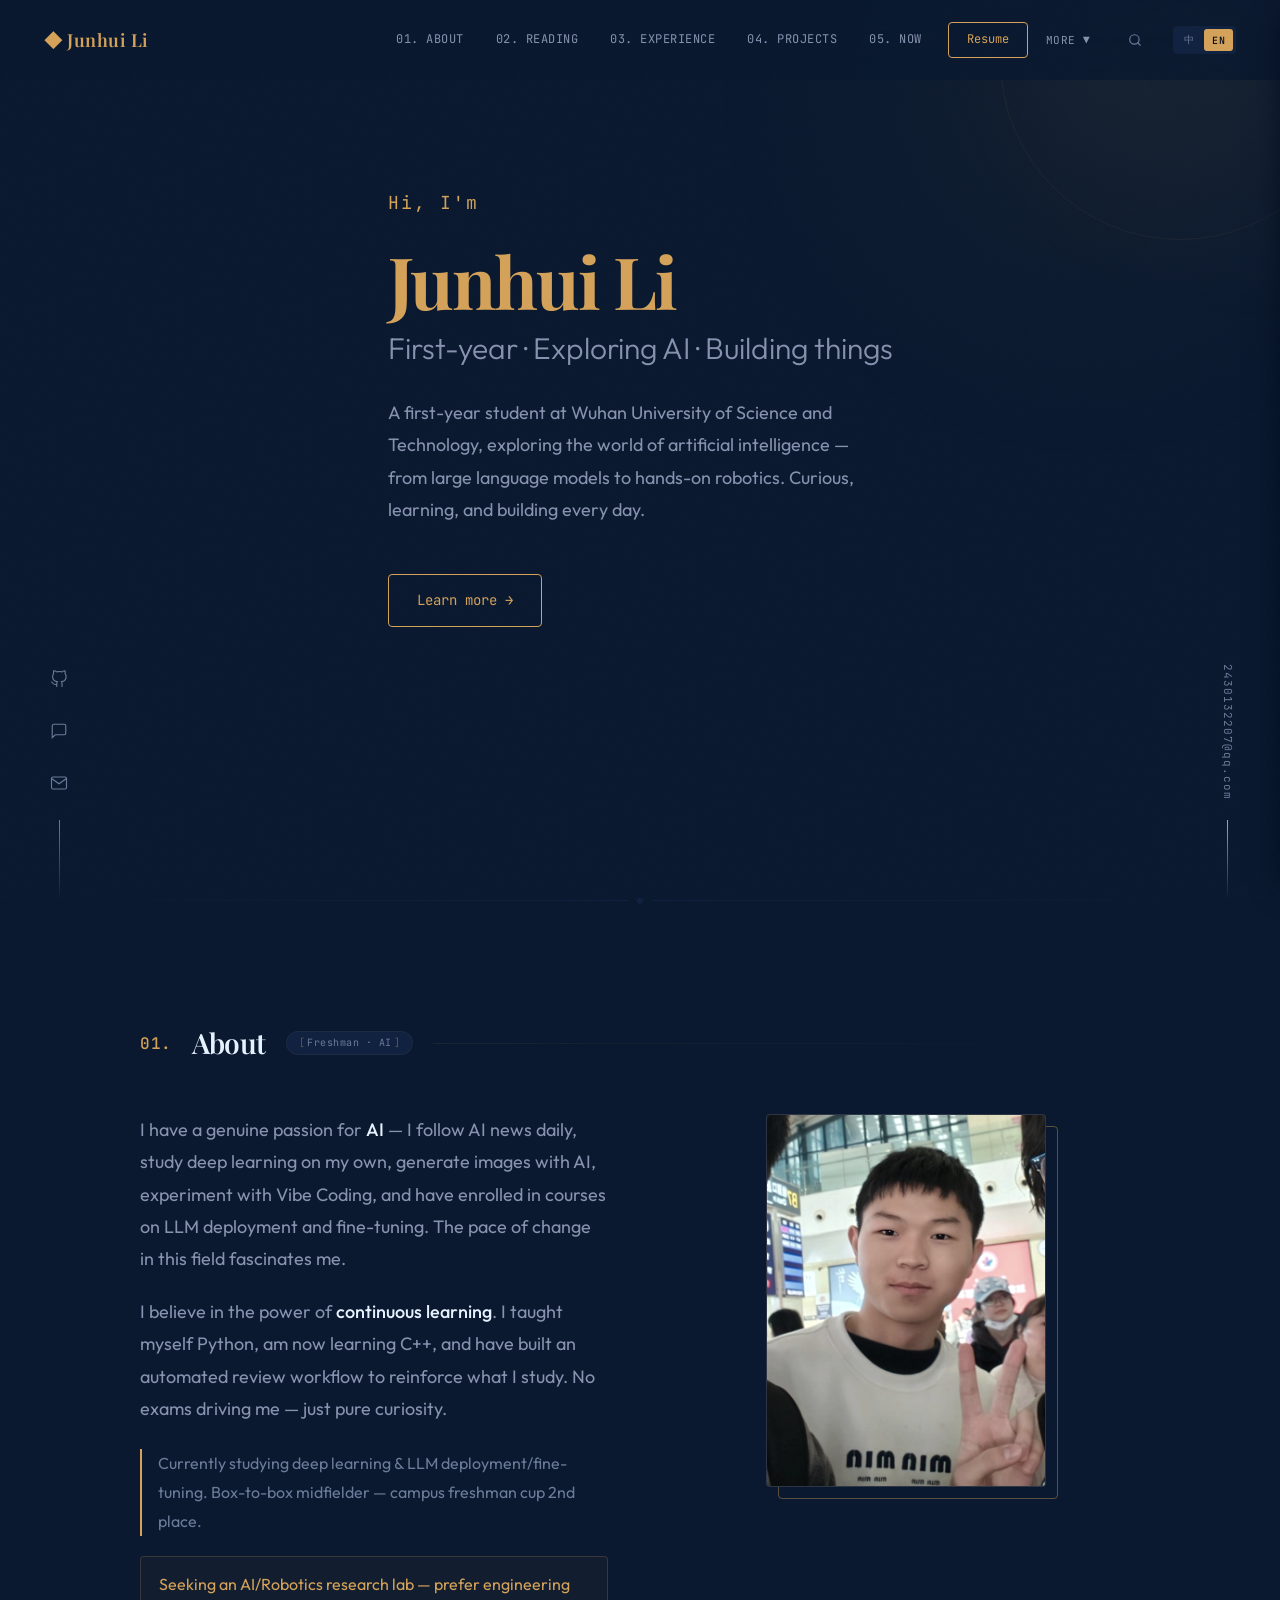
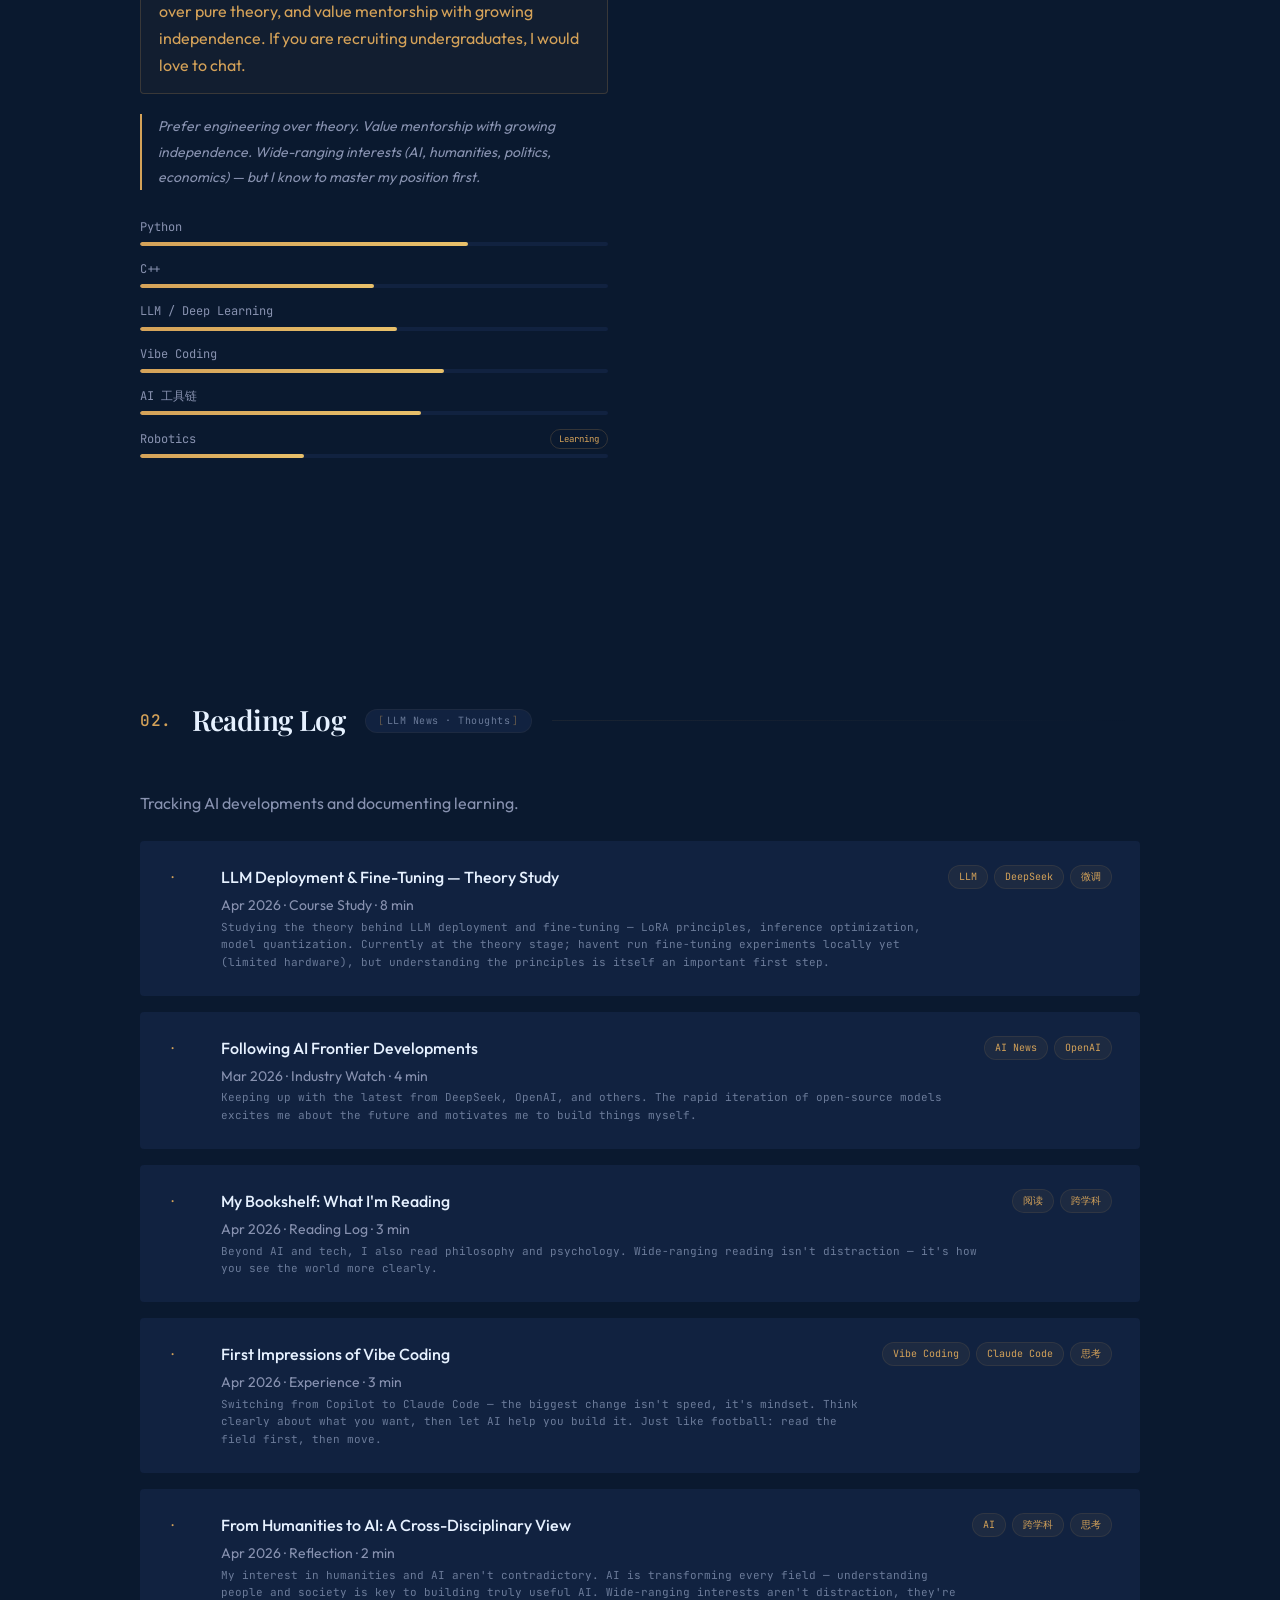
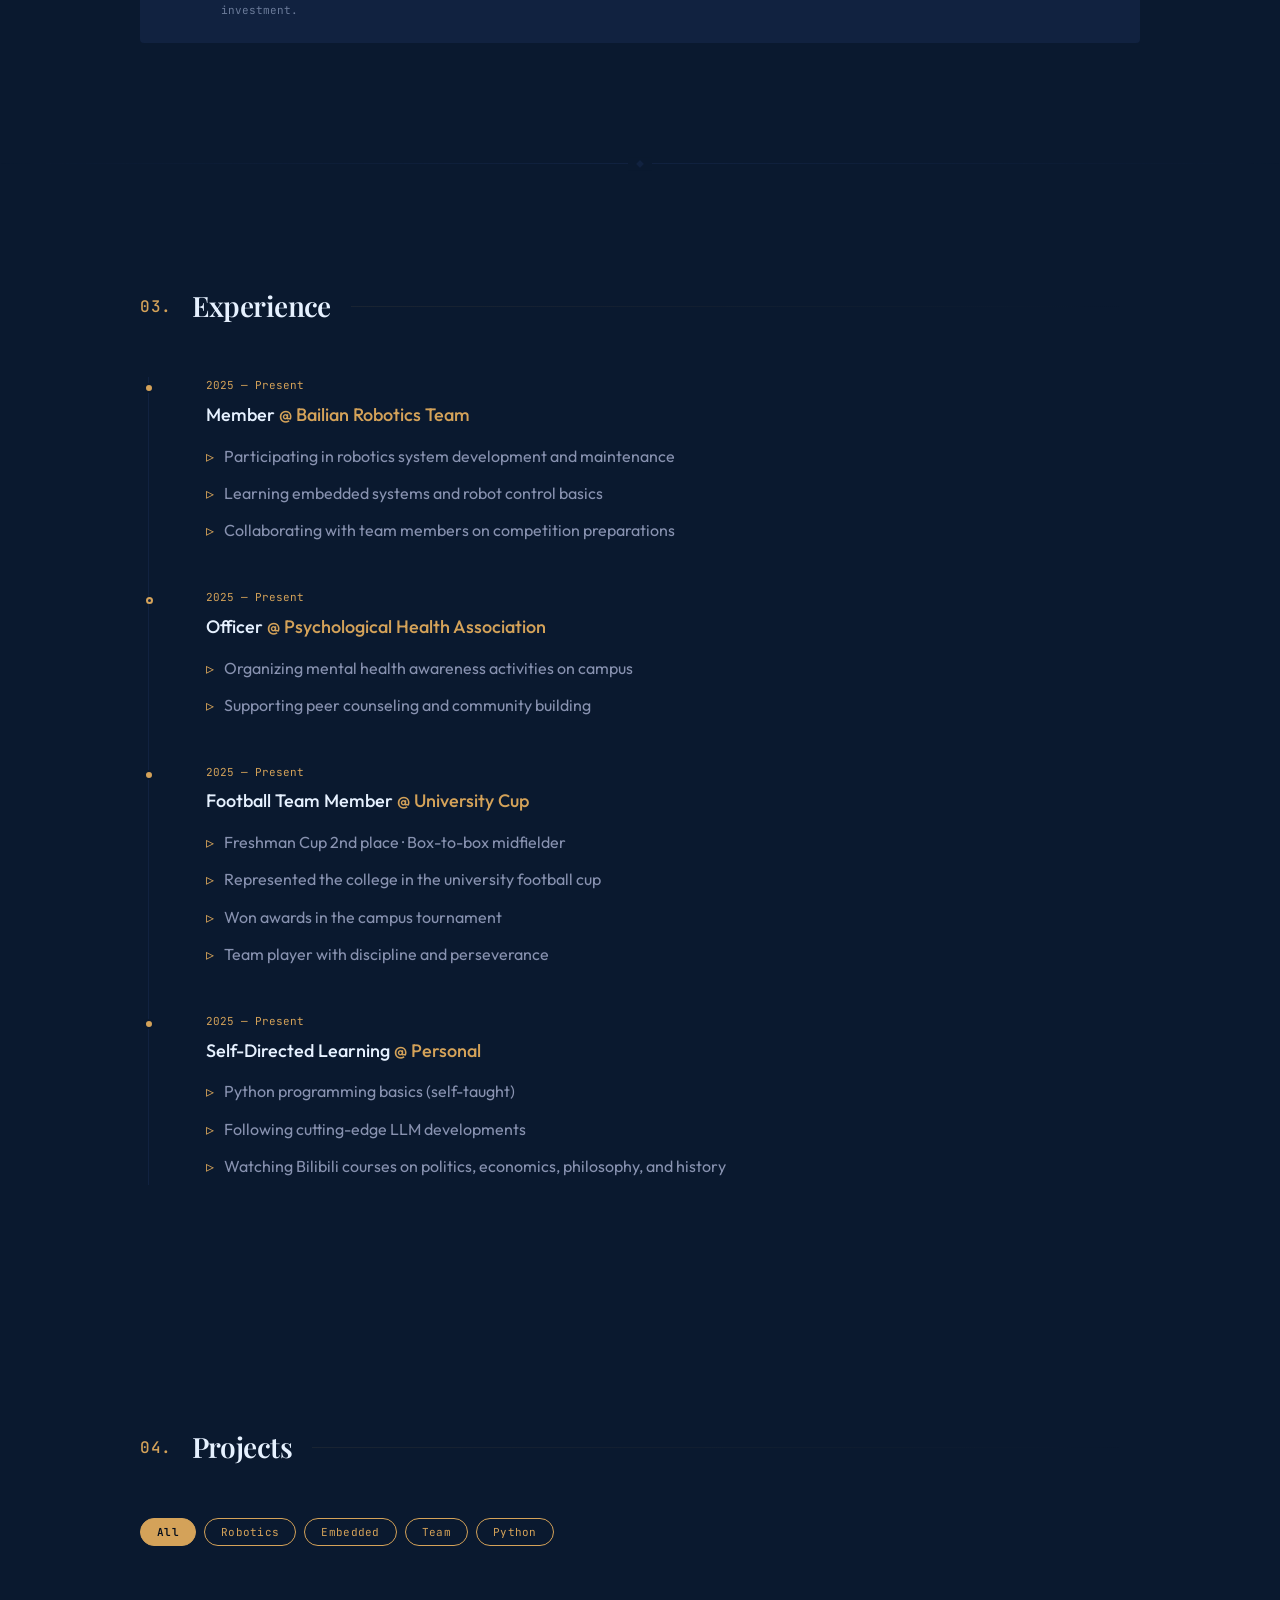
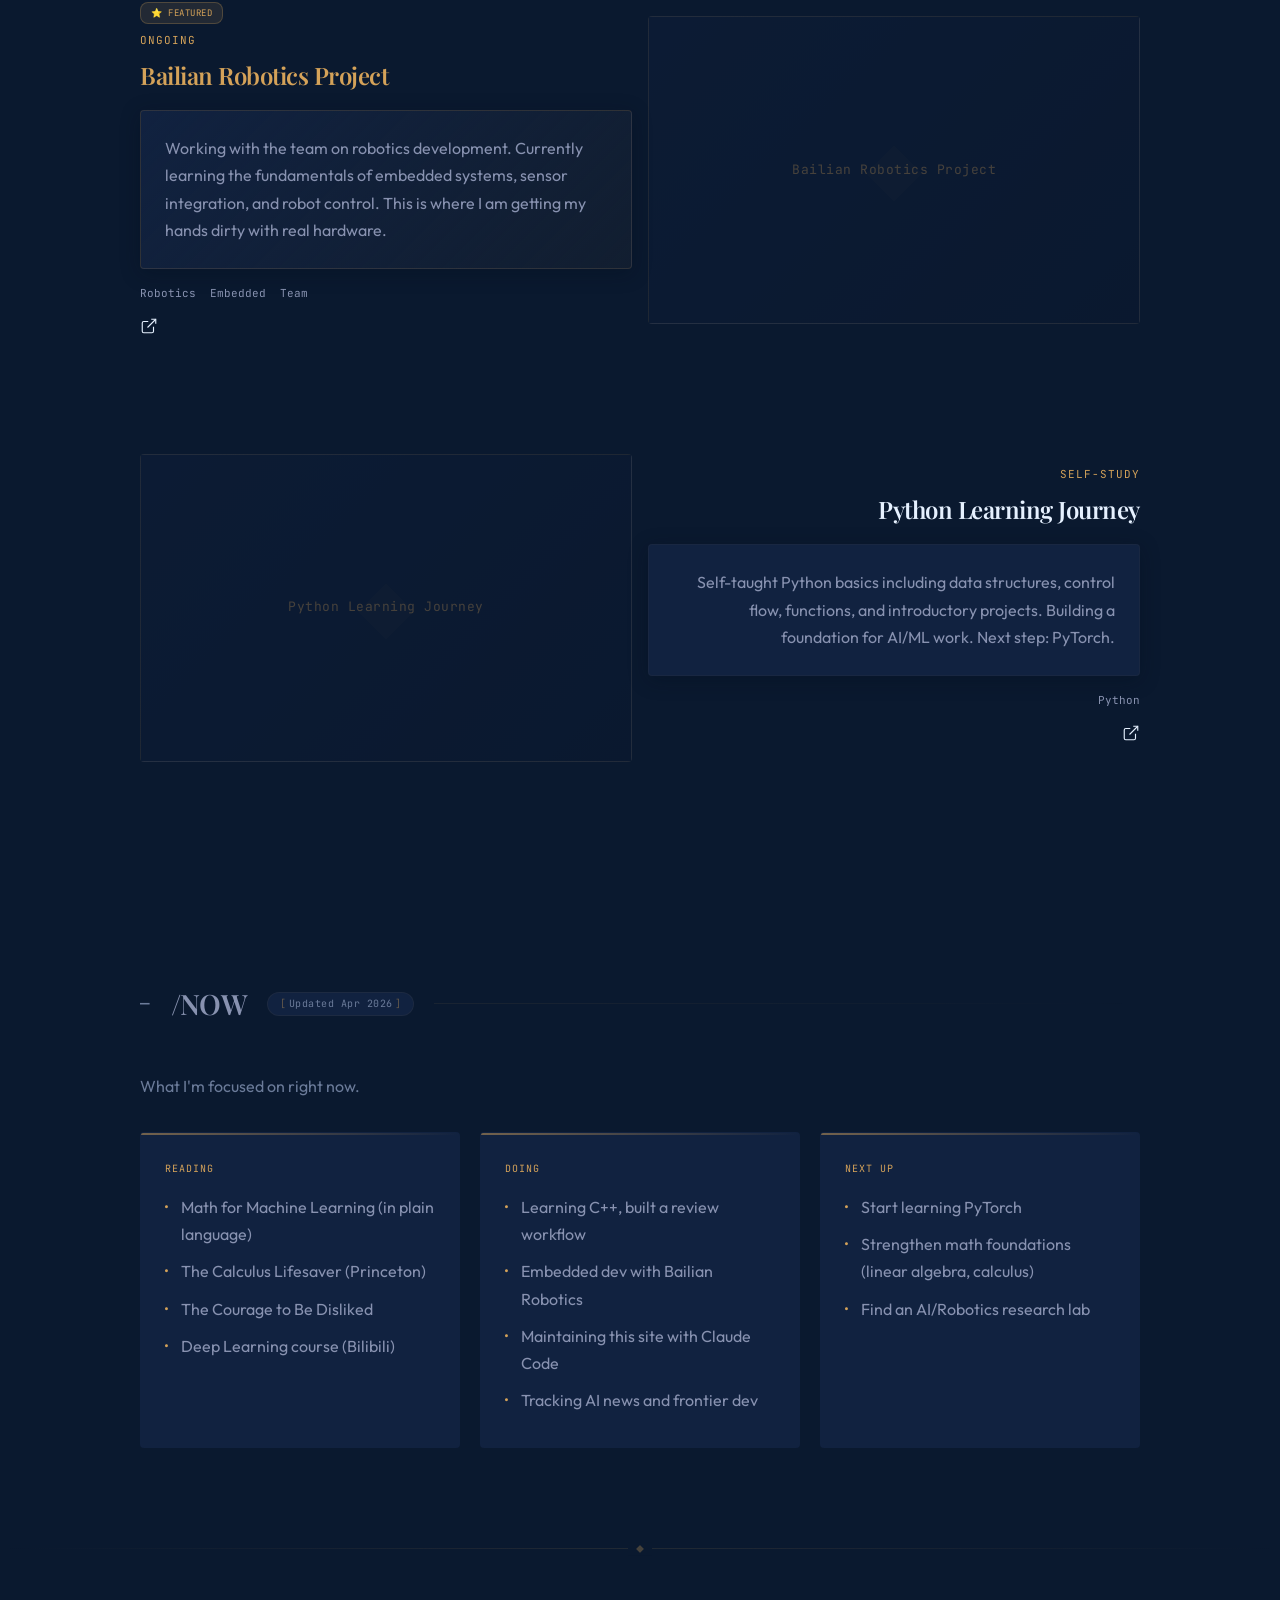
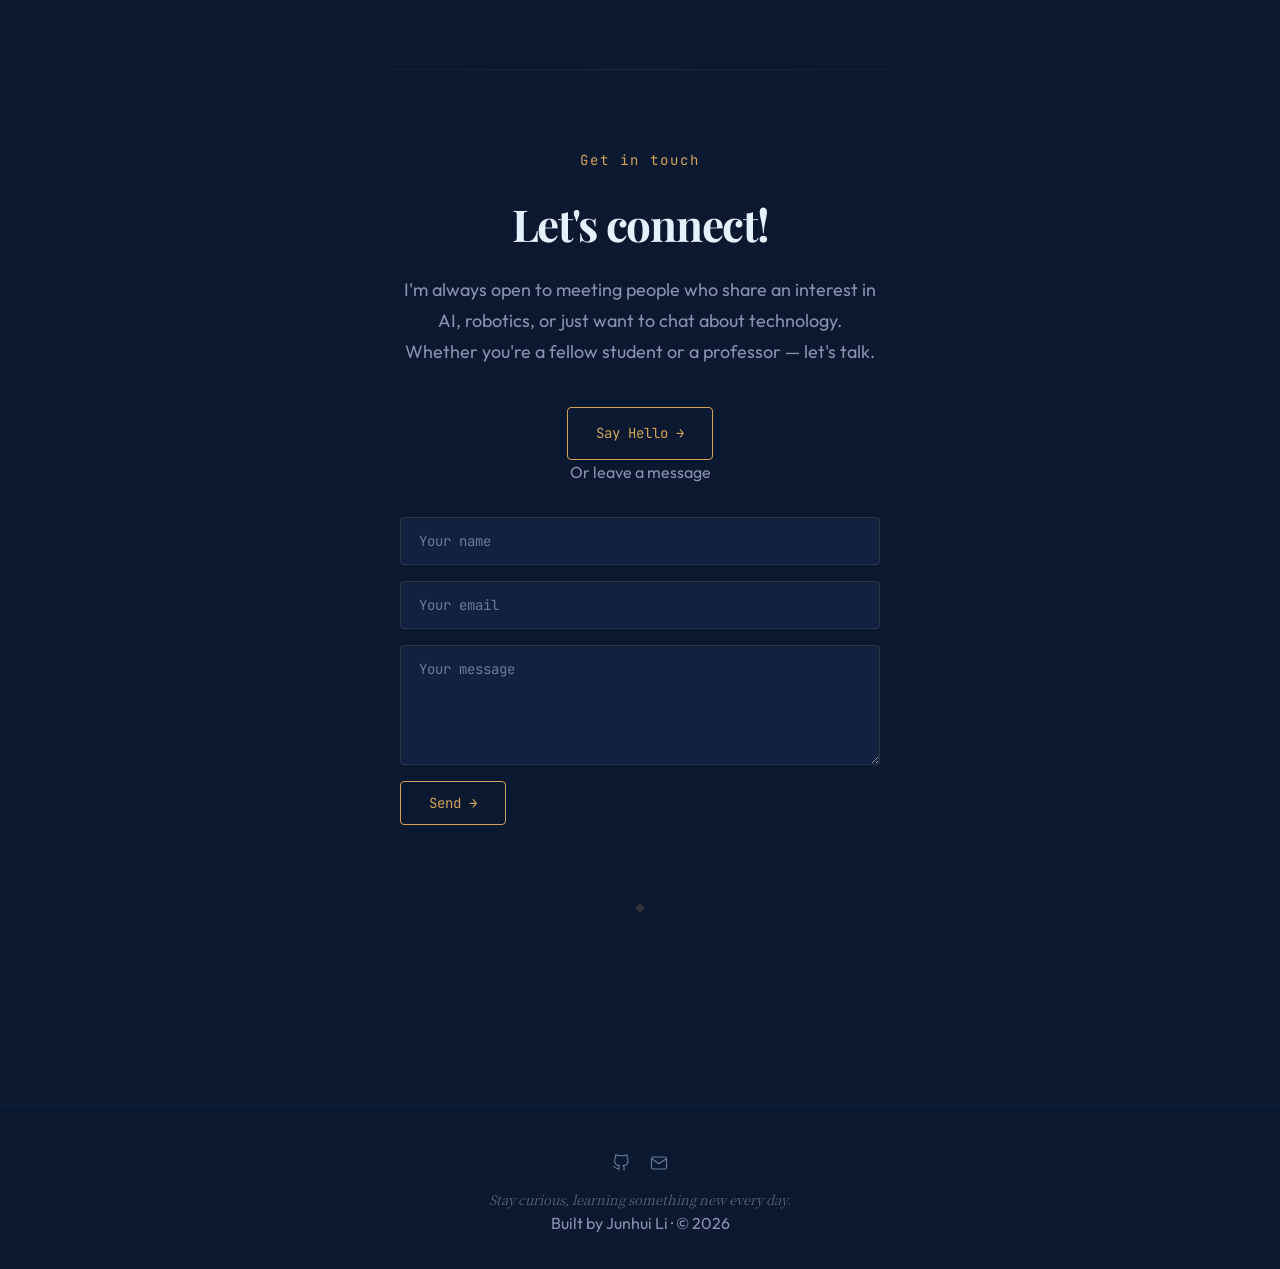
==== index.html @ 0354618c "feat: 主页精简+子页面6风格定制+视觉系统全面升级 - 主页17板块精简至7个（Hero/About/Reading/Experience/Projects/Now/Contact） - 6种子" ====
<!DOCTYPE html>
<html lang="zh-CN">
<head>
<meta charset="UTF-8">
<meta name="viewport" content="width=device-width, initial-scale=1.0">
<title data-en="Junhui Li · Personal Homepage" data-zh="李军辉 · 个人主页">李军辉 · 个人主页</title>
<meta name="description" content="李军辉 (Junhui Li) 的 AI 学习主页。武汉科技大学人工智能科创大一学生，探索大模型、机器人与开源。">
<meta name="keywords" content="李军辉, Junhui Li, 武汉科技大学, AI, 人工智能, 机器人, DeepSeek">
<meta name="author" content="Junhui Li (李军辉)">
<meta name="theme-color" content="#0a192f">
<link rel="canonical" href="https://zero-ljh.github.io/">
<link rel="manifest" href="/manifest.json">

<!-- Hreflang -->
<link rel="alternate" hreflang="zh-CN" href="https://zero-ljh.github.io/">
<link rel="alternate" hreflang="en" href="https://zero-ljh.github.io/?lang=en">
<link rel="alternate" hreflang="x-default" href="https://zero-ljh.github.io/">

<!-- Open Graph -->
<meta property="og:type" content="website">
<meta property="og:url" content="https://zero-ljh.github.io/">
<meta property="og:title" content="李军辉 · Junhui Li — Personal Homepage">
<meta property="og:description" content="李军辉 (Junhui Li) 的 AI 学习主页。武汉科技大学人工智能科创大一学生。">
<meta property="og:image" content="https://zero-ljh.github.io/assets/images/og-image.png">

<!-- Twitter Card -->
<meta property="twitter:card" content="summary_large_image">
<meta property="twitter:title" content="李军辉 · Junhui Li — Personal Homepage">
<meta property="twitter:description" content="李军辉 (Junhui Li) 的 AI 学习主页。武汉科技大学人工智能科创大一学生。">

<!-- Favicon -->
<link rel="icon" type="image/svg+xml" href="/icon.svg">
<link rel="preconnect" href="https://fonts.googleapis.com">
<link rel="preconnect" href="https://fonts.gstatic.com" crossorigin>
<link href="https://fonts.googleapis.com/css2?family=Playfair+Display:ital,wght@0,400;0,600;0,700;1,400&family=Outfit:wght@300;400;500;600&family=JetBrains+Mono:wght@300;400;500&family=Noto+Serif+SC:wght@400;600;700&family=Noto+Sans+SC:wght@300;400;500&display=swap" rel="stylesheet">
<link rel="stylesheet" href="css/style.css?v=3">

<!-- JSON-LD Structured Data -->
<script type="application/ld+json">
{
  "@context": "https://schema.org",
  "@type": "Person",
  "name": "Junhui Li",
  "alternateName": "李军辉",
  "url": "https://zero-ljh.github.io/",
  "image": "https://zero-ljh.github.io/assets/images/og-image.png",
  "jobTitle": "Student",
  "affiliation": {
    "@type": "Organization",
    "name": "Wuhan University of Science and Technology"
  },
  "knowsAbout": ["Artificial Intelligence", "Robotics", "Large Language Models", "Python"],
  "sameAs": ["https://github.com/Zero-Ljh"]
}
</script>
<script type="application/ld+json">
{
  "@context": "https://schema.org",
  "@type": "WebSite",
  "name": "Junhui Li · Personal Homepage",
  "url": "https://zero-ljh.github.io/",
  "inLanguage": ["zh-CN", "en"],
  "author": { "@type": "Person", "name": "Junhui Li" }
}
</script>
</head>
<body>
<noscript>
  <div style="position:fixed;inset:0;z-index:99999;background:#0a192f;display:flex;align-items:center;justify-content:center;flex-direction:column;gap:12px;padding:40px;text-align:center">
    <p style="font-family:'Playfair Display',Georgia,serif;font-size:48px;color:#d4a259">◇</p>
    <p style="font-family:'Outfit','Noto Sans SC',sans-serif;font-size:14px;color:#8892b0">请启用 JavaScript 获得完整体验</p>
    <p style="font-family:'Outfit','Noto Sans SC',sans-serif;font-size:12px;color:#495670">Please enable JavaScript for the full experience</p>
  </div>
</noscript>
<div id="loader" role="status" aria-label="Loading">
  <div class="loader-diamond">◇</div>
</div>
<a href="#main-content" class="skip-to-content" data-zh="跳到内容" data-en="Skip to content">Skip to content</a>

<!-- Sidebar -->
<div class="sidebar">
  <a href="https://github.com/Zero-Ljh" target="_blank" rel="noreferrer" aria-label="GitHub">
    <svg width="18" height="18" viewBox="0 0 24 24" fill="none" stroke="currentColor" stroke-width="1.5" stroke-linecap="round" stroke-linejoin="round"><path d="M9 19c-5 1.5-5-2.5-7-3m14 6v-3.87a3.37 3.37 0 0 0-.94-2.61c3.14-.35 6.44-1.54 6.44-7A5.44 5.44 0 0 0 20 4.77 5.07 5.07 0 0 0 19.91 1S18.73.65 16 2.48a13.38 13.38 0 0 0-7 0C6.27.65 5.09 1 5.09 1A5.07 5.07 0 0 0 5 4.77a5.44 5.44 0 0 0-1.5 3.78c0 5.42 3.3 6.61 6.44 7A3.37 3.37 0 0 0 9 18.13V22"/></svg>
  </a>
  <a href="tencent://message/?uin=2430132207" aria-label="QQ">
    <svg width="18" height="18" viewBox="0 0 24 24" fill="none" stroke="currentColor" stroke-width="1.5"><path d="M21 15a2 2 0 0 1-2 2H7l-4 4V5a2 2 0 0 1 2-2h14a2 2 0 0 1 2 2z"/></svg>
  </a>
  <a href="mailto:2430132207@qq.com" aria-label="Email">
    <svg width="18" height="18" viewBox="0 0 24 24" fill="none" stroke="currentColor" stroke-width="1.5"><path d="M4 4h16c1.1 0 2 .9 2 2v12c0 1.1-.9 2-2 2H4c-1.1 0-2-.9-2-2V6c0-1.1.9-2 2-2z"/><polyline points="22,6 12,13 2,6"/></svg>
  </a>
</div>

<div class="email-side">
  <a href="mailto:2430132207@qq.com">2430132207@qq.com</a>
</div>

<!-- Nav -->
<nav id="nav" aria-label="Main navigation">
  <a href="#" class="nav-logo" data-en="◆ Junhui Li" data-zh="◆ 李军辉">◆ 李军辉</a>
  <div class="nav-links" id="nav-links"></div>
  <button class="search-toggle search-toggle-mob" onclick="openSearch()" aria-label="Search" title="Search">
    <svg width="16" height="16" viewBox="0 0 24 24" fill="none" stroke="currentColor" stroke-width="2" stroke-linecap="round" stroke-linejoin="round"><circle cx="11" cy="11" r="8"/><line x1="21" y1="21" x2="16.65" y2="16.65"/></svg>
  </button>
  <button class="hamburger" id="hamburger" aria-label="Toggle menu" aria-expanded="false">
    <span class="hamburger-bar"></span>
    <span class="hamburger-bar"></span>
    <span class="hamburger-bar"></span>
  </button>
</nav>

<!-- Mobile Menu -->
<div class="mobile-menu" id="mobile-menu" role="dialog" aria-modal="true" aria-label="Navigation menu">
  <div class="mobile-links" id="mobile-links"></div>
  <div class="mobile-lang">
    <button onclick="setLang('zh')" class="lang-btn active" id="mobile-lang-zh">中</button>
    <button onclick="setLang('en')" class="lang-btn" id="mobile-lang-en">EN</button>
  </div>
</div>

<!-- Main Content -->
<div id="main-content">

<!-- Hero -->
<section class="hero">
  <div class="container">
    <p class="hero-overline" data-en="Hi, I'm" data-zh="你好，我是">你好，我是</p>
    <h1><em data-en="Junhui Li" data-zh="李军辉">李军辉</em></h1>
    <p class="sub" data-en="First-year · Exploring AI · Building things" data-zh="大一学生 · 探索 AI · 动手实践">大一学生 · 探索 AI · 动手实践</p>
    <p data-en="A first-year student at Wuhan University of Science and Technology, exploring the world of artificial intelligence — from large language models to hands-on robotics. Curious, learning, and building every day." data-zh="武汉科技大学大一学生，正在探索 AI 的世界——从大语言模型到机器人实践。保持好奇，每天都在学新东西。">武汉科技大学大一学生，正在探索 AI 的世界——从大语言模型到机器人实践。保持好奇，每天都在学新东西。</p>
    <a href="#about-detail" class="cta"><span data-en="Learn more →" data-zh="了解更多 →">了解更多 →</span></a>
      <a href="#now" class="status-indicator" id="status-indicator" title="View what I'm doing now">
        <span class="status-dot"></span>
        <span class="status-text" data-zh="正在学习 PyTorch 深度学习框架" data-en="Currently learning PyTorch">正在学习 PyTorch 深度学习框架</span>
        <span class="status-arrow">→</span>
      </a>
      <blockquote class="hero-quote" data-zh="先思考，后行动。减少无效跑动，站好位置，学会阅读。" data-en="Think first, act second. Cut wasted motion — read the field, hold your position.">
        先思考，后行动。减少无效跑动，站好位置，学会阅读。
      </blockquote>
  </div>
</section>

<div class="section-divider"></div>

<!-- About -->
<section id="about" class="section container reveal">
  <div class="section-heading">
    <span class="number">01.</span>
    <h2 data-en="About" data-zh="关于我">ABOUT</h2>
    <span class="tag" data-en="Freshman · AI" data-zh="大一 · 人工智能">大一 · 人工智能</span>
  </div>
  <div class="about-grid" id="about-content"></div>
</section>

<!-- Reading -->
<section id="reading" class="section container reveal">
  <div class="section-heading">
    <span class="number">02.</span>
    <h2 data-en="Reading Log" data-zh="阅读记录">READING</h2>
    <span class="tag" data-en="LLM News · Thoughts" data-zh="大模型动态 · 思考">大模型动态 · 思考</span>
  </div>
  <p id="reading-intro" style="font-size:var(--fz-md);color:var(--slate);margin-bottom:24px;max-width:600px"></p>
  <div class="reading-list" id="reading-list"></div>
</section>

<div class="section-divider"></div>

<!-- Experience -->
<section id="experience" class="section container reveal">
  <div class="section-heading">
    <span class="number">03.</span>
    <h2 data-en="Experience" data-zh="经历">EXPERIENCE</h2>
  </div>
  <div id="exp-container"></div>
</section>

<!-- Projects -->
<section id="projects" class="section container reveal">
  <div class="section-heading">
    <span class="number">04.</span>
    <h2 data-en="Projects" data-zh="项目">PROJECTS</h2>
  </div>
  <div id="projects-list"></div>
</section>

<section id="now" class="section secondary container reveal">
  <div class="section-heading">
    <span class="number">—</span>
    <h2>/NOW</h2>
    <span class="tag" data-en="Updated Apr 2026" data-zh="2026年4月更新">2026年4月更新</span>
  </div>
  <p id="now-intro" style="font-size:var(--fz-md);color:var(--dark-slate);margin-bottom:32px;max-width:600px"></p>
  <div class="now-grid" id="now-grid"></div>
</section>

<div class="section-divider accent"></div>

<!-- Contact -->
<section id="contact" class="section container reveal">
  <div class="contact-wrap">
    <p class="overline" data-en="Get in touch" data-zh="联系我">联系我</p>
    <h2 data-en="Let's connect!" data-zh="一起聊聊？">一起聊聊？</h2>
    <p data-en="I'm always open to meeting people who share an interest in AI, robotics, or just want to chat about technology. Whether you're a fellow student or a professor — let's talk." data-zh="我始终乐于结识对 AI、机器人感兴趣的人，或者只是想聊技术。无论你是同学还是老师——很期待交流。">我始终乐于结识对 AI、机器人感兴趣的人，或者只是想聊技术。无论你是同学还是老师——很期待交流。</p>
    <a href="mailto:2430132207@qq.com" class="cta"><span data-en="Say Hello →" data-zh="发邮件 →">发邮件 →</span></a>
    <div class="form-separator" data-zh="或直接留言" data-en="Or leave a message"></div>
    <!-- TODO: 替换为真实的 Formspree ID -->
    <form class="contact-form" action="https://formspree.io/f/YOUR_FORM_ID" method="POST">
      <input type="text" name="name" placeholder="你的名字 / Your name" required data-zh-placeholder="你的名字" data-en-placeholder="Your name">
      <input type="email" name="email" placeholder="你的邮箱 / Your email" required data-zh-placeholder="你的邮箱" data-en-placeholder="Your email">
      <textarea name="message" placeholder="留言内容 / Your message" required data-zh-placeholder="留言内容" data-en-placeholder="Your message" rows="5"></textarea>
      <button type="submit"><span data-en="Send →" data-zh="发送 →">发送 →</span></button>
    </form>
  </div>
</section>

<footer>
  <div class="social">
    <a href="https://github.com/Zero-Ljh" target="_blank" title="GitHub" aria-label="GitHub">
      <svg width="18" height="18" viewBox="0 0 24 24" fill="none" stroke="currentColor" stroke-width="1.5"><path d="M9 19c-5 1.5-5-2.5-7-3m14 6v-3.87a3.37 3.37 0 0 0-.94-2.61c3.14-.35 6.44-1.54 6.44-7A5.44 5.44 0 0 0 20 4.77 5.07 5.07 0 0 0 19.91 1S18.73.65 16 2.48a13.38 13.38 0 0 0-7 0C6.27.65 5.09 1 5.09 1A5.07 5.07 0 0 0 5 4.77a5.44 5.44 0 0 0-1.5 3.78c0 5.42 3.3 6.61 6.44 7A3.37 3.37 0 0 0 9 18.13V22"/></svg>
    </a>
    <a href="mailto:2430132207@qq.com" title="Email" aria-label="Email">
      <svg width="18" height="18" viewBox="0 0 24 24" fill="none" stroke="currentColor" stroke-width="1.5"><path d="M4 4h16c1.1 0 2 .9 2 2v12c0 1.1-.9 2-2 2H4c-1.1 0-2-.9-2-2V6c0-1.1.9-2 2-2z"/><polyline points="22,6 12,13 2,6"/></svg>
    </a>
  </div>
  <p class="footer-tagline" data-zh="保持好奇，每天都在学新东西。" data-en="Stay curious, learning something new every day.">保持好奇，每天都在学新东西。</p>
  <p data-en="Built by Junhui Li · © 2026" data-zh="李军辉 · © 2026">李军辉 · © 2026</p>
</footer>

</div><!-- /main-content -->

<!-- Search Overlay -->
<div id="search-overlay" class="search-overlay" role="dialog" aria-modal="true" aria-label="Search" onclick="if(event.target===event.currentTarget)closeSearch()">
  <div class="search-modal" onclick="event.stopPropagation()">
    <div class="search-header">
      <svg width="16" height="16" viewBox="0 0 24 24" fill="none" stroke="currentColor" stroke-width="2" stroke-linecap="round" stroke-linejoin="round" style="color:var(--gold);flex-shrink:0"><circle cx="11" cy="11" r="8"/><line x1="21" y1="21" x2="16.65" y2="16.65"/></svg>
      <input type="text" id="search-input" class="search-input" placeholder="搜索..." data-zh-placeholder="搜索..." data-en-placeholder="Search..." autocomplete="off">
      <button class="search-close" onclick="closeSearch()" aria-label="Close">
        <svg width="18" height="18" viewBox="0 0 24 24" fill="none" stroke="currentColor" stroke-width="2" stroke-linecap="round" stroke-linejoin="round"><line x1="18" y1="6" x2="6" y2="18"/><line x1="6" y1="6" x2="18" y2="18"/></svg>
      </button>
    </div>
    <div class="search-results" id="search-results">
      <p class="search-hint" data-zh="输入关键词开始搜索" data-en="Type to search">输入关键词开始搜索</p>
    </div>
    <div class="search-footer">
      <span class="search-kbd"><kbd>Ctrl+K</kbd> <span data-zh="搜索" data-en="Search">搜索</span></span>
      <span class="search-kbd"><kbd>Esc</kbd> <span data-zh="关闭" data-en="Close">关闭</span></span>
    </div>
  </div>
</div>

<!-- Sub View -->
<div id="sub-view" class="view-hidden" role="region" aria-label="Content page"></div>

<!-- Scripts -->
<script src="js/data.js?v=3"></script>
<script src="js/data-loader.js?v=3"></script>
<script src="js/i18n.js?v=3"></script>
<script src="js/main.js?v=3"></script>
<script src="js/router.js?v=3"></script>

<!-- PWA: 注册 Service Worker（仅生产环境） -->
<script>
if ("serviceWorker" in navigator) {
  var isProduction = location.hostname === "zero-ljh.github.io";
  if (isProduction) {
    window.addEventListener("load", function () {
      // 清理旧版 SW 缓存，强制注册新版本
      navigator.serviceWorker.getRegistrations().then(function(regs) {
        regs.forEach(function(r) { r.unregister(); });
        return navigator.serviceWorker.register("/sw.js?v=3");
      }).then(function (reg) {
        console.log("[SW] Registered, scope:", reg.scope);
      }).catch(function (err) {
        console.warn("[SW] Registration failed:", err);
      });
    });
  } else {
    console.log("[SW] Skipped (local/dev environment)");
  }
}
</script>
</body>
</html>
---- css/style.css ----
/* ===== 李军辉 个人主页 ===== */
/* Navy + Gold · Brittany Chiang inspired  */
/* ======================================= */

/* ---- Reset & Variables ---- */
*,*::before,*::after{margin:0;padding:0;box-sizing:border-box}
:root{
  --navy:#0a192f;--dark-navy:#020c1b;--light-navy:#112240;
  --slate:#8892b0;--light-slate:#ccd6f6;--warm-white:#e6f1ff;
  --gold:#d4a259;--gold-dim:rgba(212,162,89,0.1);--gold-glow:rgba(212,162,89,0.04);
  --dark-slate:#6b7b99;
  --font-display:'Playfair Display',Georgia,serif;
  --font-sans:'Outfit','Noto Sans SC',-apple-system,sans-serif;
  --font-mono:'JetBrains Mono','SF Mono','Fira Code',monospace;
  --font-serif:'Noto Serif SC',Georgia,serif;
  --nav-h:80px;--nav-h-scroll:64px;--fz-sm:14px;--fz-md:16px;--fz-lg:18px;--radius:4px;
  --easing:cubic-bezier(0.645,0.045,0.355,1);
  --transition:all 0.4s cubic-bezier(0.22,1,0.36,1);
  --transition-fast:all 0.25s var(--easing)
}
html{scroll-behavior:smooth;scroll-padding-top:100px}
body{font-family:var(--font-sans);background:var(--navy);color:var(--slate);-webkit-font-smoothing:antialiased;overflow-x:hidden;line-height:1.6;transition:background-color 0.5s ease}
::selection{background:rgba(212,162,89,0.2);color:var(--warm-white)}

/* ---- Focus Styles ---- */
:focus-visible{outline:2px dashed var(--gold);outline-offset:4px}
:focus:not(:focus-visible){outline:none}

/* ---- Custom Scrollbar ---- */
body::-webkit-scrollbar{width:8px}
body::-webkit-scrollbar-track{background:var(--navy)}
body::-webkit-scrollbar-thumb{background:var(--dark-slate);border-radius:4px;border:2px solid var(--navy)}
body::-webkit-scrollbar-thumb:hover{background:var(--slate)}
body{scrollbar-width:thin;scrollbar-color:var(--dark-slate) var(--navy)}

/* ---- Loader ---- */
#loader{position:fixed;inset:0;z-index:99998;display:flex;align-items:center;justify-content:center;background:var(--dark-navy);transition:opacity 0.6s ease,visibility 0.6s ease;pointer-events:none}
#loader.loaded{opacity:0;visibility:hidden}
.loader-diamond{font-family:var(--font-display);font-size:48px;color:var(--gold);animation:loaderPulse 1.2s ease-in-out infinite;line-height:1}
@keyframes loaderPulse{
  0%{transform:scale(0.8);opacity:0.3}
  50%{transform:scale(1.15);opacity:1}
  100%{transform:scale(0.8);opacity:0.3}
}

/* ---- Skip to Content ---- */
.skip-to-content{position:absolute;top:-100%;left:16px;z-index:99999;padding:12px 20px;background:var(--gold);color:var(--dark-navy);font-family:var(--font-mono);font-size:12px;border-radius:0 0 4px 4px;text-decoration:none;transition:top 0.2s}
.skip-to-content:focus{top:0}

/* ---- Grain Overlay ---- */
body::before{content:'';position:fixed;inset:0;opacity:.015;pointer-events:none;z-index:9999;
  background-image:url("data:image/svg+xml,%3Csvg viewBox='0 0 256 256' xmlns='http://www.w3.org/2000/svg'%3E%3Cfilter id='n'%3E%3CfeTurbulence type='fractalNoise' baseFrequency='.9' numOctaves='4' stitchTiles='stitch'/%3E%3C/filter%3E%3Crect width='100%25' height='100%25' filter='url(%23n)'/%3E%3C/svg%3E");
  background-repeat:repeat;background-size:128px 128px}

/* ---- Decorative BG ---- */
body::after{content:'';position:fixed;top:-40%;right:-20%;width:900px;height:900px;
  background:radial-gradient(circle,rgba(212,162,89,0.04) 0%,transparent 60%);pointer-events:none;z-index:-1}

a{color:var(--gold);text-decoration:none;transition:var(--transition)}
a:hover{color:var(--warm-white)}
a.inline-link{display:inline;position:relative;color:var(--gold);text-decoration:none}
a.inline-link::after{content:'';display:block;width:0;height:1px;position:relative;bottom:0.1em;background:var(--gold);opacity:0.5;transition:width 0.25s var(--easing)}
a.inline-link:hover::after,a.inline-link:focus-visible::after{width:100%}

/* ---- Sidebar (Left) ---- */
.sidebar{position:fixed;bottom:0;left:44px;z-index:10;display:flex;flex-direction:column;align-items:center;gap:20px}
.sidebar::after{content:'';display:block;width:1px;height:80px;background:linear-gradient(180deg,var(--dark-slate),transparent)}
.sidebar a{font-size:15px;color:var(--dark-slate);transition:all 0.3s ease;padding:6px;line-height:1}
.sidebar a:hover{color:var(--gold);transform:translateY(-3px);filter:drop-shadow(0 0 4px rgba(212,162,89,0.3))}

/* ---- Email Side (Right) ---- */
.email-side{position:fixed;bottom:0;right:44px;z-index:10;display:flex;flex-direction:column;align-items:center;gap:20px}
.email-side a{font-family:var(--font-mono);font-size:11px;color:var(--dark-slate);letter-spacing:1px;writing-mode:vertical-rl;transition:var(--transition)}
.email-side a:hover{color:var(--gold);transform:translateY(-3px)}
.email-side::after{content:'';display:block;width:1px;height:80px;background:linear-gradient(180deg,var(--gold),transparent)}

/* ---- Navigation ---- */
nav{position:fixed;top:0;left:0;right:0;z-index:100;padding:0 44px;height:var(--nav-h);
  display:flex;justify-content:space-between;align-items:center;
  background:rgba(10,25,47,0.85);backdrop-filter:blur(24px);-webkit-backdrop-filter:blur(24px);
  transition:var(--transition);transform:translateY(0)}
nav.scrolled{height:var(--nav-h-scroll);border-bottom:1px solid rgba(212,162,89,0.08);box-shadow:0 10px 30px -15px var(--dark-navy)}
nav.nav-hidden{transform:translateY(-100%)}
.nav-logo{font-family:var(--font-display);font-size:18px;color:var(--gold);letter-spacing:0.5px;font-weight:600;transition:transform 0.4s cubic-bezier(0.22,1,0.36,1);display:inline-block}
.nav-logo:hover{transform:rotate(-10deg) scale(1.08)}
.nav-links{display:flex;gap:4px;align-items:center}
.nav-links a{font-family:var(--font-mono);font-size:12px;color:var(--slate);padding:8px 14px;text-decoration:none;transition:var(--transition-fast);letter-spacing:.5px;text-transform:uppercase;position:relative}
.nav-links a::after{content:'';position:absolute;bottom:4px;left:50%;width:0;height:1px;background:var(--gold);transition:width 0.3s var(--easing),left 0.3s var(--easing)}
.nav-links a:hover::after{width:calc(100% - 28px);left:14px}
.nav-links a:hover{color:var(--gold)}
.lang-toggle{display:flex;gap:2px;margin-left:12px;padding:3px;background:var(--light-navy);border-radius:4px}
.lang-btn{font-family:var(--font-mono);font-size:10px;padding:4px 8px;border:none;cursor:pointer;border-radius:3px;transition:var(--transition);background:transparent;color:var(--dark-slate);letter-spacing:.5px;font-weight:500}
.lang-btn.active{background:var(--gold);color:var(--dark-navy)}
.lang-btn:hover:not(.active){color:var(--gold)}
.nav-links .resume-btn{padding:7px 18px;border:1px solid var(--gold);border-radius:var(--radius);color:var(--gold);margin-left:8px;text-transform:none;letter-spacing:0;transition:all 0.25s var(--easing);text-decoration:none}
.nav-links .resume-btn:hover{box-shadow:3px 3px 0 0 var(--gold);transform:translate(-3px,-3px);color:var(--gold)}

/* ---- Dropdown ---- */
.dropdown{position:relative;display:inline-block}
.dropdown-toggle{cursor:pointer;font-family:var(--font-mono);font-size:11px;color:var(--slate);padding:8px 14px;text-decoration:none;transition:var(--transition);letter-spacing:.5px;text-transform:uppercase;background:none;border:none}
.dropdown-toggle:hover{color:var(--gold)}
.dropdown-menu{position:absolute;top:calc(100% + 8px);right:0;min-width:200px;background:rgba(23,42,69,0.95);backdrop-filter:blur(16px);-webkit-backdrop-filter:blur(16px);border:1px solid rgba(212,162,89,0.12);border-radius:var(--radius);padding:8px 0;opacity:0;visibility:hidden;transform:translateY(8px);transition:all 0.3s cubic-bezier(0.22,1,0.36,1);pointer-events:none;box-shadow:0 16px 40px -16px rgba(0,0,0,0.5)}
.dropdown-menu.open{opacity:1;visibility:visible;transform:translateY(0);pointer-events:auto}
.dropdown-menu a{display:block;padding:10px 20px;font-size:12px;color:var(--slate);letter-spacing:.5px;text-decoration:none;transition:all 0.2s;border-left:2px solid transparent;margin:0}
.dropdown-menu a:hover{background:rgba(212,162,89,0.06);color:var(--gold);border-left-color:var(--gold)}

/* ---- Hamburger ---- */
.hamburger{display:none;position:relative;z-index:105;width:30px;height:22px;cursor:pointer;background:none;border:none;padding:11px 7px;background-clip:content-box;flex-direction:column;justify-content:space-between}
.hamburger-bar{display:block;width:100%;height:2px;background:var(--gold);border-radius:2px;transition:var(--transition);transform-origin:center}
.hamburger.active .hamburger-bar:nth-child(1){transform:translateY(10px) rotate(45deg)}
.hamburger.active .hamburger-bar:nth-child(2){opacity:0;transform:translateX(-10px)}
.hamburger.active .hamburger-bar:nth-child(3){transform:translateY(-10px) rotate(-45deg)}

/* ---- Mobile Menu ---- */
.mobile-menu{display:flex;flex-direction:column;position:fixed;top:0;right:0;bottom:0;width:min(75vw,320px);z-index:104;background:var(--light-navy);padding:100px 40px 40px;transform:translateX(100%);transition:transform 0.4s var(--easing);box-shadow:-10px 0 30px -15px var(--dark-navy);overflow-y:auto}
.mobile-menu.open{transform:translateX(0)}
.mobile-links{display:flex;flex-direction:column}
.mobile-links a{font-family:var(--font-mono);font-size:var(--fz-md);color:var(--light-slate);padding:14px 0;text-decoration:none;transition:var(--transition);border-bottom:1px solid rgba(212,162,89,0.06)}
.mobile-links a:hover{color:var(--gold)}
.mobile-resume{margin-top:20px;padding:12px 24px!important;border:1px solid var(--gold)!important;border-radius:var(--radius);color:var(--gold)!important;text-align:center;border-bottom:none!important}
.mobile-resume:hover{background:var(--gold-dim)}
.mobile-lang{display:flex;gap:8px;margin-top:auto;padding-top:32px;justify-content:center}
.mobile-lang .lang-btn{flex:1;padding:10px;font-family:var(--font-mono);font-size:12px;border:1px solid var(--dark-slate);border-radius:4px;background:transparent;color:var(--slate);cursor:pointer;transition:var(--transition)}
.mobile-lang .lang-btn.active{background:var(--gold);color:var(--dark-navy);border-color:var(--gold)}

/* ---- Body Blur ---- */
body.menu-open{overflow:hidden}
body.menu-open #main-content,body.menu-open #sub-view{filter:blur(5px) brightness(0.7);transition:filter 0.4s var(--easing);pointer-events:none;user-select:none}
body.menu-open .sidebar,body.menu-open .email-side{opacity:0;pointer-events:none;transition:opacity 0.3s ease}

/* ---- Layout Container ---- */
.container{max-width:1000px;margin:0 auto;padding:0 44px}

/* ---- Hero ---- */
.hero{min-height:100vh;display:flex;flex-direction:column;justify-content:center;position:relative;overflow:hidden}
.hero::after{content:'';position:absolute;top:-120px;right:-80px;width:360px;height:360px;border:1px solid rgba(212,162,89,0.06);border-radius:50%;pointer-events:none}
.hero::before{content:'';position:absolute;top:-30%;right:-20%;width:600px;height:600px;
  background:radial-gradient(circle,rgba(212,162,89,0.05) 0%,transparent 70%);pointer-events:none}
.hero-overline{font-family:var(--font-mono);font-size:var(--fz-sm);color:var(--gold);margin-bottom:24px;letter-spacing:2px}
.hero h1{font-size:clamp(40px,8vw,72px);font-weight:700;color:var(--warm-white);letter-spacing:-0.03em;line-height:1.05;margin:0 0 8px;font-family:var(--font-display)}
.hero h1 em{font-style:normal;color:var(--gold)}
.hero .sub{font-size:clamp(20px,3vw,30px);font-weight:300;color:var(--slate);line-height:1.4;margin:0 0 28px;max-width:600px;font-family:var(--font-sans)}
.hero p{font-size:var(--fz-lg);max-width:480px;line-height:1.8}
.hero .cta{margin-top:48px;display:inline-flex;align-items:center;gap:10px;
  padding:14px 28px;border:1px solid var(--gold);border-radius:var(--radius);
  font-family:var(--font-mono);font-size:var(--fz-sm);color:var(--gold);text-decoration:none;
  transition:all 0.25s var(--easing)}
.hero .cta:hover{box-shadow:4px 4px 0 0 var(--gold);transform:translate(-4px,-4px)}
.hero .cta span{position:relative;z-index:1}
.hero .container > *{animation:fadeInUp 0.6s ease backwards}
.hero-quote{font-family:var(--font-serif);font-size:var(--fz-md);color:var(--dark-slate);font-style:italic;text-align:center;margin-top:32px;opacity:0;transform:translateY(20px);max-width:500px;line-height:1.7}

/* ---- Status Indicator ---- */
.status-indicator{display:inline-flex;align-items:center;gap:10px;margin-top:32px;padding:8px 18px;background:var(--light-navy);border-radius:20px;border:1px solid rgba(212,162,89,0.15);font-family:var(--font-mono);font-size:11px;color:var(--slate);transition:all 0.3s cubic-bezier(0.22,1,0.36,1);opacity:0;transform:translateY(20px);text-decoration:none;cursor:pointer}
.status-indicator:hover{border-color:rgba(212,162,89,0.5);background:rgba(212,162,89,0.1);transform:translateY(-2px);box-shadow:0 4px 16px rgba(212,162,89,0.1);color:var(--gold)}
.status-indicator:hover .status-dot{animation:statusPulseFast 0.8s ease-in-out infinite}
.status-dot{width:8px;height:8px;border-radius:50%;background:#4ade80;flex-shrink:0;animation:statusPulse 2s ease-in-out infinite}
@keyframes statusPulse{0%,100%{opacity:0.5;transform:scale(0.8)}50%{opacity:1;transform:scale(1.2)}}
@keyframes statusPulseFast{0%,100%{opacity:0.6;transform:scale(0.7)}50%{opacity:1;transform:scale(1.3)}}
.status-text{letter-spacing:0.3px}
.status-arrow{opacity:0;transform:translateX(-6px);transition:all 0.3s cubic-bezier(0.22,1,0.36,1);font-size:12px;color:var(--gold)}
.status-indicator:hover .status-arrow{opacity:1;transform:translateX(0)}

/* ---- Dividers ---- */
.section-divider{width:100%;height:1px;background:linear-gradient(90deg,transparent,var(--light-navy),transparent);margin:0;position:relative}
.section-divider::after{content:'◆';position:absolute;left:50%;top:50%;transform:translate(-50%,-50%);font-size:8px;color:var(--light-navy);background:var(--navy);padding:0 8px}
.section-divider.accent{background:linear-gradient(90deg,transparent,rgba(212,162,89,0.12),transparent)}
.section-divider.accent::after{color:rgba(212,162,89,0.3)}
.section-divider.thin{background:linear-gradient(90deg,transparent,rgba(73,86,112,0.4),transparent);opacity:0.5}
.section-divider.thin::after{display:none}

/* ---- Section Common ---- */
.section{padding:120px 0}
.section-heading{display:flex;align-items:center;gap:20px;margin-bottom:48px;position:relative}
.section-heading::after{content:'';flex:1;height:1px;background:linear-gradient(90deg,rgba(212,162,89,0.08),transparent);min-width:40px}
.section-heading .number{font-family:var(--font-mono);font-size:16px;color:var(--gold);font-weight:500;letter-spacing:0.5px;flex-shrink:0}
.section-heading h2{font-size:clamp(22px,3vw,28px);font-weight:600;color:var(--warm-white);letter-spacing:-0.02em;margin:0;font-family:var(--font-display);white-space:nowrap}
.section-heading .tag{font-family:var(--font-mono);font-size:10px;color:var(--dark-slate);background:var(--light-navy);padding:3px 12px;border-radius:12px;letter-spacing:.5px;border:1px solid rgba(212,162,89,0.06);white-space:nowrap}
.section-heading .tag::before{content:'[';color:var(--gold);opacity:0.4;margin-right:2px}
.section-heading .tag::after{content:']';color:var(--gold);opacity:0.4;margin-left:2px}
.section.secondary{padding:100px 0}
.section.secondary .section-heading h2{color:var(--slate)}
.section.secondary .section-heading .number{color:var(--dark-slate)}

/* ---- About ---- */
.about-grid{display:grid;grid-template-columns:1fr 1fr;gap:64px;align-items:flex-start}
.about-text p{font-size:var(--fz-lg);line-height:1.8;margin-bottom:20px}
.about-text strong{color:var(--warm-white);font-weight:500}
.skills-bars{display:flex;flex-direction:column;gap:14px;margin-top:28px}
.skill-item{display:flex;flex-direction:column;gap:5px}
.skill-info{display:flex;justify-content:space-between;align-items:center}
.skill-name{font-family:var(--font-mono);font-size:12px;color:var(--slate)}
.skill-label{font-family:var(--font-mono);font-size:9px;color:var(--gold);padding:2px 8px;border:1px solid rgba(212,162,89,0.2);border-radius:10px}
.skill-bar{width:100%;height:4px;background:var(--light-navy);border-radius:2px;overflow:hidden}
.skill-fill{height:100%;background:linear-gradient(90deg,var(--gold),#e8c06a);border-radius:2px;transition:width 1.2s cubic-bezier(0.22,1,0.36,1);width:0}
.skill-bar.visible .skill-fill{width:var(--target)}
.about-image{position:relative}
.about-image .frame{position:relative;width:100%;max-width:280px;margin:0 auto}
.about-image .frame .photo{position:relative;width:100%;aspect-ratio:3/4;border-radius:var(--radius);overflow:hidden;
  background:var(--light-navy);border:1px solid rgba(212,162,89,0.15)}
.about-image .frame .photo .about-avatar{width:100%;height:100%;object-fit:cover;filter:grayscale(30%) contrast(1.05);mix-blend-mode:normal;transition:all 0.4s cubic-bezier(0.22,1,0.36,1)}
.about-image .frame:hover .photo .about-avatar{filter:grayscale(0%) contrast(1);transform:scale(1.04)}
.about-image .frame .photo .initials{font-family:var(--font-display);font-size:52px;color:rgba(212,162,89,0.18);margin-bottom:20px;font-weight:700;letter-spacing:6px;position:relative;z-index:1}
.about-image .frame .photo .caption{position:absolute;bottom:16px;font-family:var(--font-mono);font-size:10px;color:var(--dark-slate);letter-spacing:1px;z-index:1}
.about-image .frame::before{content:'';position:absolute;inset:0;border:1px solid var(--gold);border-radius:var(--radius);z-index:-1;transform:translate(12px,12px);transition:all 0.4s cubic-bezier(0.22,1,0.36,1);opacity:0.4}
.about-image .frame:hover::before{transform:translate(8px,8px);opacity:1}

/* ---- Reading ---- */
.reading-list{display:flex;flex-direction:column;gap:16px}
.reading-item{display:grid;grid-template-columns:36px 1fr auto;gap:16px;padding:24px 28px;
  background:var(--light-navy);border-radius:var(--radius);align-items:flex-start;
  transition:var(--transition);border-left:1px solid transparent}
.reading-item:hover{border-left-color:var(--gold);transform:translateX(4px)}
.reading-item.reading-active{border-left-color:var(--gold)}
.reading-num{font-family:var(--font-mono);font-size:12px;color:var(--gold);padding-top:3px;animation:dotPulse 2s ease-in-out infinite}
@keyframes dotPulse{0%,100%{opacity:0.3}50%{opacity:1}}
.reading-content h3{font-size:var(--fz-md);font-weight:500;color:var(--warm-white);margin-bottom:4px}
.reading-content .meta{font-size:var(--fz-sm);color:var(--slate);margin-bottom:2px}
.reading-content .note{font-family:var(--font-mono);font-size:11px;color:var(--dark-slate);line-height:1.6}
.reading-tags{display:flex;gap:6px;align-items:center}
.reading-tags span{font-family:var(--font-mono);font-size:10px;padding:3px 10px;border-radius:12px;background:rgba(212,162,89,0.06);color:var(--gold);white-space:nowrap;border:1px solid rgba(212,162,89,0.1);transition:all 0.2s ease;cursor:default}
.reading-tags span:hover{transform:scale(1.08);background:rgba(212,162,89,0.12)}

/* ---- Experience (Timeline) ---- */
.timeline{position:relative;padding-left:30px}
.timeline::before{content:'';position:absolute;left:8px;top:0;bottom:0;width:1px;background:var(--light-navy)}
.timeline-item{position:relative;margin-bottom:40px;padding-left:36px}
.timeline-item:last-child{margin-bottom:0}
.timeline-item::before{content:'';position:absolute;left:-26px;top:6px;width:10px;height:10px;border-radius:50%;background:var(--gold);border:2px solid var(--navy);z-index:1}
.timeline-item.sub::before{width:7px;height:7px;left:-24.5px;top:8px;background:var(--light-navy);border-color:var(--gold)}
.timeline-date{font-family:var(--font-mono);font-size:11px;color:var(--gold);margin-bottom:6px}
.timeline-content h3{font-size:var(--fz-lg);font-weight:500;color:var(--warm-white);margin-bottom:8px}
.timeline-content h3 .location{color:var(--gold)}
.timeline-content ul{list-style:none;padding:0}
.timeline-content li{font-size:var(--fz-md);line-height:1.7;padding:5px 0;padding-left:18px;position:relative;color:var(--slate)}
.timeline-content li::before{content:'▹';position:absolute;left:0;color:var(--gold)}

/* ---- Honors ---- */
.honors-grid{display:grid;grid-template-columns:1fr 1fr 1fr;gap:16px}
.honor-card{padding:28px 20px 24px;background:var(--light-navy);border-radius:var(--radius);text-align:center;transition:all 0.3s ease;border:1px solid transparent;position:relative;overflow:hidden}
.honor-card::before{content:'◆';position:absolute;top:-8px;right:-8px;font-size:28px;color:rgba(212,162,89,0.03);pointer-events:none;transition:color 0.3s ease}
.honor-card:hover{border-color:rgba(212,162,89,0.15);transform:translateY(-3px);box-shadow:0 8px 24px -8px rgba(0,0,0,0.2)}
.honor-card:hover::before{color:rgba(212,162,89,0.08)}
.honor-card .num{font-family:var(--font-display);font-size:30px;font-weight:700;color:var(--gold);margin-bottom:4px;line-height:1.2;position:relative;z-index:1}
.honor-card .label{font-size:var(--fz-sm);color:var(--slate);position:relative;z-index:1}

/* ---- Research ---- */
.research-grid{display:grid;grid-template-columns:1fr 1fr;gap:20px}
.research-card{padding:28px 24px;background:var(--light-navy);border-radius:var(--radius);transition:all 0.3s ease;border:1px solid transparent}
.research-card:hover{transform:translateY(-3px);border-color:rgba(212,162,89,0.15);box-shadow:0 8px 24px -8px rgba(0,0,0,0.2)}
.research-icon{font-family:var(--font-mono);font-size:13px;color:var(--gold);margin-bottom:12px;letter-spacing:1px;opacity:0.7}
.research-card h3{font-family:var(--font-display);font-size:17px;color:var(--warm-white);margin-bottom:8px}
.research-card p{font-size:var(--fz-sm);color:var(--slate);line-height:1.6}

/* ---- Stats ---- */
.stats-grid{display:grid;grid-template-columns:repeat(4,1fr);gap:20px}
.stat-card{padding:32px 24px;background:var(--light-navy);border-radius:var(--radius);text-align:center;transition:all 0.3s ease;border:1px solid transparent;position:relative;overflow:hidden}
.stat-card::before{content:'';position:absolute;top:0;left:0;right:0;height:2px;background:linear-gradient(90deg,var(--gold),transparent);opacity:0.25;transition:opacity 0.3s ease}
.stat-card:hover{transform:translateY(-4px);border-color:rgba(212,162,89,0.15);box-shadow:0 8px 24px -8px rgba(0,0,0,0.2)}
.stat-card:hover::before{opacity:1}
.stat-number{font-family:var(--font-display);font-size:36px;font-weight:700;color:var(--gold);margin-bottom:6px;line-height:1.2}
.stat-label{font-family:var(--font-mono);font-size:10px;color:var(--slate);letter-spacing:0.5px;text-transform:uppercase}

/* ---- Milestones ---- */
.milestones-container{position:relative;padding:20px 0}
.milestones-container::before{content:'';position:absolute;left:28px;top:0;bottom:0;width:2px;background:linear-gradient(180deg,rgba(212,162,89,0.3),var(--light-navy))}
.milestone-item{display:flex;gap:24px;margin-bottom:36px;position:relative}
.milestone-item:last-child{margin-bottom:0}
.milestone-icon{width:56px;height:56px;border-radius:50%;background:var(--light-navy);border:2px solid var(--gold);display:flex;align-items:center;justify-content:center;font-size:22px;flex-shrink:0;position:relative;z-index:1;transition:all 0.3s var(--easing)}
.milestone-item:hover .milestone-icon{transform:scale(1.1);box-shadow:0 0 20px rgba(212,162,89,0.2)}
.milestone-content{flex:1;padding-top:10px;min-width:0}
.milestone-date{font-family:var(--font-mono);font-size:11px;color:var(--gold);margin-bottom:4px;letter-spacing:0.5px;opacity:0.8}
.milestone-content h3{font-size:var(--fz-lg);font-weight:500;color:var(--warm-white);margin-bottom:4px;font-family:var(--font-sans)}
.milestone-content p{font-size:var(--fz-sm);color:var(--slate);line-height:1.6;margin:0}

/* ---- Featured Badge ---- */
.featured-badge{display:inline-block;font-family:var(--font-mono);font-size:9px;padding:3px 10px;border-radius:8px;background:rgba(212,162,89,0.12);color:var(--gold);border:1px solid rgba(212,162,89,0.25);letter-spacing:0.5px;margin-bottom:8px;text-transform:uppercase;animation:featuredPulse 3s ease-in-out infinite}
@keyframes featuredPulse{0%,100%{box-shadow:0 0 0 0 rgba(212,162,89,0)}50%{box-shadow:0 0 8px 0 rgba(212,162,89,0.2)}}
.project-card.featured .project-desc{border-color:rgba(212,162,89,0.15);background:linear-gradient(135deg,var(--light-navy) 0%,rgba(212,162,89,0.04) 100%)}
.project-card.featured .project-title{color:var(--gold)}
.filter-bar{display:flex;gap:8px;margin-bottom:40px;flex-wrap:wrap}
.filter-btn{font-family:var(--font-mono);font-size:11px;padding:6px 16px;border-radius:20px;border:1px solid var(--gold);background:transparent;color:var(--gold);cursor:pointer;transition:var(--transition-fast);letter-spacing:0.3px}
.filter-btn:hover{border-color:var(--warm-white);color:var(--warm-white)}
.filter-btn.active{background:var(--gold);color:var(--dark-navy);border-color:var(--gold);font-weight:600}

/* ---- Projects ---- */
.project-card{position:relative;display:grid;grid-template-columns:1fr 1fr;gap:16px;margin-bottom:100px;align-items:center;transition:opacity 0.4s ease,transform 0.4s cubic-bezier(0.22,1,0.36,1)}
.project-card:last-child{margin-bottom:0}
.project-card.filtered-out{opacity:0.2;transform:scale(0.96);pointer-events:none;filter:grayscale(0.6)}
.project-content{z-index:2;padding:12px 0;border-left:2px solid transparent;padding-left:16px;margin-left:-18px;transition:border-color 0.3s ease,transform 0.3s ease}
.project-card:hover .project-content{border-left-color:var(--gold);transform:translateX(4px)}
.project-card.right .project-content{grid-column:2/3;grid-row:1/2;text-align:right;border-left:none;border-right:2px solid transparent;padding-left:0;padding-right:16px;margin-left:0;margin-right:-18px}
.project-card.right:hover .project-content{border-right-color:var(--gold);transform:translateX(-4px)}
.project-overline{font-family:var(--font-mono);font-size:11px;color:var(--gold);margin-bottom:6px;letter-spacing:1px;text-transform:uppercase}
.project-title{font-size:clamp(20px,2.5vw,24px);font-weight:600;color:var(--warm-white);margin-bottom:16px;transition:var(--transition);letter-spacing:-0.02em;font-family:var(--font-display)}
.project-title:hover{color:var(--gold)}
.project-desc{padding:24px;background:var(--light-navy);border-radius:var(--radius);font-size:var(--fz-md);line-height:1.7;box-shadow:0 4px 20px rgba(2,12,27,0.3);border:1px solid rgba(212,162,89,0.04)}
.project-tech{display:flex;gap:14px;margin-top:16px;font-family:var(--font-mono);font-size:11px;color:var(--slate);flex-wrap:wrap}
.project-tech span{transition:all 0.2s ease;cursor:default}
.project-tech span:hover{transform:translateY(-1px);color:var(--gold)}
.project-card.right .project-tech{justify-content:flex-end}
.project-links{display:flex;gap:10px;margin-top:14px}
.project-card.right .project-links{justify-content:flex-end}
.project-links a{font-size:16px;color:var(--warm-white);transition:var(--transition)}
.project-links a:hover{color:var(--gold)}
.project-image{position:relative;border-radius:var(--radius);overflow:hidden}
.project-card.right .project-image{grid-column:1/2;grid-row:1/2}
.project-image .img-placeholder{width:100%;aspect-ratio:16/10;display:flex;align-items:center;justify-content:center;font-size:13px;color:var(--gold);font-family:var(--font-mono);position:relative;background:linear-gradient(135deg,var(--light-navy) 0%,var(--navy) 100%);letter-spacing:.5px;border:1px solid rgba(212,162,89,0.1);transition:all 0.4s ease;overflow:hidden}
.project-image .img-placeholder::before{content:'◆';position:absolute;font-size:60px;color:rgba(212,162,89,0.06);font-family:var(--font-display);pointer-events:none}
.project-image .img-placeholder::after{content:'';position:absolute;top:0;left:-100%;width:60%;height:100%;background:linear-gradient(90deg,transparent,rgba(255,255,255,0.02),transparent);transform:skewX(-20deg);animation:shimmer 4s ease-in-out infinite}
@keyframes shimmer{0%,100%{left:-100%}50%{left:140%}}
.project-image .overlay{position:absolute;inset:0;background:rgba(10,25,47,0.7);transition:var(--transition);z-index:1}
.project-image:hover .overlay{background:transparent}
.project-image:hover .img-placeholder{border-color:rgba(212,162,89,0.25);color:var(--warm-white)}

/* ---- Mini Projects ---- */
.other-grid{display:grid;grid-template-columns:1fr 1fr 1fr;gap:16px}
.other-card{padding:32px 28px;background:var(--light-navy);border-radius:var(--radius);transition:all 0.3s ease;position:relative;border:1px solid transparent}
.other-card:hover{transform:translateY(-5px);border-color:rgba(212,162,89,0.1);box-shadow:0 12px 30px -15px var(--dark-navy)}
.other-card .icon{font-family:var(--font-display);font-size:24px;color:var(--gold);margin-bottom:16px;font-weight:600;transition:transform 0.3s ease}
.other-card:hover .icon{transform:scale(1.15)}
.other-card h3{font-size:var(--fz-lg);font-weight:500;color:var(--warm-white);margin-bottom:8px;letter-spacing:-0.01em}
.other-card p{font-size:var(--fz-md);line-height:1.6;margin-bottom:16px}
.other-card .tech{font-family:var(--font-mono);font-size:10px;color:var(--dark-slate);display:flex;gap:12px;flex-wrap:wrap}

/* ---- Now ---- */
.now-grid{display:grid;grid-template-columns:1fr 1fr 1fr;gap:20px}
.now-card{padding:28px 24px;background:var(--light-navy);border-radius:var(--radius);transition:all 0.3s ease;position:relative;border:1px solid transparent}
.now-card:hover{transform:translateY(-3px);border-color:rgba(212,162,89,0.15);box-shadow:0 8px 24px -8px rgba(0,0,0,0.2)}
.now-card::after{content:'';position:absolute;top:0;left:0;right:0;height:2px;background:linear-gradient(90deg,var(--gold),transparent);border-radius:var(--radius) var(--radius) 0 0;opacity:0.5;transition:opacity 0.3s ease}
.now-card:hover::after{opacity:1}
.now-card .label{font-family:var(--font-mono);font-size:10px;color:var(--gold);text-transform:uppercase;letter-spacing:1px;margin-bottom:12px}
.now-card ul{list-style:none;padding:0}
.now-card li{font-size:var(--fz-md);line-height:1.7;padding:5px 0;padding-left:16px;position:relative}
.now-card li::before{content:'·';position:absolute;left:0;color:var(--gold);font-weight:700}
.now-card .more-link{display:inline-block;font-family:var(--font-mono);font-size:11px;color:var(--dark-slate);margin-top:12px}
.now-card .more-link:hover{color:var(--gold)}

/* ---- Notebook ---- */
.notebook-grid{display:grid;grid-template-columns:1fr 1fr;gap:16px}
.note-card{padding:24px;background:var(--light-navy);border-radius:var(--radius);transition:all 0.3s ease;position:relative;border:1px solid transparent}
.note-card:hover{transform:translateY(-3px);border-color:rgba(212,162,89,0.1);box-shadow:0 8px 24px -8px rgba(0,0,0,0.3)}
.note-card .date{font-family:var(--font-mono);font-size:10px;color:var(--dark-slate);margin-bottom:8px}
.note-card h3{font-size:var(--fz-md);font-weight:500;color:var(--warm-white);margin-bottom:6px}
.note-card p{font-size:var(--fz-sm);line-height:1.6;color:var(--slate);margin-bottom:10px}
.note-card .tag{font-family:var(--font-mono);font-size:10px;color:var(--gold);background:rgba(212,162,89,0.06);padding:2px 10px;border-radius:10px;display:inline-block}

/* ---- Creative ---- */
.creative-grid{display:grid;grid-template-columns:1fr 1fr;gap:20px}
.creative-card{padding:36px 32px;background:var(--light-navy);border-radius:var(--radius);transition:all 0.3s ease;position:relative;overflow:hidden;border:1px solid transparent}
.creative-card::before{content:'"';position:absolute;top:-12px;right:20px;font-size:100px;color:rgba(212,162,89,0.05);font-family:var(--font-serif);line-height:1;transition:color 0.3s ease}
.creative-card:hover{transform:translateY(-3px);border-color:rgba(212,162,89,0.15);box-shadow:0 8px 30px -10px rgba(0,0,0,0.3)}
.creative-card:hover::before{color:rgba(212,162,89,0.08)}
.creative-card .genre{font-family:var(--font-mono);font-size:10px;color:var(--gold);text-transform:uppercase;letter-spacing:1px;margin-bottom:10px}
.creative-card h3{font-family:var(--font-serif);font-size:19px;font-weight:600;color:var(--warm-white);margin-bottom:8px}
.creative-card .excerpt{font-family:var(--font-serif);font-size:15px;line-height:1.8;color:var(--slate);margin-bottom:14px;font-style:italic}
.creative-card .read-more{font-family:var(--font-mono);font-size:11px;color:var(--dark-slate)}
.creative-card .read-more:hover{color:var(--gold)}

/* ---- Life ---- */
.life-grid{display:grid;grid-template-columns:1fr 1fr 1fr;gap:16px}
.life-item{position:relative;border-radius:var(--radius);overflow:hidden;padding:28px 20px 20px;
  min-height:150px;
  background:linear-gradient(135deg,var(--light-navy) 0%,var(--navy) 100%);
  display:flex;flex-direction:column;align-items:center;justify-content:center;gap:6px;
  text-align:center;cursor:pointer;
  transition:all 0.3s ease;border:1px solid rgba(212,162,89,0.04)}
.life-item:hover{transform:scale(1.03);border-color:rgba(212,162,89,0.15);box-shadow:0 8px 20px -8px rgba(0,0,0,0.3)}
.life-icon{display:flex;align-items:center;justify-content:center;width:36px;height:36px;color:var(--gold);opacity:0.7;transition:all 0.3s cubic-bezier(0.22,1,0.36,1);margin-bottom:2px}
.life-icon svg{display:block}
.life-item:hover .life-icon{opacity:1;color:var(--gold);transform:scale(1.15)}
.life-item .label{color:var(--warm-white);font-size:13px;font-weight:400;line-height:1.4}
.life-item .desc{font-family:var(--font-mono);font-size:10px;color:var(--dark-slate);line-height:1.4;
  opacity:0;max-height:0;overflow:hidden;transition:opacity 0.3s ease,max-height 0.3s ease}
.life-item:hover .desc{opacity:1;max-height:30px}

/* ---- Toolbox ---- */
.toolbox-grid{display:grid;grid-template-columns:1fr 1fr 1fr;gap:20px}
.toolbox-category{padding:28px 24px;background:var(--light-navy);border-radius:var(--radius);transition:all 0.3s ease;border:1px solid transparent}
.toolbox-category:hover{border-color:rgba(212,162,89,0.15);transform:translateY(-3px);box-shadow:0 8px 24px -8px rgba(0,0,0,0.2)}
.toolbox-category h3{font-family:var(--font-mono);font-size:11px;color:var(--gold);text-transform:uppercase;letter-spacing:1px;margin-bottom:16px}
.toolbox-items{display:flex;flex-direction:column;gap:12px}
.toolbox-item{display:flex;flex-direction:column;gap:2px}
.tool-name{font-family:var(--font-display);font-size:15px;color:var(--warm-white);font-weight:500}
.tool-desc{font-family:var(--font-mono);font-size:10px;color:var(--dark-slate)}

/* ---- Contact ---- */
.contact-wrap{display:flex;flex-direction:column;align-items:center;text-align:center;padding:80px 0;position:relative}
.contact-wrap::before{content:'';position:absolute;top:0;left:10%;right:10%;height:1px;background:linear-gradient(90deg,transparent,rgba(212,162,89,0.12),transparent)}
.contact-wrap::after{content:'◆';position:absolute;bottom:-12px;left:50%;transform:translateX(-50%);font-size:10px;color:rgba(212,162,89,0.2);pointer-events:none}
.contact-wrap .overline{font-family:var(--font-mono);font-size:var(--fz-sm);color:var(--gold);margin-bottom:16px;letter-spacing:2px}
.contact-wrap h2{font-size:clamp(30px,5vw,44px);font-weight:700;color:var(--warm-white);margin-bottom:16px;letter-spacing:-0.03em;font-family:var(--font-display)}
.contact-wrap p{font-size:var(--fz-lg);max-width:480px;line-height:1.7;margin-bottom:40px}
.contact-wrap .cta{display:inline-flex;align-items:center;gap:10px;padding:14px 28px;border:1px solid var(--gold);border-radius:var(--radius);font-family:var(--font-mono);font-size:var(--fz-sm);color:var(--gold);text-decoration:none;transition:all 0.25s var(--easing);animation:ctaPulse 3s ease-in-out infinite}
.contact-wrap .cta:hover{box-shadow:4px 4px 0 0 var(--gold);transform:translate(-4px,-4px);animation:none}
@keyframes ctaPulse{0%,100%{box-shadow:0 0 0 0 rgba(212,162,89,0)}50%{box-shadow:0 0 0 8px rgba(212,162,89,0.08)}}

/* ---- Contact Form ---- */
.contact-form{max-width:480px;width:100%;margin-top:32px;display:flex;flex-direction:column;gap:16px}
.contact-form input,.contact-form textarea{width:100%;padding:14px 18px;background:var(--light-navy);border:1px solid rgba(212,162,89,0.15);border-radius:var(--radius);color:var(--warm-white);font-family:var(--font-mono);font-size:var(--fz-sm);transition:var(--transition);resize:vertical}
.contact-form input:focus,.contact-form textarea:focus{outline:none;border-color:var(--gold);box-shadow:0 0 0 2px rgba(212,162,89,0.15)}
.contact-form input::placeholder,.contact-form textarea::placeholder{color:var(--dark-slate)}
.contact-form textarea{min-height:120px}
.contact-form button{align-self:flex-start;padding:12px 28px;border:1px solid var(--gold);border-radius:var(--radius);background:transparent;color:var(--gold);font-family:var(--font-mono);font-size:var(--fz-sm);cursor:pointer;transition:var(--transition)}
.contact-form button:hover{background:var(--gold-dim);color:var(--gold)}

/* ---- Footer ---- */
footer{padding:48px 0 32px;display:flex;flex-direction:column;align-items:center;border-top:1px solid var(--light-navy);margin-top:80px}
footer .social{display:flex;gap:20px;align-items:center}
footer .social a{color:var(--dark-slate);transition:color 0.2s;line-height:1}
footer .social a:hover{color:var(--gold)}
footer .footer-tagline{font-family:var(--font-serif);font-size:13px;color:var(--slate);opacity:0.6;font-style:italic;text-align:center;max-width:400px;line-height:1.6;margin-top:16px}
/* ---- Utility ---- */
.hidden{display:none!important}

/* ---- View Transitions ---- */
#main-content,#sub-view{transition:opacity 0.4s ease,transform 0.4s cubic-bezier(0.22,1,0.36,1)}
#main-content.view-hidden,#sub-view.view-hidden{opacity:0;pointer-events:none;visibility:hidden;position:fixed;inset:0}

/* ---- Reading Progress Bar ---- */
#reading-progress{position:fixed;top:0;left:0;z-index:99999;height:2px;background:linear-gradient(90deg,var(--gold),#e8c06a);width:0;transition:width 0.1s linear}

/* ---- Back to Top ---- */
#back-to-top{position:fixed;bottom:40px;right:40px;z-index:100;width:44px;height:44px;border-radius:50%;border:1px solid var(--gold);background:var(--light-navy);color:var(--gold);font-size:20px;cursor:pointer;opacity:0;visibility:hidden;transform:translateY(12px);transition:all 0.3s ease;display:flex;align-items:center;justify-content:center}
#back-to-top:hover{transform:translateY(-2px) rotate(-90deg);border-color:var(--warm-white);box-shadow:0 4px 16px rgba(212,162,89,0.15);background:var(--gold-dim);color:var(--warm-white)}
#back-to-top.visible{opacity:1;visibility:visible;transform:translateY(0)}

/* ---- GitHub Repos ---- */
.repo-grid{display:grid;grid-template-columns:1fr 1fr 1fr;gap:16px}
.repo-card{display:block;padding:24px;background:var(--light-navy);border-radius:var(--radius);text-decoration:none;transition:all 0.3s ease;border:1px solid transparent;border-left:2px solid transparent}
.repo-card:hover{transform:translateY(-4px);border-color:rgba(212,162,89,0.15);border-left-color:var(--gold);box-shadow:0 12px 30px -15px var(--dark-navy)}
.repo-name{font-family:var(--font-mono);font-size:14px;font-weight:500;color:var(--warm-white);margin-bottom:8px}
.repo-desc{font-size:var(--fz-sm);color:var(--slate);line-height:1.6;margin-bottom:12px;display:-webkit-box;-webkit-line-clamp:2;-webkit-box-orient:vertical;overflow:hidden}
.repo-meta{display:flex;gap:14px;font-family:var(--font-mono);font-size:10px;color:var(--dark-slate)}
.repo-loading{font-family:var(--font-mono);font-size:12px;color:var(--dark-slate);grid-column:1/-1;text-align:center;padding:40px 0}

/* ---- Sub View (子页面独立风格) ---- */
/* 暖色阅读模式 — 与主页面深色 portfolio 形成清晰对比 */
.sub-page{min-height:100vh}
.sub-top-bar{display:flex;align-items:center;justify-content:space-between;margin-bottom:40px;padding-bottom:16px;border-bottom:1px solid var(--sub-border);position:sticky;top:0;z-index:10;background:var(--sub-topbar-bg);backdrop-filter:blur(12px);-webkit-backdrop-filter:blur(12px);padding-top:16px;margin-top:-16px}
.sub-top-bar .sub-back{font-family:var(--font-mono);font-size:12px;color:var(--sub-muted);text-decoration:none;transition:color 0.2s}
.sub-top-bar .sub-back:hover{color:var(--sub-accent)}
.sub-top-actions{display:flex;align-items:center;gap:12px}
.sub-lang-toggle{display:flex;gap:2px;padding:2px;background:var(--sub-toggle-bg);border-radius:4px}
.sub-lang-btn{font-family:var(--font-mono);font-size:10px;padding:3px 7px;border:none;cursor:pointer;border-radius:3px;transition:all 0.2s ease;background:transparent;color:var(--sub-muted);letter-spacing:.5px;font-weight:500}
.sub-lang-btn.active{background:var(--sub-accent);color:white}
.sub-lang-btn:hover:not(.active){color:var(--sub-accent)}
.sub-top-actions .sub-share{margin:0}
.sub-page .sub-body-wrap{
  --sub-bg: #faf8f5;
  --sub-text: #2d2d3d;
  --sub-heading: #1e1e2e;
  --sub-muted: #6b7280;
  --sub-border: #e8e3da;
  --sub-accent: #b8953e;
  --sub-accent-rgb: 184, 149, 62;
  --sub-card-bg: #fff;
  --sub-topbar-bg: rgba(250,248,245,0.85);
  --sub-toggle-bg: #e5e0d8;
  max-width:680px;margin:0 auto;padding:80px 44px 120px;
  background:var(--sub-bg);color:var(--sub-text);
  min-height:100vh;animation:fadeIn 0.5s ease both
}
.sub-page .sub-label{font-family:var(--font-mono);font-size:11px;color:var(--sub-accent);margin-bottom:12px;letter-spacing:0.5px}
.sub-page .sub-title{font-family:var(--font-display);font-size:clamp(28px,4vw,42px);color:var(--sub-heading);margin-bottom:16px;line-height:1.15;letter-spacing:-0.02em;position:relative}
.sub-page .sub-title::after{content:'';display:block;width:60px;height:2px;background:linear-gradient(90deg,var(--sub-accent),transparent);margin-top:18px;border-radius:2px}
.sub-page .sub-meta-line{font-family:var(--font-mono);font-size:12px;color:var(--sub-muted);margin:0 auto 40px;padding:10px 24px;background:rgba(var(--sub-accent-rgb),0.04);border:1px solid var(--sub-border);border-radius:6px;display:inline-block;text-align:center;width:auto;max-width:100%}
.sub-page .sub-content{font-size:var(--fz-lg);line-height:1.9;color:var(--sub-text);font-family:var(--font-serif)}
.sub-page .sub-content > p:first-of-type::first-letter{font-size:3.6em;float:left;line-height:0.75;padding-right:10px;padding-top:4px;color:var(--sub-accent);font-family:var(--font-display);font-weight:700}
.sub-page .sub-content p{margin-bottom:1.2em}
.sub-page .sub-content a{color:var(--sub-accent);text-decoration:underline;text-underline-offset:3px;text-decoration-thickness:1px;text-decoration-color:rgba(var(--sub-accent-rgb),0.3)}
.sub-page .sub-tags{display:flex;gap:10px;margin-top:40px;padding-top:24px;border-top:1px solid var(--sub-border)}
.sub-page .sub-tags span{font-family:var(--font-mono);font-size:10px;padding:3px 10px;border-radius:12px;background:rgba(var(--sub-accent-rgb),0.1);color:var(--sub-accent);border:1px solid rgba(var(--sub-accent-rgb),0.25)}
.sub-page .creative-body{font-family:var(--font-serif);font-size:17px;line-height:2.2;color:var(--sub-text);padding:40px 0;font-style:italic}
.sub-page .creative-body::before{content:'"';font-size:60px;color:rgba(var(--sub-accent-rgb),0.2);font-family:var(--font-serif);display:block;line-height:0.5}

/* ---- Sub Content: Enhanced Typography ---- */
.sub-content h2{font-family:var(--font-display);font-size:clamp(20px,3vw,26px);color:var(--sub-heading);margin:36px 0 16px;padding-top:4px;border-top:2px solid rgba(var(--sub-accent-rgb),0.2);letter-spacing:-0.01em;line-height:1.3}
.sub-content h2:first-child{margin-top:0}
.sub-content h3{font-family:var(--font-display);font-size:20px;font-weight:600;color:var(--sub-heading);margin:28px 0 12px}
.sub-content ul,.sub-content ol{padding-left:24px;margin:16px 0;line-height:1.9}
.sub-content ul li,.sub-content ol li{font-size:var(--fz-md);color:var(--sub-text);margin-bottom:4px}
.sub-content ul{list-style:none;padding-left:0}
.sub-content ul li{padding-left:20px;position:relative}
.sub-content ul li::before{content:'▹';position:absolute;left:0;color:var(--sub-accent)}
.sub-content ol li{padding-left:4px}
.sub-content blockquote{margin:32px 0;padding:20px 28px;border-left:4px solid var(--sub-accent);background:linear-gradient(135deg,rgba(var(--sub-accent-rgb),0.06) 0%,rgba(var(--sub-accent-rgb),0.02) 100%);border-radius:0 8px 8px 0;font-family:var(--font-serif);font-size:18px;line-height:1.9;color:var(--sub-text);font-style:italic;position:relative}
.sub-content blockquote::before{content:'\201C';font-size:56px;color:rgba(var(--sub-accent-rgb),0.12);font-family:var(--font-serif);line-height:0.6;display:block;margin-bottom:4px}
.sub-content hr{border:none;height:1px;background:linear-gradient(90deg,transparent,var(--sub-border),transparent);margin:32px 0}

/* ---- Code Block ---- */
.code-block{margin:24px 0;border-radius:8px;overflow:hidden;border:1px solid #2a2a3e;background:#1a1a2e}
.code-block pre{padding:20px 24px;overflow-x:auto;margin:0;-webkit-overflow-scrolling:touch}
.code-block code{font-family:var(--font-mono);font-size:13px;line-height:1.7;color:#e4e4e7;background:none;padding:0;border-radius:0}
.code-block::before{content:attr(data-lang);display:block;padding:7px 16px;font-family:var(--font-mono);font-size:10px;color:#888;background:#12121e;text-transform:uppercase;letter-spacing:0.8px;border-bottom:1px solid #2a2a3e}
.code-block .code-comment{color:#6a9955}
.code-block .code-keyword{color:#569cd6}
.code-block .code-string{color:#ce9178}

/* ---- Sub Content: Images ---- */
.sub-content img{max-width:100%;height:auto;border-radius:8px;margin:28px auto;display:block;box-shadow:0 4px 20px rgba(0,0,0,0.06);border:1px solid var(--sub-border);transition:box-shadow 0.3s ease,transform 0.3s ease}
.sub-content img:hover{box-shadow:0 8px 30px rgba(0,0,0,0.1);transform:translateY(-2px)}
.sub-content img + em,.project-screenshot + em{display:block;text-align:center;font-family:var(--font-serif);font-size:13px;color:var(--sub-muted);margin-top:-16px;margin-bottom:28px;font-style:italic}

/* ---- Archive Page ---- */
.archive-list{display:flex;flex-direction:column;gap:0}
.archive-item{display:grid;grid-template-columns:100px 1fr;gap:24px;padding:20px 0;border-bottom:1px solid var(--sub-border);transition:background 0.2s;border-radius:4px;padding-left:12px;margin-left:-12px}
.archive-item:hover{background:rgba(var(--sub-accent-rgb),0.04)}
.archive-item.mini{opacity:0.8}
.archive-year{font-family:var(--font-mono);font-size:12px;color:var(--sub-accent);padding-top:2px;font-weight:500}
.archive-info h3{margin:0 0 6px;font-family:var(--font-display);font-size:18px;font-weight:600}
.archive-info h3 a{color:var(--sub-heading);text-decoration:none;transition:var(--transition)}
.archive-info h3 a:hover{color:var(--sub-accent)}
.archive-info p{font-size:14px;color:var(--sub-muted);line-height:1.6;margin:0 0 8px}
.archive-tech{display:flex;gap:8px;flex-wrap:wrap}
.archive-tech span{font-family:var(--font-mono);font-size:10px;padding:2px 8px;border-radius:10px;background:rgba(var(--sub-accent-rgb),0.08);color:var(--sub-accent)}
.archive-section-title{font-family:var(--font-display);font-size:20px;color:var(--sub-heading);margin:32px 0 8px;padding-top:16px}

/* ---- Resume Page ---- */
.resume-header{margin-bottom:40px}
.resume-degree{font-size:var(--fz-lg);color:var(--sub-text);margin-bottom:4px;font-weight:500}
.resume-period{font-family:var(--font-mono);font-size:12px;color:var(--sub-muted)}
.resume-section{margin-bottom:28px;padding-bottom:28px;border-bottom:1px solid var(--sub-border)}
.resume-section:last-child{border-bottom:none;margin-bottom:0}
.resume-section h2{font-family:var(--font-mono);font-size:11px;color:var(--sub-accent);text-transform:uppercase;letter-spacing:1px;margin-bottom:14px}
.resume-item{margin-bottom:20px}
.resume-item:last-child{margin-bottom:0}
.resume-item h3{font-size:var(--fz-lg);font-weight:600;color:var(--sub-heading);margin-bottom:2px;font-family:var(--font-sans)}
.resume-item h3 .location{color:var(--sub-accent);font-weight:500}
.resume-sub-item{margin-top:16px;padding-left:16px;border-left:2px solid var(--sub-border)}
.resume-sub-item h4{font-size:var(--fz-md);font-weight:600;color:var(--sub-heading);margin-bottom:2px;font-family:var(--font-sans)}
.resume-sub-item h4 .location{color:var(--sub-accent);font-weight:500}
.resume-date{font-family:var(--font-mono);font-size:11px;color:var(--sub-muted);margin-bottom:10px}
.resume-item-desc{font-size:var(--fz-md);color:var(--sub-muted);line-height:1.7;margin-bottom:12px}
.resume-item ul{list-style:none;padding:0;margin:0}
.resume-item ul li{font-size:var(--fz-md);line-height:1.7;padding:5px 0 5px 20px;position:relative;color:var(--sub-text)}
.resume-item ul li::before{content:'▹';position:absolute;left:0;color:var(--sub-accent)}
.resume-courses{display:flex;flex-wrap:wrap;gap:8px}
.resume-tag{font-family:var(--font-mono);font-size:11px;padding:4px 14px;border-radius:20px;background:rgba(var(--sub-accent-rgb),0.10);color:var(--sub-accent);border:1px solid rgba(var(--sub-accent-rgb),0.25);transition:all 0.2s ease;cursor:default}
.resume-tag:hover{background:rgba(var(--sub-accent-rgb),0.18);transform:translateY(-1px)}
.resume-honors{display:grid;grid-template-columns:1fr 1fr 1fr;gap:12px}
.resume-honor-item{padding:20px 16px;background:rgba(var(--sub-accent-rgb),0.04);border:1px solid var(--sub-border);border-radius:6px;text-align:center;transition:all 0.2s ease}
.resume-honor-item:hover{border-color:rgba(var(--sub-accent-rgb),0.25);background:rgba(var(--sub-accent-rgb),0.08);transform:translateY(-1px)}
.resume-honor-num{display:block;font-family:var(--font-display);font-size:22px;font-weight:700;color:var(--sub-accent);margin-bottom:2px}
.resume-honor-label{font-size:var(--fz-sm);color:var(--sub-muted);line-height:1.4}

/* ---- Reading Detail ---- */
.sub-blockquote{margin:24px 0;padding:20px 24px;border-left:3px solid var(--sub-accent);background:rgba(var(--sub-accent-rgb),0.05);border-radius:0 6px 6px 0;font-family:var(--font-serif);font-size:var(--fz-lg);line-height:1.9;color:var(--sub-text);font-style:italic}
.sub-source-link{display:inline-flex;align-items:center;gap:6px;margin-top:12px;font-family:var(--font-mono);font-size:12px;color:var(--sub-accent);text-decoration:none;border-bottom:1px solid transparent;transition:border-color 0.2s}
.sub-source-link:hover{border-bottom-color:var(--sub-accent)}
.sub-takeaways{margin:32px 0;padding:24px 28px;border:1px solid var(--sub-border);border-radius:6px;background:rgba(var(--sub-accent-rgb),0.04)}
.sub-takeaways h2{font-family:var(--font-mono);font-size:11px;color:var(--sub-accent);text-transform:uppercase;letter-spacing:1px;margin-bottom:14px}
.sub-takeaways ul{list-style:none;padding:0;margin:0}
.sub-takeaways li{font-size:var(--fz-md);line-height:1.7;padding:5px 0 5px 20px;position:relative;color:var(--sub-text)}
.sub-takeaways li::before{content:'▹';position:absolute;left:0;color:var(--sub-accent)}
.sub-related{margin-top:48px;padding-top:24px;border-top:1px solid var(--sub-border)}
.sub-related h2{font-family:var(--font-mono);font-size:11px;color:var(--sub-accent);text-transform:uppercase;letter-spacing:1px;margin-bottom:14px}
.sub-related-list{display:flex;flex-direction:column;gap:8px}
.sub-related-item{font-family:var(--font-serif);font-size:var(--fz-md);color:var(--sub-heading);text-decoration:none;padding:8px 12px;border-radius:4px;transition:background 0.2s;display:block}
.sub-related-item:hover{background:rgba(var(--sub-accent-rgb),0.08);color:var(--sub-accent)}

/* ---- Blog Index (子页面) ---- */
.blog-filter-bar{display:flex;gap:8px;margin-bottom:32px;flex-wrap:wrap}
.blog-filter-btn{font-family:var(--font-mono);font-size:11px;padding:6px 16px;border-radius:20px;border:1px solid rgba(var(--sub-accent-rgb),0.3);background:transparent;color:var(--sub-accent);cursor:pointer;transition:all 0.2s ease}
.blog-filter-btn:hover{border-color:var(--sub-accent);background:rgba(var(--sub-accent-rgb),0.04)}
.blog-filter-btn.active{background:var(--sub-accent);color:white;border-color:var(--sub-accent)}
.blog-list{display:flex;flex-direction:column;gap:16px}
.blog-card{display:block;padding:24px 28px;background:rgba(var(--sub-accent-rgb),0.03);border:1px solid var(--sub-border);border-radius:6px;transition:all 0.2s ease;text-decoration:none;border-left:3px solid transparent}
.blog-card:hover{background:rgba(var(--sub-accent-rgb),0.06);border-color:rgba(var(--sub-accent-rgb),0.2);border-left-color:var(--sub-accent);transform:translateX(4px)}
.blog-card.coming-soon{opacity:0.6}
.blog-card .blog-tag{font-family:var(--font-mono);font-size:10px;color:var(--sub-accent);display:inline-block;margin-bottom:8px;padding:2px 10px;border-radius:8px;background:rgba(var(--sub-accent-rgb),0.1);border:1px solid rgba(var(--sub-accent-rgb),0.2)}
.blog-card h3{font-family:var(--font-display);font-size:18px;font-weight:600;color:var(--sub-heading);margin-bottom:6px}
.blog-card .blog-meta{font-family:var(--font-mono);font-size:10px;color:var(--sub-muted);margin-bottom:8px}
.blog-card p{font-size:14px;color:var(--sub-muted);line-height:1.6;margin:0}
.blog-card.filtered-out{display:none}
.project-screenshot{margin:24px 0 32px;border-radius:6px;overflow:hidden;border:1px solid var(--sub-border);background:var(--sub-card-bg)}
.project-screenshot .img-placeholder{position:relative;aspect-ratio:16/10;display:flex;align-items:center;justify-content:center;overflow:hidden;font-family:var(--font-mono);font-size:12px;color:var(--sub-accent)}
.project-screenshot img{width:100%;display:block}
.status-badge{display:inline-block;font-family:var(--font-mono);font-size:10px;padding:4px 12px;border-radius:20px;margin-bottom:16px;letter-spacing:0.5px;background:rgba(var(--sub-accent-rgb),0.12);color:var(--sub-accent);border:1px solid rgba(var(--sub-accent-rgb),0.25)}
.project-links-section{display:flex;gap:12px;margin-top:24px;flex-wrap:wrap}
.project-links-section a{display:inline-flex;align-items:center;gap:6px;padding:8px 18px;font-family:var(--font-mono);font-size:11px;color:var(--sub-accent);border:1px solid rgba(var(--sub-accent-rgb),0.3);border-radius:4px;text-decoration:none;transition:all 0.2s}
.project-links-section a:hover{background:rgba(var(--sub-accent-rgb),0.08);border-color:var(--sub-accent)}
.sub-tags.tech-badges span{font-size:11px;padding:4px 14px;letter-spacing:0.3px}

/* ---- Project Detail: Extra Sections ---- */
.project-detail-section{margin:28px 0}
.project-detail-section h3{font-family:var(--font-mono);font-size:11px;color:var(--sub-accent);text-transform:uppercase;letter-spacing:1px;margin-bottom:12px}
.project-learnings{display:flex;gap:8px;flex-wrap:wrap}
.project-learnings span{font-family:var(--font-mono);font-size:11px;padding:5px 14px;background:rgba(var(--sub-accent-rgb),0.06);color:var(--sub-text);border-radius:6px;border:1px solid rgba(var(--sub-accent-rgb),0.15)}
.project-challenge{font-family:var(--font-serif);font-size:var(--fz-md);color:var(--sub-text);padding:16px 20px;border-left:3px solid var(--sub-accent);background:rgba(var(--sub-accent-rgb),0.04);border-radius:0 6px 6px 0;line-height:1.7;font-style:italic}
.project-timeline{font-family:var(--font-mono);font-size:13px;color:var(--sub-muted)}

/* ---- Project Info Bar ---- */
.project-info-bar{display:flex;gap:16px;margin-bottom:32px;padding:12px 18px;background:rgba(var(--sub-accent-rgb),0.05);border:1px solid var(--sub-border);border-radius:6px;font-family:var(--font-mono);font-size:11px;color:var(--sub-muted);flex-wrap:wrap;align-items:center}
.project-info-bar .info-label{color:var(--sub-accent);font-weight:500}
.project-info-bar .info-sep{color:var(--sub-muted);margin:0 4px}

/* ---- Enhanced Placeholder (Geometric Pattern) ---- */
.project-screenshot .img-placeholder::before{content:'';position:absolute;inset:0;background-image:linear-gradient(rgba(var(--sub-accent-rgb),0.06) 1px,transparent 1px),linear-gradient(90deg,rgba(var(--sub-accent-rgb),0.06) 1px,transparent 1px);background-size:32px 32px;pointer-events:none}
.placeholder-geo{position:absolute;top:50%;left:50%;width:100px;height:100px;border:2px solid rgba(var(--sub-accent-rgb),0.12);transform:translate(-50%,-50%) rotate(45deg);border-radius:4px;pointer-events:none}
.placeholder-geo::before{content:'';position:absolute;inset:10px;border:1px solid rgba(var(--sub-accent-rgb),0.08);border-radius:2px}
.placeholder-geo::after{content:'◆';position:absolute;top:50%;left:50%;transform:translate(-50%,-50%);font-size:24px;color:rgba(var(--sub-accent-rgb),0.08)}
.placeholder-content{position:relative;z-index:1;display:flex;flex-direction:column;align-items:center;gap:6px;pointer-events:none}
.placeholder-title{font-family:var(--font-display);font-size:16px;color:var(--sub-accent);letter-spacing:0.3px;text-align:center}
.placeholder-sub{font-family:var(--font-mono);font-size:10px;color:var(--sub-muted);letter-spacing:2px;text-transform:uppercase;text-align:center}

/* ---- Related Projects ---- */
.project-related{margin-top:48px;padding-top:24px;border-top:1px solid var(--sub-border)}
.project-related h3{font-family:var(--font-mono);font-size:11px;color:var(--sub-accent);text-transform:uppercase;letter-spacing:1px;margin-bottom:14px}
.related-list{display:grid;grid-template-columns:1fr 1fr;gap:10px}
.related-card{display:flex;flex-direction:column;gap:4px;padding:20px 24px;background:rgba(var(--sub-accent-rgb),0.03);border:1px solid var(--sub-border);border-radius:6px;text-decoration:none;transition:all 0.2s ease;border-left:2px solid transparent}
.related-card:hover{border-color:rgba(var(--sub-accent-rgb),0.2);border-left-color:var(--sub-accent);background:rgba(var(--sub-accent-rgb),0.06);transform:translateX(3px)}
.related-card-title{font-family:var(--font-sans);font-size:14px;font-weight:600;color:var(--sub-heading)}
.related-card-tech{font-family:var(--font-mono);font-size:10px;color:var(--sub-muted)}
@media(max-width:480px){.related-list{grid-template-columns:1fr}}

/* ---- Creative Detail ---- */
.drop-cap::first-letter{font-size:3.6em;font-weight:700;float:left;line-height:0.85;margin-right:10px;margin-top:4px;color:var(--sub-accent);font-family:var(--font-display)}
.poetic-body{font-family:var(--font-serif);font-size:17px;line-height:2.3;color:var(--sub-text);padding:32px 0;white-space:pre-line}
.artistic-separator{text-align:center;color:var(--sub-accent);opacity:0.3;font-size:20px;letter-spacing:12px;margin:24px 0;user-select:none}

/* ---- Note Detail ---- */
.concept-list{margin:28px 0;padding:20px 24px;background:rgba(var(--sub-accent-rgb),0.04);border-radius:6px;border:1px solid var(--sub-border)}
.concept-list h2{font-family:var(--font-mono);font-size:11px;color:var(--sub-accent);text-transform:uppercase;letter-spacing:1px;margin-bottom:12px}
.concept-list ul{list-style:none;padding:0;margin:0}
.concept-list li{font-size:var(--fz-md);line-height:1.7;padding:4px 0 4px 20px;position:relative;color:var(--sub-text)}
.concept-list li::before{content:'▹';position:absolute;left:0;color:var(--sub-accent)}
.sub-tag-badge{display:inline-block;font-family:var(--font-mono);font-size:10px;padding:4px 14px;border-radius:20px;background:rgba(var(--sub-accent-rgb),0.1);color:var(--sub-accent);border:1px solid rgba(var(--sub-accent-rgb),0.25);letter-spacing:0.5px}

/* ---- Sub Page Navigation ---- */
.sub-nav{margin-top:64px;padding-top:24px;border-top:1px solid var(--sub-border);display:grid;grid-template-columns:1fr 1fr;gap:16px}
.sub-nav a{font-family:var(--font-sans);font-size:14px;color:var(--sub-heading);text-decoration:none;transition:all 0.25s var(--easing);padding:18px 22px;border:1px solid var(--sub-border);border-radius:6px;display:block}
.sub-nav a:hover{border-color:rgba(var(--sub-accent-rgb),0.4);background:rgba(var(--sub-accent-rgb),0.04);transform:translateY(-1px)}
.sub-nav a.next{text-align:right}
.sub-nav small{display:block;font-size:11px;color:var(--sub-muted);margin-bottom:4px;font-family:var(--font-mono);text-transform:uppercase;letter-spacing:0.5px}
.sub-nav a:only-child{grid-column:1/-1}
.sub-share{display:inline-flex;align-items:center;gap:4px;font-family:var(--font-mono);font-size:10px;color:var(--sub-muted);cursor:pointer;background:none;border:1px solid var(--sub-border);border-radius:4px;padding:4px 10px;transition:all 0.2s}
.sub-share:hover{color:var(--sub-accent);border-color:var(--sub-accent)}
.sub-share.copied{color:var(--sub-accent);border-color:var(--sub-accent)}
.sub-back-top{text-align:center;margin-top:48px;padding-top:24px;border-top:1px solid var(--sub-border)}
.sub-back-top a{font-family:var(--font-mono);font-size:11px;color:var(--sub-muted);text-decoration:none;transition:color 0.2s}
.sub-back-top a:hover{color:var(--sub-accent)}

/* ---- Resources Page ---- */
.resources-section{margin-bottom:40px}
.resources-section h2{font-family:var(--font-mono);font-size:12px;color:var(--sub-accent);text-transform:uppercase;letter-spacing:1px;margin-bottom:16px;padding-bottom:8px;border-bottom:1px solid var(--sub-border)}
.resources-list{display:flex;flex-direction:column;gap:10px}
.resource-item{display:block;padding:20px 24px;background:var(--sub-card-bg);border:1px solid var(--sub-border);border-radius:6px;text-decoration:none;transition:all 0.2s ease}
.resource-item:hover{border-color:rgba(var(--sub-accent-rgb),0.3);transform:translateX(4px);box-shadow:0 2px 8px rgba(0,0,0,0.04)}
.resource-name{font-family:var(--font-display);font-size:16px;font-weight:600;color:var(--sub-heading);margin-bottom:4px;transition:color 0.2s}

/* ---- Sub-page Focus ---- */
.sub-body-wrap :focus-visible{outline-color:var(--sub-accent)}

/* ---- Sub-page Dark Theme ---- */
/* ---- Sub Themes: 逐页定制 ---- */

/* Studio — Project Detail (warm dark, case-study feel) */
.sub-body-wrap.sub-theme-studio{
  --sub-bg: #0d1117;
  --sub-text: #c9d1d9;
  --sub-heading: #e6edf3;
  --sub-muted: #8b949e;
  --sub-border: rgba(240,246,252,0.08);
  --sub-accent: #d4a259;
  --sub-accent-rgb: 212, 162, 89;
  --sub-card-bg: #161b22;
  --sub-topbar-bg: rgba(13,17,23,0.88);
  --sub-toggle-bg: #161b22;
}
.sub-theme-studio .sub-title::after{width:80px}
.sub-theme-studio .sub-content h2{border-top-color:var(--sub-border)}
.sub-theme-studio .sub-content blockquote{background:var(--sub-card-bg)}
.sub-theme-studio .code-block{background:var(--sub-card-bg);border-color:var(--sub-border)}
.sub-theme-studio .code-block::before{color:var(--sub-muted);background:rgba(0,0,0,0.2)}

/* Archive — Minimal collection, very dark */
.sub-body-wrap.sub-theme-archive{
  --sub-bg: #08080c;
  --sub-text: #9898a8;
  --sub-heading: #f0f0f4;
  --sub-muted: #6a6a7a;
  --sub-border: rgba(255,255,255,0.04);
  --sub-accent: #d4a259;
  --sub-accent-rgb: 212, 162, 89;
  --sub-card-bg: #08080c;
  --sub-topbar-bg: rgba(8,8,12,0.9);
  --sub-toggle-bg: #14141a;
}
.sub-theme-archive .sub-title{font-size:clamp(32px,5vw,52px);letter-spacing:-0.03em}
.sub-theme-archive .sub-title::after{display:none}
.sub-theme-archive .sub-meta-line{background:transparent;border:none;padding:0;margin-bottom:48px}
.sub-theme-archive .archive-item{grid-template-columns:80px 1fr;padding:24px 0}
.sub-theme-archive .archive-item:hover{background:rgba(255,255,255,0.02)}
.sub-theme-archive .archive-year{color:var(--sub-muted);font-size:11px}
.sub-theme-archive .archive-info h3 a{font-size:20px}
.sub-theme-archive .archive-tech span{background:rgba(255,255,255,0.03);color:var(--sub-text)}
.sub-theme-archive .archive-section-title{font-size:16px}
.sub-theme-archive .sub-nav a{color:var(--sub-text);border-color:var(--sub-border)}
.sub-theme-archive .sub-nav a:hover{color:var(--sub-heading);border-color:rgba(255,255,255,0.1)}

/* Print — Resume (clean typography, paper-inspired) */
.sub-body-wrap.sub-theme-print{background:#fcfbf9;color:#3d3d4a}
.sub-theme-print .sub-top-bar{background:rgba(252,251,249,0.9);border-bottom-color:#e8e4dc}
.sub-theme-print .sub-top-bar .sub-back{color:#8b8b96}
.sub-theme-print .sub-top-bar .sub-back:hover{color:#b8953e}
.sub-theme-print .sub-lang-toggle{background:#f0ede6}
.sub-theme-print .sub-lang-btn{color:#8b8b96}
.sub-theme-print .sub-lang-btn.active{background:#b8953e;color:white}
.sub-theme-print .sub-title{color:#1a1a2e;font-family:var(--font-display);font-size:clamp(32px,5vw,48px)}
.sub-theme-print .sub-title::after{background:#b8953e;width:40px}
.sub-theme-print .sub-meta-line{color:#8b8b96;background:transparent;border:none;padding:0;margin-bottom:36px;font-size:11px}
.sub-theme-print .resume-section{border-bottom:1px solid #e8e4dc}
.sub-theme-print .resume-section h2{color:#b8953e;font-size:11px;letter-spacing:2px}
.sub-theme-print .resume-item h3{color:#1a1a2e;font-size:18px}
.sub-theme-print .resume-item h3 .location{color:#b8953e}
.sub-theme-print .resume-sub-item{border-left-color:#e8e4dc}
.sub-theme-print .resume-sub-item h4{color:#1a1a2e}
.sub-theme-print .resume-date{color:#8b8b96}
.sub-theme-print .resume-item-desc{color:#5a5a6e}
.sub-theme-print .resume-item ul li{color:#3d3d4a}
.sub-theme-print .resume-item ul li::before{color:#b8953e}
.sub-theme-print .resume-tag{background:rgba(184,149,62,0.08);color:#b8953e;border-color:rgba(184,149,62,0.2)}
.sub-theme-print .resume-honor-item{background:#faf8f5;border-color:#e8e4dc}
.sub-theme-print .resume-honor-item:hover{border-color:rgba(184,149,62,0.3);background:rgba(184,149,62,0.04)}
.sub-theme-print .resume-honor-num{color:#b8953e}
.sub-theme-print .resume-honor-label{color:#8b8b96}
.sub-theme-print .sub-nav{border-top-color:#e8e4dc}
.sub-theme-print .sub-nav a{color:#3d3d4a;border-color:#e8e4dc}
.sub-theme-print .sub-nav a:hover{border-color:rgba(184,149,62,0.3);background:rgba(184,149,62,0.04)}
.sub-theme-print .sub-back-top{border-top-color:#e8e4dc}
.sub-theme-print .sub-back-top a{color:#8b8b96}
.sub-theme-print .sub-back-top a:hover{color:#b8953e}
.sub-theme-print .sub-share{color:#8b8b96;border-color:#e8e4dc}
.sub-theme-print .sub-share:hover{color:#b8953e;border-color:#b8953e}

/* Library — Resources (navy + gold, organized) */
.sub-body-wrap.sub-theme-library{
  --sub-bg: #0a192f;
  --sub-text: var(--slate);
  --sub-heading: var(--warm-white);
  --sub-muted: var(--dark-slate);
  --sub-border: rgba(212,162,89,0.1);
  --sub-accent: var(--gold);
  --sub-accent-rgb: 212, 162, 89;
  --sub-card-bg: var(--light-navy);
  --sub-topbar-bg: rgba(10,25,47,0.88);
  --sub-toggle-bg: var(--light-navy);
}
.sub-theme-library .resource-item:hover{transform:translateX(6px)}
.sub-theme-library .sub-nav a:hover{color:var(--warm-white);border-color:rgba(212,162,89,0.2)}

/* Index — Tags (typography-first, editorial) */
.sub-body-wrap.sub-theme-index{background:#f5f2ec;color:#3d3d4a}
.sub-theme-index .sub-top-bar{background:rgba(250,248,245,0.9);border-bottom-color:#e8e3da}
.sub-theme-index .sub-top-bar .sub-back{color:#8b8b96}
.sub-theme-index .sub-top-bar .sub-back:hover{color:#b8953e}
.sub-theme-index .sub-lang-toggle{background:#f0ede6}
.sub-theme-index .sub-lang-btn{color:#8b8b96}
.sub-theme-index .sub-lang-btn.active{background:#b8953e;color:white}
.sub-theme-index .sub-title{color:#1a1a2e;font-size:clamp(36px,6vw,56px);letter-spacing:-0.03em}
.sub-theme-index .sub-title::after{display:none}
.sub-theme-index .sub-meta-line{color:#8b8b96;background:transparent;border:none;padding:0}
.sub-theme-index .tags-cloud{display:flex;gap:12px;flex-wrap:wrap;margin-bottom:48px}
.sub-theme-index .tag-cloud-item{font-family:var(--font-serif);font-size:20px;color:#1a1a2e;text-decoration:none;padding:6px 0;border-bottom:2px solid transparent;transition:all 0.25s ease;background:none;transform:none}
.sub-theme-index .tag-cloud-item:hover{color:#b8953e;border-bottom-color:#b8953e}
.sub-theme-index .tag-cloud-item .count{font-family:var(--font-mono);font-size:11px;color:#8b8b96;margin-left:4px}
.sub-theme-index .tag-group{margin-bottom:40px}
.sub-theme-index .tag-group-title{font-family:var(--font-display);font-size:24px;color:#1a1a2e;margin-bottom:16px}
.sub-theme-index .tag-group-title .count{font-size:14px;color:#8b8b96}
.sub-theme-index .tag-group-list{display:flex;flex-direction:column;gap:4px}
.sub-theme-index .tag-group-item{display:flex;align-items:baseline;gap:16px;padding:12px 16px;text-decoration:none;border-radius:4px;transition:background 0.2s}
.sub-theme-index .tag-group-item:hover{background:rgba(184,149,62,0.06)}
.sub-theme-index .tag-item-type{font-family:var(--font-mono);font-size:10px;color:#b8953e;min-width:60px}
.sub-theme-index .tag-item-title{font-family:var(--font-serif);font-size:16px;color:#1a1a2e}
.sub-theme-index .tag-item-meta{font-family:var(--font-mono);font-size:10px;color:#8b8b96;margin-left:auto}
.sub-theme-index .sub-nav{border-top-color:#e8e3da}
.sub-theme-index .sub-nav a{color:#3d3d4a;border-color:#e8e3da}
.sub-theme-index .sub-nav a:hover{border-color:rgba(184,149,62,0.3);background:rgba(184,149,62,0.04)}
.sub-theme-index .sub-back-top{border-top-color:#e8e3da}
.sub-theme-index .sub-back-top a{color:#8b8b96}
.sub-theme-index .sub-back-top a:hover{color:#b8953e}
.sub-theme-index .sub-share{color:#8b8b96;border-color:#e8e3da}
.sub-theme-index .sub-share:hover{color:#b8953e;border-color:#b8953e}

/* Gallery sub-theme — photography portfolio, pure black, no gold */
.sub-body-wrap.sub-theme-gallery{
  --sub-bg: #000;
  --sub-text: var(--slate);
  --sub-heading: #e6edf3;
  --sub-muted: rgba(255,255,255,0.5);
  --sub-border: rgba(255,255,255,0.06);
  --sub-accent: rgba(255,255,255,0.9);
  --sub-accent-rgb: 255, 255, 255;
  --sub-card-bg: #000;
  --sub-topbar-bg: rgba(0,0,0,0.9);
  --sub-toggle-bg: rgba(255,255,255,0.06);
  max-width:none!important;padding:40px 20px
}
.sub-theme-gallery .sub-lang-btn.active{color:#000}

/* Gallery — Already custom photography style above */
.resource-item:hover .resource-name{color:#b8953e}
.resource-desc{font-size:14px;color:var(--sub-muted,#6b7280);line-height:1.6}
@media(max-width:480px){.resource-item{padding:14px 16px}.resource-name{font-size:15px}}

/* ---- Tags Cloud ---- */
.tags-cloud{display:flex;flex-wrap:wrap;gap:10px;margin-bottom:40px}
.tag-cloud-item{font-family:var(--font-mono);font-size:12px;padding:7px 18px;border-radius:20px;background:rgba(212,162,89,0.08);color:#b8953e;border:1px solid rgba(212,162,89,0.25);text-decoration:none;transition:all 0.2s ease}
.tag-cloud-item:hover{background:rgba(212,162,89,0.15);transform:scale(1.05);color:#b8953e}
.tag-cloud-item .count{font-size:10px;color:#6b7280;margin-left:2px}

/* ---- Tag Group (tags index page) ---- */
.tag-group{margin-bottom:32px}
.tag-group-title{font-family:var(--font-mono);font-size:13px;color:#1e1e2e;margin-bottom:12px;padding-bottom:8px;border-bottom:1px solid #e5e0d8;font-weight:600}
.tag-group-title .count{font-family:var(--font-sans);font-size:11px;color:#6b7280;font-weight:400}
.tag-group-list{display:flex;flex-direction:column;gap:8px}
.tag-group-item{display:grid;grid-template-columns:auto 1fr auto;gap:12px;padding:12px 16px;background:#fff;border:1px solid #e5e0d8;border-radius:4px;text-decoration:none;transition:all 0.2s ease;align-items:center}
.tag-group-item:hover{border-color:rgba(212,162,89,0.3);background:rgba(212,162,89,0.03);transform:translateX(3px)}
.tag-item-type{font-family:var(--font-mono);font-size:10px;color:#b8953e;letter-spacing:0.3px;white-space:nowrap}
.tag-item-title{font-size:14px;color:#1e1e2e;font-weight:500}
.tag-item-meta{font-family:var(--font-mono);font-size:10px;color:#6b7280;white-space:nowrap;text-align:right}

/* ---- Tag Items List (single tag filtered page) ---- */
.tag-items-list{display:flex;flex-direction:column;gap:10px}
.tag-item-card{display:block;padding:16px 20px;background:#fff;border:1px solid #e5e0d8;border-radius:6px;text-decoration:none;transition:all 0.2s ease}
.tag-item-card:hover{border-color:rgba(212,162,89,0.3);transform:translateX(4px);box-shadow:0 2px 8px rgba(0,0,0,0.04)}
.tag-item-card .tag-item-title{font-size:var(--fz-md);font-weight:500;margin-bottom:2px}
.tag-item-card .tag-item-meta{margin-top:4px}
@media(max-width:480px){.tag-group-item{grid-template-columns:1fr;gap:4px}.tag-item-meta{text-align:left}}

/* ---- Animations ---- */
@keyframes fadeIn{from{opacity:0;transform:translateY(20px)}to{opacity:1;transform:translateY(0)}}
@keyframes fadeInUp{from{opacity:0;transform:translateY(30px)}to{opacity:1;transform:translateY(0)}}
.reveal{opacity:0;transform:translateY(24px);transition:opacity 0.8s ease,transform 0.8s cubic-bezier(0.22,1,0.36,1)}
.reveal.visible{opacity:1;transform:translateY(0)}
.reveal-left{opacity:0;transform:translateX(-30px);transition:opacity 0.8s ease,transform 0.8s cubic-bezier(0.22,1,0.36,1)}
.reveal-left.visible{opacity:1;transform:translateX(0)}
.reveal-right{opacity:0;transform:translateX(30px);transition:opacity 0.8s ease,transform 0.8s cubic-bezier(0.22,1,0.36,1)}
.reveal-right.visible{opacity:1;transform:translateX(0)}
.reveal-scale{opacity:0;transform:scale(0.92);transition:opacity 0.8s ease,transform 0.8s cubic-bezier(0.22,1,0.36,1)}
.reveal-scale.visible{opacity:1;transform:scale(1)}
.reveal-delay-1{transition-delay:0.1s}
.reveal-delay-2{transition-delay:0.2s}
.reveal-delay-3{transition-delay:0.3s}
.reveal-delay-4{transition-delay:0.4s}
.reveal-delay-5{transition-delay:0.5s}

/* ---- Search Toggle ---- */
.search-toggle{background:none;border:none;color:var(--dark-slate);cursor:pointer;padding:8px;transition:color 0.25s var(--easing);line-height:1;display:inline-flex;align-items:center;justify-content:center;min-width:44px;min-height:44px}
.search-toggle:hover{color:var(--gold)}
.search-toggle svg{display:block}
.search-toggle-mob{display:none}
.search-toggle-desk{margin-left:4px}

/* ---- Search Overlay ---- */
.search-overlay{position:fixed;inset:0;z-index:200;background:rgba(2,12,27,0.85);backdrop-filter:blur(12px);-webkit-backdrop-filter:blur(12px);display:flex;align-items:flex-start;justify-content:center;padding:100px 20px;opacity:0;visibility:hidden;transition:opacity 0.3s ease,visibility 0.3s ease}
.search-overlay.open{opacity:1;visibility:visible}

/* ---- Search Modal ---- */
.search-modal{width:100%;max-width:580px;background:var(--light-navy);border:1px solid rgba(212,162,89,0.2);border-radius:12px;overflow:hidden;box-shadow:0 24px 80px rgba(0,0,0,0.6);transform:translateY(-24px);transition:transform 0.4s cubic-bezier(0.22,1,0.36,1)}
.search-overlay.open .search-modal{transform:translateY(0)}

/* ---- Search Header ---- */
.search-header{display:flex;align-items:center;gap:12px;padding:16px 20px;border-bottom:1px solid rgba(212,162,89,0.1)}
.search-input{flex:1;background:transparent;border:none;color:var(--warm-white);font-family:var(--font-sans);font-size:16px;outline:none}
.search-input::placeholder{color:var(--dark-slate)}
.search-close{background:none;border:none;color:var(--dark-slate);cursor:pointer;padding:4px;transition:color 0.25s var(--easing);line-height:1;display:flex}
.search-close:hover{color:var(--gold)}

/* ---- Search Results ---- */
.search-results{max-height:55vh;overflow-y:auto;scrollbar-width:thin;scrollbar-color:var(--dark-slate) transparent}
.search-results::-webkit-scrollbar{width:4px}
.search-results::-webkit-scrollbar-thumb{background:var(--dark-slate);border-radius:2px}
.search-hint,.search-empty{padding:40px 20px;text-align:center;font-family:var(--font-mono);font-size:13px;color:var(--dark-slate)}

/* ---- Search Result Item ---- */
.search-result-item{display:flex;flex-direction:column;gap:3px;padding:14px 20px;text-decoration:none;transition:background 0.2s ease;border-left:2px solid transparent}
.search-result-item:hover{background:rgba(212,162,89,0.06);border-left-color:var(--gold)}
.search-result-type{font-family:var(--font-mono);font-size:10px;color:var(--gold);letter-spacing:0.5px;text-transform:uppercase}
.search-result-title{font-size:var(--fz-md);color:var(--warm-white);font-weight:500;line-height:1.4}
.search-result-excerpt{font-size:var(--fz-sm);color:var(--slate);line-height:1.5;overflow:hidden;text-overflow:ellipsis;white-space:nowrap}
.search-result-item mark{background:rgba(212,162,89,0.2);color:var(--gold);padding:0 2px;border-radius:2px}

/* ---- Search Footer ---- */
.search-footer{display:flex;gap:16px;padding:10px 20px;border-top:1px solid rgba(212,162,89,0.08);font-family:var(--font-mono);font-size:10px;color:var(--dark-slate)}
.search-kbd{display:flex;align-items:center;gap:4px}
.search-kbd kbd{display:inline-flex;align-items:center;justify-content:center;min-width:20px;height:18px;padding:0 4px;font-family:var(--font-mono);font-size:9px;color:var(--slate);background:rgba(212,162,89,0.08);border:1px solid rgba(212,162,89,0.15);border-radius:3px}

/* ---- Responsive ---- */
@media(max-width:1080px){.sidebar,.email-side{display:none}}
/* ---- Print ---- */
@media print {
  .sidebar,.email-side,nav,#back-to-top,#reading-progress,#loader,.mobile-menu,.hamburger{display:none!important}
  body{background:white!important;color:#000}
  .sub-page .sub-body-wrap{background:white!important;color:#000!important;max-width:none;padding:40px}
  .section{padding:20px 0;page-break-inside:avoid}
  .resume-section{border-bottom-color:#ddd!important;page-break-inside:avoid}
  .resume-tag{background:#f5f5f5!important;color:#333!important;border-color:#ddd!important}
  .resume-honor-item{background:#fafafa!important;border-color:#ddd!important}
  .resume-item ul li::before{color:#b8953e!important}
  .sub-top-bar{display:none!important}
}

@media(max-width:768px){
  :root{--nav-h:64px}
  .container{padding:0 20px}
  nav{padding:0 20px}
  .nav-links{display:none!important}
  .search-toggle-desk{display:none!important}
  .search-toggle-mob{display:flex;margin-right:4px}
  .hamburger{display:flex}
  .milestones-container::before{left:22px}
  .milestone-item{gap:18px;margin-bottom:28px}
  .milestone-icon{width:44px;height:44px;font-size:18px}
  .milestone-content{padding-top:6px}
  .about-grid{grid-template-columns:1fr;gap:32px}
  .about-image .frame{max-width:200px}
  .project-card{grid-template-columns:1fr;gap:0}
  .project-content{grid-column:1/2;grid-row:2/3}
  .project-card.right .project-content{text-align:left;grid-column:1/2;grid-row:2/3}
  .project-image{grid-column:1/2;grid-row:1/2;margin-bottom:12px}
  .project-card.right .project-image{grid-column:1/2;grid-row:1/2}
  .project-card.right .project-tech,.project-card.right .project-links{justify-content:flex-start}
  .other-grid,.now-grid,.notebook-grid,.creative-grid,.life-grid,.honors-grid,.repo-grid,.research-grid{grid-template-columns:1fr}
  .stats-grid{grid-template-columns:repeat(2,1fr)}
  .toolbox-grid{grid-template-columns:1fr 1fr}
  .timeline{padding-left:20px}
  footer .social{display:flex}
  .dropdown-menu{right:auto;left:0}
  .search-overlay{padding:60px 16px}
  .search-modal{max-width:100%;border-radius:8px}
  .search-results{max-height:60vh}
  .reading-item{grid-template-columns:1fr;gap:10px}
  .reading-tags{justify-content:flex-start}
  .archive-item{grid-template-columns:1fr;gap:6px}
  .archive-year{font-size:11px}
  .sub-page .sub-body-wrap{padding:60px 28px 100px}
  .hero::before{width:300px;height:300px;top:-20%;right:-30%}
  .hero::after{width:200px;height:200px;top:-80px;right:-60px}
  .sub-theme-archive .archive-item{grid-template-columns:1fr;gap:6px}
}

@media(max-width:480px){
  .container{padding:0 16px}
  nav{padding:0 16px}
  .hero h1{font-size:clamp(28px,10vw,40px)}
  .hero .sub{font-size:clamp(16px,4vw,20px)}
  .hero p{font-size:var(--fz-md)}
  .status-indicator{padding:6px 14px;font-size:10px}
  .mobile-menu{width:100vw;padding:100px 24px 24px}
  .section{padding:60px 0}
  .section.secondary{padding:60px 0}
  .section-heading{margin-bottom:32px}
  .section-heading h2{font-size:clamp(18px,5vw,22px)}
  .hero::before{width:120px;height:120px;top:-8%;right:-15%}
  .hero::after{display:none}
  .reading-item{padding:16px 18px}
  .honors-grid{grid-template-columns:1fr 1fr}
  .stats-grid{grid-template-columns:1fr 1fr}
  .toolbox-grid{grid-template-columns:1fr}
  .timeline{padding-left:16px}
  .milestones-container::before{left:18px}
  .milestone-item{gap:14px;margin-bottom:24px}
  .milestone-icon{width:36px;height:36px;font-size:15px}
  .milestone-content{padding-top:5px}
  .milestone-content h3{font-size:var(--fz-md)}
  .code-block pre{padding:14px 16px}
  .code-block code{font-size:12px}
  .timeline-item{padding-left:28px}
  .project-desc{font-size:var(--fz-md)}
  .contact-wrap h2{font-size:clamp(24px,6vw,32px)}
  #sub-view .sub-body-wrap{padding:40px 16px 80px}
  .sub-page .sub-title{font-size:clamp(22px,6vw,28px)}
  .sub-page .sub-title::after{margin-top:12px}
  .sub-page .sub-meta-line{display:block;padding:10px 16px;font-size:11px}
  .sub-content blockquote{padding:16px 20px;font-size:16px}
  .sub-content blockquote::before{font-size:40px}
  .sub-content img{border-radius:6px;margin:20px auto}
  .about-text p{font-size:var(--fz-md)}
  .drop-cap::first-letter{font-size:2.4em}
  .sub-takeaways,.concept-list{padding:16px 18px}
  .project-links-section{flex-direction:column}
  .project-links-section a{justify-content:center}
  .resume-honors{grid-template-columns:1fr 1fr}
  .resume-sub-item{padding-left:12px}
  .contact-form button{align-self:stretch;text-align:center}
}

/* ---- Gallery: Photography Portfolio ---- */
/* Pure black — let photos speak, no gold, no cards, no shadows */
.gallery-filter{display:flex;gap:8px;margin-bottom:40px;flex-wrap:wrap}
.gallery-filter-btn{font-family:var(--font-mono);font-size:10px;padding:6px 12px;border:none;background:none;color:rgba(255,255,255,0.4);cursor:pointer;transition:color 0.3s ease;letter-spacing:1.5px;text-transform:uppercase;position:relative}
.gallery-filter-btn::after{content:'';position:absolute;bottom:0;left:0;width:0;height:1px;background:rgba(255,255,255,0.7);transition:width 0.3s ease}
.gallery-filter-btn:hover{color:rgba(255,255,255,0.9)}
.gallery-filter-btn.active{color:rgba(255,255,255,0.9)}
.gallery-filter-btn.active::after{width:100%}

.gallery-grid{display:grid;grid-template-columns:repeat(auto-fill,minmax(280px,1fr));gap:4px}
.gallery-item{position:relative;cursor:pointer;overflow:hidden;background:#111;aspect-ratio:3/2}
.gallery-item img{width:100%;height:100%;display:block;object-fit:cover;transition:transform 0.4s ease,filter 0.4s ease}
.gallery-item:hover img{transform:scale(1.02);filter:brightness(1.1)}
.gallery-item-overlay{position:absolute;inset:0;background:linear-gradient(transparent 60%,rgba(0,0,0,0.8));opacity:0;transition:opacity 0.4s ease;display:flex;align-items:flex-end;padding:20px;pointer-events:none}
.gallery-item:hover .gallery-item-overlay{opacity:1}
.gallery-item-title{color:#fff;font-family:var(--font-serif);font-size:13px;transform:translateY(10px);transition:transform 0.4s ease;letter-spacing:0.3px}
.gallery-item:hover .gallery-item-title{transform:translateY(0)}

.gallery-lightbox{position:fixed;inset:0;z-index:99999;background:rgba(0,0,0,0.98);display:flex;align-items:center;justify-content:center;opacity:0;visibility:hidden;transition:opacity 0.4s ease,visibility 0.4s ease;cursor:zoom-out}
.gallery-lightbox.open{opacity:1;visibility:visible}
.gallery-lightbox img{max-width:98vw;max-height:98vh;object-fit:contain;transition:opacity 0.3s ease;opacity:1}
.gallery-lightbox img.loading{opacity:0}
.gallery-lightbox-close{position:absolute;top:20px;right:24px;border:none;background:none;color:rgba(255,255,255,0.5);font-size:18px;font-family:var(--font-mono);cursor:pointer;transition:color 0.3s ease,opacity 0.5s ease;z-index:10;letter-spacing:1px;padding:8px;line-height:1}
.gallery-lightbox-close:hover{color:rgba(255,255,255,0.9)}
.gallery-lightbox-nav{position:absolute;top:50%;transform:translateY(-50%);border:none;background:none;color:rgba(255,255,255,0.4);font-size:48px;cursor:pointer;transition:color 0.3s ease,opacity 0.5s ease;z-index:10;line-height:1;padding:12px;font-family:var(--font-sans)}
.gallery-lightbox-nav:hover{color:rgba(255,255,255,0.9)}
.gallery-lightbox-prev{left:12px}
.gallery-lightbox-next{right:12px}
.gallery-lightbox-counter{position:absolute;bottom:20px;left:50%;transform:translateX(-50%);font-family:var(--font-mono);font-size:10px;color:rgba(255,255,255,0.3);letter-spacing:2px;z-index:10;transition:opacity 0.5s ease}

/* Lightbox idle — auto-hide UI after 3s no mouse move */
.gallery-lightbox.idle .gallery-lightbox-close,
.gallery-lightbox.idle .gallery-lightbox-nav,
.gallery-lightbox.idle .gallery-lightbox-counter{opacity:0;transition:opacity 0.5s ease}

@media(max-width:768px){.gallery-grid{grid-template-columns:repeat(auto-fill,minmax(200px,1fr))}.gallery-lightbox-nav{font-size:36px}.gallery-lightbox-prev{left:4px}.gallery-lightbox-next{right:4px}}
@media(max-width:480px){.gallery-grid{grid-template-columns:1fr}.gallery-lightbox img{max-width:100vw;max-height:90vh}}

/* ---- Sub-page: Research / Creative / Life / Toolbox ---- */
.research-grid-sub{display:grid;grid-template-columns:repeat(2,1fr);gap:20px;margin-top:8px}
.research-card-sub{background:var(--gold-glow);border:1px solid rgba(212,162,89,0.08);border-radius:6px;padding:28px;transition:all 0.25s var(--easing)}
.research-card-sub:hover{border-color:rgba(212,162,89,0.2);transform:translateY(-2px)}
.research-card-sub .research-icon{font-family:var(--font-mono);font-size:12px;color:var(--gold);margin-bottom:12px}
.research-card-sub h3{font-size:var(--fz-lg);color:var(--warm-white);margin-bottom:8px}
.research-card-sub p{font-size:var(--fz-sm);color:var(--slate);line-height:1.6;margin:0}
.creative-sub-list{display:grid;grid-template-columns:repeat(2,1fr);gap:20px}
.creative-sub-card{display:block;background:var(--gold-glow);border:1px solid rgba(212,162,89,0.08);border-radius:6px;padding:28px;text-decoration:none;transition:all 0.25s var(--easing)}
.creative-sub-card:hover{border-color:rgba(212,162,89,0.2);transform:translateY(-2px)}
.creative-genre{display:inline-block;font-family:var(--font-mono);font-size:10px;color:var(--gold);text-transform:uppercase;letter-spacing:2px;margin-bottom:8px}
.creative-sub-card h3{font-family:var(--font-serif);font-size:var(--fz-lg);color:var(--warm-white);margin-bottom:8px}
.creative-sub-card p{font-size:var(--fz-sm);color:var(--slate);line-height:1.6;margin:0;display:-webkit-box;-webkit-line-clamp:2;-webkit-box-orient:vertical;overflow:hidden}
.life-sub-grid{display:grid;grid-template-columns:repeat(2,1fr);gap:20px}
.life-sub-item{background:var(--gold-glow);border:1px solid rgba(212,162,89,0.08);border-radius:6px;padding:32px;text-align:center;transition:all 0.25s var(--easing)}
.life-sub-item:hover{border-color:rgba(212,162,89,0.15);transform:translateY(-2px)}
.life-sub-icon{display:block;color:var(--gold);margin-bottom:16px}
.life-sub-icon svg{width:32px;height:32px}
.life-sub-label{font-family:var(--font-sans);font-size:var(--fz-md);color:var(--warm-white);margin-bottom:6px}
.life-sub-desc{font-size:var(--fz-sm);color:var(--slate)}
.toolbox-sub-category{margin-bottom:32px}
.toolbox-sub-category h3{font-family:var(--font-mono);font-size:var(--fz-sm);color:var(--gold);margin-bottom:14px;text-transform:uppercase;letter-spacing:1px}
.toolbox-sub-items{display:grid;grid-template-columns:repeat(2,1fr);gap:12px}
.toolbox-sub-item{display:flex;flex-direction:column;gap:4px;padding:16px 20px;background:var(--gold-glow);border:1px solid rgba(212,162,89,0.06);border-radius:6px;transition:all 0.2s var(--easing)}
.toolbox-sub-item:hover{border-color:rgba(212,162,89,0.15)}
.tool-sub-name{font-family:var(--font-mono);font-size:var(--fz-sm);color:var(--warm-white)}
.tool-sub-desc{font-size:12px;color:var(--dark-slate)}
@media(max-width:768px){.research-grid-sub,.creative-sub-list,.life-sub-grid,.toolbox-sub-items{grid-template-columns:1fr}}

/* ---- Accessibility: Reduced Motion ---- */
@media(prefers-reduced-motion:reduce){
  *,*::before,*::after{animation-duration:0.01ms!important;animation-iteration-count:1!important;transition-duration:0.01ms!important;scroll-behavior:auto!important}
  .hero .container > *{opacity:1!important;transform:none!important;animation:none!important}
  .reveal,.reveal-left,.reveal-right,.reveal-scale{opacity:1!important;transform:none!important}
  .project-image .img-placeholder::after{display:none}
  .contact-wrap .cta{animation:none}
}
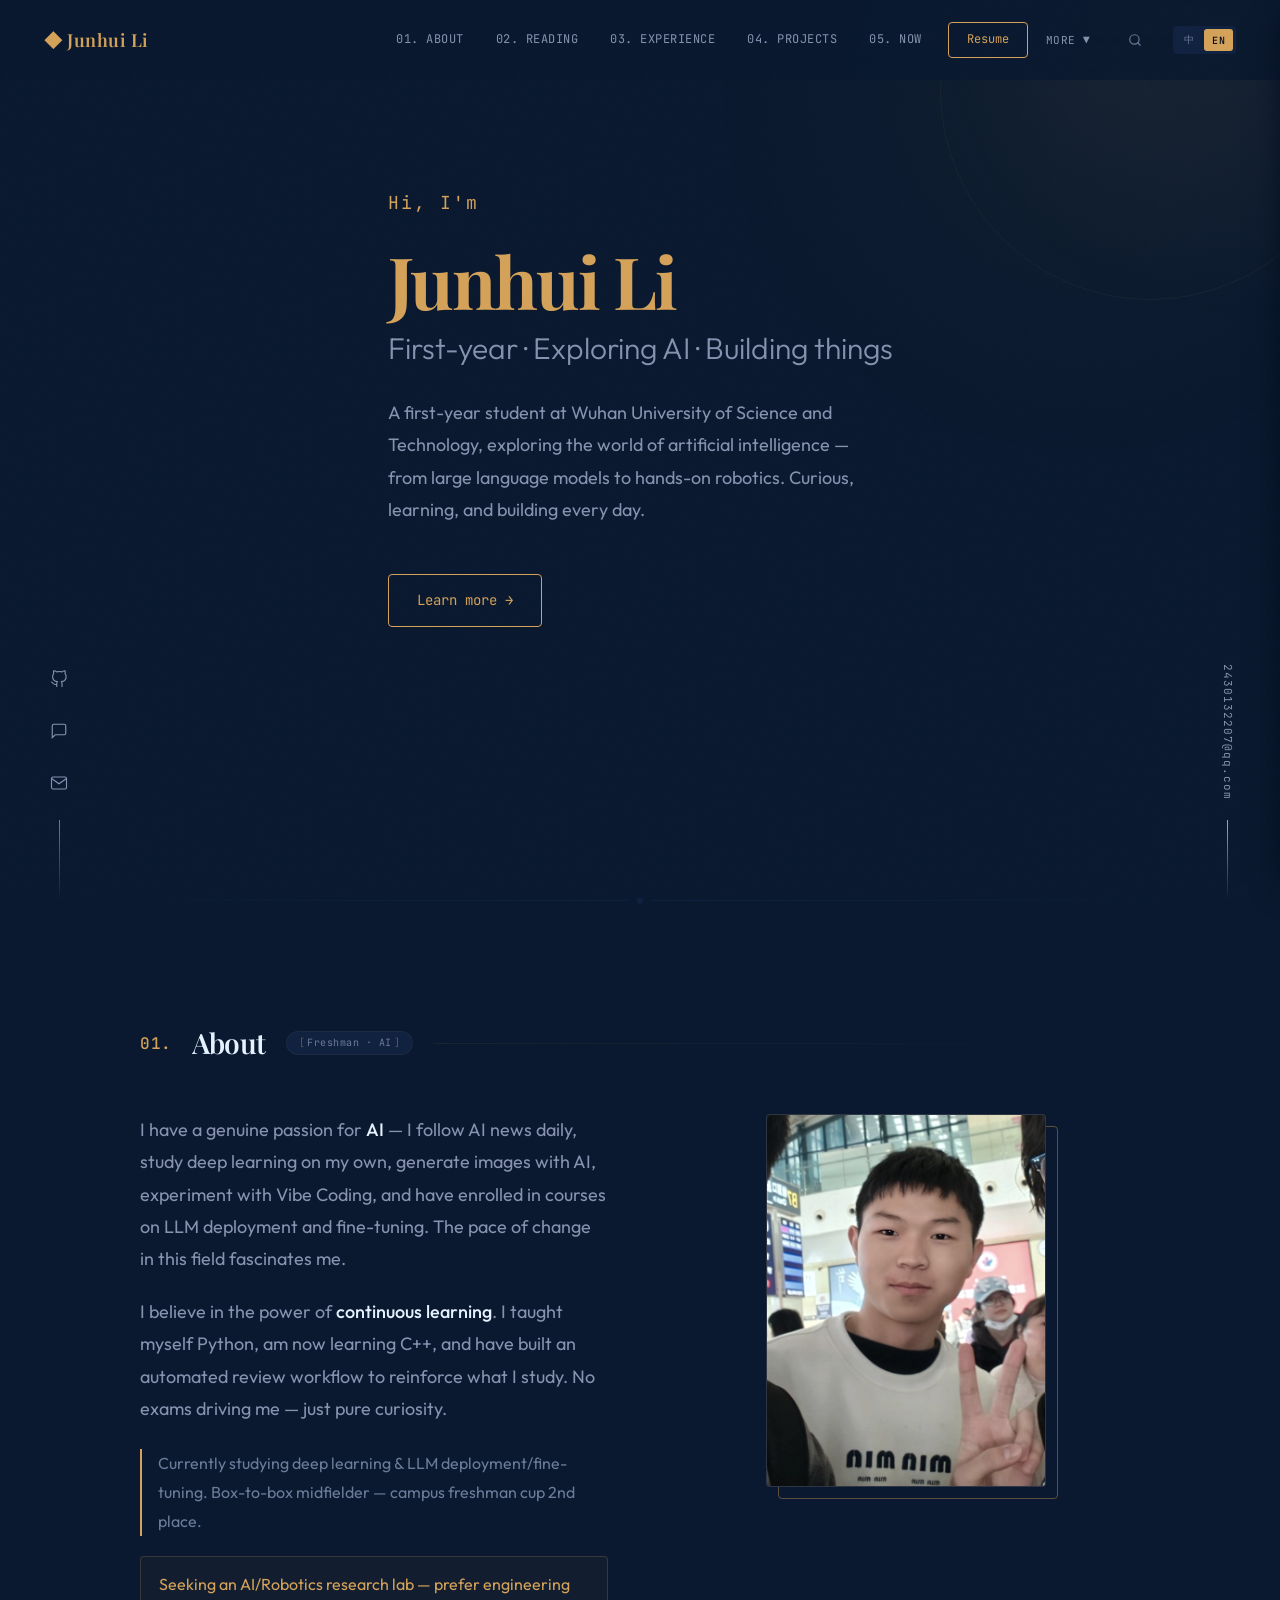
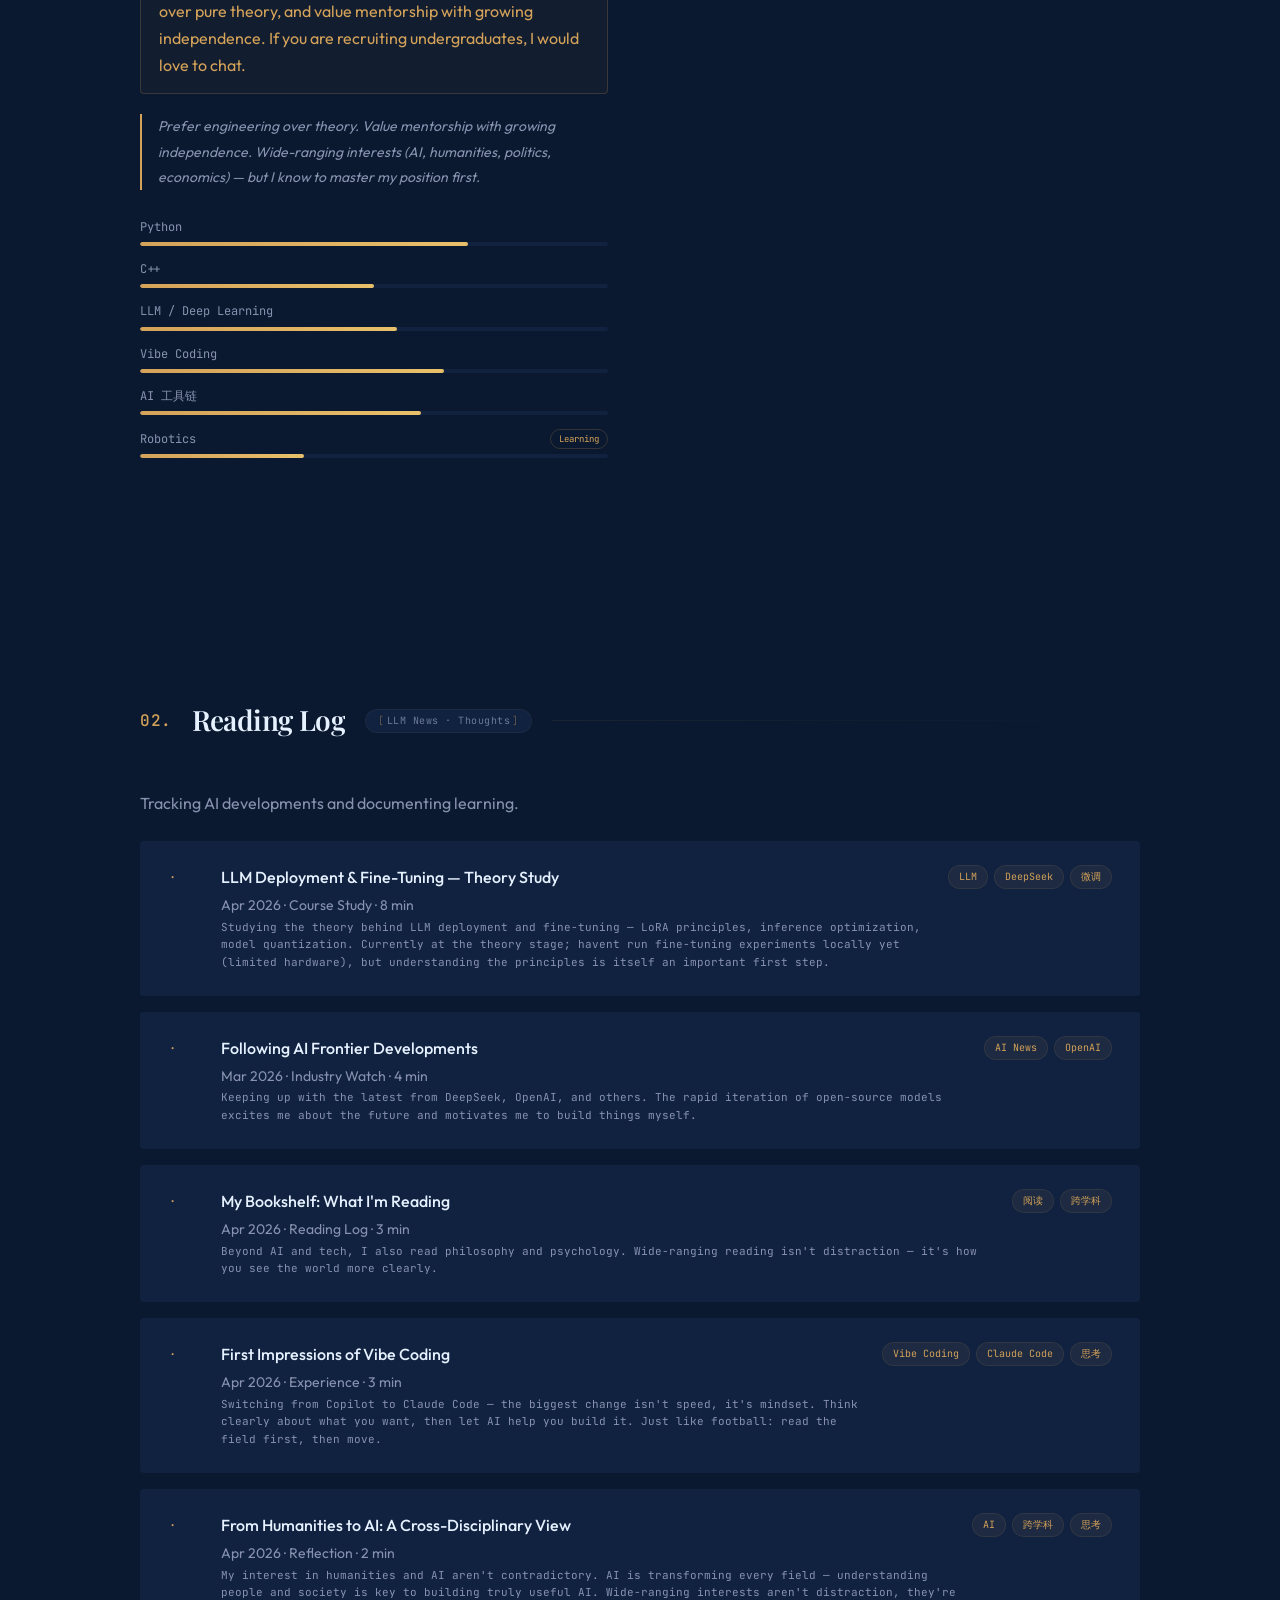
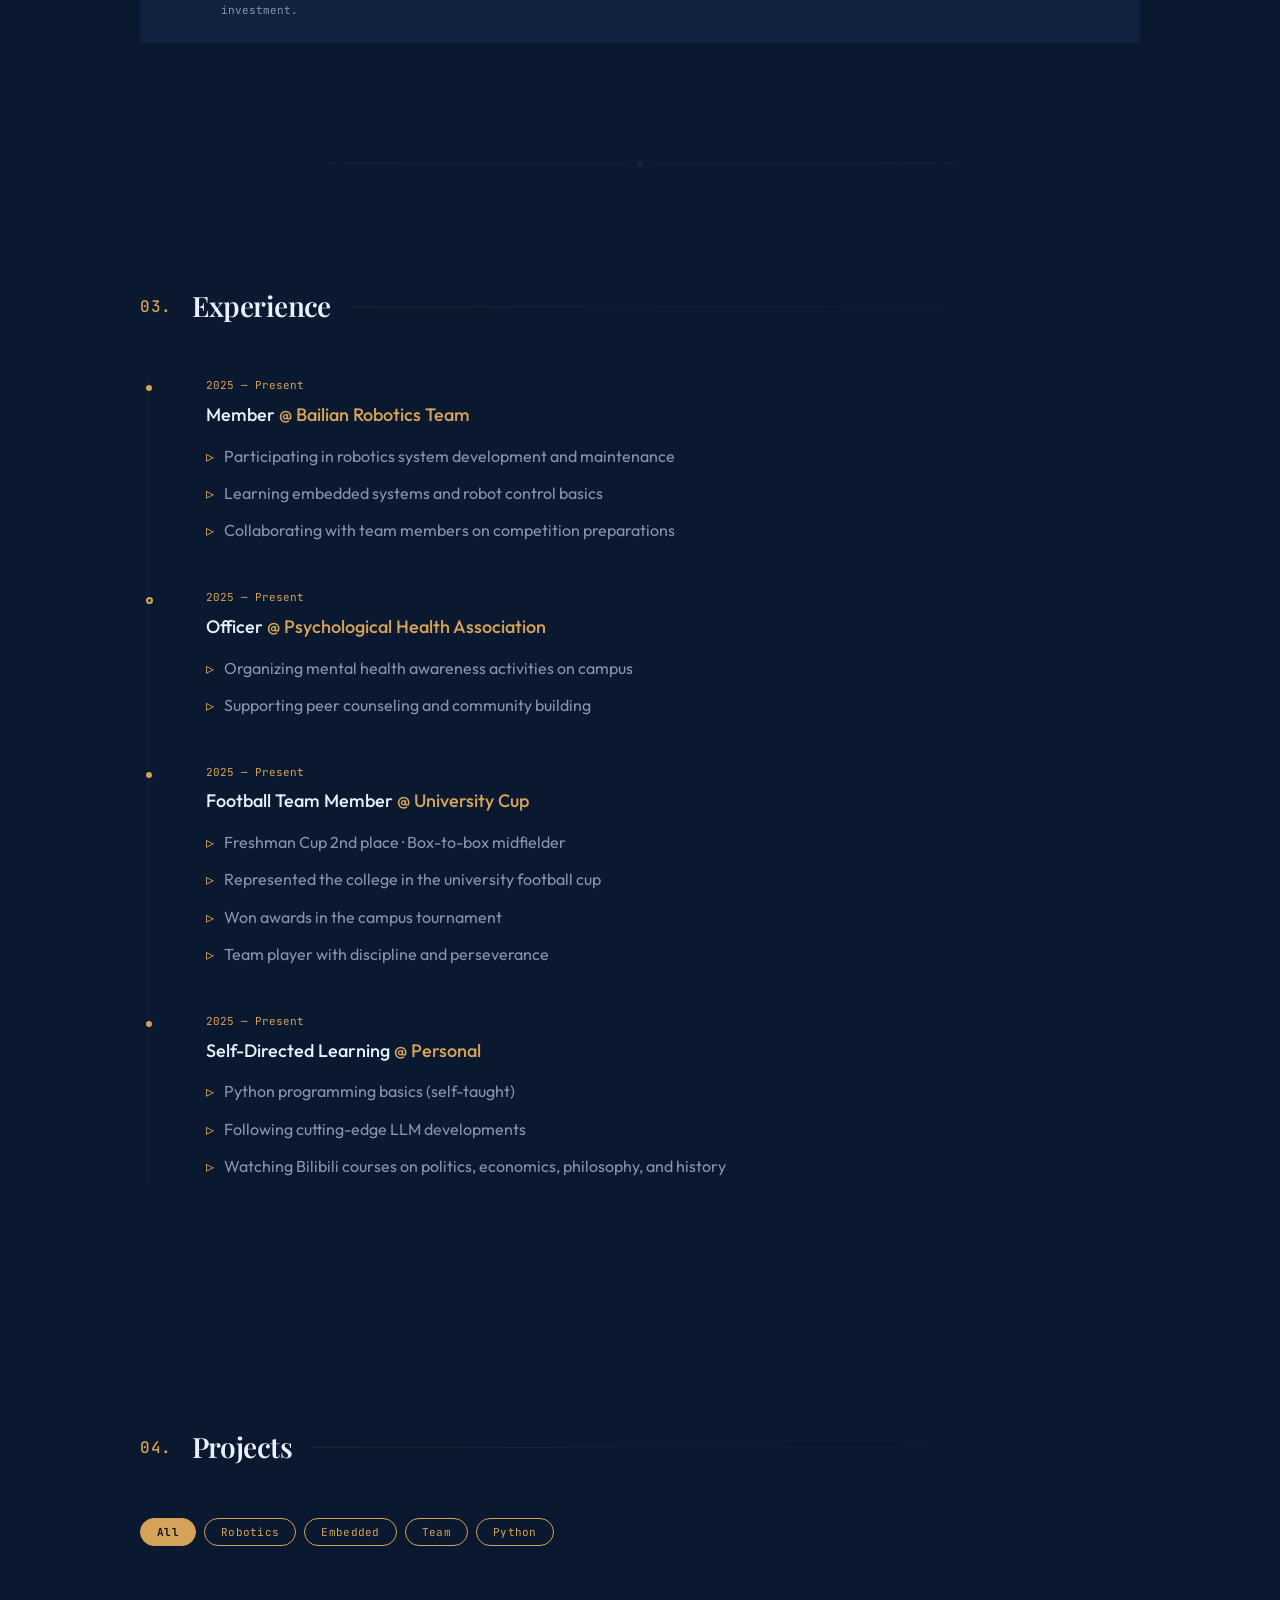
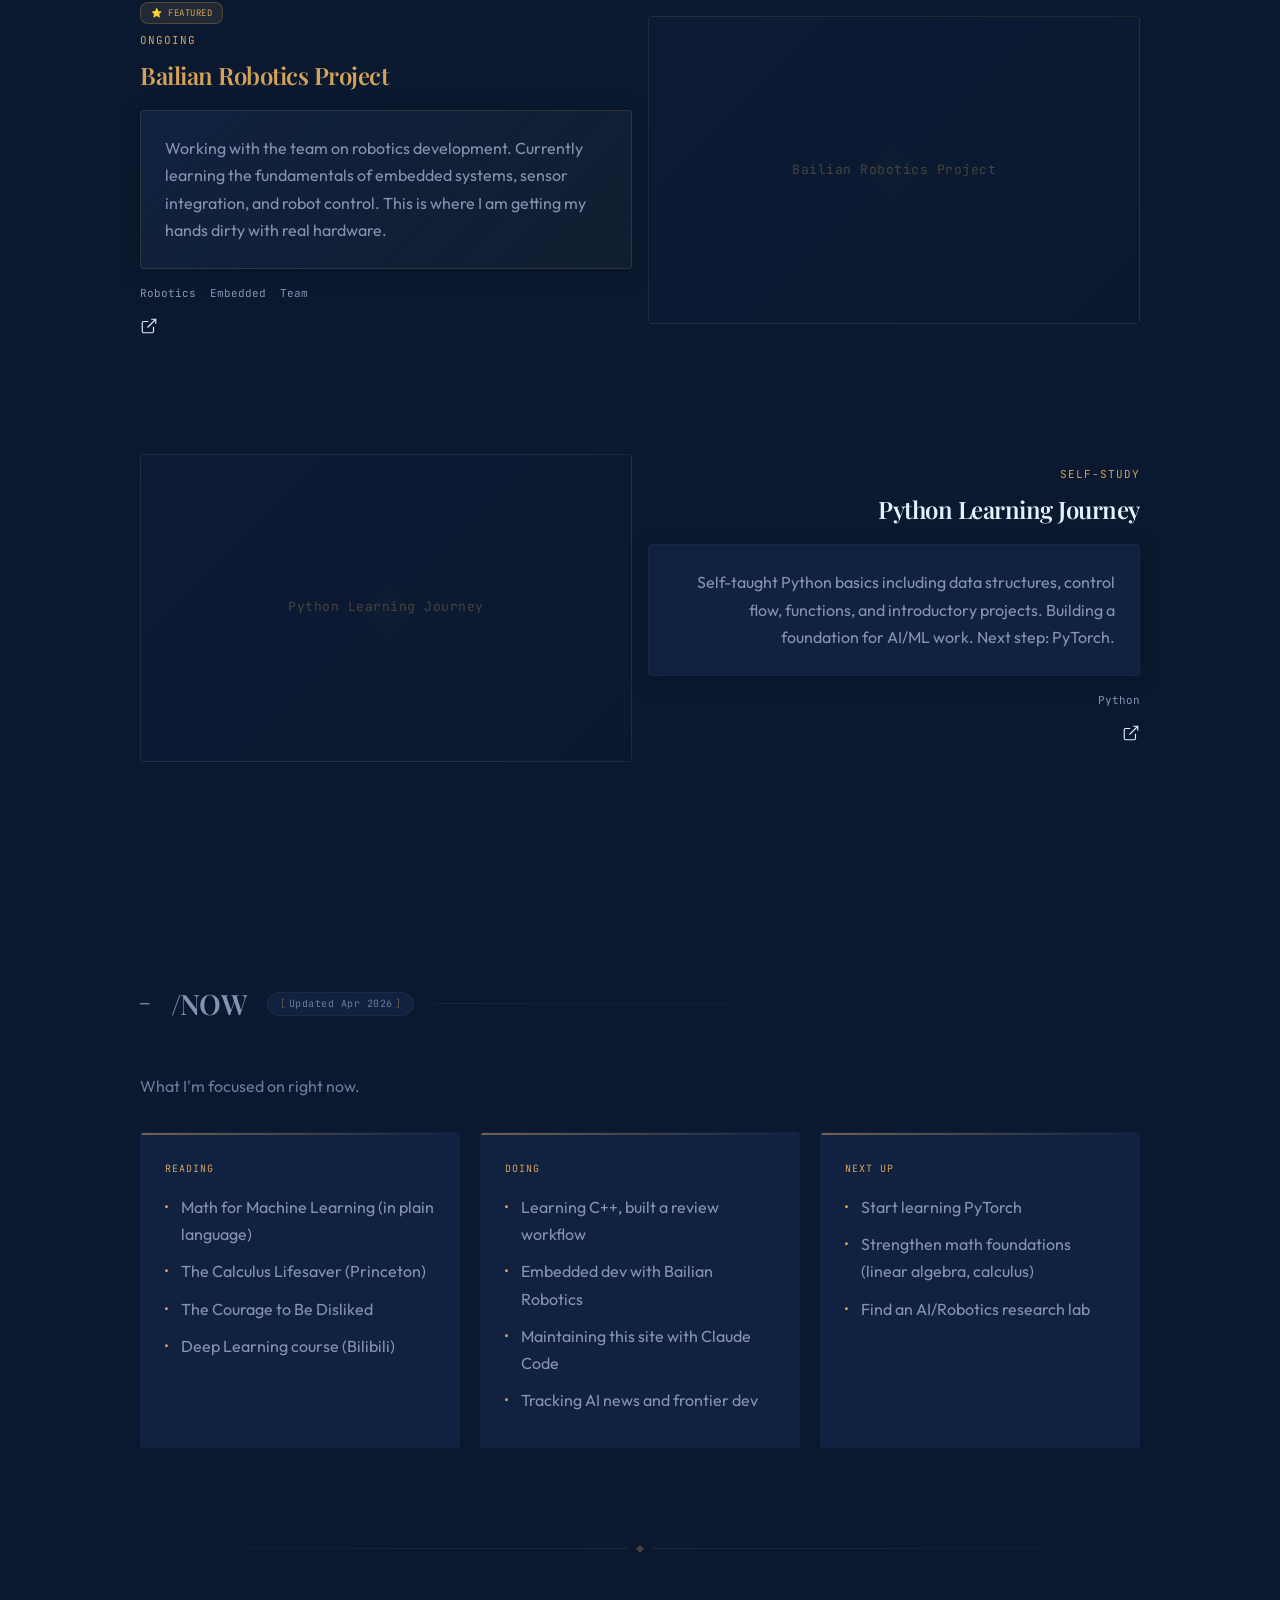
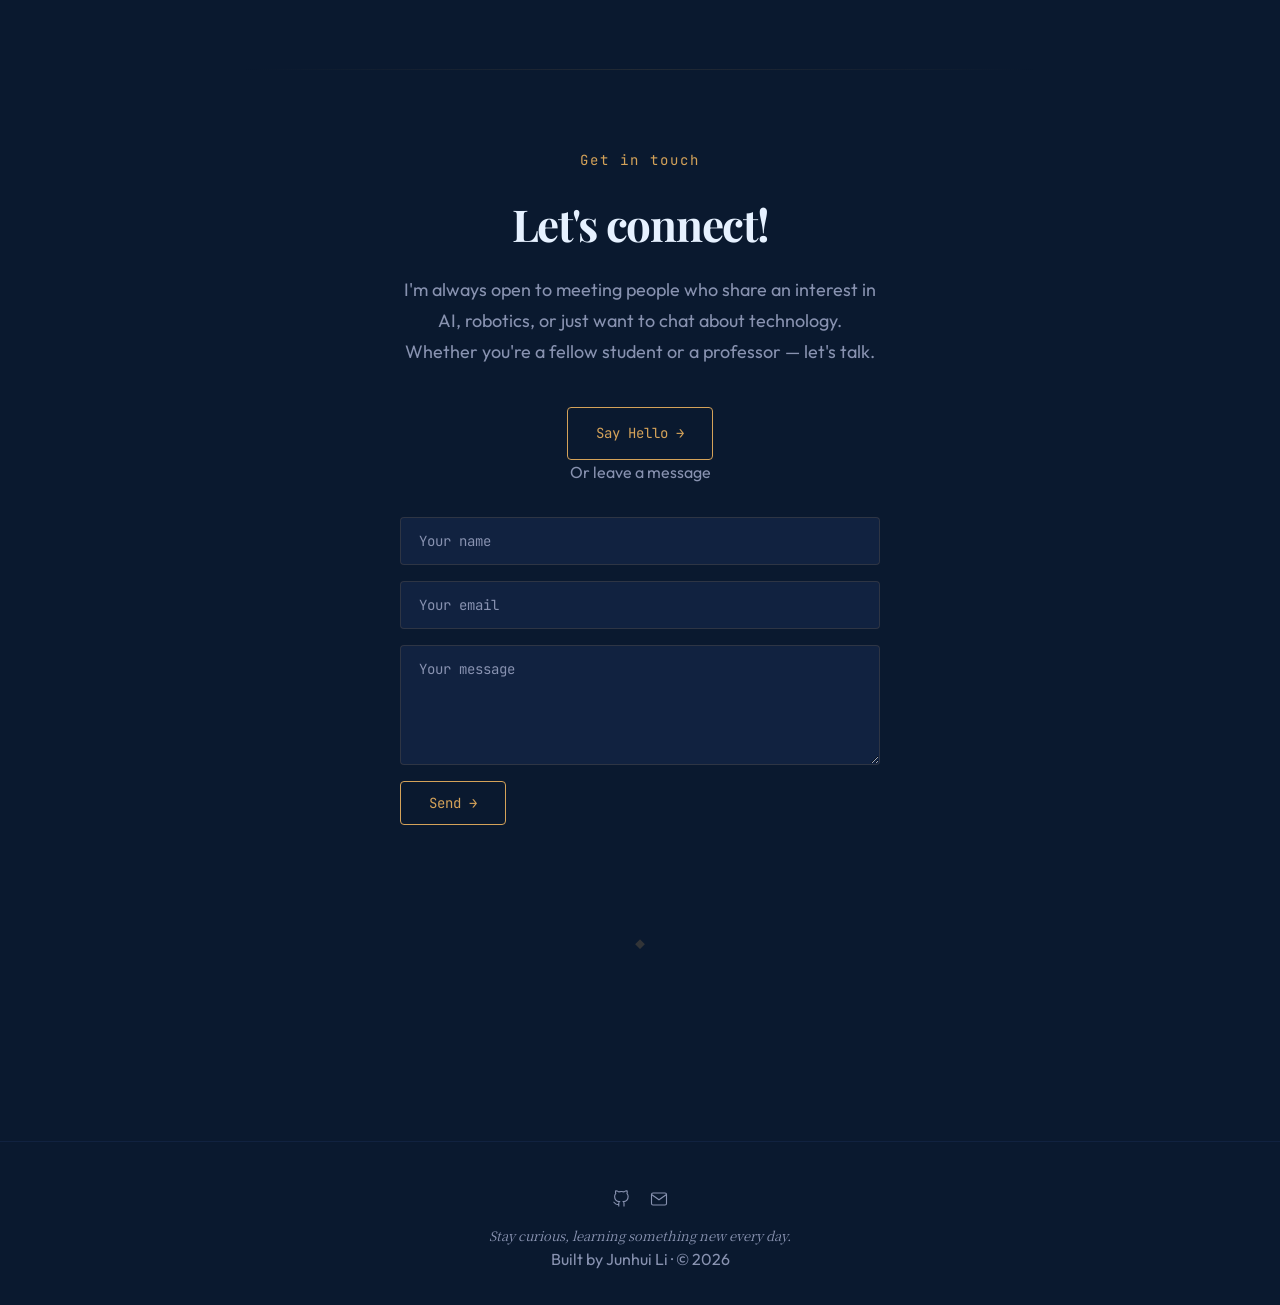
==== commit d19d38c5: "feat: 视觉品质打磨+动效增强+移动端触控统一+表单功能完善 - 字体变量补充(fz-xxs/xs/xl/xxl), hover统一translateY(-4px)+var(--easing) -" ====
--- a/index.html
+++ b/index.html
@@ -202,8 +202,7 @@
     <p data-en="I'm always open to meeting people who share an interest in AI, robotics, or just want to chat about technology. Whether you're a fellow student or a professor — let's talk." data-zh="我始终乐于结识对 AI、机器人感兴趣的人，或者只是想聊技术。无论你是同学还是老师——很期待交流。">我始终乐于结识对 AI、机器人感兴趣的人，或者只是想聊技术。无论你是同学还是老师——很期待交流。</p>
     <a href="mailto:2430132207@qq.com" class="cta"><span data-en="Say Hello →" data-zh="发邮件 →">发邮件 →</span></a>
     <div class="form-separator" data-zh="或直接留言" data-en="Or leave a message"></div>
-    <!-- TODO: 替换为真实的 Formspree ID -->
-    <form class="contact-form" action="https://formspree.io/f/YOUR_FORM_ID" method="POST">
+    <form class="contact-form" action="https://formspree.io/f/xoypbljg" method="POST">
       <input type="text" name="name" placeholder="你的名字 / Your name" required data-zh-placeholder="你的名字" data-en-placeholder="Your name">
       <input type="email" name="email" placeholder="你的邮箱 / Your email" required data-zh-placeholder="你的邮箱" data-en-placeholder="Your email">
       <textarea name="message" placeholder="留言内容 / Your message" required data-zh-placeholder="留言内容" data-en-placeholder="Your message" rows="5"></textarea>
@@ -245,6 +244,23 @@
       <span class="search-kbd"><kbd>Esc</kbd> <span data-zh="关闭" data-en="Close">关闭</span></span>
     </div>
   </div>
+</div>
+
+<!-- Route anchors for link checker (handled by router.js) -->
+<div hidden aria-hidden="true">
+  <span id="about-detail"></span>
+  <span id="research"></span>
+  <span id="creative"></span>
+  <span id="life"></span>
+  <span id="toolbox"></span>
+  <span id="blog"></span>
+  <span id="archive"></span>
+  <span id="resume"></span>
+  <span id="resources"></span>
+  <span id="tags"></span>
+  <span id="gallery"></span>
+  <span id="notebook"></span>
+  <span id="other-projects"></span>
 </div>
 
 <!-- Sub View -->
--- a/css/style.css
+++ b/css/style.css
@@ -13,7 +13,7 @@
   --font-sans:'Outfit','Noto Sans SC',-apple-system,sans-serif;
   --font-mono:'JetBrains Mono','SF Mono','Fira Code',monospace;
   --font-serif:'Noto Serif SC',Georgia,serif;
-  --nav-h:80px;--nav-h-scroll:64px;--fz-sm:14px;--fz-md:16px;--fz-lg:18px;--radius:4px;
+  --nav-h:80px;--nav-h-scroll:64px;--fz-sm:14px;--fz-md:16px;--fz-lg:18px;--fz-xxs:12px;--fz-xs:13px;--fz-xl:20px;--fz-xxl:24px;--radius:4px;
   --easing:cubic-bezier(0.645,0.045,0.355,1);
   --transition:all 0.4s cubic-bezier(0.22,1,0.36,1);
   --transition-fast:all 0.25s var(--easing)
@@ -65,12 +65,12 @@
 /* ---- Sidebar (Left) ---- */
 .sidebar{position:fixed;bottom:0;left:44px;z-index:10;display:flex;flex-direction:column;align-items:center;gap:20px}
 .sidebar::after{content:'';display:block;width:1px;height:80px;background:linear-gradient(180deg,var(--dark-slate),transparent)}
-.sidebar a{font-size:15px;color:var(--dark-slate);transition:all 0.3s ease;padding:6px;line-height:1}
+.sidebar a{font-size:15px;color:var(--slate);transition:all 0.3s ease;padding:6px;line-height:1}
 .sidebar a:hover{color:var(--gold);transform:translateY(-3px);filter:drop-shadow(0 0 4px rgba(212,162,89,0.3))}
 
 /* ---- Email Side (Right) ---- */
 .email-side{position:fixed;bottom:0;right:44px;z-index:10;display:flex;flex-direction:column;align-items:center;gap:20px}
-.email-side a{font-family:var(--font-mono);font-size:11px;color:var(--dark-slate);letter-spacing:1px;writing-mode:vertical-rl;transition:var(--transition)}
+.email-side a{font-family:var(--font-mono);font-size:11px;color:var(--slate);letter-spacing:1px;writing-mode:vertical-rl;transition:var(--transition)}
 .email-side a:hover{color:var(--gold);transform:translateY(-3px)}
 .email-side::after{content:'';display:block;width:1px;height:80px;background:linear-gradient(180deg,var(--gold),transparent)}
 
@@ -133,7 +133,7 @@
 
 /* ---- Hero ---- */
 .hero{min-height:100vh;display:flex;flex-direction:column;justify-content:center;position:relative;overflow:hidden}
-.hero::after{content:'';position:absolute;top:-120px;right:-80px;width:360px;height:360px;border:1px solid rgba(212,162,89,0.06);border-radius:50%;pointer-events:none}
+.hero::after{content:'';position:absolute;top:-120px;right:-80px;width:420px;height:420px;border:1px solid rgba(212,162,89,0.06);border-radius:50%;pointer-events:none}
 .hero::before{content:'';position:absolute;top:-30%;right:-20%;width:600px;height:600px;
   background:radial-gradient(circle,rgba(212,162,89,0.05) 0%,transparent 70%);pointer-events:none}
 .hero-overline{font-family:var(--font-mono);font-size:var(--fz-sm);color:var(--gold);margin-bottom:24px;letter-spacing:2px}
@@ -148,7 +148,7 @@
 .hero .cta:hover{box-shadow:4px 4px 0 0 var(--gold);transform:translate(-4px,-4px)}
 .hero .cta span{position:relative;z-index:1}
 .hero .container > *{animation:fadeInUp 0.6s ease backwards}
-.hero-quote{font-family:var(--font-serif);font-size:var(--fz-md);color:var(--dark-slate);font-style:italic;text-align:center;margin-top:32px;opacity:0;transform:translateY(20px);max-width:500px;line-height:1.7}
+.hero-quote{font-family:var(--font-serif);font-size:var(--fz-md);color:var(--slate);font-style:italic;text-align:center;margin-top:32px;opacity:0;transform:translateY(20px);max-width:500px;line-height:1.7}
 
 /* ---- Status Indicator ---- */
 .status-indicator{display:inline-flex;align-items:center;gap:10px;margin-top:32px;padding:8px 18px;background:var(--light-navy);border-radius:20px;border:1px solid rgba(212,162,89,0.15);font-family:var(--font-mono);font-size:11px;color:var(--slate);transition:all 0.3s cubic-bezier(0.22,1,0.36,1);opacity:0;transform:translateY(20px);text-decoration:none;cursor:pointer}
@@ -174,7 +174,7 @@
 .section-heading{display:flex;align-items:center;gap:20px;margin-bottom:48px;position:relative}
 .section-heading::after{content:'';flex:1;height:1px;background:linear-gradient(90deg,rgba(212,162,89,0.08),transparent);min-width:40px}
 .section-heading .number{font-family:var(--font-mono);font-size:16px;color:var(--gold);font-weight:500;letter-spacing:0.5px;flex-shrink:0}
-.section-heading h2{font-size:clamp(22px,3vw,28px);font-weight:600;color:var(--warm-white);letter-spacing:-0.02em;margin:0;font-family:var(--font-display);white-space:nowrap}
+.section-heading h2{font-size:clamp(22px,3vw,28px);font-weight:600;color:var(--warm-white);letter-spacing:-0.02em;margin:0;font-family:var(--font-display);white-space:nowrap;overflow:hidden;text-overflow:ellipsis}
 .section-heading .tag{font-family:var(--font-mono);font-size:10px;color:var(--dark-slate);background:var(--light-navy);padding:3px 12px;border-radius:12px;letter-spacing:.5px;border:1px solid rgba(212,162,89,0.06);white-space:nowrap}
 .section-heading .tag::before{content:'[';color:var(--gold);opacity:0.4;margin-right:2px}
 .section-heading .tag::after{content:']';color:var(--gold);opacity:0.4;margin-left:2px}
@@ -216,7 +216,7 @@
 @keyframes dotPulse{0%,100%{opacity:0.3}50%{opacity:1}}
 .reading-content h3{font-size:var(--fz-md);font-weight:500;color:var(--warm-white);margin-bottom:4px}
 .reading-content .meta{font-size:var(--fz-sm);color:var(--slate);margin-bottom:2px}
-.reading-content .note{font-family:var(--font-mono);font-size:11px;color:var(--dark-slate);line-height:1.6}
+.reading-content .note{font-family:var(--font-mono);font-size:11px;color:var(--slate);line-height:1.6}
 .reading-tags{display:flex;gap:6px;align-items:center}
 .reading-tags span{font-family:var(--font-mono);font-size:10px;padding:3px 10px;border-radius:12px;background:rgba(212,162,89,0.06);color:var(--gold);white-space:nowrap;border:1px solid rgba(212,162,89,0.1);transition:all 0.2s ease;cursor:default}
 .reading-tags span:hover{transform:scale(1.08);background:rgba(212,162,89,0.12)}
@@ -237,24 +237,24 @@
 
 /* ---- Honors ---- */
 .honors-grid{display:grid;grid-template-columns:1fr 1fr 1fr;gap:16px}
-.honor-card{padding:28px 20px 24px;background:var(--light-navy);border-radius:var(--radius);text-align:center;transition:all 0.3s ease;border:1px solid transparent;position:relative;overflow:hidden}
+.honor-card{padding:28px 20px 24px;background:var(--light-navy);border-radius:var(--radius);text-align:center;transition:all 0.3s var(--easing);border:1px solid transparent;position:relative;overflow:hidden}
 .honor-card::before{content:'◆';position:absolute;top:-8px;right:-8px;font-size:28px;color:rgba(212,162,89,0.03);pointer-events:none;transition:color 0.3s ease}
-.honor-card:hover{border-color:rgba(212,162,89,0.15);transform:translateY(-3px);box-shadow:0 8px 24px -8px rgba(0,0,0,0.2)}
+.honor-card:hover{border-color:rgba(212,162,89,0.15);transform:translateY(-4px);box-shadow:0 8px 24px -8px rgba(0,0,0,0.2)}
 .honor-card:hover::before{color:rgba(212,162,89,0.08)}
 .honor-card .num{font-family:var(--font-display);font-size:30px;font-weight:700;color:var(--gold);margin-bottom:4px;line-height:1.2;position:relative;z-index:1}
 .honor-card .label{font-size:var(--fz-sm);color:var(--slate);position:relative;z-index:1}
 
 /* ---- Research ---- */
 .research-grid{display:grid;grid-template-columns:1fr 1fr;gap:20px}
-.research-card{padding:28px 24px;background:var(--light-navy);border-radius:var(--radius);transition:all 0.3s ease;border:1px solid transparent}
-.research-card:hover{transform:translateY(-3px);border-color:rgba(212,162,89,0.15);box-shadow:0 8px 24px -8px rgba(0,0,0,0.2)}
+.research-card{padding:28px 24px;background:var(--light-navy);border-radius:var(--radius);transition:all 0.3s var(--easing);border:1px solid transparent}
+.research-card:hover{transform:translateY(-4px);border-color:rgba(212,162,89,0.15);box-shadow:0 8px 24px -8px rgba(0,0,0,0.2)}
 .research-icon{font-family:var(--font-mono);font-size:13px;color:var(--gold);margin-bottom:12px;letter-spacing:1px;opacity:0.7}
 .research-card h3{font-family:var(--font-display);font-size:17px;color:var(--warm-white);margin-bottom:8px}
 .research-card p{font-size:var(--fz-sm);color:var(--slate);line-height:1.6}
 
 /* ---- Stats ---- */
 .stats-grid{display:grid;grid-template-columns:repeat(4,1fr);gap:20px}
-.stat-card{padding:32px 24px;background:var(--light-navy);border-radius:var(--radius);text-align:center;transition:all 0.3s ease;border:1px solid transparent;position:relative;overflow:hidden}
+.stat-card{padding:32px 24px;background:var(--light-navy);border-radius:var(--radius);text-align:center;transition:all 0.3s var(--easing);border:1px solid transparent;position:relative;overflow:hidden}
 .stat-card::before{content:'';position:absolute;top:0;left:0;right:0;height:2px;background:linear-gradient(90deg,var(--gold),transparent);opacity:0.25;transition:opacity 0.3s ease}
 .stat-card:hover{transform:translateY(-4px);border-color:rgba(212,162,89,0.15);box-shadow:0 8px 24px -8px rgba(0,0,0,0.2)}
 .stat-card:hover::before{opacity:1}
@@ -321,7 +321,7 @@
 .other-card:hover .icon{transform:scale(1.15)}
 .other-card h3{font-size:var(--fz-lg);font-weight:500;color:var(--warm-white);margin-bottom:8px;letter-spacing:-0.01em}
 .other-card p{font-size:var(--fz-md);line-height:1.6;margin-bottom:16px}
-.other-card .tech{font-family:var(--font-mono);font-size:10px;color:var(--dark-slate);display:flex;gap:12px;flex-wrap:wrap}
+.other-card .tech{font-family:var(--font-mono);font-size:10px;color:var(--slate);display:flex;gap:12px;flex-wrap:wrap}
 
 /* ---- Now ---- */
 .now-grid{display:grid;grid-template-columns:1fr 1fr 1fr;gap:20px}
@@ -333,14 +333,14 @@
 .now-card ul{list-style:none;padding:0}
 .now-card li{font-size:var(--fz-md);line-height:1.7;padding:5px 0;padding-left:16px;position:relative}
 .now-card li::before{content:'·';position:absolute;left:0;color:var(--gold);font-weight:700}
-.now-card .more-link{display:inline-block;font-family:var(--font-mono);font-size:11px;color:var(--dark-slate);margin-top:12px}
+.now-card .more-link{display:inline-block;font-family:var(--font-mono);font-size:11px;color:var(--slate);margin-top:12px}
 .now-card .more-link:hover{color:var(--gold)}
 
 /* ---- Notebook ---- */
 .notebook-grid{display:grid;grid-template-columns:1fr 1fr;gap:16px}
 .note-card{padding:24px;background:var(--light-navy);border-radius:var(--radius);transition:all 0.3s ease;position:relative;border:1px solid transparent}
 .note-card:hover{transform:translateY(-3px);border-color:rgba(212,162,89,0.1);box-shadow:0 8px 24px -8px rgba(0,0,0,0.3)}
-.note-card .date{font-family:var(--font-mono);font-size:10px;color:var(--dark-slate);margin-bottom:8px}
+.note-card .date{font-family:var(--font-mono);font-size:10px;color:var(--slate);margin-bottom:8px}
 .note-card h3{font-size:var(--fz-md);font-weight:500;color:var(--warm-white);margin-bottom:6px}
 .note-card p{font-size:var(--fz-sm);line-height:1.6;color:var(--slate);margin-bottom:10px}
 .note-card .tag{font-family:var(--font-mono);font-size:10px;color:var(--gold);background:rgba(212,162,89,0.06);padding:2px 10px;border-radius:10px;display:inline-block}
@@ -382,7 +382,7 @@
 .toolbox-items{display:flex;flex-direction:column;gap:12px}
 .toolbox-item{display:flex;flex-direction:column;gap:2px}
 .tool-name{font-family:var(--font-display);font-size:15px;color:var(--warm-white);font-weight:500}
-.tool-desc{font-family:var(--font-mono);font-size:10px;color:var(--dark-slate)}
+.tool-desc{font-family:var(--font-mono);font-size:10px;color:var(--slate)}
 
 /* ---- Contact ---- */
 .contact-wrap{display:flex;flex-direction:column;align-items:center;text-align:center;padding:80px 0;position:relative}
@@ -399,17 +399,21 @@
 .contact-form{max-width:480px;width:100%;margin-top:32px;display:flex;flex-direction:column;gap:16px}
 .contact-form input,.contact-form textarea{width:100%;padding:14px 18px;background:var(--light-navy);border:1px solid rgba(212,162,89,0.15);border-radius:var(--radius);color:var(--warm-white);font-family:var(--font-mono);font-size:var(--fz-sm);transition:var(--transition);resize:vertical}
 .contact-form input:focus,.contact-form textarea:focus{outline:none;border-color:var(--gold);box-shadow:0 0 0 2px rgba(212,162,89,0.15)}
-.contact-form input::placeholder,.contact-form textarea::placeholder{color:var(--dark-slate)}
+.contact-form input::placeholder,.contact-form textarea::placeholder{color:var(--slate)}
 .contact-form textarea{min-height:120px}
 .contact-form button{align-self:flex-start;padding:12px 28px;border:1px solid var(--gold);border-radius:var(--radius);background:transparent;color:var(--gold);font-family:var(--font-mono);font-size:var(--fz-sm);cursor:pointer;transition:var(--transition)}
 .contact-form button:hover{background:var(--gold-dim);color:var(--gold)}
+.contact-form button:disabled{opacity:0.4;cursor:not-allowed;pointer-events:none;border-color:var(--dark-slate);color:var(--dark-slate)}
+.form-feedback{margin-top:16px;font-family:var(--font-mono);font-size:var(--fz-sm);font-weight:500;padding:10px 14px;border-radius:var(--radius);transition:opacity 0.3s;line-height:1.5}
+.form-feedback.success{background:rgba(100,210,145,0.1);color:#64d291;border:1px solid rgba(100,210,145,0.3)}
+.form-feedback.error{background:rgba(255,107,107,0.1);color:#ff6b6b;border:1px solid rgba(255,107,107,0.3)}
 
 /* ---- Footer ---- */
 footer{padding:48px 0 32px;display:flex;flex-direction:column;align-items:center;border-top:1px solid var(--light-navy);margin-top:80px}
 footer .social{display:flex;gap:20px;align-items:center}
-footer .social a{color:var(--dark-slate);transition:color 0.2s;line-height:1}
+footer .social a{color:var(--slate);transition:color 0.2s;line-height:1}
 footer .social a:hover{color:var(--gold)}
-footer .footer-tagline{font-family:var(--font-serif);font-size:13px;color:var(--slate);opacity:0.6;font-style:italic;text-align:center;max-width:400px;line-height:1.6;margin-top:16px}
+footer .footer-tagline{font-family:var(--font-serif);font-size:13px;color:var(--slate);font-style:italic;text-align:center;max-width:400px;line-height:1.6;margin-top:16px}
 /* ---- Utility ---- */
 .hidden{display:none!important}
 
@@ -442,8 +446,8 @@
 .sub-top-bar .sub-back:hover{color:var(--sub-accent)}
 .sub-top-actions{display:flex;align-items:center;gap:12px}
 .sub-lang-toggle{display:flex;gap:2px;padding:2px;background:var(--sub-toggle-bg);border-radius:4px}
-.sub-lang-btn{font-family:var(--font-mono);font-size:10px;padding:3px 7px;border:none;cursor:pointer;border-radius:3px;transition:all 0.2s ease;background:transparent;color:var(--sub-muted);letter-spacing:.5px;font-weight:500}
-.sub-lang-btn.active{background:var(--sub-accent);color:white}
+.sub-lang-btn{font-family:var(--font-mono);font-size:10px;padding:3px 7px;border:none;cursor:pointer;border-radius:3px;transition:all 0.2s ease;background:transparent;color:#5a5a68;letter-spacing:.5px;font-weight:500}
+.sub-lang-btn.active{background:var(--sub-accent);color:var(--dark-navy)}
 .sub-lang-btn:hover:not(.active){color:var(--sub-accent)}
 .sub-top-actions .sub-share{margin:0}
 .sub-page .sub-body-wrap{
@@ -501,20 +505,6 @@
 .sub-content img{max-width:100%;height:auto;border-radius:8px;margin:28px auto;display:block;box-shadow:0 4px 20px rgba(0,0,0,0.06);border:1px solid var(--sub-border);transition:box-shadow 0.3s ease,transform 0.3s ease}
 .sub-content img:hover{box-shadow:0 8px 30px rgba(0,0,0,0.1);transform:translateY(-2px)}
 .sub-content img + em,.project-screenshot + em{display:block;text-align:center;font-family:var(--font-serif);font-size:13px;color:var(--sub-muted);margin-top:-16px;margin-bottom:28px;font-style:italic}
-
-/* ---- Archive Page ---- */
-.archive-list{display:flex;flex-direction:column;gap:0}
-.archive-item{display:grid;grid-template-columns:100px 1fr;gap:24px;padding:20px 0;border-bottom:1px solid var(--sub-border);transition:background 0.2s;border-radius:4px;padding-left:12px;margin-left:-12px}
-.archive-item:hover{background:rgba(var(--sub-accent-rgb),0.04)}
-.archive-item.mini{opacity:0.8}
-.archive-year{font-family:var(--font-mono);font-size:12px;color:var(--sub-accent);padding-top:2px;font-weight:500}
-.archive-info h3{margin:0 0 6px;font-family:var(--font-display);font-size:18px;font-weight:600}
-.archive-info h3 a{color:var(--sub-heading);text-decoration:none;transition:var(--transition)}
-.archive-info h3 a:hover{color:var(--sub-accent)}
-.archive-info p{font-size:14px;color:var(--sub-muted);line-height:1.6;margin:0 0 8px}
-.archive-tech{display:flex;gap:8px;flex-wrap:wrap}
-.archive-tech span{font-family:var(--font-mono);font-size:10px;padding:2px 8px;border-radius:10px;background:rgba(var(--sub-accent-rgb),0.08);color:var(--sub-accent)}
-.archive-section-title{font-family:var(--font-display);font-size:20px;color:var(--sub-heading);margin:32px 0 8px;padding-top:16px}
 
 /* ---- Resume Page ---- */
 .resume-header{margin-bottom:40px}
@@ -588,6 +578,8 @@
 .project-learnings{display:flex;gap:8px;flex-wrap:wrap}
 .project-learnings span{font-family:var(--font-mono);font-size:11px;padding:5px 14px;background:rgba(var(--sub-accent-rgb),0.06);color:var(--sub-text);border-radius:6px;border:1px solid rgba(var(--sub-accent-rgb),0.15)}
 .project-challenge{font-family:var(--font-serif);font-size:var(--fz-md);color:var(--sub-text);padding:16px 20px;border-left:3px solid var(--sub-accent);background:rgba(var(--sub-accent-rgb),0.04);border-radius:0 6px 6px 0;line-height:1.7;font-style:italic}
+.project-detail-grid{display:grid;grid-template-columns:1fr 1fr;gap:24px;margin-bottom:32px}
+@media(max-width:768px){.project-detail-grid{grid-template-columns:1fr}}
 .project-timeline{font-family:var(--font-mono);font-size:13px;color:var(--sub-muted)}
 
 /* ---- Project Info Bar ---- */
@@ -635,7 +627,7 @@
 .sub-nav small{display:block;font-size:11px;color:var(--sub-muted);margin-bottom:4px;font-family:var(--font-mono);text-transform:uppercase;letter-spacing:0.5px}
 .sub-nav a:only-child{grid-column:1/-1}
 .sub-share{display:inline-flex;align-items:center;gap:4px;font-family:var(--font-mono);font-size:10px;color:var(--sub-muted);cursor:pointer;background:none;border:1px solid var(--sub-border);border-radius:4px;padding:4px 10px;transition:all 0.2s}
-.sub-share:hover{color:var(--sub-accent);border-color:var(--sub-accent)}
+.sub-share:hover{color:#8a6b2e;border-color:#8a6b2e}
 .sub-share.copied{color:var(--sub-accent);border-color:var(--sub-accent)}
 .sub-back-top{text-align:center;margin-top:48px;padding-top:24px;border-top:1px solid var(--sub-border)}
 .sub-back-top a{font-family:var(--font-mono);font-size:11px;color:var(--sub-muted);text-decoration:none;transition:color 0.2s}
@@ -679,7 +671,7 @@
   --sub-bg: #08080c;
   --sub-text: #9898a8;
   --sub-heading: #f0f0f4;
-  --sub-muted: #6a6a7a;
+  --sub-muted: #8a8a9a;
   --sub-border: rgba(255,255,255,0.04);
   --sub-accent: #d4a259;
   --sub-accent-rgb: 212, 162, 89;
@@ -687,15 +679,25 @@
   --sub-topbar-bg: rgba(8,8,12,0.9);
   --sub-toggle-bg: #14141a;
 }
-.sub-theme-archive .sub-title{font-size:clamp(32px,5vw,52px);letter-spacing:-0.03em}
+.sub-theme-archive .sub-title{font-size:clamp(40px,6vw,64px);letter-spacing:-0.03em}
 .sub-theme-archive .sub-title::after{display:none}
 .sub-theme-archive .sub-meta-line{background:transparent;border:none;padding:0;margin-bottom:48px}
-.sub-theme-archive .archive-item{grid-template-columns:80px 1fr;padding:24px 0}
-.sub-theme-archive .archive-item:hover{background:rgba(255,255,255,0.02)}
-.sub-theme-archive .archive-year{color:var(--sub-muted);font-size:11px}
-.sub-theme-archive .archive-info h3 a{font-size:20px}
-.sub-theme-archive .archive-tech span{background:rgba(255,255,255,0.03);color:var(--sub-text)}
-.sub-theme-archive .archive-section-title{font-size:16px}
+
+/* Archive — year divider */
+.sub-theme-archive .archive-year-group{margin-bottom:48px}
+.sub-theme-archive .archive-year-divider{display:flex;align-items:center;gap:16px;margin-bottom:24px}
+.sub-theme-archive .year-num{font-family:var(--font-display);font-size:48px;color:var(--sub-accent);line-height:1;font-weight:700}
+.sub-theme-archive .year-line{flex:1;height:1px;background:var(--sub-border)}
+
+/* Archive — project row */
+.sub-theme-archive .archive-row{display:grid;grid-template-columns:200px 1fr auto;gap:24px;padding:16px 20px;align-items:start;border-radius:4px;transition:var(--transition);cursor:default}
+.sub-theme-archive .archive-row:hover{background:rgba(255,255,255,0.02);translate:8px 0}
+.sub-theme-archive .archive-row:nth-child(odd){margin-left:40px}
+.sub-theme-archive .archive-name{font-size:18px;font-weight:600;color:var(--sub-heading);text-decoration:none;line-height:1.4}
+.sub-theme-archive .archive-name:hover{color:var(--sub-accent)}
+.sub-theme-archive .archive-desc{font-size:14px;color:var(--sub-text);line-height:1.5}
+.sub-theme-archive .archive-tags{font-size:12px;color:var(--sub-muted);white-space:nowrap;font-family:var(--font-mono)}
+
 .sub-theme-archive .sub-nav a{color:var(--sub-text);border-color:var(--sub-border)}
 .sub-theme-archive .sub-nav a:hover{color:var(--sub-heading);border-color:rgba(255,255,255,0.1)}
 
@@ -707,24 +709,6 @@
 .sub-theme-print .sub-lang-toggle{background:#f0ede6}
 .sub-theme-print .sub-lang-btn{color:#8b8b96}
 .sub-theme-print .sub-lang-btn.active{background:#b8953e;color:white}
-.sub-theme-print .sub-title{color:#1a1a2e;font-family:var(--font-display);font-size:clamp(32px,5vw,48px)}
-.sub-theme-print .sub-title::after{background:#b8953e;width:40px}
-.sub-theme-print .sub-meta-line{color:#8b8b96;background:transparent;border:none;padding:0;margin-bottom:36px;font-size:11px}
-.sub-theme-print .resume-section{border-bottom:1px solid #e8e4dc}
-.sub-theme-print .resume-section h2{color:#b8953e;font-size:11px;letter-spacing:2px}
-.sub-theme-print .resume-item h3{color:#1a1a2e;font-size:18px}
-.sub-theme-print .resume-item h3 .location{color:#b8953e}
-.sub-theme-print .resume-sub-item{border-left-color:#e8e4dc}
-.sub-theme-print .resume-sub-item h4{color:#1a1a2e}
-.sub-theme-print .resume-date{color:#8b8b96}
-.sub-theme-print .resume-item-desc{color:#5a5a6e}
-.sub-theme-print .resume-item ul li{color:#3d3d4a}
-.sub-theme-print .resume-item ul li::before{color:#b8953e}
-.sub-theme-print .resume-tag{background:rgba(184,149,62,0.08);color:#b8953e;border-color:rgba(184,149,62,0.2)}
-.sub-theme-print .resume-honor-item{background:#faf8f5;border-color:#e8e4dc}
-.sub-theme-print .resume-honor-item:hover{border-color:rgba(184,149,62,0.3);background:rgba(184,149,62,0.04)}
-.sub-theme-print .resume-honor-num{color:#b8953e}
-.sub-theme-print .resume-honor-label{color:#8b8b96}
 .sub-theme-print .sub-nav{border-top-color:#e8e4dc}
 .sub-theme-print .sub-nav a{color:#3d3d4a;border-color:#e8e4dc}
 .sub-theme-print .sub-nav a:hover{border-color:rgba(184,149,62,0.3);background:rgba(184,149,62,0.04)}
@@ -733,6 +717,275 @@
 .sub-theme-print .sub-back-top a:hover{color:#b8953e}
 .sub-theme-print .sub-share{color:#8b8b96;border-color:#e8e4dc}
 .sub-theme-print .sub-share:hover{color:#b8953e;border-color:#b8953e}
+
+/* Resume Header — Dual Column */
+.sub-theme-print .resume-header{
+  display:grid;
+  grid-template-columns:1fr auto;
+  gap:32px;
+  margin-bottom:48px;
+  align-items:start
+}
+.sub-theme-print .resume-name{
+  font-family:var(--font-display);
+  font-size:clamp(36px,5vw,52px);
+  color:#1a1a2e;
+  line-height:1.15;
+  margin-bottom:8px
+}
+.sub-theme-print .resume-header-meta{
+  font-size:15px;
+  color:#8b8b96;
+  line-height:1.5
+}
+.sub-theme-print .resume-header-dot{color:#b8953e}
+.sub-theme-print .resume-header-right{
+  text-align:right;
+  padding-top:6px
+}
+.sub-theme-print .resume-contact-item{
+  display:inline-flex;
+  align-items:center;
+  gap:8px;
+  font-size:14px;
+  color:#5a5a6e;
+  margin-bottom:6px
+}
+.sub-theme-print .resume-contact-item svg{color:#b8953e;flex-shrink:0}
+.sub-theme-print .resume-contact-item a{
+  color:#5a5a6e;
+  text-decoration:none;
+  transition:color 0.2s
+}
+.sub-theme-print .resume-contact-item a:hover{color:#b8953e}
+
+/* Section Containers */
+.sub-theme-print .resume-section{
+  border-bottom:1px solid #e8e4dc;
+  padding-bottom:24px;
+  margin-bottom:28px
+}
+.sub-theme-print .resume-section:last-child{
+  border-bottom:none;
+  padding-bottom:0;
+  margin-bottom:0
+}
+.sub-theme-print .resume-section h2{
+  color:#b8953e;
+  font-size:10px;
+  letter-spacing:2.5px;
+  text-transform:uppercase;
+  margin-bottom:16px;
+  font-family:var(--font-sans);
+  font-weight:600
+}
+
+/* Resume Items (Education etc.) */
+.sub-theme-print .resume-item{
+  margin-bottom:20px
+}
+.sub-theme-print .resume-item:last-child{margin-bottom:0}
+.sub-theme-print .resume-item h3{
+  color:#1a1a2e;
+  font-size:18px;
+  font-weight:600;
+  margin-bottom:4px
+}
+.sub-theme-print .resume-item h3 .location{color:#b8953e}
+.sub-theme-print .resume-item-desc{
+  color:#5a5a6e;
+  font-size:14px;
+  line-height:1.6;
+  margin-bottom:10px
+}
+
+/* Course / Skill Tags */
+.sub-theme-print .resume-courses{
+  display:flex;
+  flex-wrap:wrap;
+  gap:6px
+}
+.sub-theme-print .resume-tag{
+  background:rgba(184,149,62,0.08);
+  color:#b8953e;
+  border:1px solid rgba(184,149,62,0.2);
+  font-size:11px;
+  padding:3px 10px;
+  border-radius:2px
+}
+
+/* Grid: Experience (3) + Skills (2) */
+.sub-theme-print .resume-grid{
+  display:grid;
+  grid-template-columns:3fr 2fr;
+  gap:48px
+}
+
+/* Timeline */
+.sub-theme-print .resume-timeline-item{
+  display:grid;
+  grid-template-columns:12px 1fr;
+  gap:16px;
+  position:relative;
+  padding-bottom:24px
+}
+.sub-theme-print .resume-timeline-item:last-child{padding-bottom:0}
+.sub-theme-print .resume-timeline-dot{
+  width:10px;
+  height:10px;
+  border-radius:50%;
+  background:#b8953e;
+  margin-top:6px;
+  position:relative;
+  z-index:1
+}
+.sub-theme-print .resume-timeline-item::before{
+  content:'';
+  position:absolute;
+  left:4.5px;
+  top:16px;
+  bottom:0;
+  width:1px;
+  background:#e8e4dc
+}
+.sub-theme-print .resume-timeline-item:last-child::before{display:none}
+.sub-theme-print .resume-timeline-body h3{
+  color:#1a1a2e;
+  font-size:16px;
+  font-weight:600;
+  margin-bottom:2px
+}
+.sub-theme-print .resume-timeline-body h3 .location{color:#b8953e}
+.sub-theme-print .resume-date{
+  color:#8b8b96;
+  font-size:12px;
+  margin-bottom:6px
+}
+.sub-theme-print .resume-timeline-body ul{
+  list-style:none;
+  padding:0;
+  margin:0
+}
+.sub-theme-print .resume-timeline-body ul li{
+  color:#3d3d4a;
+  font-size:14px;
+  line-height:1.5;
+  margin-bottom:4px;
+  padding-left:14px;
+  position:relative
+}
+.sub-theme-print .resume-timeline-body ul li::before{
+  content:'—';
+  position:absolute;
+  left:0;
+  color:#b8953e
+}
+
+/* Sub Item (nested experience) */
+.sub-theme-print .resume-sub-item{
+  margin-top:12px;
+  padding-left:12px;
+  border-left:2px solid #e8e4dc
+}
+.sub-theme-print .resume-sub-item h4{
+  color:#1a1a2e;
+  font-size:15px;
+  font-weight:600;
+  margin-bottom:2px
+}
+
+/* Skills Pill Grid */
+.sub-theme-print .resume-skills-grid{
+  display:grid;
+  grid-template-columns:1fr 1fr;
+  gap:8px
+}
+.sub-theme-print .resume-skill-pill{
+  background:rgba(184,149,62,0.06);
+  border:1px solid rgba(184,149,62,0.15);
+  padding:8px 12px;
+  border-radius:3px;
+  display:flex;
+  flex-direction:column;
+  gap:2px;
+  transition:border-color 0.2s,background 0.2s
+}
+.sub-theme-print .resume-skill-pill:hover{
+  border-color:rgba(184,149,62,0.3);
+  background:rgba(184,149,62,0.1)
+}
+.sub-theme-print .resume-skill-name{
+  color:#1a1a2e;
+  font-size:13px;
+  font-weight:500
+}
+.sub-theme-print .resume-skill-label{
+  color:#b8953e;
+  font-size:10px;
+  letter-spacing:0.5px
+}
+
+/* Honors Horizontal Cards */
+.sub-theme-print .resume-honors{
+  display:flex;
+  gap:12px;
+  flex-wrap:wrap
+}
+.sub-theme-print .resume-honor-card{
+  flex:1;
+  min-width:100px;
+  background:#faf8f5;
+  border:1px solid #e8e4dc;
+  padding:16px;
+  text-align:center;
+  border-radius:3px;
+  transition:border-color 0.2s,background 0.2s
+}
+.sub-theme-print .resume-honor-card:hover{
+  border-color:rgba(184,149,62,0.3);
+  background:rgba(184,149,62,0.04)
+}
+.sub-theme-print .resume-honor-num{
+  display:block;
+  color:#b8953e;
+  font-size:22px;
+  font-weight:700;
+  margin-bottom:4px;
+  font-family:var(--font-display)
+}
+.sub-theme-print .resume-honor-label{
+  color:#8b8b96;
+  font-size:11px;
+  line-height:1.4
+}
+
+/* Print Styles */
+@media print{
+  .sub-theme-print .sub-top-bar,
+  .sub-theme-print .sub-back-top,
+  .sub-theme-print .sub-share,
+  .sub-theme-print .sub-lang-toggle{display:none!important}
+  .sub-theme-print .resume-grid{page-break-inside:avoid}
+  .sub-theme-print .resume-section{page-break-inside:avoid}
+}
+
+/* Mobile: stack dual column into single */
+@media(max-width:768px){
+  .sub-theme-print .resume-header{
+    grid-template-columns:1fr;
+    gap:16px
+  }
+  .sub-theme-print .resume-header-right{
+    text-align:left;
+    padding-top:0
+  }
+  .sub-theme-print .resume-grid{
+    grid-template-columns:1fr;
+    gap:32px
+  }
+  .sub-theme-print .resume-honors{flex-direction:column}
+  .sub-theme-print .resume-honor-card{min-width:auto}
+}
 
 /* Library — Resources (navy + gold, organized) */
 .sub-body-wrap.sub-theme-library{
@@ -750,6 +1003,33 @@
 .sub-theme-library .resource-item:hover{transform:translateX(6px)}
 .sub-theme-library .sub-nav a:hover{color:var(--warm-white);border-color:rgba(212,162,89,0.2)}
 
+/* Resources: enhanced cards in library theme */
+.sub-theme-library .resource-item {
+  padding: 24px;
+  border-left: 2px solid transparent;
+  transition: all 0.25s var(--easing);
+}
+.sub-theme-library .resource-item:hover {
+  border-left-color: var(--gold);
+  transform: translateX(8px);
+  box-shadow: 0 4px 16px rgba(0,0,0,0.2);
+}
+.sub-theme-library .resources-section h2 {
+  font-family: var(--font-display);
+  font-size: 16px;
+  display: flex;
+  align-items: center;
+  gap: 8px;
+  padding-bottom: 12px;
+}
+.sub-theme-library .resources-section h2::before {
+  content: '◆';
+  font-size: 9px;
+  color: var(--gold);
+  opacity: 0.5;
+  margin-right: 2px;
+}
+
 /* Index — Tags (typography-first, editorial) */
 .sub-body-wrap.sub-theme-index{background:#f5f2ec;color:#3d3d4a}
 .sub-theme-index .sub-top-bar{background:rgba(250,248,245,0.9);border-bottom-color:#e8e3da}
@@ -761,19 +1041,20 @@
 .sub-theme-index .sub-title{color:#1a1a2e;font-size:clamp(36px,6vw,56px);letter-spacing:-0.03em}
 .sub-theme-index .sub-title::after{display:none}
 .sub-theme-index .sub-meta-line{color:#8b8b96;background:transparent;border:none;padding:0}
-.sub-theme-index .tags-cloud{display:flex;gap:12px;flex-wrap:wrap;margin-bottom:48px}
-.sub-theme-index .tag-cloud-item{font-family:var(--font-serif);font-size:20px;color:#1a1a2e;text-decoration:none;padding:6px 0;border-bottom:2px solid transparent;transition:all 0.25s ease;background:none;transform:none}
-.sub-theme-index .tag-cloud-item:hover{color:#b8953e;border-bottom-color:#b8953e}
-.sub-theme-index .tag-cloud-item .count{font-family:var(--font-mono);font-size:11px;color:#8b8b96;margin-left:4px}
+.sub-theme-index .tags-cloud{display:flex;flex-wrap:wrap;gap:12px;justify-content:center;margin-bottom:48px}
+.sub-theme-index .tag-cloud-item{font-family:var(--font-serif);color:#1a1a2e;text-decoration:none;padding:6px 0;border-bottom:2px solid transparent;transition:all 0.25s ease;background:none;transform:none;cursor:pointer}
+.sub-theme-index .tag-cloud-item:hover{color:#b8953e;border-bottom-color:#b8953e;text-decoration:underline}
+.sub-theme-index .tag-cloud-item .count{font-family:var(--font-mono);font-size:11px;color:#6b6b76;margin-left:4px}
 .sub-theme-index .tag-group{margin-bottom:40px}
 .sub-theme-index .tag-group-title{font-family:var(--font-display);font-size:24px;color:#1a1a2e;margin-bottom:16px}
 .sub-theme-index .tag-group-title .count{font-size:14px;color:#8b8b96}
+.sub-theme-index .tag-group-title .hash{color:#b8953e;font-weight:700;margin-right:2px}
 .sub-theme-index .tag-group-list{display:flex;flex-direction:column;gap:4px}
 .sub-theme-index .tag-group-item{display:flex;align-items:baseline;gap:16px;padding:12px 16px;text-decoration:none;border-radius:4px;transition:background 0.2s}
 .sub-theme-index .tag-group-item:hover{background:rgba(184,149,62,0.06)}
 .sub-theme-index .tag-item-type{font-family:var(--font-mono);font-size:10px;color:#b8953e;min-width:60px}
 .sub-theme-index .tag-item-title{font-family:var(--font-serif);font-size:16px;color:#1a1a2e}
-.sub-theme-index .tag-item-meta{font-family:var(--font-mono);font-size:10px;color:#8b8b96;margin-left:auto}
+.sub-theme-index .tag-item-meta{font-family:var(--font-mono);font-size:10px;color:#6b6b76;margin-left:auto}
 .sub-theme-index .sub-nav{border-top-color:#e8e3da}
 .sub-theme-index .sub-nav a{color:#3d3d4a;border-color:#e8e3da}
 .sub-theme-index .sub-nav a:hover{border-color:rgba(184,149,62,0.3);background:rgba(184,149,62,0.04)}
@@ -799,6 +1080,220 @@
 }
 .sub-theme-gallery .sub-lang-btn.active{color:#000}
 
+/* Notebook — Warm amber, flashcard-styled concepts */
+.sub-body-wrap.sub-notebook {
+  background: linear-gradient(180deg, #fbf3e0 0%, #faf8f5 100%);
+}
+.sub-body-wrap.sub-notebook .concept-list {
+  background: rgba(212, 162, 89, 0.05);
+  border: 1px solid rgba(212, 162, 89, 0.15);
+  border-radius: 8px;
+  padding: 24px;
+}
+.sub-body-wrap.sub-notebook .concept-list li {
+  padding: 10px 16px 10px 20px;
+  margin-bottom: 8px;
+  background: rgba(255, 255, 255, 0.5);
+  border-left: 3px solid #c9a84c;
+  border-radius: 0 6px 6px 0;
+}
+.sub-body-wrap.sub-notebook .concept-list li::before {
+  display: none;
+}
+.sub-body-wrap.sub-notebook .concept-list li:last-child {
+  margin-bottom: 0;
+}
+
+/* Creative Detail — Minimal literary */
+.sub-body-wrap.sub-creative-detail {
+  background: #fcfaf7;
+}
+.sub-body-wrap.sub-creative-detail .poetic-body {
+  font-size: 18px;
+  line-height: 2.4;
+  text-align: center;
+  max-width: 560px;
+  margin-left: auto;
+  margin-right: auto;
+}
+
+/* Blog — Coral editorial */
+.sub-body-wrap.sub-theme-blog {
+  --sub-bg: #faf0eb;
+  --sub-border: #ead9cf;
+  --sub-accent: #c07850;
+  --sub-accent-rgb: 192, 120, 80;
+}
+
+/* ---- Research — Cold Navy (大板块风格) ---- */
+.sub-body-wrap.sub-theme-research {
+  --sub-bg: #1a2744;
+  --sub-text: #c9d1d9;
+  --sub-heading: #e6edf3;
+  --sub-border: rgba(212,162,89,0.1);
+  --sub-accent: #d4a259;
+  --sub-accent-rgb: 212, 162, 89;
+  --sub-card-bg: #1e3450;
+  --sub-topbar-bg: rgba(26,39,68,0.88);
+  --sub-toggle-bg: #1e3450;
+}
+.sub-theme-research .research-grid-sub {
+  display: flex;
+  flex-direction: column;
+  gap: 24px;
+  margin-top: 8px;
+}
+.sub-theme-research .research-card-sub {
+  width: 100%;
+  padding: 32px 36px;
+  background: var(--sub-card-bg);
+  border: 1px solid var(--sub-border);
+  border-radius: 8px;
+  border-left: 3px solid var(--sub-accent);
+  transition: all 0.3s var(--easing);
+}
+.sub-theme-research .research-card-sub:hover {
+  transform: translateY(-3px);
+  box-shadow: 0 8px 30px -8px rgba(0,0,0,0.4);
+  border-left-color: #e8c06a;
+}
+.sub-theme-research .research-card-sub .research-icon {
+  display: inline-flex;
+  align-items: center;
+  justify-content: center;
+  width: 36px; height: 36px;
+  background: rgba(212,162,89,0.1);
+  border: 1px solid rgba(212,162,89,0.2);
+  border-radius: 50%;
+  font-family: var(--font-mono);
+  font-size: 12px;
+  color: var(--gold);
+  margin-bottom: 16px;
+}
+.sub-theme-research .research-card-sub h3 {
+  font-size: 20px;
+  color: var(--sub-heading);
+  margin-bottom: 10px;
+}
+.sub-theme-research .research-card-sub p {
+  font-size: 15px;
+  color: var(--sub-text);
+  line-height: 1.7;
+  margin: 0;
+}
+
+/* ---- Life — Moment 卡片流 (暖色 + 左边框装饰) ---- */
+.sub-body-wrap.sub-theme-life {
+  --sub-card-bg: #fff;
+}
+.sub-theme-life .life-sub-grid {
+  display: flex;
+  flex-direction: column;
+  gap: 16px;
+}
+.sub-theme-life .life-sub-item {
+  display: flex;
+  align-items: center;
+  gap: 20px;
+  padding: 24px 28px;
+  text-align: left;
+  border-left: 3px solid transparent;
+  border-radius: 0 8px 8px 0;
+  background: var(--sub-card-bg);
+  border: 1px solid var(--sub-border);
+  border-left-color: transparent;
+  border-left-width: 3px;
+  transition: all 0.3s ease;
+}
+.sub-theme-life .life-sub-item:hover {
+  border-left-color: var(--sub-accent);
+  transform: translateX(6px);
+  box-shadow: 0 4px 16px rgba(0,0,0,0.04);
+}
+.sub-theme-life .life-sub-icon {
+  width: 48px; height: 48px;
+  display: flex;
+  align-items: center;
+  justify-content: center;
+  background: rgba(184,149,62,0.08);
+  border-radius: 50%;
+  flex-shrink: 0;
+  margin-bottom: 0;
+}
+.sub-theme-life .life-sub-icon svg {
+  width: 20px; height: 20px;
+  stroke: var(--sub-accent);
+}
+.sub-theme-life .life-sub-label {
+  font-family: var(--font-display);
+  font-size: 16px;
+  color: var(--sub-heading);
+  margin-bottom: 2px;
+}
+.sub-theme-life .life-sub-desc {
+  font-size: 13px;
+  color: var(--sub-muted);
+}
+
+/* ---- Toolbox — 冷灰紧凑列表 (标签风格) ---- */
+.sub-body-wrap.sub-theme-toolbox {
+  --sub-bg: #f4f5f6;
+  --sub-text: #2d2d3d;
+  --sub-heading: #1a1a2e;
+  --sub-border: #d5d8db;
+  --sub-accent: #5a6b7d;
+  --sub-accent-rgb: 90, 107, 125;
+  --sub-card-bg: #fff;
+  --sub-topbar-bg: rgba(244,245,246,0.9);
+  --sub-toggle-bg: #e5e6e8;
+}
+.sub-theme-toolbox .toolbox-sub-category h3 {
+  font-family: var(--font-mono);
+  font-size: 10px;
+  color: #5a6b7d;
+  letter-spacing: 2px;
+  margin-bottom: 12px;
+  text-transform: uppercase;
+}
+.sub-theme-toolbox .toolbox-sub-items {
+  display: flex;
+  flex-direction: column;
+  gap: 6px;
+}
+.sub-theme-toolbox .toolbox-sub-item {
+  display: flex;
+  align-items: center;
+  gap: 12px;
+  padding: 12px 18px;
+  background: var(--sub-card-bg);
+  border: 1px solid var(--sub-border);
+  border-radius: 6px;
+  transition: all 0.2s ease;
+  flex-direction: row;
+}
+.sub-theme-toolbox .toolbox-sub-item:hover {
+  border-color: #5a6b7d;
+  transform: translateX(4px);
+}
+.sub-theme-toolbox .tool-sub-name {
+  font-family: var(--font-mono);
+  font-size: 13px;
+  color: var(--sub-heading);
+  font-weight: 600;
+  white-space: nowrap;
+  flex-shrink: 0;
+}
+.sub-theme-toolbox .tool-sub-name::after {
+  content: '·';
+  color: #5a6b7d;
+  margin-left: 12px;
+  font-weight: 700;
+}
+.sub-theme-toolbox .tool-sub-desc {
+  font-size: 13px;
+  color: #6b7280;
+}
+
 /* Gallery — Already custom photography style above */
 .resource-item:hover .resource-name{color:#b8953e}
 .resource-desc{font-size:14px;color:var(--sub-muted,#6b7280);line-height:1.6}
@@ -829,16 +1324,28 @@
 .tag-item-card .tag-item-meta{margin-top:4px}
 @media(max-width:480px){.tag-group-item{grid-template-columns:1fr;gap:4px}.tag-item-meta{text-align:left}}
 
+/* ---- Empty State ---- */
+.empty-state{text-align:center;padding:80px 20px}
+.empty-state .empty-icon{font-size:48px;margin-bottom:20px;opacity:0.6}
+.empty-state h2{font-size:24px;color:var(--sub-heading);margin-bottom:8px}
+.empty-state p{color:var(--sub-muted);font-size:15px;margin-bottom:24px}
+.empty-state .sub-back{display:inline-block;margin-top:8px;padding:8px 20px;border:1px solid var(--sub-accent);border-radius:4px;font-family:var(--font-mono);font-size:12px;color:var(--sub-accent);text-decoration:none;transition:all 0.2s}
+.empty-state .sub-back:hover{background:rgba(var(--sub-accent-rgb),0.08);color:var(--sub-accent)}
+
+/* ---- Skeleton Loading ---- */
+.skeleton{background:linear-gradient(90deg,var(--sub-card-bg) 25%,rgba(255,255,255,0.05) 50%,var(--sub-card-bg) 75%);background-size:200% 100%;animation:skeleton-shimmer 1.5s infinite}
+@keyframes skeleton-shimmer{0%{background-position:200% 0}100%{background-position:-200% 0}}
+
 /* ---- Animations ---- */
 @keyframes fadeIn{from{opacity:0;transform:translateY(20px)}to{opacity:1;transform:translateY(0)}}
 @keyframes fadeInUp{from{opacity:0;transform:translateY(30px)}to{opacity:1;transform:translateY(0)}}
-.reveal{opacity:0;transform:translateY(24px);transition:opacity 0.8s ease,transform 0.8s cubic-bezier(0.22,1,0.36,1)}
+.reveal{opacity:0;transform:translateY(24px);transition:opacity 0.6s ease,transform 0.6s var(--easing)}
 .reveal.visible{opacity:1;transform:translateY(0)}
-.reveal-left{opacity:0;transform:translateX(-30px);transition:opacity 0.8s ease,transform 0.8s cubic-bezier(0.22,1,0.36,1)}
+.reveal-left{opacity:0;transform:translateX(-30px);transition:opacity 0.6s ease,transform 0.6s var(--easing)}
 .reveal-left.visible{opacity:1;transform:translateX(0)}
-.reveal-right{opacity:0;transform:translateX(30px);transition:opacity 0.8s ease,transform 0.8s cubic-bezier(0.22,1,0.36,1)}
+.reveal-right{opacity:0;transform:translateX(30px);transition:opacity 0.6s ease,transform 0.6s var(--easing)}
 .reveal-right.visible{opacity:1;transform:translateX(0)}
-.reveal-scale{opacity:0;transform:scale(0.92);transition:opacity 0.8s ease,transform 0.8s cubic-bezier(0.22,1,0.36,1)}
+.reveal-scale{opacity:0;transform:scale(0.92);transition:opacity 0.6s ease,transform 0.6s var(--easing)}
 .reveal-scale.visible{opacity:1;transform:scale(1)}
 .reveal-delay-1{transition-delay:0.1s}
 .reveal-delay-2{transition-delay:0.2s}
@@ -872,7 +1379,7 @@
 .search-results{max-height:55vh;overflow-y:auto;scrollbar-width:thin;scrollbar-color:var(--dark-slate) transparent}
 .search-results::-webkit-scrollbar{width:4px}
 .search-results::-webkit-scrollbar-thumb{background:var(--dark-slate);border-radius:2px}
-.search-hint,.search-empty{padding:40px 20px;text-align:center;font-family:var(--font-mono);font-size:13px;color:var(--dark-slate)}
+.search-hint,.search-empty{padding:40px 20px;text-align:center;font-family:var(--font-mono);font-size:13px;color:var(--slate)}
 
 /* ---- Search Result Item ---- */
 .search-result-item{display:flex;flex-direction:column;gap:3px;padding:14px 20px;text-decoration:none;transition:background 0.2s ease;border-left:2px solid transparent}
@@ -922,8 +1429,12 @@
   .project-image{grid-column:1/2;grid-row:1/2;margin-bottom:12px}
   .project-card.right .project-image{grid-column:1/2;grid-row:1/2}
   .project-card.right .project-tech,.project-card.right .project-links{justify-content:flex-start}
+  .project-card{margin-bottom:60px}
   .other-grid,.now-grid,.notebook-grid,.creative-grid,.life-grid,.honors-grid,.repo-grid,.research-grid{grid-template-columns:1fr}
   .stats-grid{grid-template-columns:repeat(2,1fr)}
+  .filter-btn{padding:12px 18px;font-size:12px}
+  .tag-cloud-item{padding:12px 18px}
+  .resume-honors{grid-template-columns:1fr 1fr}
   .toolbox-grid{grid-template-columns:1fr 1fr}
   .timeline{padding-left:20px}
   footer .social{display:flex}
@@ -931,26 +1442,30 @@
   .search-overlay{padding:60px 16px}
   .search-modal{max-width:100%;border-radius:8px}
   .search-results{max-height:60vh}
-  .reading-item{grid-template-columns:1fr;gap:10px}
+  .reading-item{grid-template-columns:1fr;gap:10px;padding:18px 20px}
   .reading-tags{justify-content:flex-start}
-  .archive-item{grid-template-columns:1fr;gap:6px}
-  .archive-year{font-size:11px}
+  .reading-tags span{padding:14px 16px;font-size:12px}
+  .sub-theme-archive .archive-row{grid-template-columns:1fr;gap:6px;padding:16px 0}
+  .sub-theme-archive .archive-row:nth-child(odd){margin-left:0}
+  .sub-theme-archive .archive-row:hover{translate:4px 0}
+  .sub-theme-archive .year-num{font-size:36px}
+  .sub-theme-archive .archive-year-group{margin-bottom:36px}
   .sub-page .sub-body-wrap{padding:60px 28px 100px}
   .hero::before{width:300px;height:300px;top:-20%;right:-30%}
   .hero::after{width:200px;height:200px;top:-80px;right:-60px}
-  .sub-theme-archive .archive-item{grid-template-columns:1fr;gap:6px}
 }
 
 @media(max-width:480px){
   .container{padding:0 16px}
   nav{padding:0 16px}
   .hero h1{font-size:clamp(28px,10vw,40px)}
+  .reading-tags span{padding:14px 12px;font-size:12px}
   .hero .sub{font-size:clamp(16px,4vw,20px)}
   .hero p{font-size:var(--fz-md)}
-  .status-indicator{padding:6px 14px;font-size:10px}
+  .status-indicator{padding:14px 18px;font-size:11px}
   .mobile-menu{width:100vw;padding:100px 24px 24px}
-  .section{padding:60px 0}
-  .section.secondary{padding:60px 0}
+  .section{padding:80px 0}
+  .section.secondary{padding:80px 0}
   .section-heading{margin-bottom:32px}
   .section-heading h2{font-size:clamp(18px,5vw,22px)}
   .hero::before{width:120px;height:120px;top:-8%;right:-15%}
@@ -984,13 +1499,23 @@
   .project-links-section a{justify-content:center}
   .resume-honors{grid-template-columns:1fr 1fr}
   .resume-sub-item{padding-left:12px}
-  .contact-form button{align-self:stretch;text-align:center}
+  .contact-form button{align-self:stretch;text-align:center;padding:15px 28px}
+  /* ---- Mobile Touch Target & Performance ---- */
+  .filter-bar{gap:10px}
+  .filter-btn{padding:15px 18px;font-size:12px}
+  .tag-cloud-item{padding:15px 18px}
+  .sub-content{line-height:1.7}
+  .poetic-body{line-height:1.8}
+  body::before,.sub-body-wrap.sub-theme-gallery::before{display:none}
+  .mobile-lang .lang-btn{padding:15px 12px;font-size:13px}
+  .mobile-resume{padding:15px 24px!important}
+  .search-close{padding:12px}
 }
 
 /* ---- Gallery: Photography Portfolio ---- */
 /* Pure black — let photos speak, no gold, no cards, no shadows */
 .gallery-filter{display:flex;gap:8px;margin-bottom:40px;flex-wrap:wrap}
-.gallery-filter-btn{font-family:var(--font-mono);font-size:10px;padding:6px 12px;border:none;background:none;color:rgba(255,255,255,0.4);cursor:pointer;transition:color 0.3s ease;letter-spacing:1.5px;text-transform:uppercase;position:relative}
+.gallery-filter-btn{font-family:var(--font-mono);font-size:10px;padding:6px 12px;border:none;background:none;color:rgba(255,255,255,0.55);cursor:pointer;transition:color 0.3s ease;letter-spacing:1.5px;text-transform:uppercase;position:relative}
 .gallery-filter-btn::after{content:'';position:absolute;bottom:0;left:0;width:0;height:1px;background:rgba(255,255,255,0.7);transition:width 0.3s ease}
 .gallery-filter-btn:hover{color:rgba(255,255,255,0.9)}
 .gallery-filter-btn.active{color:rgba(255,255,255,0.9)}
@@ -1005,17 +1530,17 @@
 .gallery-item-title{color:#fff;font-family:var(--font-serif);font-size:13px;transform:translateY(10px);transition:transform 0.4s ease;letter-spacing:0.3px}
 .gallery-item:hover .gallery-item-title{transform:translateY(0)}
 
-.gallery-lightbox{position:fixed;inset:0;z-index:99999;background:rgba(0,0,0,0.98);display:flex;align-items:center;justify-content:center;opacity:0;visibility:hidden;transition:opacity 0.4s ease,visibility 0.4s ease;cursor:zoom-out}
+.gallery-lightbox{position:fixed;inset:0;z-index:99999;background:rgba(0,0,0,0.98);display:flex;align-items:center;justify-content:center;opacity:0;visibility:hidden;transition:opacity 0.4s ease,visibility 0.4s ease;cursor:zoom-out;isolation:isolate}
 .gallery-lightbox.open{opacity:1;visibility:visible}
 .gallery-lightbox img{max-width:98vw;max-height:98vh;object-fit:contain;transition:opacity 0.3s ease;opacity:1}
 .gallery-lightbox img.loading{opacity:0}
 .gallery-lightbox-close{position:absolute;top:20px;right:24px;border:none;background:none;color:rgba(255,255,255,0.5);font-size:18px;font-family:var(--font-mono);cursor:pointer;transition:color 0.3s ease,opacity 0.5s ease;z-index:10;letter-spacing:1px;padding:8px;line-height:1}
 .gallery-lightbox-close:hover{color:rgba(255,255,255,0.9)}
-.gallery-lightbox-nav{position:absolute;top:50%;transform:translateY(-50%);border:none;background:none;color:rgba(255,255,255,0.4);font-size:48px;cursor:pointer;transition:color 0.3s ease,opacity 0.5s ease;z-index:10;line-height:1;padding:12px;font-family:var(--font-sans)}
+.gallery-lightbox-nav{position:absolute;top:50%;transform:translateY(-50%);border:none;background:none;color:rgba(255,255,255,0.55);font-size:48px;cursor:pointer;transition:color 0.3s ease,opacity 0.5s ease;z-index:10;line-height:1;padding:12px;font-family:var(--font-sans)}
 .gallery-lightbox-nav:hover{color:rgba(255,255,255,0.9)}
 .gallery-lightbox-prev{left:12px}
 .gallery-lightbox-next{right:12px}
-.gallery-lightbox-counter{position:absolute;bottom:20px;left:50%;transform:translateX(-50%);font-family:var(--font-mono);font-size:10px;color:rgba(255,255,255,0.3);letter-spacing:2px;z-index:10;transition:opacity 0.5s ease}
+.gallery-lightbox-counter{position:absolute;bottom:20px;left:50%;transform:translateX(-50%);font-family:var(--font-mono);font-size:10px;color:rgba(255,255,255,0.55);letter-spacing:2px;z-index:10;transition:opacity 0.5s ease}
 
 /* Lightbox idle — auto-hide UI after 3s no mouse move */
 .gallery-lightbox.idle .gallery-lightbox-close,
@@ -1023,7 +1548,127 @@
 .gallery-lightbox.idle .gallery-lightbox-counter{opacity:0;transition:opacity 0.5s ease}
 
 @media(max-width:768px){.gallery-grid{grid-template-columns:repeat(auto-fill,minmax(200px,1fr))}.gallery-lightbox-nav{font-size:36px}.gallery-lightbox-prev{left:4px}.gallery-lightbox-next{right:4px}}
-@media(max-width:480px){.gallery-grid{grid-template-columns:1fr}.gallery-lightbox img{max-width:100vw;max-height:90vh}}
+@media(max-width:480px){.gallery-grid{grid-template-columns:1fr}.gallery-lightbox img{max-width:100vw;max-height:90vh}.gallery-lightbox-close{padding:12px;font-size:20px}.gallery-filter-btn{padding:10px 14px;font-size:11px}}
+
+/* ---- Touch devices: show gallery overlay always ---- */
+@media(hover:none){.gallery-item-overlay{opacity:0.6}.gallery-item-label{display:block}}
+
+/* ---- Touch devices: expand life descriptions always ---- */
+@media(hover:none){.life-item .desc{max-height:none;opacity:1;padding-top:8px}}
+
+/* ---- Gallery: Art-Enhancing Features ---- */
+
+/* Feature 1a: Film Grain overlay on gallery sub-page */
+.sub-body-wrap.sub-theme-gallery::before {
+  content: '';
+  position: fixed;
+  inset: 0;
+  pointer-events: none;
+  z-index: 1;
+  opacity: 0.04;
+  background-image: url("data:image/svg+xml,%3Csvg viewBox='0 0 256 256' xmlns='http://www.w3.org/2000/svg'%3E%3Cfilter id='n'%3E%3CfeTurbulence type='fractalNoise' baseFrequency='0.75' numOctaves='3' stitchTiles='stitch'/%3E%3C/filter%3E%3Crect width='100%25' height='100%25' filter='url(%23n)'/%3E%3C/svg%3E");
+  background-repeat: repeat;
+  background-size: 128px 128px;
+}
+
+/* Feature 1b: Amber decorative line -- top of gallery page */
+.sub-body-wrap.sub-theme-gallery::after {
+  content: '';
+  position: fixed;
+  top: 0;
+  left: 0;
+  right: 0;
+  height: 1px;
+  background: linear-gradient(90deg, transparent 10%, rgba(212,162,89,0.3) 50%, transparent 90%);
+  z-index: 2;
+  pointer-events: none;
+}
+
+/* Feature 2: Layered entrance animation -- staggered reveal */
+.gallery-item {
+  opacity: 0;
+  transform: translateY(24px) scale(0.97);
+  animation: galleryReveal 0.6s cubic-bezier(0.22, 1, 0.36, 1) forwards;
+  transform-style: preserve-3d;
+  perspective: 800px;
+  transition: transform 0.5s cubic-bezier(0.22, 1, 0.36, 1);
+}
+@keyframes galleryReveal {
+  to { opacity: 1; transform: translateY(0) scale(1); }
+}
+
+/* Feature 3: Exhibition-style labels on hover */
+.gallery-item-overlay {
+  position: absolute;
+  inset: 0;
+  background: linear-gradient(180deg, transparent 40%, rgba(0,0,0,0.5) 100%);
+  opacity: 0;
+  transition: opacity 0.35s ease;
+  display: flex;
+  align-items: flex-end;
+  padding: 0;
+  pointer-events: none;
+}
+.gallery-item-label {
+  width: 100%;
+  padding: 20px 16px;
+  font-family: var(--font-serif);
+  color: rgba(255,255,255,0.9);
+}
+.gallery-item-label .label-num {
+  font-family: var(--font-mono);
+  font-size: 10px;
+  letter-spacing: 3px;
+  text-transform: uppercase;
+  color: rgba(255,255,255,0.5);
+  display: block;
+  margin-bottom: 6px;
+}
+.gallery-item-label .label-title {
+  font-size: 15px;
+  margin-bottom: 4px;
+}
+.gallery-item-label .label-meta {
+  font-size: 11px;
+  color: rgba(255,255,255,0.5);
+  font-family: var(--font-sans);
+}
+
+/* Feature 4: Spotlight glow behind lightbox image */
+.gallery-lightbox .spotlight {
+  position: absolute;
+  top: 50%;
+  left: 50%;
+  transform: translate(-50%, -50%);
+  width: 60vw;
+  height: 60vh;
+  border-radius: 50%;
+  background: radial-gradient(circle, rgba(212,162,89,0.08) 0%, transparent 70%);
+  animation: spotlightBreath 12s ease-in-out infinite;
+  pointer-events: none;
+  z-index: 0;
+}
+@keyframes spotlightBreath {
+  0%, 100% { opacity: 0.3; }
+  50% { opacity: 0.6; }
+}
+.gallery-lightbox img { position: relative; z-index: 1; }
+
+/* Feature 5: Cinema-style lightbox transition (zoom in/out) */
+@keyframes lbZoomOut {
+  to { opacity: 0; transform: scale(1.06); }
+}
+@keyframes lbZoomIn {
+  from { opacity: 0; transform: scale(0.94); }
+  to { opacity: 1; transform: scale(1); }
+}
+.gallery-lightbox img.exiting { animation: lbZoomOut 0.4s ease forwards; }
+.gallery-lightbox img.entering { animation: lbZoomIn 0.5s cubic-bezier(0.22, 1, 0.36, 1) forwards; }
+
+/* Feature 6: hover parallax tilt on gallery items -- JS-driven inline transform */
+.gallery-item img {
+  transition: transform 0.5s cubic-bezier(0.22, 1, 0.36, 1);
+}
 
 /* ---- Sub-page: Research / Creative / Life / Toolbox ---- */
 .research-grid-sub{display:grid;grid-template-columns:repeat(2,1fr);gap:20px;margin-top:8px}
@@ -1059,6 +1704,8 @@
   *,*::before,*::after{animation-duration:0.01ms!important;animation-iteration-count:1!important;transition-duration:0.01ms!important;scroll-behavior:auto!important}
   .hero .container > *{opacity:1!important;transform:none!important;animation:none!important}
   .reveal,.reveal-left,.reveal-right,.reveal-scale{opacity:1!important;transform:none!important}
+  .gallery-item{opacity:1!important;transform:none!important}
+  .gallery-item img{transform:none!important}
   .project-image .img-placeholder::after{display:none}
   .contact-wrap .cta{animation:none}
 }
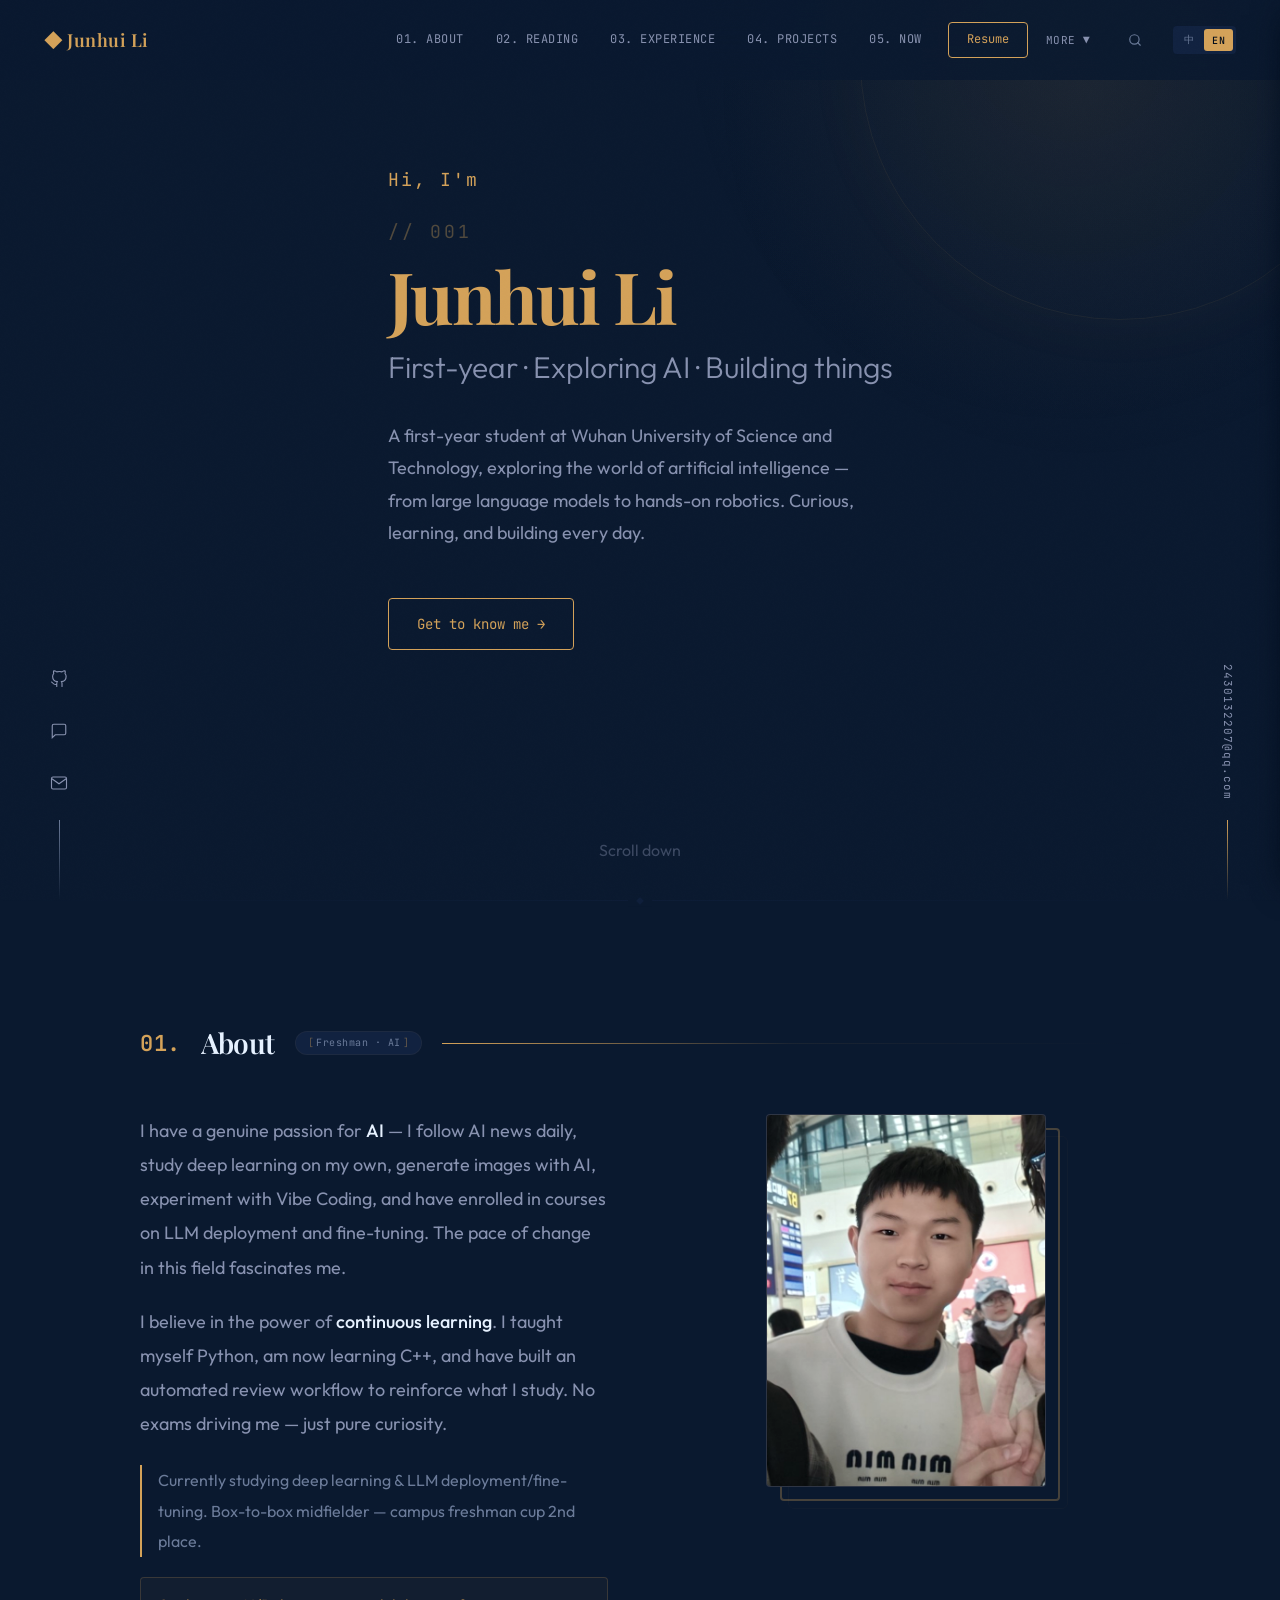
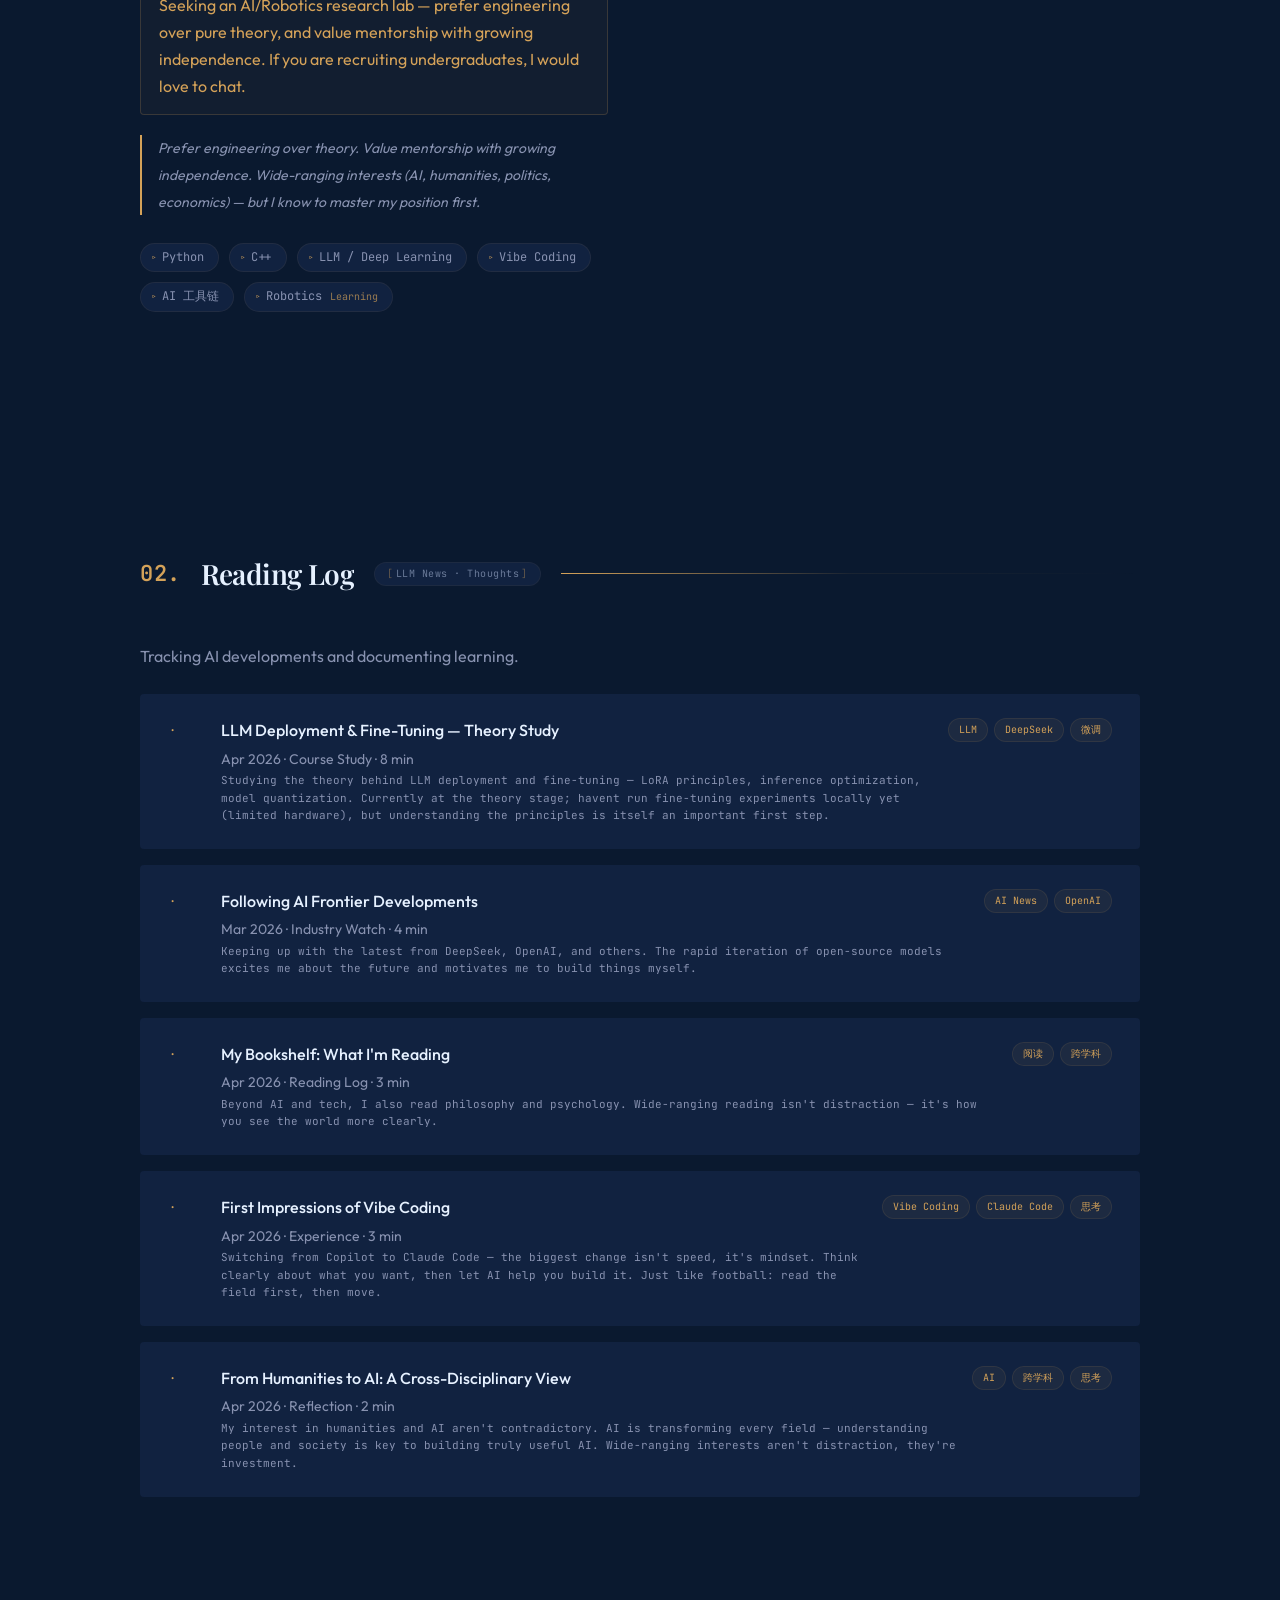
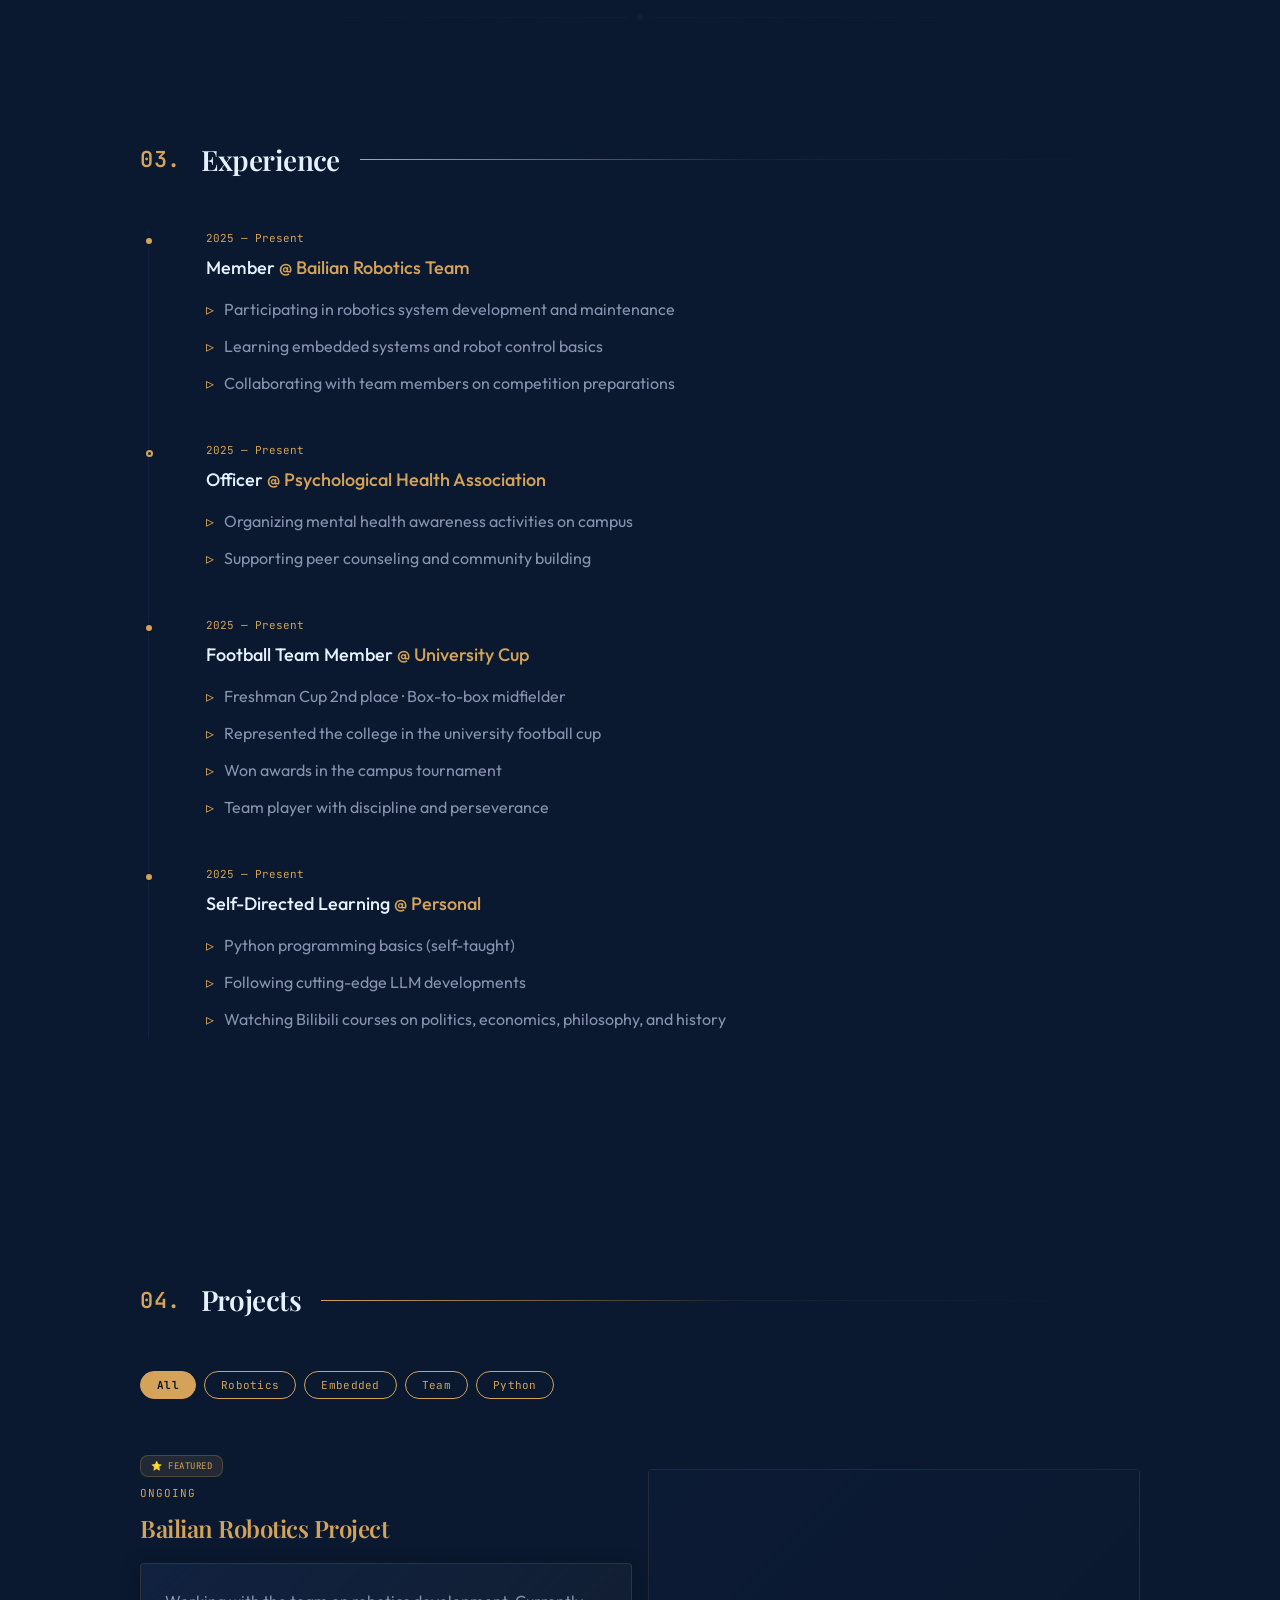
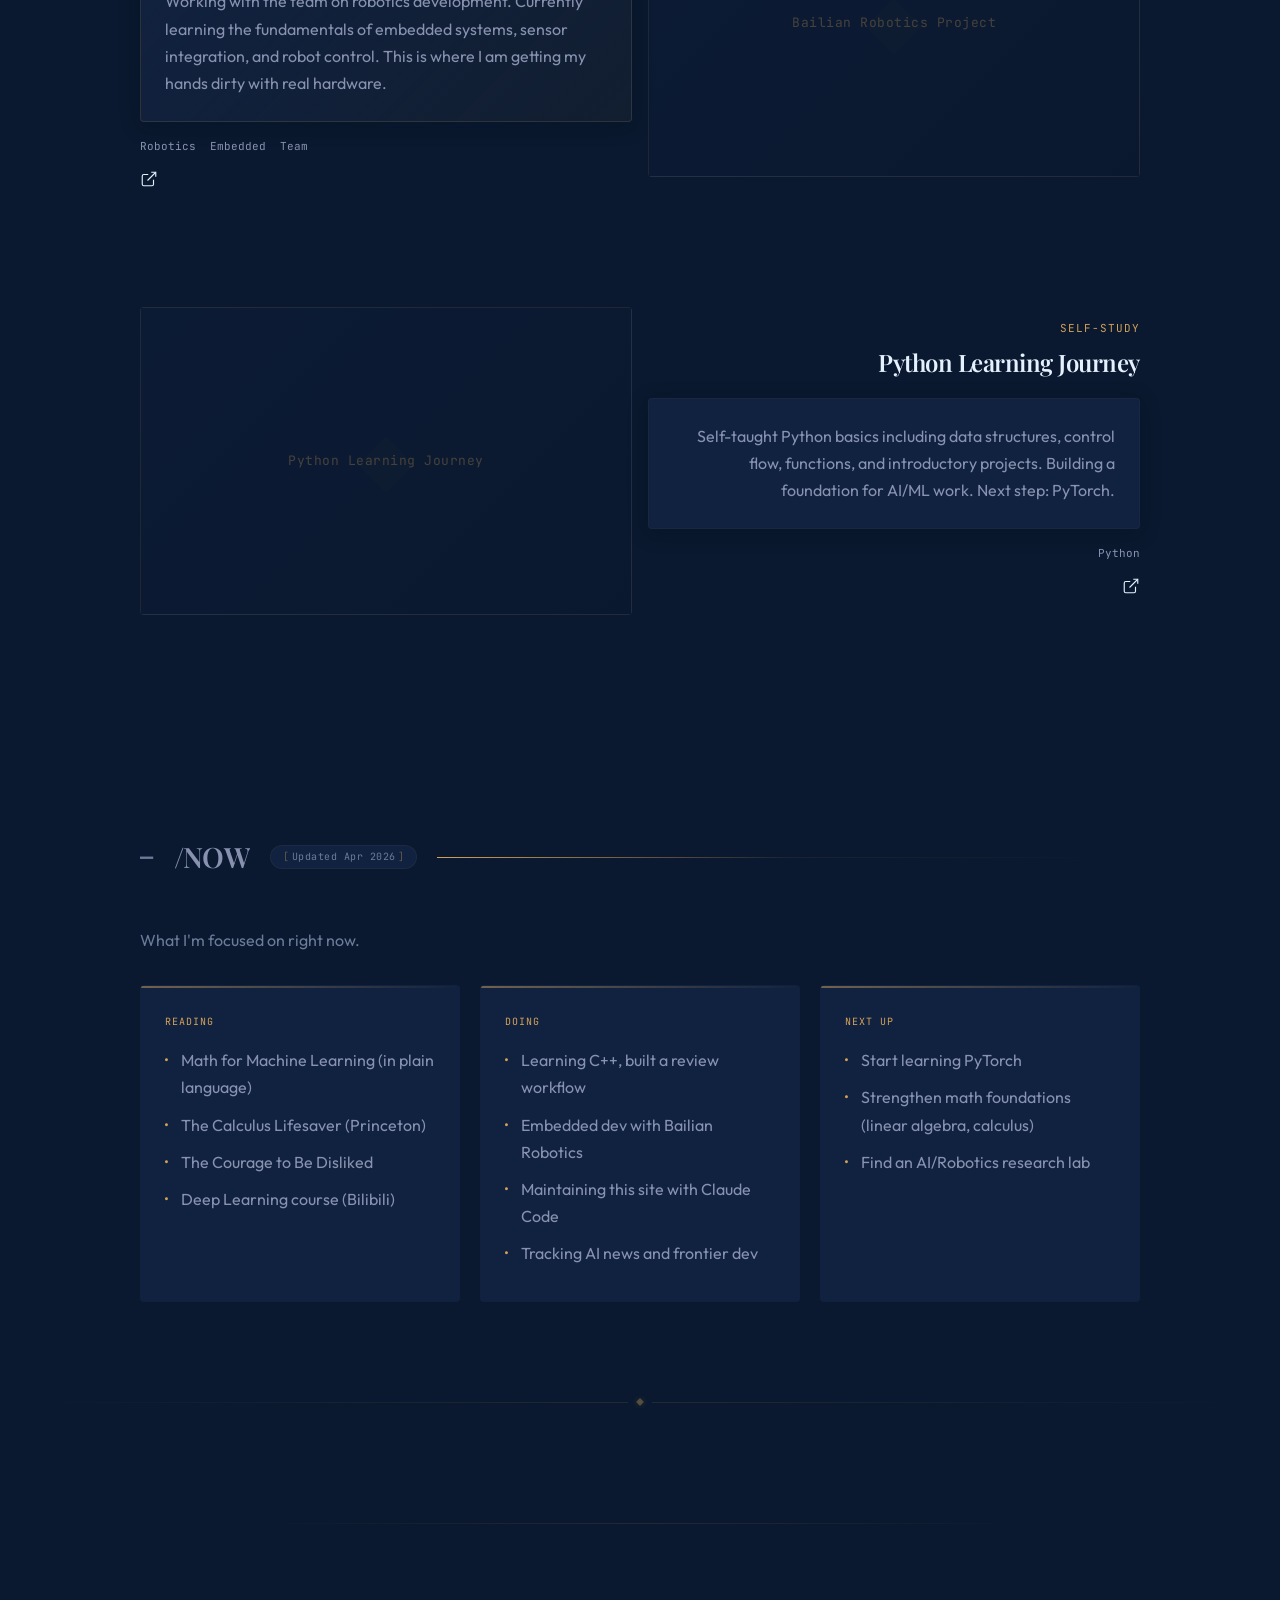
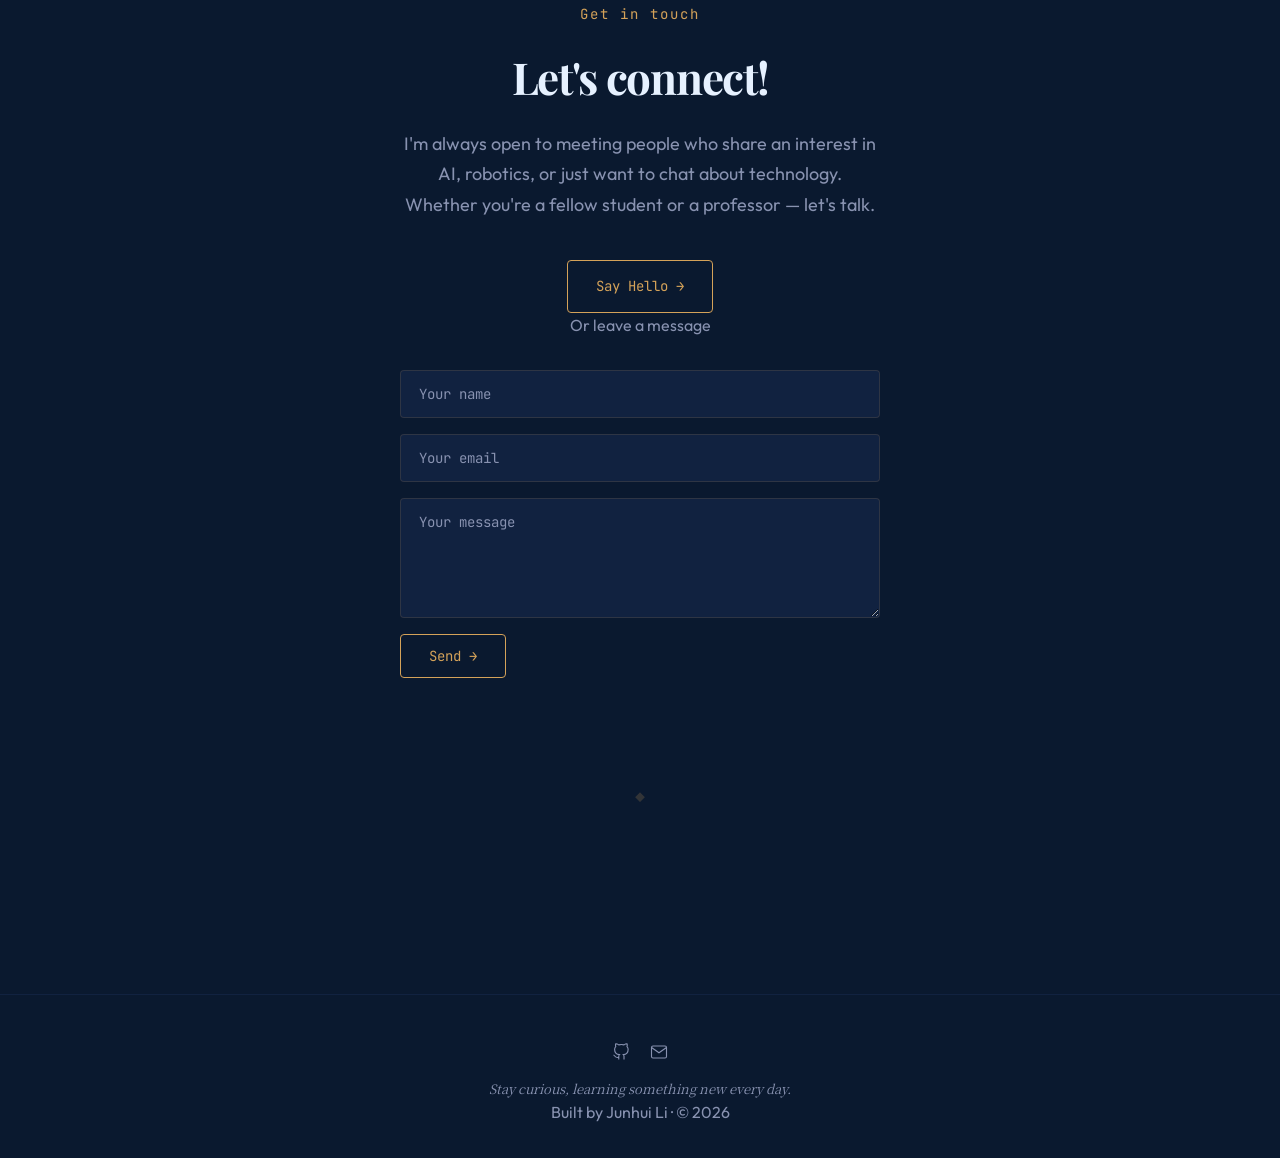
==== commit 1ad99bc1: "feat: Hero/About视觉深度+项目卡片Overlay+滚动指示器+技能标签重构 - Hero装饰圈520px+双层径向渐变+编号前缀//001+CTA增强 - About技能条→Britt" ====
--- a/index.html
+++ b/index.html
@@ -124,10 +124,11 @@
 <section class="hero">
   <div class="container">
     <p class="hero-overline" data-en="Hi, I'm" data-zh="你好，我是">你好，我是</p>
+    <p class="hero-number" aria-hidden="true">//&nbsp;001</p>
     <h1><em data-en="Junhui Li" data-zh="李军辉">李军辉</em></h1>
     <p class="sub" data-en="First-year · Exploring AI · Building things" data-zh="大一学生 · 探索 AI · 动手实践">大一学生 · 探索 AI · 动手实践</p>
     <p data-en="A first-year student at Wuhan University of Science and Technology, exploring the world of artificial intelligence — from large language models to hands-on robotics. Curious, learning, and building every day." data-zh="武汉科技大学大一学生，正在探索 AI 的世界——从大语言模型到机器人实践。保持好奇，每天都在学新东西。">武汉科技大学大一学生，正在探索 AI 的世界——从大语言模型到机器人实践。保持好奇，每天都在学新东西。</p>
-    <a href="#about-detail" class="cta"><span data-en="Learn more →" data-zh="了解更多 →">了解更多 →</span></a>
+    <a href="#about-detail" class="cta"><span data-en="Get to know me →" data-zh="认识我 →">认识我 →</span></a>
       <a href="#now" class="status-indicator" id="status-indicator" title="View what I'm doing now">
         <span class="status-dot"></span>
         <span class="status-text" data-zh="正在学习 PyTorch 深度学习框架" data-en="Currently learning PyTorch">正在学习 PyTorch 深度学习框架</span>
@@ -136,6 +137,10 @@
       <blockquote class="hero-quote" data-zh="先思考，后行动。减少无效跑动，站好位置，学会阅读。" data-en="Think first, act second. Cut wasted motion — read the field, hold your position.">
         先思考，后行动。减少无效跑动，站好位置，学会阅读。
       </blockquote>
+      <div class="scroll-indicator" onclick="scrollToAbout()" data-zh="向下滚动" data-en="Scroll down" aria-label="Scroll to content">
+        <span class="scroll-indicator-text" data-zh="向下滚动" data-en="Scroll down">向下滚动</span>
+        <svg class="scroll-indicator-arrow" width="16" height="16" viewBox="0 0 24 24" fill="none" stroke="currentColor" stroke-width="2" stroke-linecap="round" stroke-linejoin="round"><line x1="12" y1="5" x2="12" y2="19"/><polyline points="19 12 12 19 5 12"/></svg>
+      </div>
   </div>
 </section>
 
@@ -232,6 +237,7 @@
     <div class="search-header">
       <svg width="16" height="16" viewBox="0 0 24 24" fill="none" stroke="currentColor" stroke-width="2" stroke-linecap="round" stroke-linejoin="round" style="color:var(--gold);flex-shrink:0"><circle cx="11" cy="11" r="8"/><line x1="21" y1="21" x2="16.65" y2="16.65"/></svg>
       <input type="text" id="search-input" class="search-input" placeholder="搜索..." data-zh-placeholder="搜索..." data-en-placeholder="Search..." autocomplete="off">
+      <span class="search-hint-kbd">⌘K</span>
       <button class="search-close" onclick="closeSearch()" aria-label="Close">
         <svg width="18" height="18" viewBox="0 0 24 24" fill="none" stroke="currentColor" stroke-width="2" stroke-linecap="round" stroke-linejoin="round"><line x1="18" y1="6" x2="6" y2="18"/><line x1="6" y1="6" x2="18" y2="18"/></svg>
       </button>
--- a/css/style.css
+++ b/css/style.css
@@ -133,13 +133,17 @@
 
 /* ---- Hero ---- */
 .hero{min-height:100vh;display:flex;flex-direction:column;justify-content:center;position:relative;overflow:hidden}
-.hero::after{content:'';position:absolute;top:-120px;right:-80px;width:420px;height:420px;border:1px solid rgba(212,162,89,0.06);border-radius:50%;pointer-events:none}
-.hero::before{content:'';position:absolute;top:-30%;right:-20%;width:600px;height:600px;
-  background:radial-gradient(circle,rgba(212,162,89,0.05) 0%,transparent 70%);pointer-events:none}
-.hero-overline{font-family:var(--font-mono);font-size:var(--fz-sm);color:var(--gold);margin-bottom:24px;letter-spacing:2px}
-.hero h1{font-size:clamp(40px,8vw,72px);font-weight:700;color:var(--warm-white);letter-spacing:-0.03em;line-height:1.05;margin:0 0 8px;font-family:var(--font-display)}
+.hero::after{content:'';position:absolute;top:-200px;right:-100px;width:520px;height:520px;
+  border:1px solid rgba(212,162,89,0.07);border-radius:50%;pointer-events:none;
+  box-shadow:0 0 80px rgba(212,162,89,0.03)}
+.hero::before{content:'';position:absolute;top:-40%;right:-15%;width:800px;height:800px;
+  background:radial-gradient(circle,rgba(212,162,89,0.06) 0%,rgba(212,162,89,0.02) 40%,transparent 70%);pointer-events:none}
+.hero-number{font-family:var(--font-mono);font-size:var(--fz-sm);color:rgba(212,162,89,0.35);letter-spacing:3px;
+  margin-bottom:10px;animation-delay:0.1s!important;user-select:none}
+.hero-overline{font-family:var(--font-mono);font-size:var(--fz-sm);color:var(--gold);margin-bottom:20px;letter-spacing:2px}
+.hero h1{font-size:clamp(40px,8vw,72px);font-weight:700;color:var(--warm-white);letter-spacing:-0.03em;line-height:1.05;margin:0 0 12px;font-family:var(--font-display)}
 .hero h1 em{font-style:normal;color:var(--gold)}
-.hero .sub{font-size:clamp(20px,3vw,30px);font-weight:300;color:var(--slate);line-height:1.4;margin:0 0 28px;max-width:600px;font-family:var(--font-sans)}
+.hero .sub{font-size:clamp(20px,3vw,30px);font-weight:300;color:var(--slate);line-height:1.4;margin:0 0 32px;max-width:600px;font-family:var(--font-sans)}
 .hero p{font-size:var(--fz-lg);max-width:480px;line-height:1.8}
 .hero .cta{margin-top:48px;display:inline-flex;align-items:center;gap:10px;
   padding:14px 28px;border:1px solid var(--gold);border-radius:var(--radius);
@@ -149,6 +153,13 @@
 .hero .cta span{position:relative;z-index:1}
 .hero .container > *{animation:fadeInUp 0.6s ease backwards}
 .hero-quote{font-family:var(--font-serif);font-size:var(--fz-md);color:var(--slate);font-style:italic;text-align:center;margin-top:32px;opacity:0;transform:translateY(20px);max-width:500px;line-height:1.7}
+
+/* ---- Scroll Indicator ---- */
+.scroll-indicator{position:absolute;bottom:28px;left:50%;transform:translateX(-50%);display:flex;flex-direction:column;align-items:center;gap:4px;cursor:pointer;opacity:0.4;transition:opacity 0.3s ease;color:var(--slate);border:none;background:none;padding:8px;z-index:2}
+.scroll-indicator:hover{opacity:0.7}
+.scroll-indicator-text{font-family:var(--font-mono);font-size:9px;letter-spacing:1.5px;text-transform:uppercase}
+.scroll-indicator-arrow{animation:scrollBounce 2s ease-in-out infinite}
+@keyframes scrollBounce{0%,100%{transform:translateY(0);opacity:0.5}50%{transform:translateY(6px);opacity:1}}
 
 /* ---- Status Indicator ---- */
 .status-indicator{display:inline-flex;align-items:center;gap:10px;margin-top:32px;padding:8px 18px;background:var(--light-navy);border-radius:20px;border:1px solid rgba(212,162,89,0.15);font-family:var(--font-mono);font-size:11px;color:var(--slate);transition:all 0.3s cubic-bezier(0.22,1,0.36,1);opacity:0;transform:translateY(20px);text-decoration:none;cursor:pointer}
@@ -162,18 +173,19 @@
 .status-indicator:hover .status-arrow{opacity:1;transform:translateX(0)}
 
 /* ---- Dividers ---- */
-.section-divider{width:100%;height:1px;background:linear-gradient(90deg,transparent,var(--light-navy),transparent);margin:0;position:relative}
-.section-divider::after{content:'◆';position:absolute;left:50%;top:50%;transform:translate(-50%,-50%);font-size:8px;color:var(--light-navy);background:var(--navy);padding:0 8px}
+.section-divider{width:100%;height:1px;background:linear-gradient(90deg,transparent,rgba(17,34,64,0.5),transparent);margin:0;position:relative}
+.section-divider::after{content:'◆';position:absolute;left:50%;top:50%;transform:translate(-50%,-50%);font-size:8px;color:rgba(17,34,64,0.7);background:var(--navy);padding:0 8px}
 .section-divider.accent{background:linear-gradient(90deg,transparent,rgba(212,162,89,0.12),transparent)}
-.section-divider.accent::after{color:rgba(212,162,89,0.3)}
+.section-divider.accent::after{color:rgba(212,162,89,0.35);text-shadow:0 0 6px rgba(212,162,89,0.18)}
 .section-divider.thin{background:linear-gradient(90deg,transparent,rgba(73,86,112,0.4),transparent);opacity:0.5}
 .section-divider.thin::after{display:none}
 
 /* ---- Section Common ---- */
 .section{padding:120px 0}
 .section-heading{display:flex;align-items:center;gap:20px;margin-bottom:48px;position:relative}
-.section-heading::after{content:'';flex:1;height:1px;background:linear-gradient(90deg,rgba(212,162,89,0.08),transparent);min-width:40px}
-.section-heading .number{font-family:var(--font-mono);font-size:16px;color:var(--gold);font-weight:500;letter-spacing:0.5px;flex-shrink:0}
+.section-heading::after{content:'';flex:1;height:1px;
+  background:linear-gradient(90deg,var(--gold),rgba(212,162,89,0.08),transparent);min-width:40px}
+.section-heading .number{font-family:var(--font-mono);font-size:clamp(16px,2vw,22px);color:var(--gold);font-weight:600;letter-spacing:0.5px;flex-shrink:0}
 .section-heading h2{font-size:clamp(22px,3vw,28px);font-weight:600;color:var(--warm-white);letter-spacing:-0.02em;margin:0;font-family:var(--font-display);white-space:nowrap;overflow:hidden;text-overflow:ellipsis}
 .section-heading .tag{font-family:var(--font-mono);font-size:10px;color:var(--dark-slate);background:var(--light-navy);padding:3px 12px;border-radius:12px;letter-spacing:.5px;border:1px solid rgba(212,162,89,0.06);white-space:nowrap}
 .section-heading .tag::before{content:'[';color:var(--gold);opacity:0.4;margin-right:2px}
@@ -184,16 +196,18 @@
 
 /* ---- About ---- */
 .about-grid{display:grid;grid-template-columns:1fr 1fr;gap:64px;align-items:flex-start}
-.about-text p{font-size:var(--fz-lg);line-height:1.8;margin-bottom:20px}
+.about-text{max-width:480px}
+.about-text p{font-size:var(--fz-lg);line-height:1.9;margin-bottom:20px}
 .about-text strong{color:var(--warm-white);font-weight:500}
-.skills-bars{display:flex;flex-direction:column;gap:14px;margin-top:28px}
-.skill-item{display:flex;flex-direction:column;gap:5px}
-.skill-info{display:flex;justify-content:space-between;align-items:center}
-.skill-name{font-family:var(--font-mono);font-size:12px;color:var(--slate)}
-.skill-label{font-family:var(--font-mono);font-size:9px;color:var(--gold);padding:2px 8px;border:1px solid rgba(212,162,89,0.2);border-radius:10px}
-.skill-bar{width:100%;height:4px;background:var(--light-navy);border-radius:2px;overflow:hidden}
-.skill-fill{height:100%;background:linear-gradient(90deg,var(--gold),#e8c06a);border-radius:2px;transition:width 1.2s cubic-bezier(0.22,1,0.36,1);width:0}
-.skill-bar.visible .skill-fill{width:var(--target)}
+.skills-list{display:flex;flex-wrap:wrap;gap:10px;margin-top:28px}
+.skill-tag{font-family:var(--font-mono);font-size:12px;color:var(--slate);
+  padding:4px 14px 4px 10px;background:var(--light-navy);border-radius:20px;
+  border:1px solid rgba(212,162,89,0.08);
+  transition:all 0.25s cubic-bezier(0.22,1,0.36,1);cursor:default;
+  animation:fadeInUp 0.4s ease backwards}
+.skill-tag:hover{border-color:rgba(212,162,89,0.3);background:rgba(212,162,89,0.04);transform:translateY(-2px)}
+.skill-bullet{color:var(--gold);margin-right:5px;font-size:10px}
+.skill-tag-label{color:var(--gold);font-size:10px;opacity:0.7;margin-left:2px}
 .about-image{position:relative}
 .about-image .frame{position:relative;width:100%;max-width:280px;margin:0 auto}
 .about-image .frame .photo{position:relative;width:100%;aspect-ratio:3/4;border-radius:var(--radius);overflow:hidden;
@@ -202,8 +216,10 @@
 .about-image .frame:hover .photo .about-avatar{filter:grayscale(0%) contrast(1);transform:scale(1.04)}
 .about-image .frame .photo .initials{font-family:var(--font-display);font-size:52px;color:rgba(212,162,89,0.18);margin-bottom:20px;font-weight:700;letter-spacing:6px;position:relative;z-index:1}
 .about-image .frame .photo .caption{position:absolute;bottom:16px;font-family:var(--font-mono);font-size:10px;color:var(--dark-slate);letter-spacing:1px;z-index:1}
-.about-image .frame::before{content:'';position:absolute;inset:0;border:1px solid var(--gold);border-radius:var(--radius);z-index:-1;transform:translate(12px,12px);transition:all 0.4s cubic-bezier(0.22,1,0.36,1);opacity:0.4}
-.about-image .frame:hover::before{transform:translate(8px,8px);opacity:1}
+.about-image .frame::before{content:'';position:absolute;inset:0;border:2px solid var(--gold);border-radius:var(--radius);z-index:-1;transform:translate(14px,14px);transition:all 0.4s cubic-bezier(0.22,1,0.36,1);opacity:0.3}
+.about-image .frame:hover::before{opacity:0.7;transform:translate(10px,10px)}
+.about-image .frame::after{content:'';position:absolute;inset:0;border:1px solid rgba(212,162,89,0.15);border-radius:calc(var(--radius) + 2px);z-index:-2;transform:translate(22px,22px);transition:all 0.4s cubic-bezier(0.22,1,0.36,1);opacity:0.2}
+.about-image .frame:hover::after{opacity:0.4;transform:translate(18px,18px)}
 
 /* ---- Reading ---- */
 .reading-list{display:flex;flex-direction:column;gap:16px}
@@ -284,9 +300,10 @@
 .filter-btn.active{background:var(--gold);color:var(--dark-navy);border-color:var(--gold);font-weight:600}
 
 /* ---- Projects ---- */
-.project-card{position:relative;display:grid;grid-template-columns:1fr 1fr;gap:16px;margin-bottom:100px;align-items:center;transition:opacity 0.4s ease,transform 0.4s cubic-bezier(0.22,1,0.36,1)}
+.project-card{position:relative;display:grid;grid-template-columns:1fr 1fr;gap:16px;margin-bottom:100px;align-items:center;transition:opacity 0.4s ease,transform 0.4s cubic-bezier(0.22,1,0.36,1),box-shadow 0.4s ease}
 .project-card:last-child{margin-bottom:0}
 .project-card.filtered-out{opacity:0.2;transform:scale(0.96);pointer-events:none;filter:grayscale(0.6)}
+.project-card:hover{transform:translateY(-4px);box-shadow:0 20px 40px -15px rgba(2,12,27,0.5),0 0 30px -10px rgba(212,162,89,0.08)}
 .project-content{z-index:2;padding:12px 0;border-left:2px solid transparent;padding-left:16px;margin-left:-18px;transition:border-color 0.3s ease,transform 0.3s ease}
 .project-card:hover .project-content{border-left-color:var(--gold);transform:translateX(4px)}
 .project-card.right .project-content{grid-column:2/3;grid-row:1/2;text-align:right;border-left:none;border-right:2px solid transparent;padding-left:0;padding-right:16px;margin-left:0;margin-right:-18px}
@@ -302,7 +319,7 @@
 .project-links{display:flex;gap:10px;margin-top:14px}
 .project-card.right .project-links{justify-content:flex-end}
 .project-links a{font-size:16px;color:var(--warm-white);transition:var(--transition)}
-.project-links a:hover{color:var(--gold)}
+.project-links a:hover{color:var(--gold);transform:translateY(-2px)}
 .project-image{position:relative;border-radius:var(--radius);overflow:hidden}
 .project-card.right .project-image{grid-column:1/2;grid-row:1/2}
 .project-image .img-placeholder{width:100%;aspect-ratio:16/10;display:flex;align-items:center;justify-content:center;font-size:13px;color:var(--gold);font-family:var(--font-mono);position:relative;background:linear-gradient(135deg,var(--light-navy) 0%,var(--navy) 100%);letter-spacing:.5px;border:1px solid rgba(212,162,89,0.1);transition:all 0.4s ease;overflow:hidden}
@@ -312,6 +329,7 @@
 .project-image .overlay{position:absolute;inset:0;background:rgba(10,25,47,0.7);transition:var(--transition);z-index:1}
 .project-image:hover .overlay{background:transparent}
 .project-image:hover .img-placeholder{border-color:rgba(212,162,89,0.25);color:var(--warm-white)}
+.project-card:hover .project-image .img-placeholder{transform:scale(1.02)}
 
 /* ---- Mini Projects ---- */
 .other-grid{display:grid;grid-template-columns:1fr 1fr 1fr;gap:16px}
@@ -1372,6 +1390,7 @@
 .search-header{display:flex;align-items:center;gap:12px;padding:16px 20px;border-bottom:1px solid rgba(212,162,89,0.1)}
 .search-input{flex:1;background:transparent;border:none;color:var(--warm-white);font-family:var(--font-sans);font-size:16px;outline:none}
 .search-input::placeholder{color:var(--dark-slate)}
+.search-hint-kbd{font-family:var(--font-mono);font-size:9px;color:var(--dark-slate);background:rgba(212,162,89,0.08);border:1px solid rgba(212,162,89,0.15);border-radius:3px;padding:2px 5px;flex-shrink:0;line-height:1.4;pointer-events:none;user-select:none}
 .search-close{background:none;border:none;color:var(--dark-slate);cursor:pointer;padding:4px;transition:color 0.25s var(--easing);line-height:1;display:flex}
 .search-close:hover{color:var(--gold)}
 
@@ -1398,7 +1417,7 @@
 @media(max-width:1080px){.sidebar,.email-side{display:none}}
 /* ---- Print ---- */
 @media print {
-  .sidebar,.email-side,nav,#back-to-top,#reading-progress,#loader,.mobile-menu,.hamburger{display:none!important}
+  .sidebar,.email-side,nav,#back-to-top,#reading-progress,#loader,.mobile-menu,.hamburger,.search-overlay,.filter-bar,.blog-filter-bar,.scroll-indicator,.status-indicator{display:none!important}
   body{background:white!important;color:#000}
   .sub-page .sub-body-wrap{background:white!important;color:#000!important;max-width:none;padding:40px}
   .section{padding:20px 0;page-break-inside:avoid}
@@ -1456,6 +1475,7 @@
 }
 
 @media(max-width:480px){
+  .scroll-indicator{display:none!important}
   .container{padding:0 16px}
   nav{padding:0 16px}
   .hero h1{font-size:clamp(28px,10vw,40px)}
@@ -1697,11 +1717,12 @@
 .toolbox-sub-item:hover{border-color:rgba(212,162,89,0.15)}
 .tool-sub-name{font-family:var(--font-mono);font-size:var(--fz-sm);color:var(--warm-white)}
 .tool-sub-desc{font-size:12px;color:var(--dark-slate)}
-@media(max-width:768px){.research-grid-sub,.creative-sub-list,.life-sub-grid,.toolbox-sub-items{grid-template-columns:1fr}}
+@media(max-width:768px){.search-hint-kbd{display:none}.research-grid-sub,.creative-sub-list,.life-sub-grid,.toolbox-sub-items{grid-template-columns:1fr}}
 
 /* ---- Accessibility: Reduced Motion ---- */
 @media(prefers-reduced-motion:reduce){
   *,*::before,*::after{animation-duration:0.01ms!important;animation-iteration-count:1!important;transition-duration:0.01ms!important;scroll-behavior:auto!important}
+  .scroll-indicator-arrow{animation:none!important}
   .hero .container > *{opacity:1!important;transform:none!important;animation:none!important}
   .reveal,.reveal-left,.reveal-right,.reveal-scale{opacity:1!important;transform:none!important}
   .gallery-item{opacity:1!important;transform:none!important}
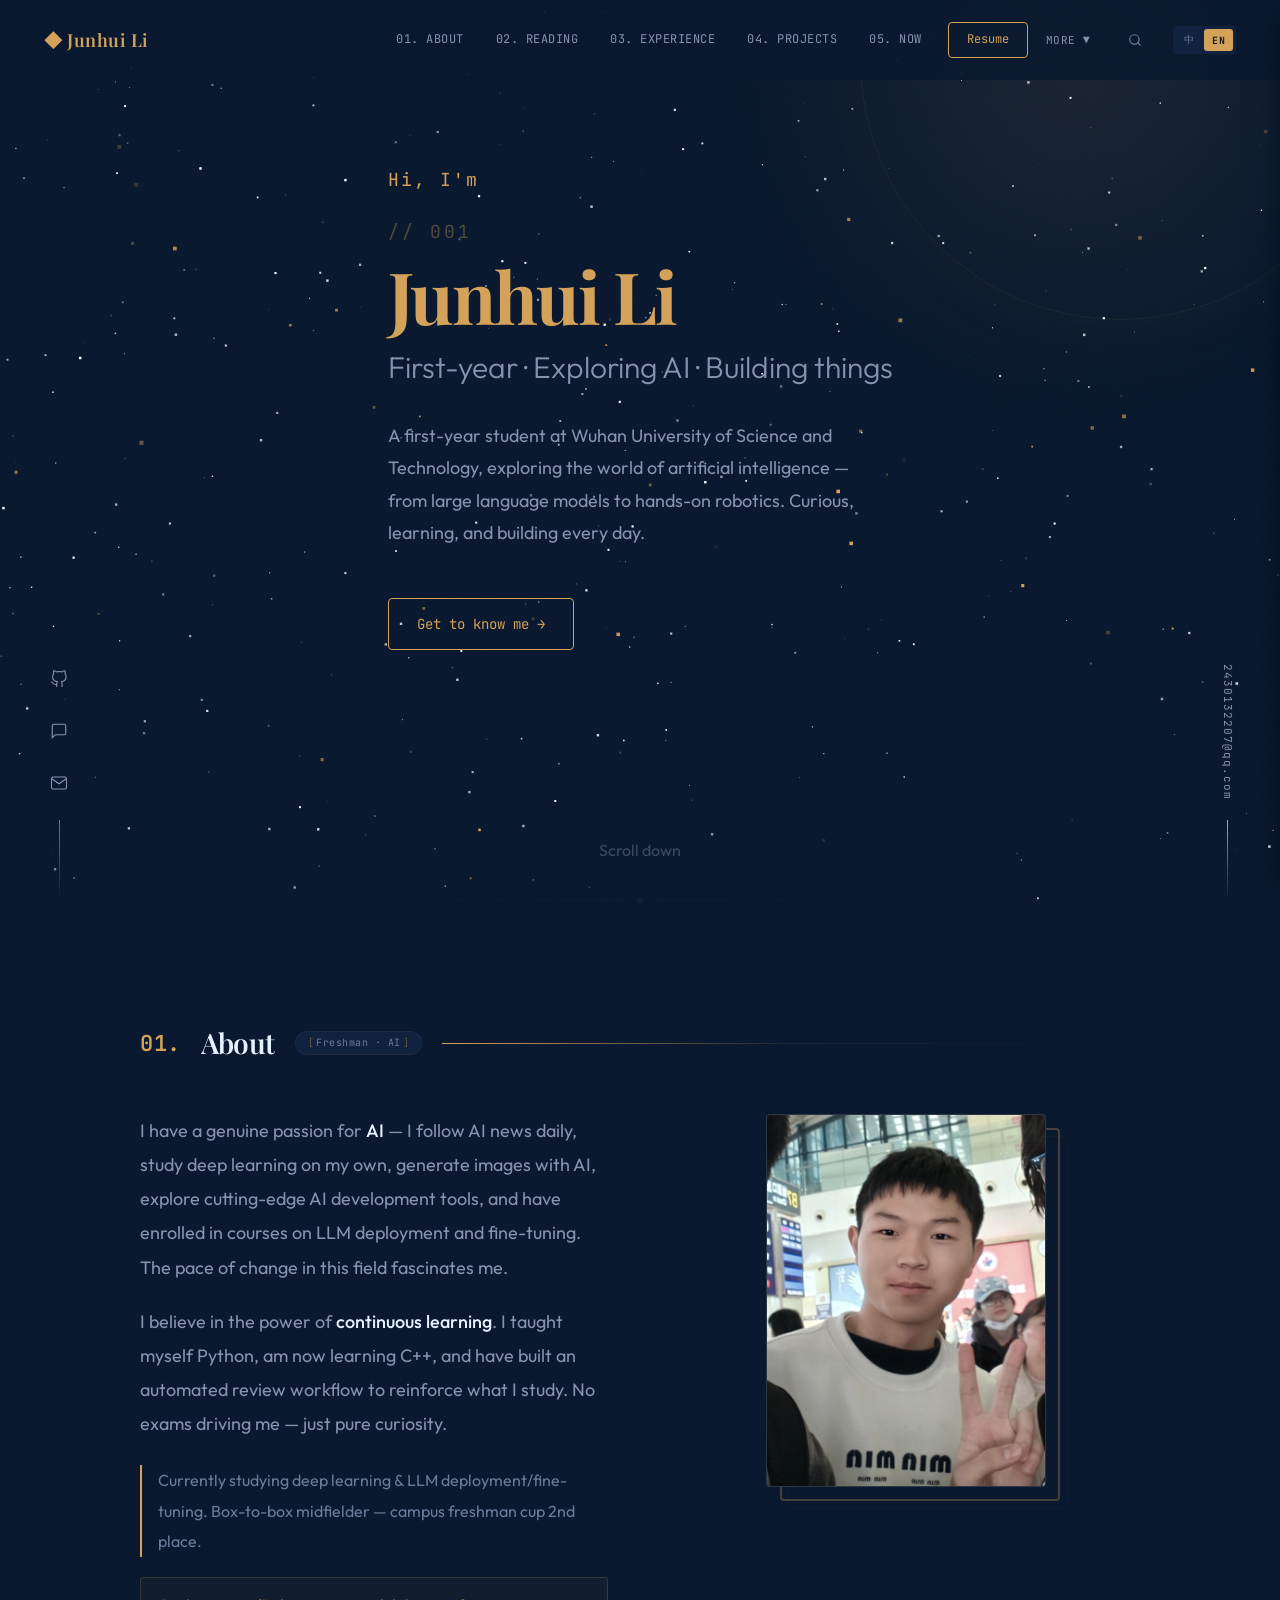
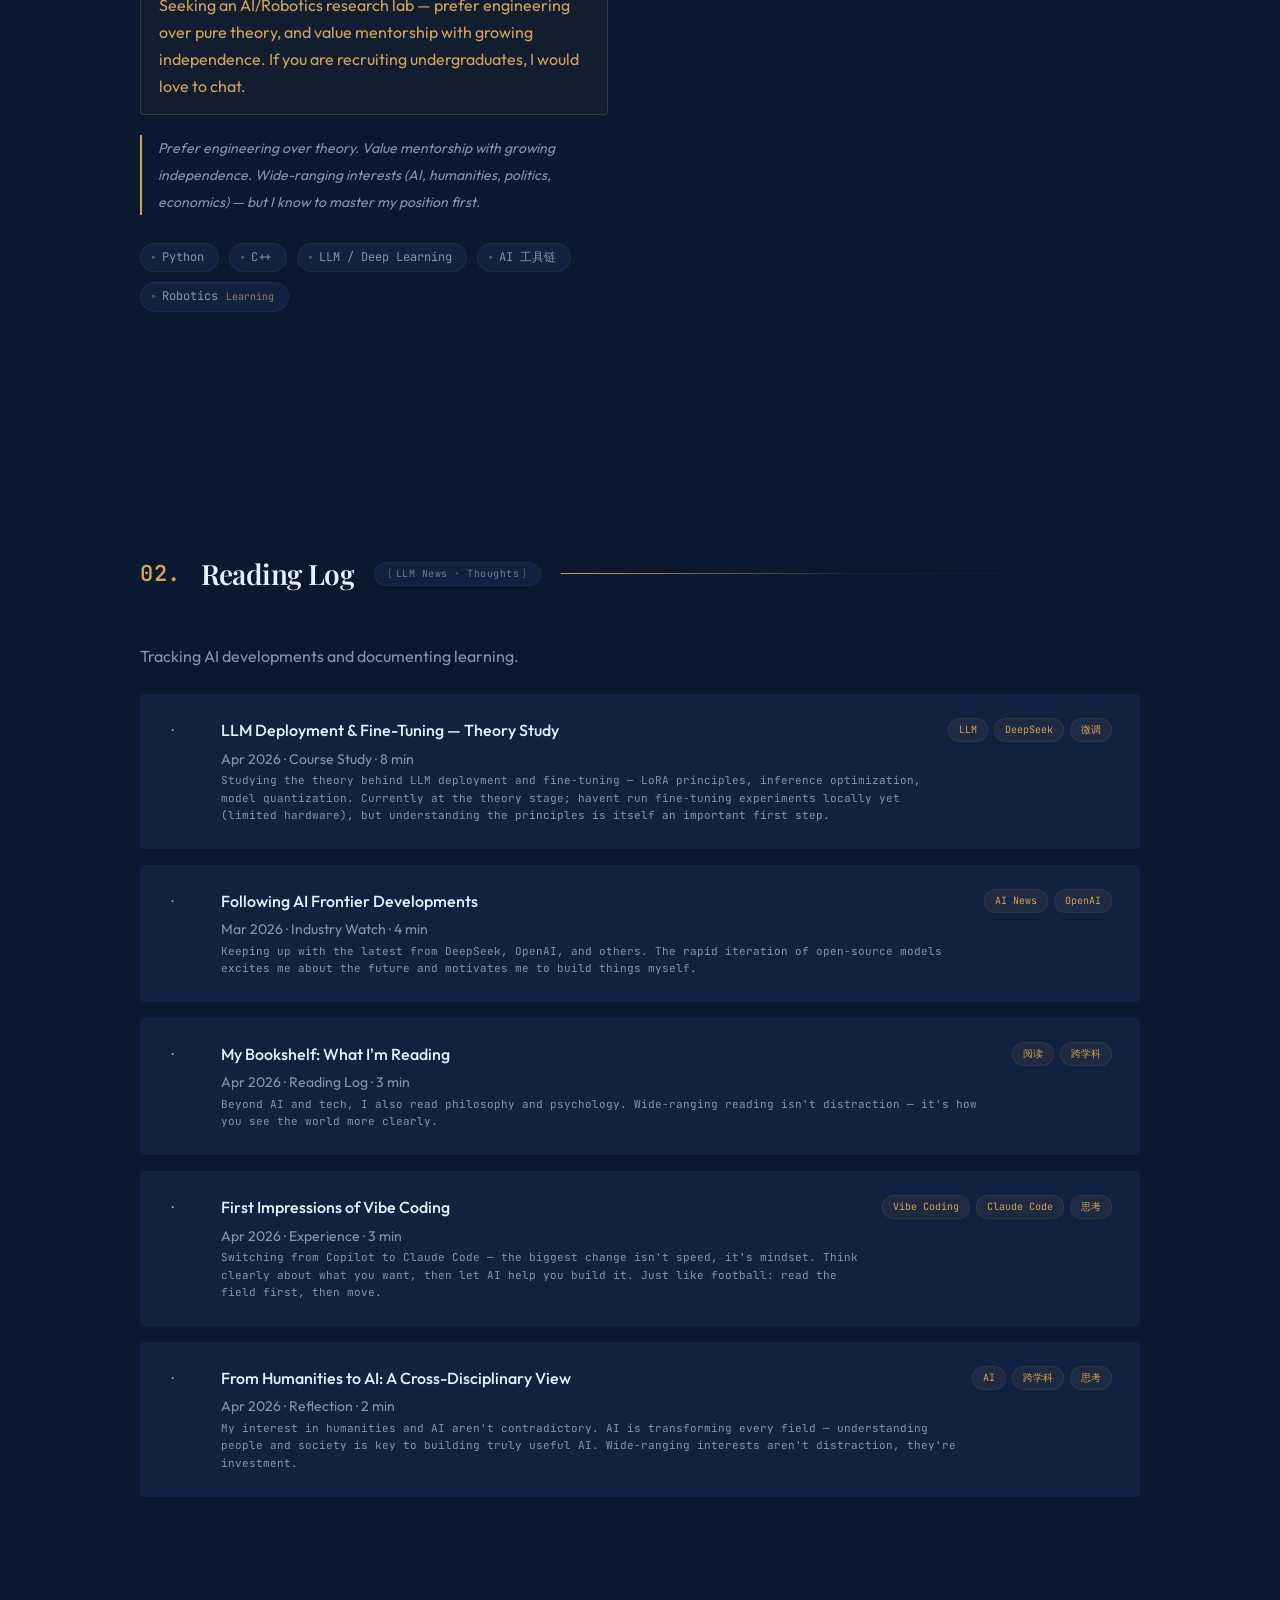
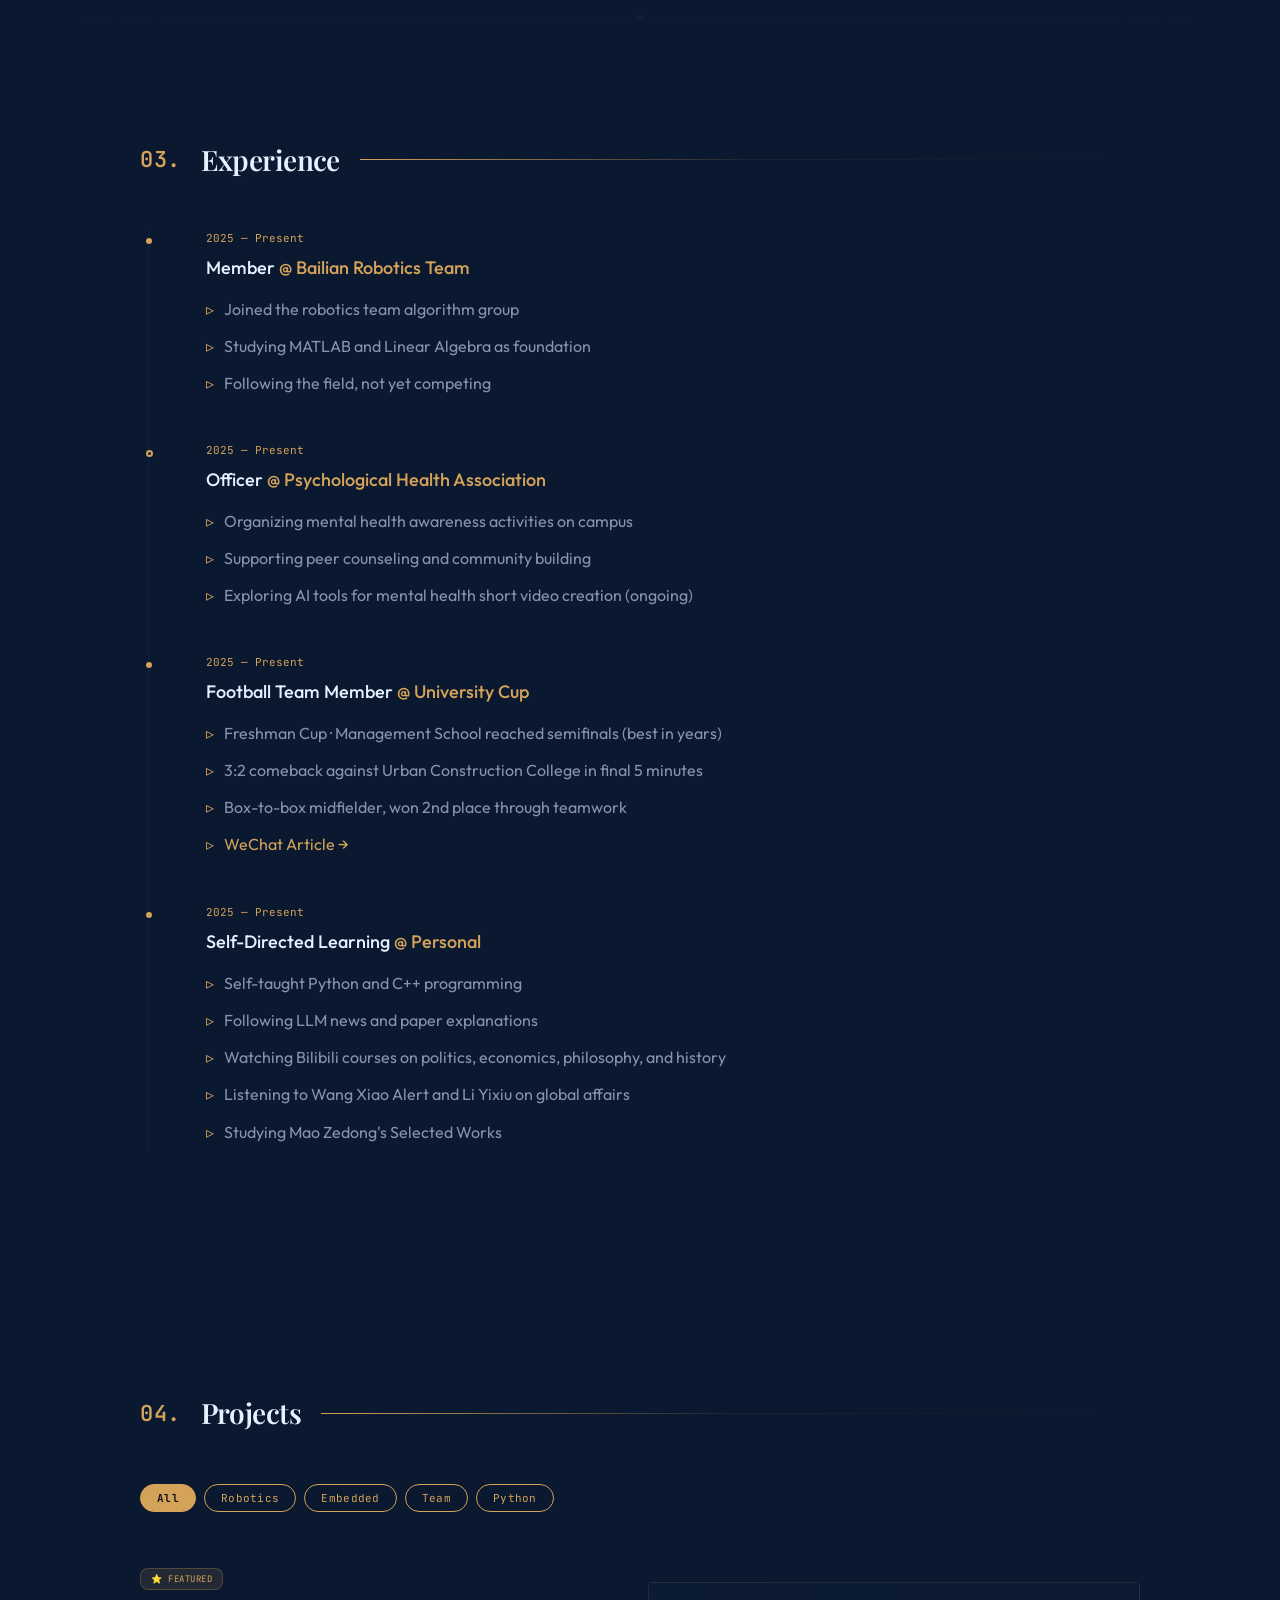
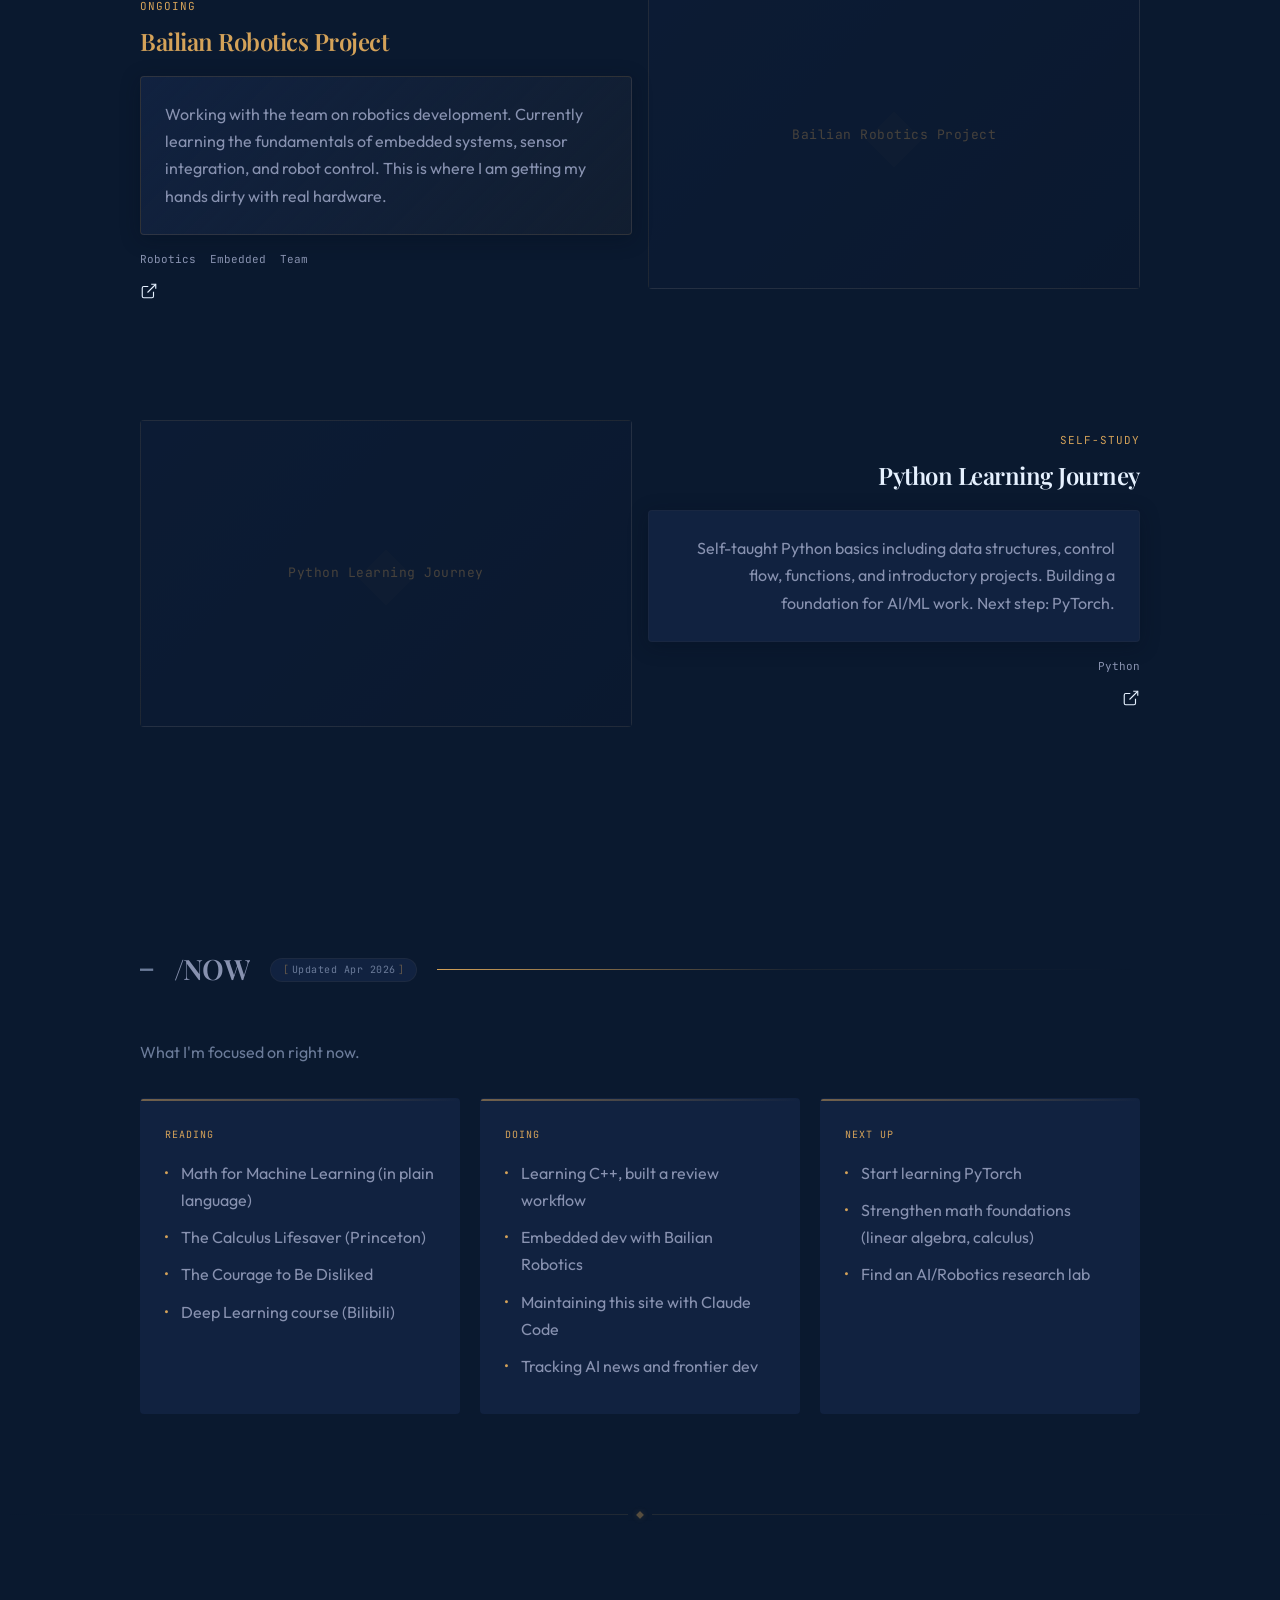
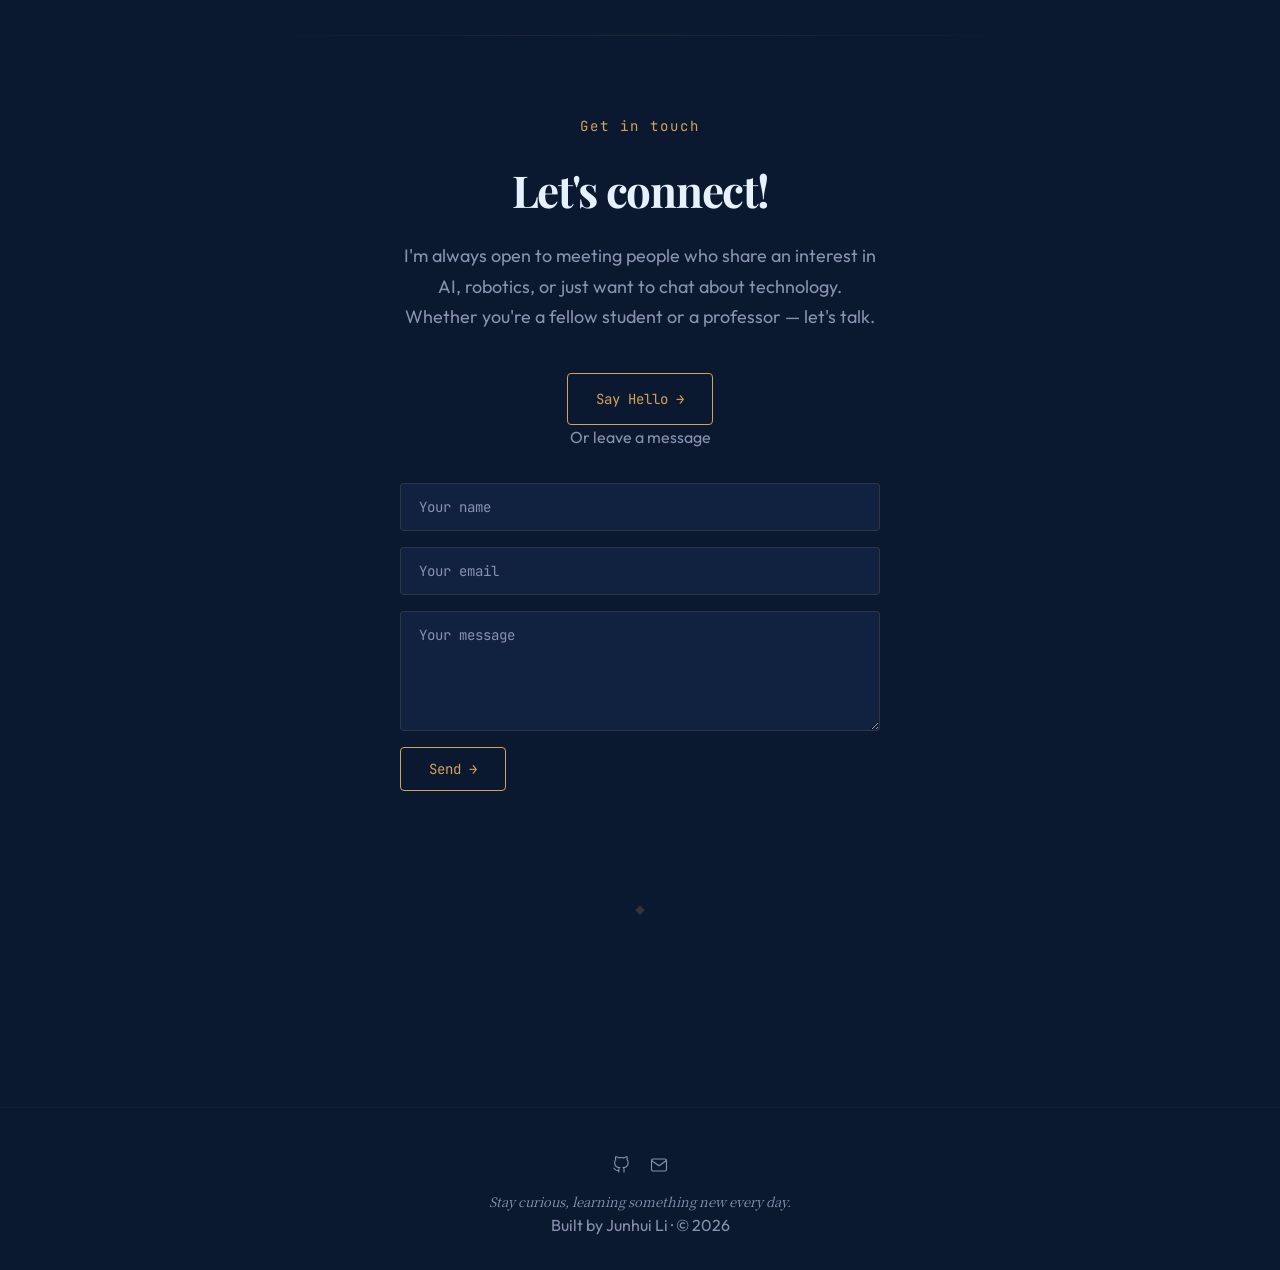
==== commit eb72984e: "feat: 动态星空背景——Canvas粒子系统+流星+鼠标视差 - 新建 js/starfield.js（269行），Canvas 2D 粒子系统 - 200(移动端)/400(桌面)颗星星，10%" ====
--- a/index.html
+++ b/index.html
@@ -273,6 +273,7 @@
 <div id="sub-view" class="view-hidden" role="region" aria-label="Content page"></div>
 
 <!-- Scripts -->
+<script src="js/starfield.js?v=3"></script>
 <script src="js/data.js?v=3"></script>
 <script src="js/data-loader.js?v=3"></script>
 <script src="js/i18n.js?v=3"></script>
--- a/css/style.css
+++ b/css/style.css
@@ -718,6 +718,7 @@
 
 .sub-theme-archive .sub-nav a{color:var(--sub-text);border-color:var(--sub-border)}
 .sub-theme-archive .sub-nav a:hover{color:var(--sub-heading);border-color:rgba(255,255,255,0.1)}
+
 
 /* Print — Resume (clean typography, paper-inspired) */
 .sub-body-wrap.sub-theme-print{background:#fcfbf9;color:#3d3d4a}
@@ -1377,6 +1378,9 @@
 .search-toggle svg{display:block}
 .search-toggle-mob{display:none}
 .search-toggle-desk{margin-left:4px}
+
+/* ---- Starfield Canvas ---- */
+#starfield-canvas{position:fixed;inset:0;z-index:-1;pointer-events:none;width:100vw;height:100vh}
 
 /* ---- Search Overlay ---- */
 .search-overlay{position:fixed;inset:0;z-index:200;background:rgba(2,12,27,0.85);backdrop-filter:blur(12px);-webkit-backdrop-filter:blur(12px);display:flex;align-items:flex-start;justify-content:center;padding:100px 20px;opacity:0;visibility:hidden;transition:opacity 0.3s ease,visibility 0.3s ease}
@@ -1710,7 +1714,20 @@
 .life-sub-icon svg{width:32px;height:32px}
 .life-sub-label{font-family:var(--font-sans);font-size:var(--fz-md);color:var(--warm-white);margin-bottom:6px}
 .life-sub-desc{font-size:var(--fz-sm);color:var(--slate)}
-.toolbox-sub-category{margin-bottom:32px}
+.life-sub-photo{width:100%;max-width:360px;height:auto;border-radius:4px;margin-top:12px;border:1px solid rgba(212,162,89,0.1);display:block;margin-left:auto;margin-right:auto}
+.life-sub-item-link{display:block;text-decoration:none;position:relative}
+.life-sub-item-link:hover{border-color:rgba(212,162,89,0.2)}
+.life-sub-item-link:hover .life-sub-label{color:var(--gold)}
+.life-sub-item-link .life-sub-icon::after{content:'↗';position:absolute;top:-2px;margin-left:4px;font-size:10px;color:var(--gold);opacity:0;transition:opacity 0.25s var(--easing)}
+.life-sub-item-link:hover .life-sub-icon::after{opacity:0.8}
+.life-item-link{text-decoration:none;color:inherit}
+.life-item-link:hover{transform:scale(1.03);border-color:rgba(212,162,89,0.15);box-shadow:0 8px 20px -8px rgba(0,0,0,0.3)}
+.life-item-link:hover .life-icon{opacity:1;color:var(--gold);transform:scale(1.15)}
+.life-item-link:hover .label{color:var(--gold)}
+.life-item-link:hover .desc{opacity:1;max-height:30px}
+.life-item-link .life-icon{position:relative}
+.life-item-link .life-icon::after{content:'↗';position:absolute;top:-6px;right:-10px;font-size:10px;color:var(--gold);opacity:0;transition:opacity 0.25s var(--easing)}
+.life-item-link:hover .life-icon::after{opacity:0.8}
 .toolbox-sub-category h3{font-family:var(--font-mono);font-size:var(--fz-sm);color:var(--gold);margin-bottom:14px;text-transform:uppercase;letter-spacing:1px}
 .toolbox-sub-items{display:grid;grid-template-columns:repeat(2,1fr);gap:12px}
 .toolbox-sub-item{display:flex;flex-direction:column;gap:4px;padding:16px 20px;background:var(--gold-glow);border:1px solid rgba(212,162,89,0.06);border-radius:6px;transition:all 0.2s var(--easing)}
@@ -1730,3 +1747,31 @@
   .project-image .img-placeholder::after{display:none}
   .contact-wrap .cta{animation:none}
 }
+
+/* ---- Life Subpage: Photo Wall ---- */
+.life-photos-section{margin-top:48px}
+.life-photos-divider{width:100%;height:1px;background:linear-gradient(90deg,transparent,rgba(212,162,89,0.12),transparent);margin-bottom:24px}
+.life-photos-heading{font-family:var(--font-mono);font-size:12px;color:var(--gold);letter-spacing:1px;margin-bottom:20px}
+.life-photos-grid{display:flex;flex-wrap:wrap;gap:16px}
+.life-photo-item{position:relative;flex:1 1 calc(50% - 8px);min-width:280px;border-radius:6px;overflow:hidden;cursor:pointer;border:1px solid rgba(212,162,89,0.08);transition:all 0.3s var(--easing);background:var(--light-navy)}
+.life-photo-item:hover{transform:scale(1.02);border-color:rgba(212,162,89,0.2);box-shadow:0 8px 24px -8px rgba(0,0,0,0.3)}
+.life-photo-item img{width:100%;height:260px;object-fit:cover;display:block;transition:transform 0.4s ease}
+.life-photo-item:hover img{transform:scale(1.05)}
+.life-photo-label{position:absolute;bottom:0;left:0;right:0;padding:40px 16px 12px;background:linear-gradient(transparent,rgba(2,12,27,0.85));font-family:var(--font-mono);font-size:11px;color:var(--warm-white);letter-spacing:0.5px}
+.life-photos-more{display:inline-block;margin-top:20px;font-family:var(--font-mono);font-size:12px;color:var(--gold);text-decoration:none;transition:all 0.25s var(--easing);padding:8px 0}
+.life-photos-more:hover{color:var(--warm-white);transform:translateX(4px)}
+
+/* ---- Life Subpage: Lightbox ---- */
+.life-lightbox-overlay{position:fixed;inset:0;z-index:9999;background:rgba(2,12,27,0.95);display:flex;align-items:center;justify-content:center;flex-direction:column;backdrop-filter:blur(8px);-webkit-backdrop-filter:blur(8px)}
+.life-lightbox-overlay .gallery-lightbox-close{position:absolute;top:20px;right:24px;z-index:10;background:none;border:none;color:var(--warm-white);font-size:28px;cursor:pointer;padding:8px;line-height:1;opacity:0.6;transition:opacity 0.2s;font-family:var(--font-sans)}
+.life-lightbox-overlay .gallery-lightbox-close:hover{opacity:1}
+.life-lightbox-overlay .gallery-lightbox-nav{position:absolute;top:50%;transform:translateY(-50%);z-index:10;background:none;border:none;color:var(--warm-white);font-size:48px;cursor:pointer;padding:16px;line-height:1;opacity:0.4;transition:opacity 0.2s;font-family:var(--font-sans)}
+.life-lightbox-overlay .gallery-lightbox-nav:hover{opacity:0.8}
+.life-lightbox-overlay .gallery-lightbox-prev{left:16px}
+.life-lightbox-overlay .gallery-lightbox-next{right:16px}
+.life-lightbox-overlay .gallery-lightbox-counter{position:absolute;bottom:24px;left:50%;transform:translateX(-50%);font-family:var(--font-mono);font-size:12px;color:var(--slate);letter-spacing:1px}
+.life-lightbox-overlay #life-lightbox-img{max-width:90vw;max-height:85vh;width:auto;height:auto;object-fit:contain;border-radius:4px;box-shadow:0 20px 60px rgba(0,0,0,0.5);display:block}
+
+/* ---- Life Subpage: Responsive ---- */
+@media(max-width:768px){.life-photo-item{flex:1 1 100%}.life-photo-item img{height:200px}.life-lightbox-overlay .gallery-lightbox-nav{font-size:32px}}
+@media(max-width:480px){.life-photos-section{margin-top:32px}.life-photo-item img{height:160px}.life-lightbox-overlay .gallery-lightbox-nav{font-size:28px}}
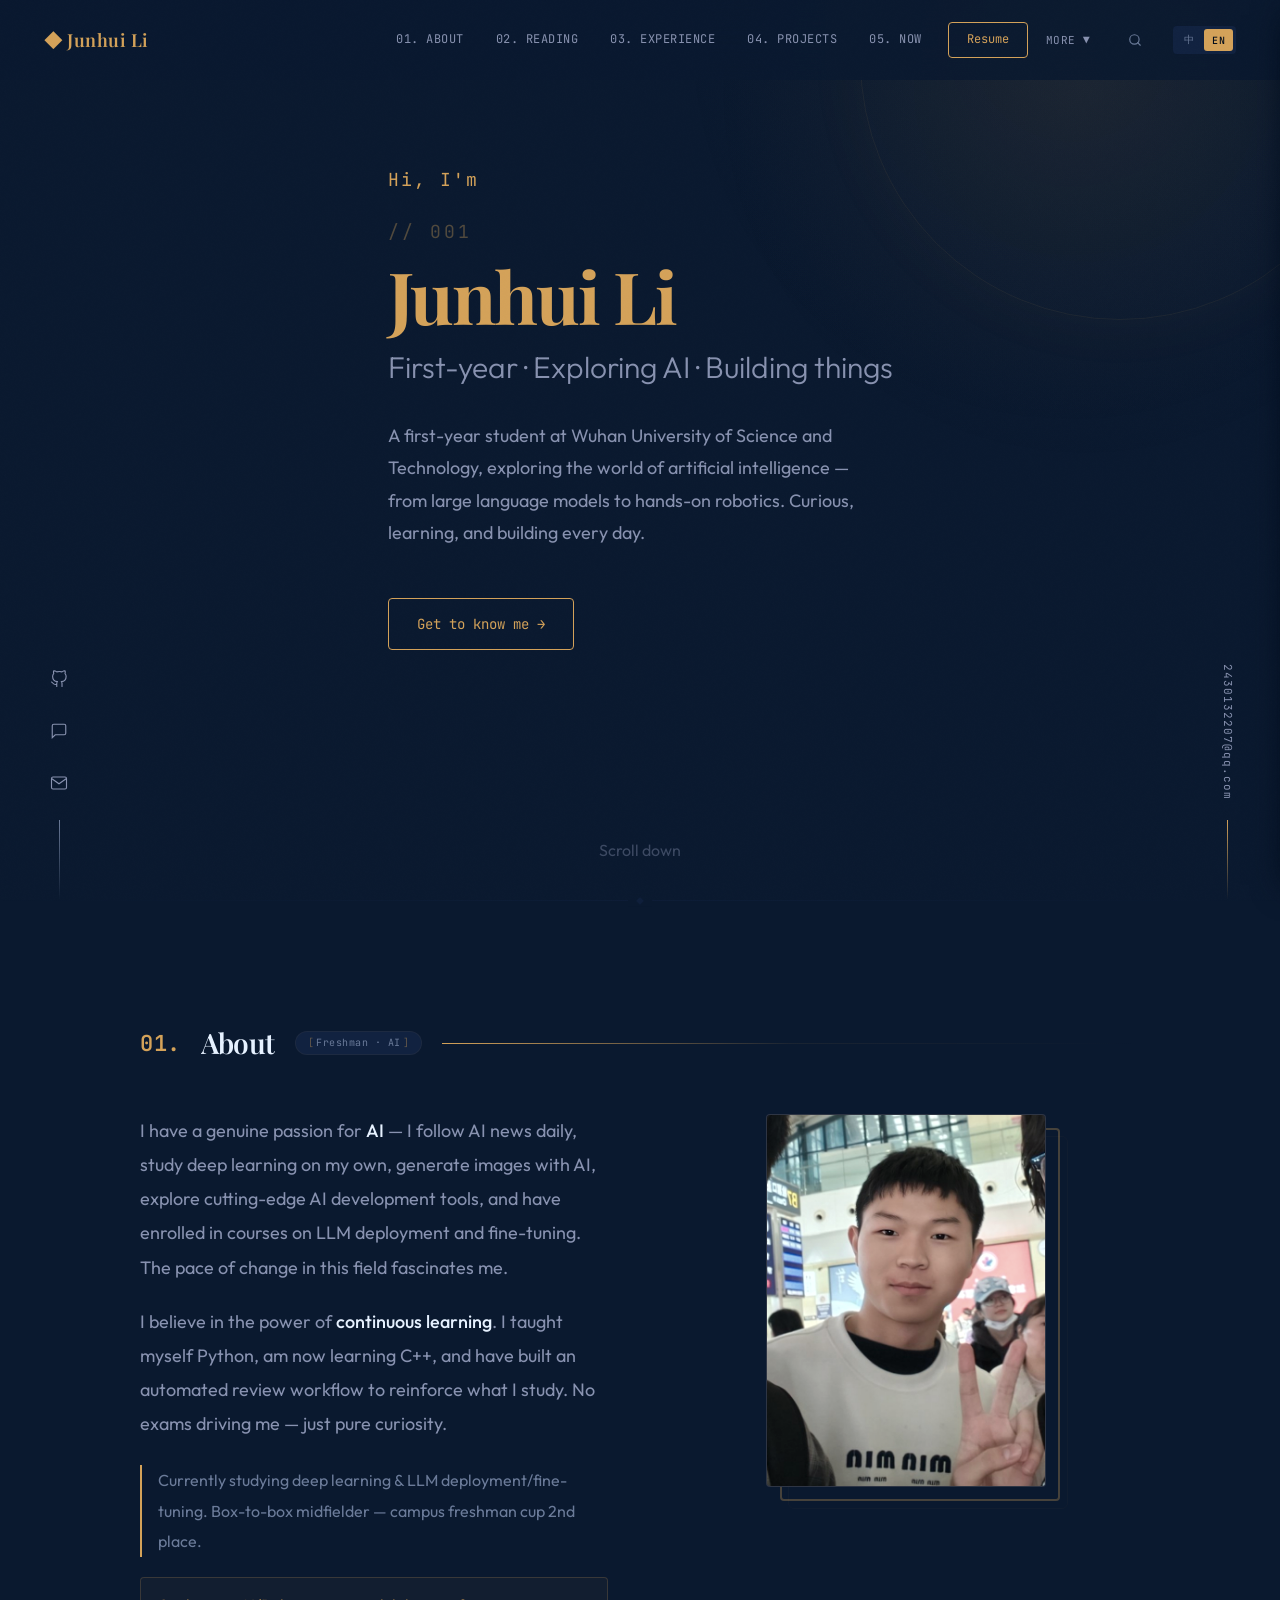
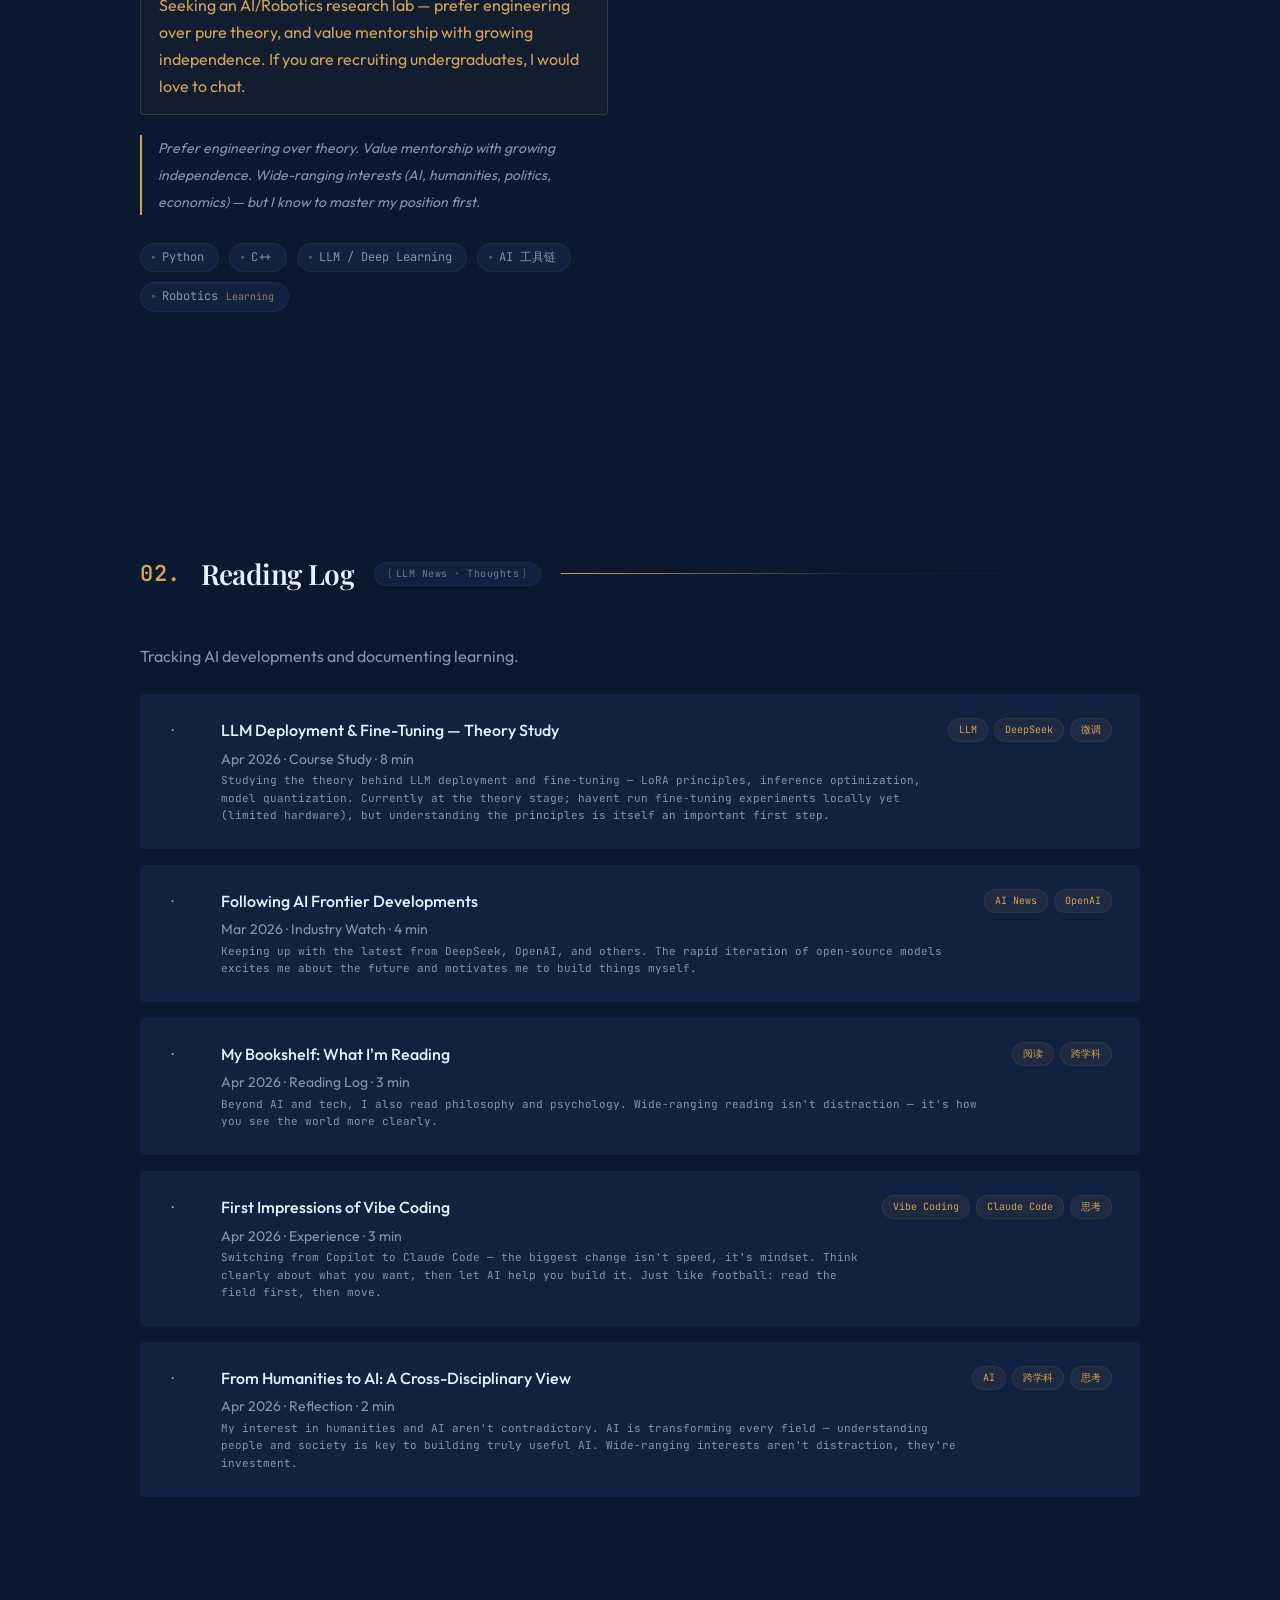
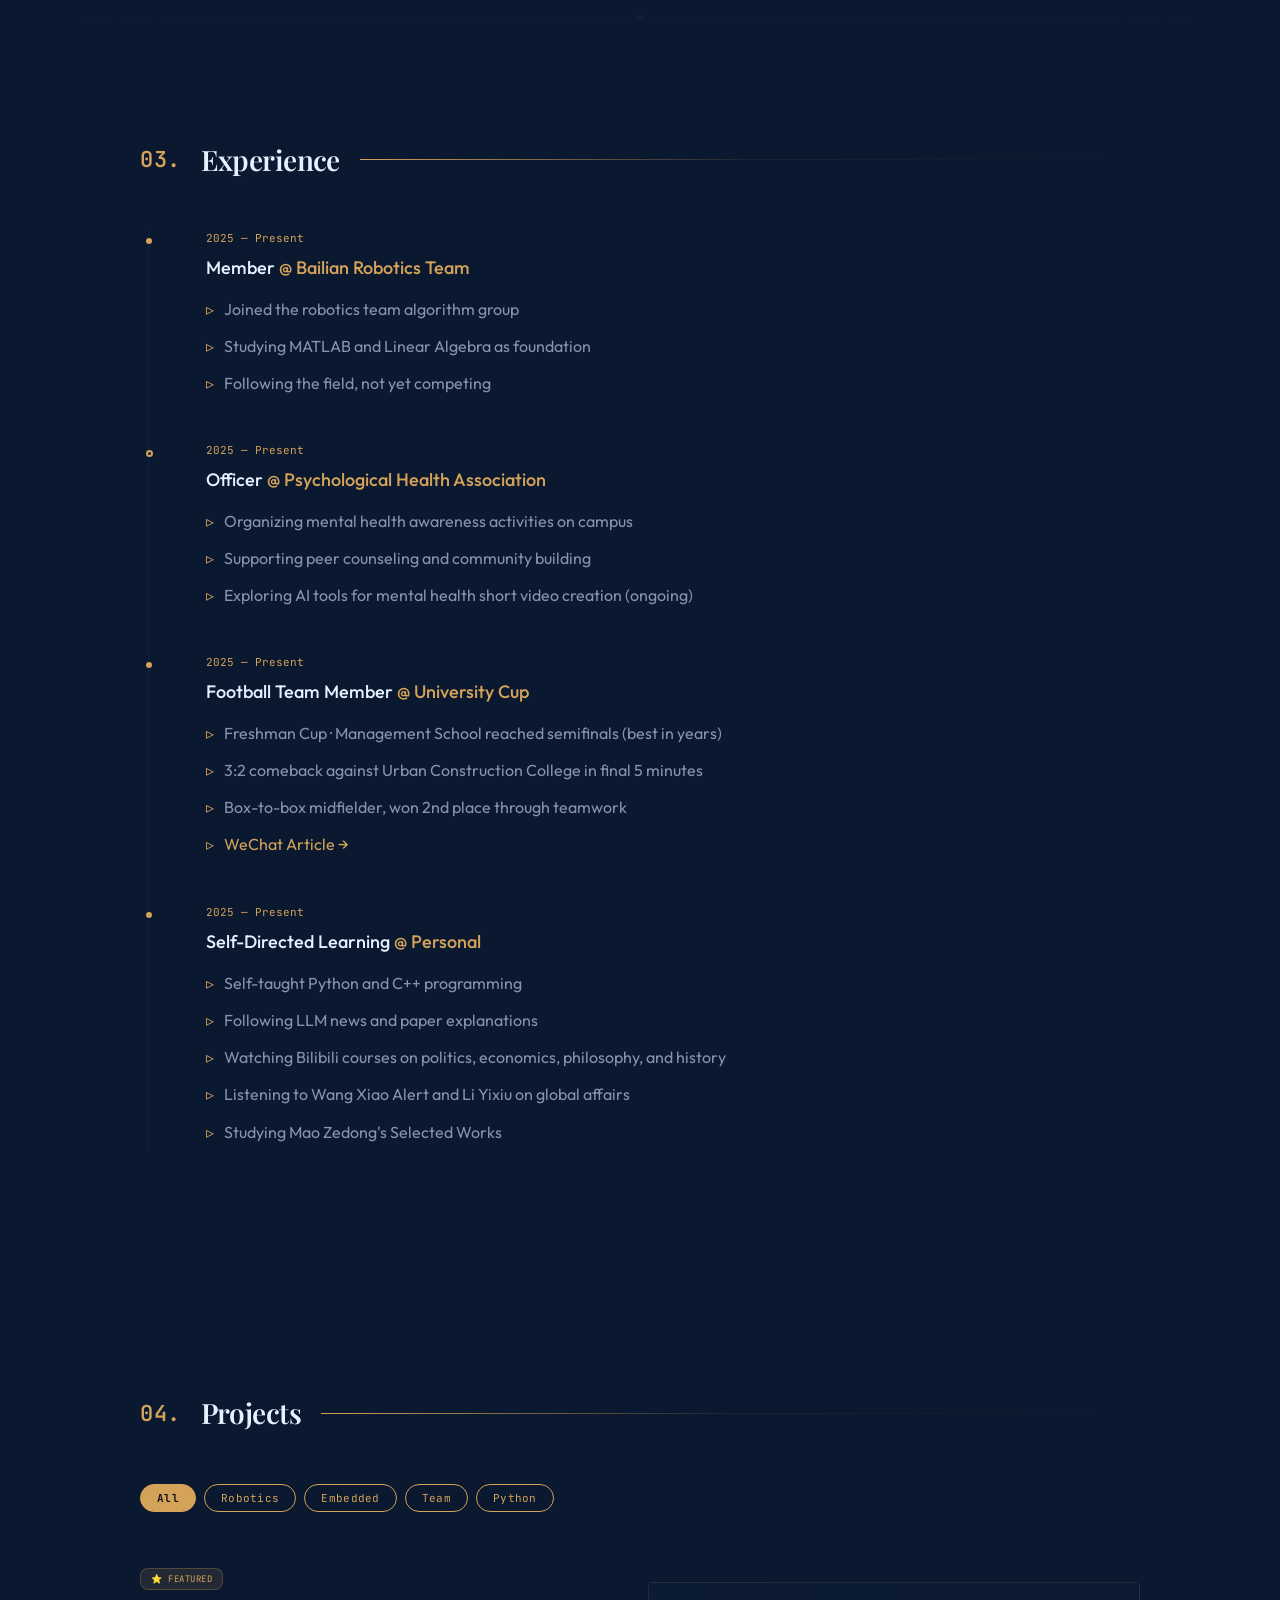
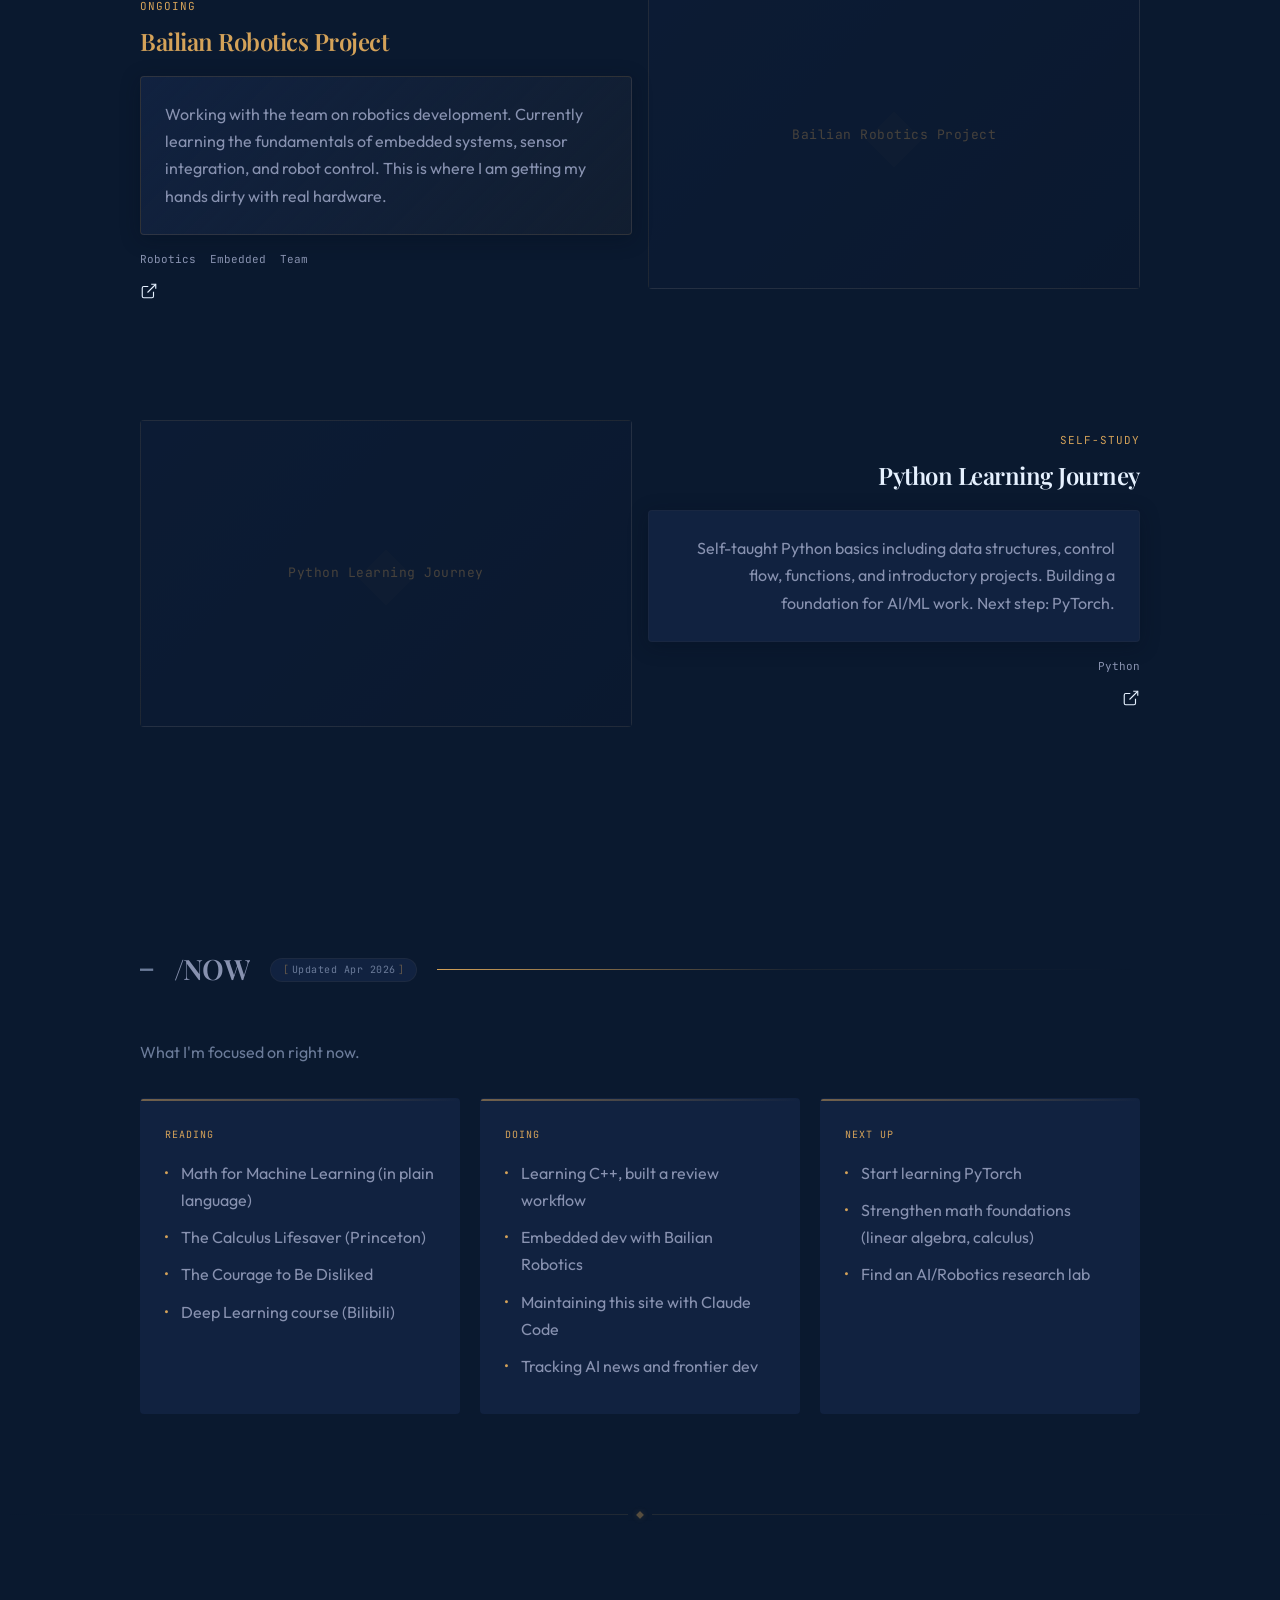
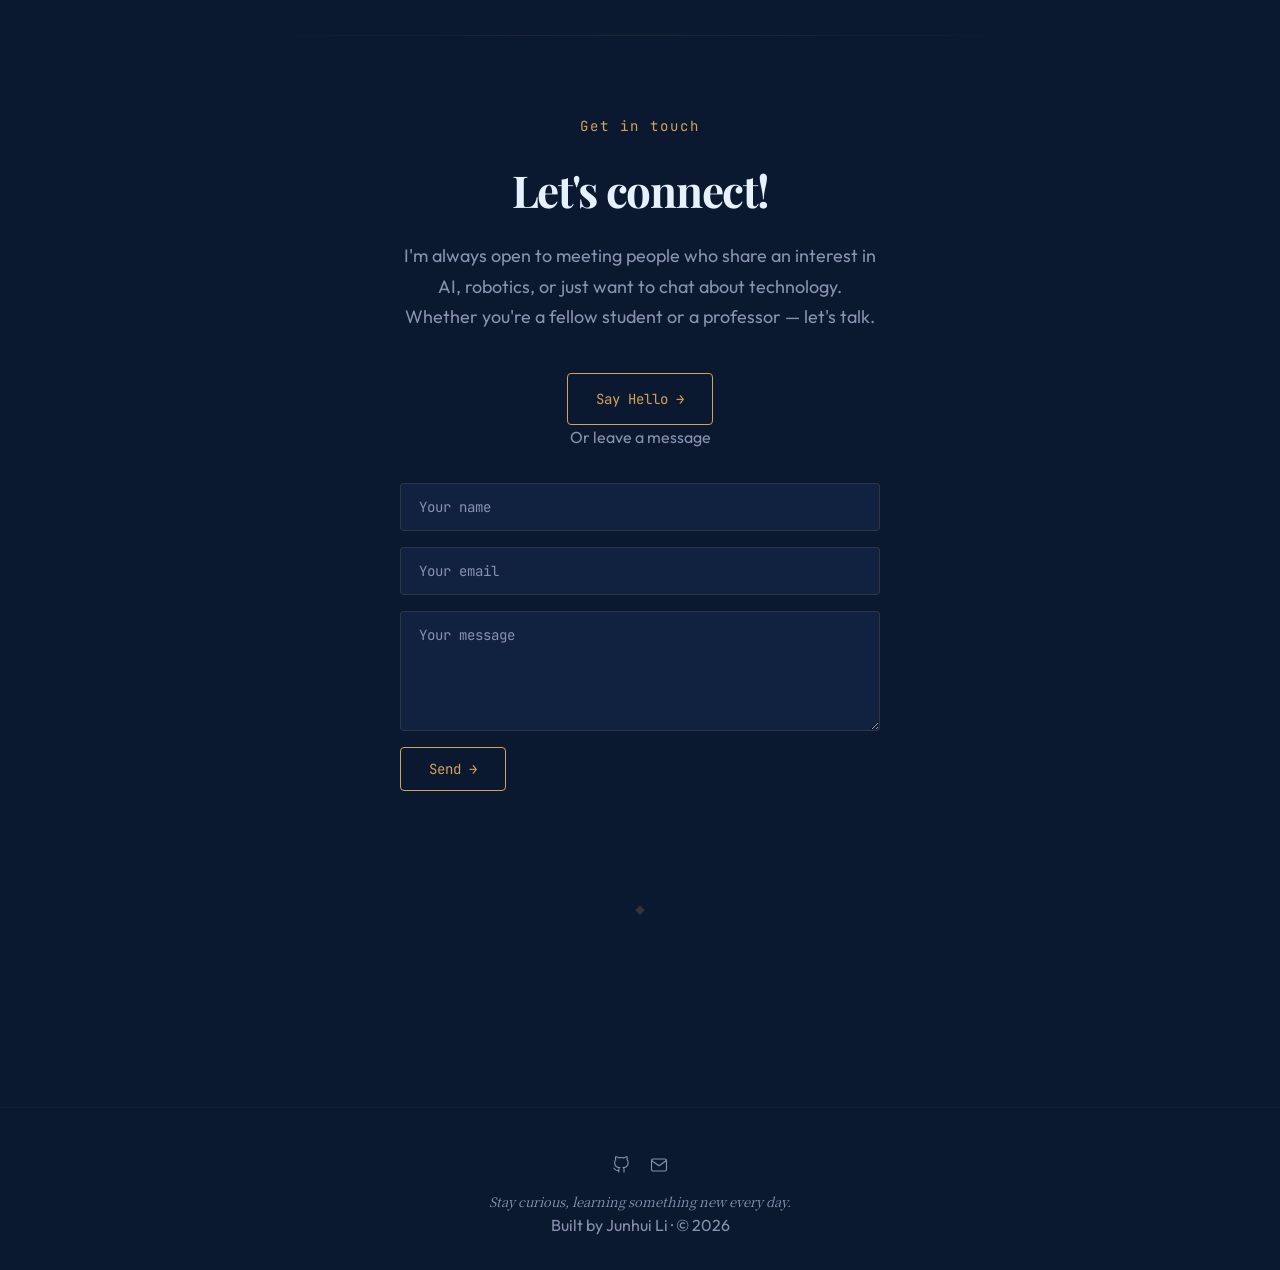
==== commit 0dd643fc: "Revert "feat: 动态星空背景——Canvas粒子系统+流星+鼠标视差" This reverts commit eb72984e81509362873e40987dcf7ccd7d61e0" ====
--- a/index.html
+++ b/index.html
@@ -273,7 +273,6 @@
 <div id="sub-view" class="view-hidden" role="region" aria-label="Content page"></div>
 
 <!-- Scripts -->
-<script src="js/starfield.js?v=3"></script>
 <script src="js/data.js?v=3"></script>
 <script src="js/data-loader.js?v=3"></script>
 <script src="js/i18n.js?v=3"></script>
--- a/css/style.css
+++ b/css/style.css
@@ -1378,9 +1378,6 @@
 .search-toggle svg{display:block}
 .search-toggle-mob{display:none}
 .search-toggle-desk{margin-left:4px}
-
-/* ---- Starfield Canvas ---- */
-#starfield-canvas{position:fixed;inset:0;z-index:-1;pointer-events:none;width:100vw;height:100vh}
 
 /* ---- Search Overlay ---- */
 .search-overlay{position:fixed;inset:0;z-index:200;background:rgba(2,12,27,0.85);backdrop-filter:blur(12px);-webkit-backdrop-filter:blur(12px);display:flex;align-items:flex-start;justify-content:center;padding:100px 20px;opacity:0;visibility:hidden;transition:opacity 0.3s ease,visibility 0.3s ease}
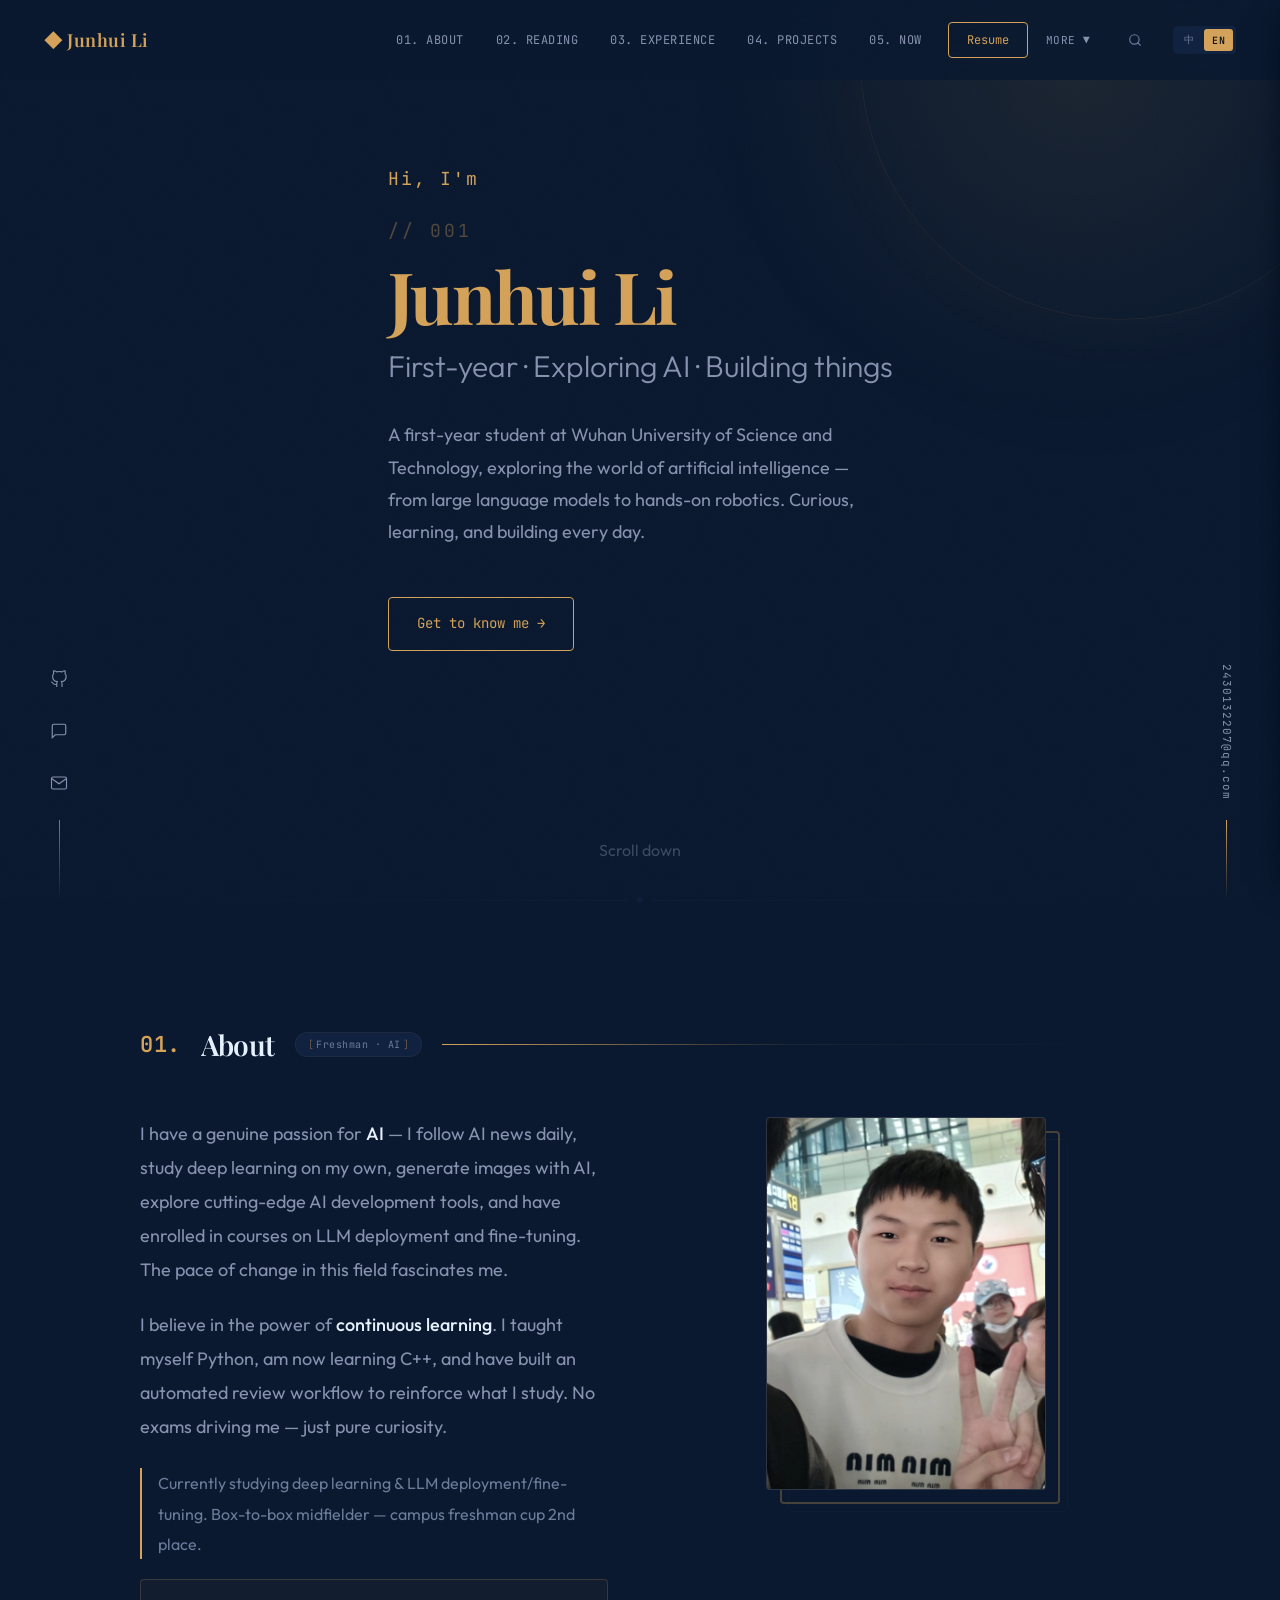
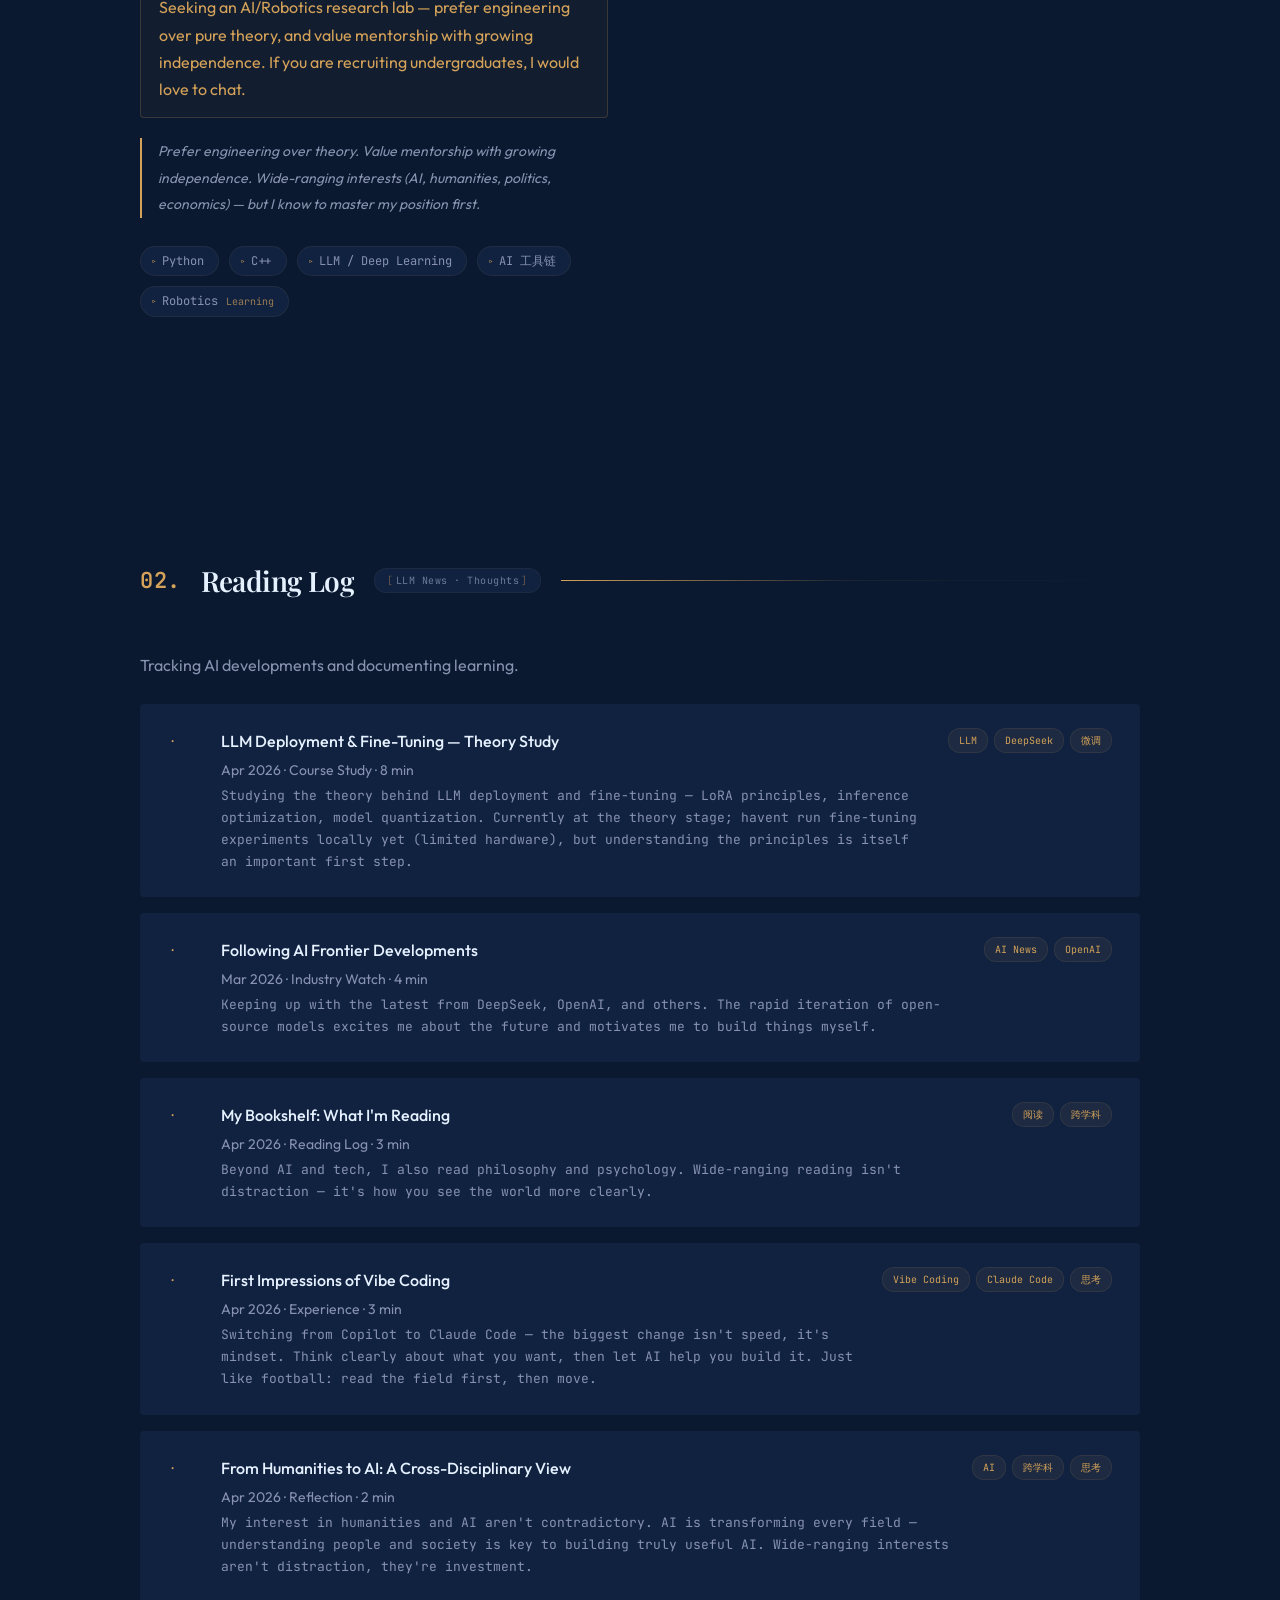
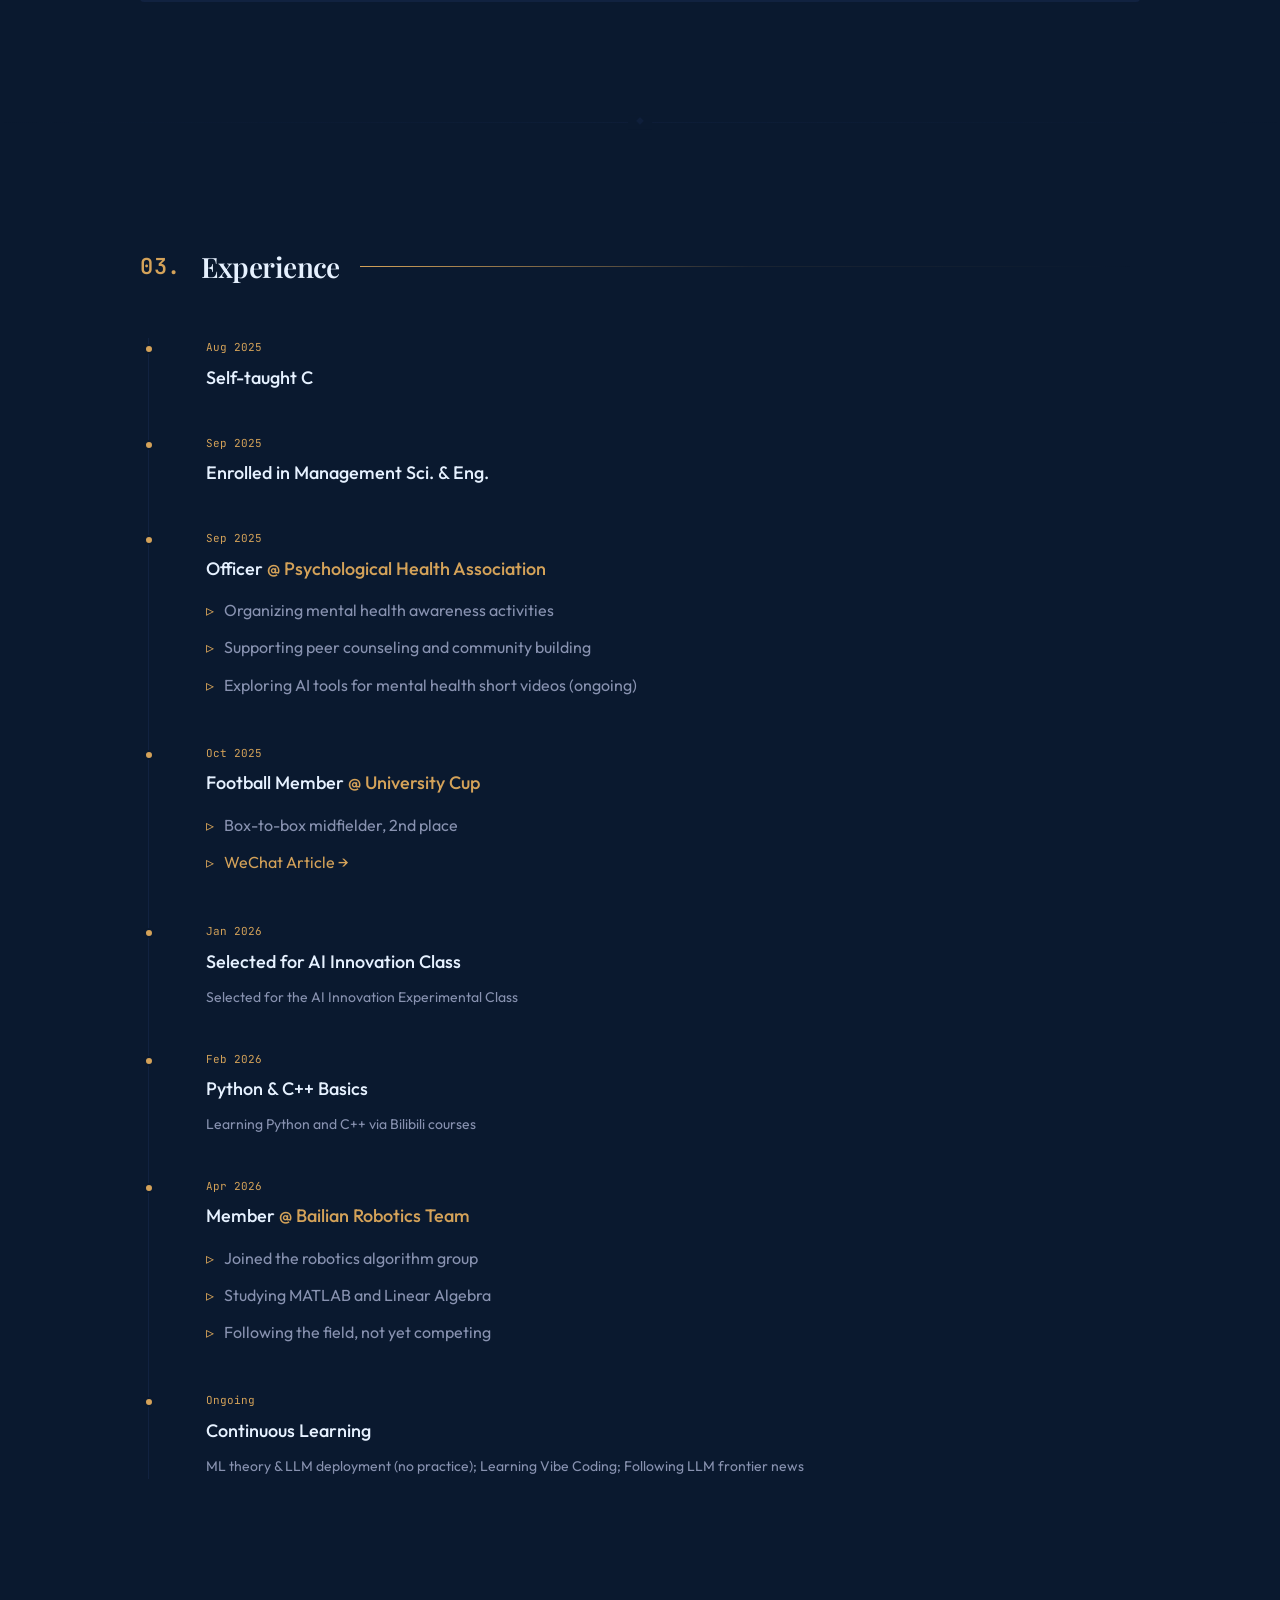
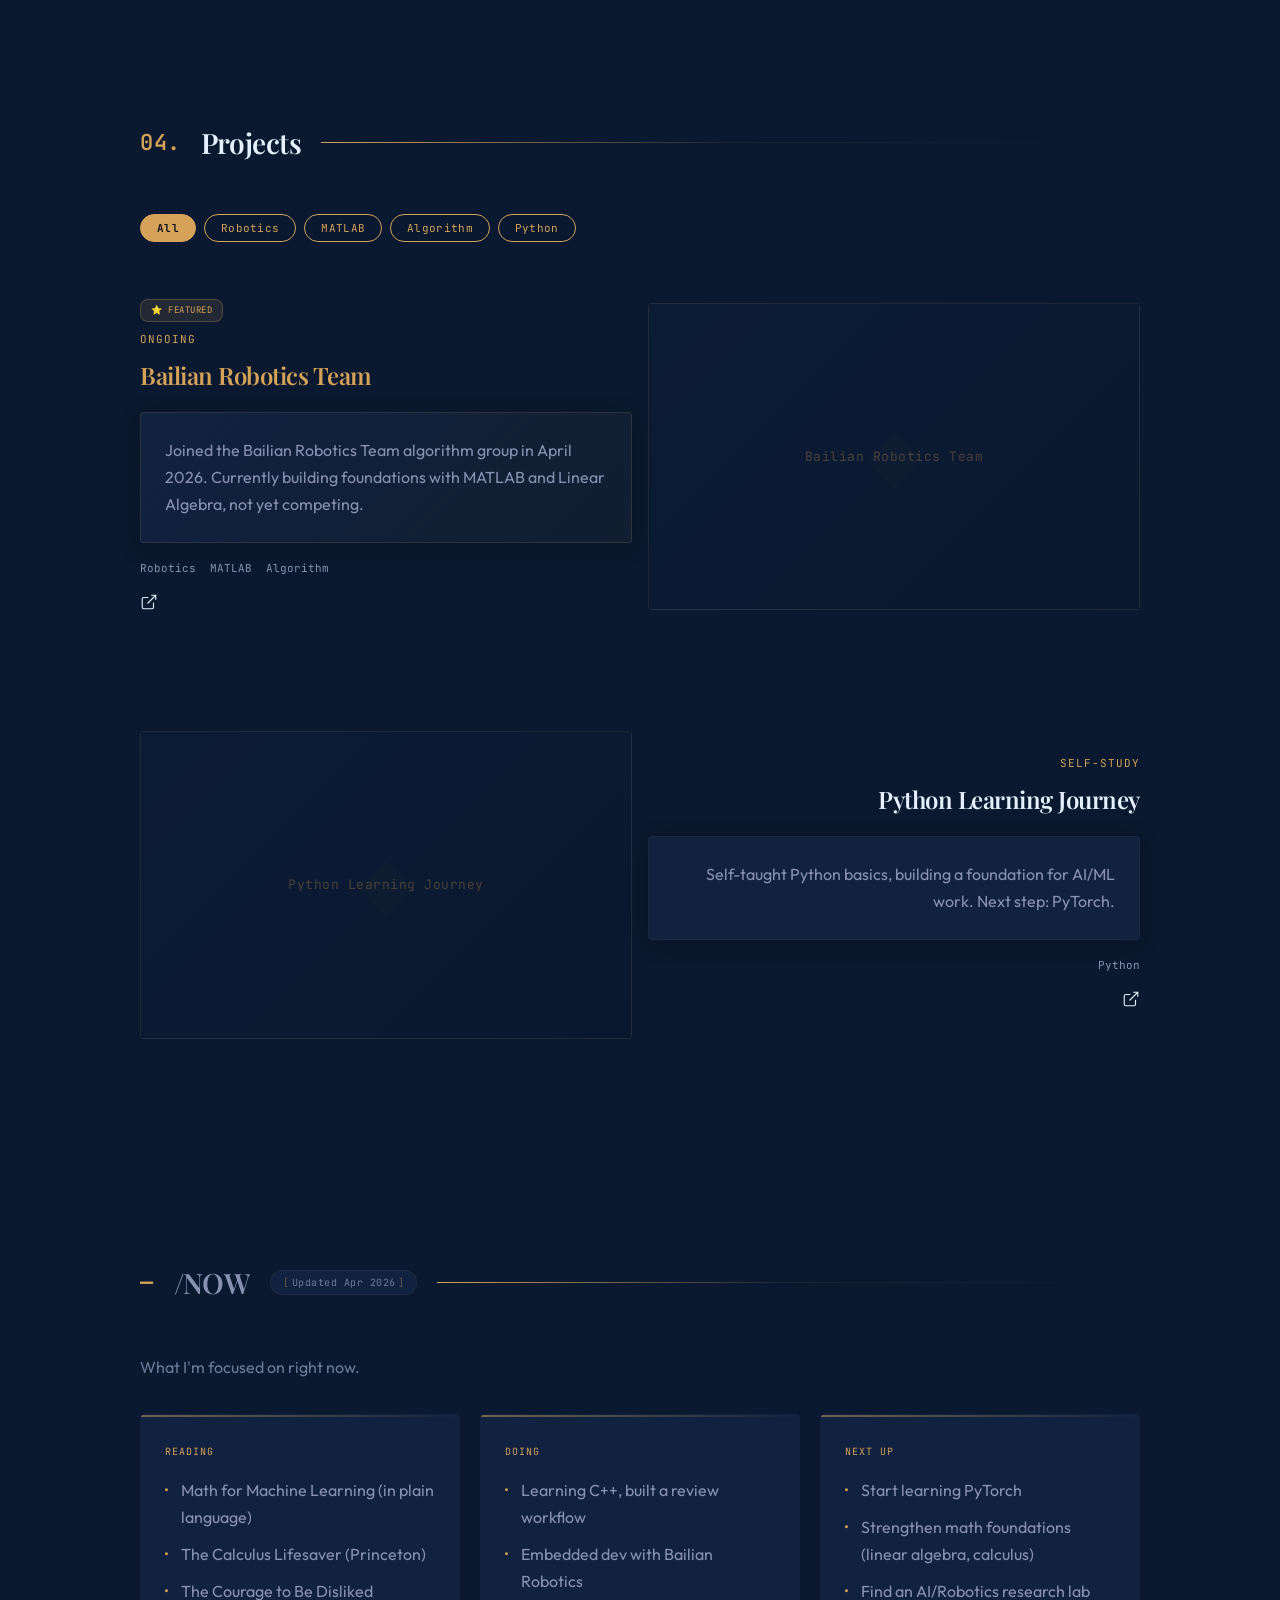
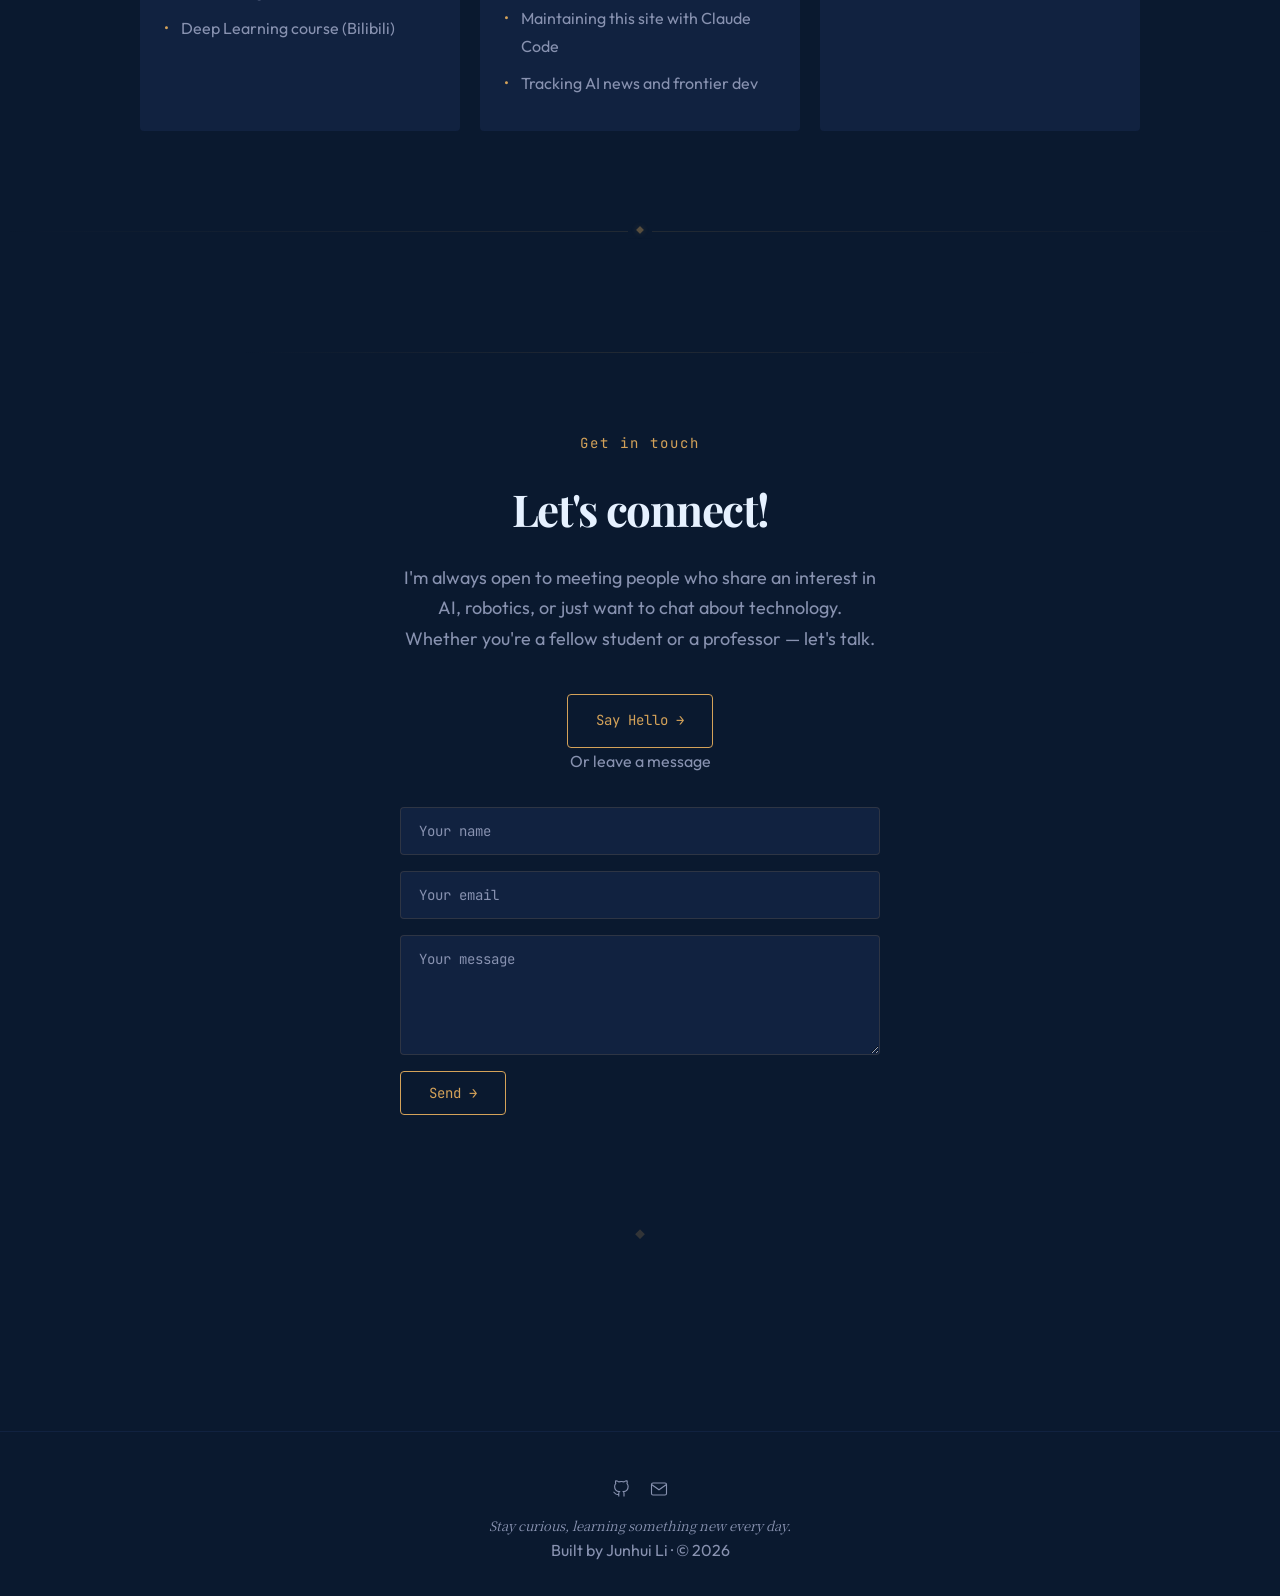
==== commit 313720b6: "feat: 个人摄影集上线 + 字体优化 + 工具箱可点击 - 新增摄影集板块（#photography），深色极简风格   - 全屏 Hero 欢迎页 + 非对称网格布局   - 4 个分类：AIG" ====
--- a/index.html
+++ b/index.html
@@ -265,6 +265,7 @@
   <span id="resources"></span>
   <span id="tags"></span>
   <span id="gallery"></span>
+  <span id="photography"></span>
   <span id="notebook"></span>
   <span id="other-projects"></span>
 </div>
@@ -277,7 +278,8 @@
 <script src="js/data-loader.js?v=3"></script>
 <script src="js/i18n.js?v=3"></script>
 <script src="js/main.js?v=3"></script>
-<script src="js/router.js?v=3"></script>
+<script src="js/photography.js?v=2"></script>
+<script src="js/router.js?v=4"></script>
 
 <!-- PWA: 注册 Service Worker（仅生产环境） -->
 <script>
--- a/css/style.css
+++ b/css/style.css
@@ -19,7 +19,7 @@
   --transition-fast:all 0.25s var(--easing)
 }
 html{scroll-behavior:smooth;scroll-padding-top:100px}
-body{font-family:var(--font-sans);background:var(--navy);color:var(--slate);-webkit-font-smoothing:antialiased;overflow-x:hidden;line-height:1.6;transition:background-color 0.5s ease}
+body{font-family:var(--font-sans);background:var(--navy);color:var(--slate);-webkit-font-smoothing:antialiased;overflow-x:hidden;line-height:1.7;transition:background-color 0.7s ease}
 ::selection{background:rgba(212,162,89,0.2);color:var(--warm-white)}
 
 /* ---- Focus Styles ---- */
@@ -85,6 +85,7 @@
 .nav-logo:hover{transform:rotate(-10deg) scale(1.08)}
 .nav-links{display:flex;gap:4px;align-items:center}
 .nav-links a{font-family:var(--font-mono);font-size:12px;color:var(--slate);padding:8px 14px;text-decoration:none;transition:var(--transition-fast);letter-spacing:.5px;text-transform:uppercase;position:relative}
+.nav-links a .nav-num{color:var(--gold)}
 .nav-links a::after{content:'';position:absolute;bottom:4px;left:50%;width:0;height:1px;background:var(--gold);transition:width 0.3s var(--easing),left 0.3s var(--easing)}
 .nav-links a:hover::after{width:calc(100% - 28px);left:14px}
 .nav-links a:hover{color:var(--gold)}
@@ -192,7 +193,7 @@
 .section-heading .tag::after{content:']';color:var(--gold);opacity:0.4;margin-left:2px}
 .section.secondary{padding:100px 0}
 .section.secondary .section-heading h2{color:var(--slate)}
-.section.secondary .section-heading .number{color:var(--dark-slate)}
+.section.secondary .section-heading .number{color:var(--gold)}
 
 /* ---- About ---- */
 .about-grid{display:grid;grid-template-columns:1fr 1fr;gap:64px;align-items:flex-start}
@@ -232,7 +233,7 @@
 @keyframes dotPulse{0%,100%{opacity:0.3}50%{opacity:1}}
 .reading-content h3{font-size:var(--fz-md);font-weight:500;color:var(--warm-white);margin-bottom:4px}
 .reading-content .meta{font-size:var(--fz-sm);color:var(--slate);margin-bottom:2px}
-.reading-content .note{font-family:var(--font-mono);font-size:11px;color:var(--slate);line-height:1.6}
+.reading-content .note{font-family:var(--font-mono);font-size:13px;color:var(--slate);line-height:1.7}
 .reading-tags{display:flex;gap:6px;align-items:center}
 .reading-tags span{font-family:var(--font-mono);font-size:10px;padding:3px 10px;border-radius:12px;background:rgba(212,162,89,0.06);color:var(--gold);white-space:nowrap;border:1px solid rgba(212,162,89,0.1);transition:all 0.2s ease;cursor:default}
 .reading-tags span:hover{transform:scale(1.08);background:rgba(212,162,89,0.12)}
@@ -439,6 +440,9 @@
 #main-content,#sub-view{transition:opacity 0.4s ease,transform 0.4s cubic-bezier(0.22,1,0.36,1)}
 #main-content.view-hidden,#sub-view.view-hidden{opacity:0;pointer-events:none;visibility:hidden;position:fixed;inset:0}
 
+/* Default sub-page CSS variables (for pages without .sub-page wrapper) */
+#sub-view{--sub-bg:#faf8f5;--sub-text:#2d2d3d;--sub-heading:#1e1e2e;--sub-muted:#6b7280;--sub-border:#e8e3da;--sub-accent:#b8953e;--sub-accent-rgb:184,149,62;--sub-card-bg:#fff}
+
 /* ---- Reading Progress Bar ---- */
 #reading-progress{position:fixed;top:0;left:0;z-index:99999;height:2px;background:linear-gradient(90deg,var(--gold),#e8c06a);width:0;transition:width 0.1s linear}
 
@@ -493,6 +497,7 @@
 .sub-page .sub-content a{color:var(--sub-accent);text-decoration:underline;text-underline-offset:3px;text-decoration-thickness:1px;text-decoration-color:rgba(var(--sub-accent-rgb),0.3)}
 .sub-page .sub-tags{display:flex;gap:10px;margin-top:40px;padding-top:24px;border-top:1px solid var(--sub-border)}
 .sub-page .sub-tags span{font-family:var(--font-mono);font-size:10px;padding:3px 10px;border-radius:12px;background:rgba(var(--sub-accent-rgb),0.1);color:var(--sub-accent);border:1px solid rgba(var(--sub-accent-rgb),0.25)}
+.sub-page .sub-body-wrap p{font-size:var(--fz-md);line-height:1.8}
 .sub-page .creative-body{font-family:var(--font-serif);font-size:17px;line-height:2.2;color:var(--sub-text);padding:40px 0;font-style:italic}
 .sub-page .creative-body::before{content:'"';font-size:60px;color:rgba(var(--sub-accent-rgb),0.2);font-family:var(--font-serif);display:block;line-height:0.5}
 
@@ -523,6 +528,518 @@
 .sub-content img{max-width:100%;height:auto;border-radius:8px;margin:28px auto;display:block;box-shadow:0 4px 20px rgba(0,0,0,0.06);border:1px solid var(--sub-border);transition:box-shadow 0.3s ease,transform 0.3s ease}
 .sub-content img:hover{box-shadow:0 8px 30px rgba(0,0,0,0.1);transform:translateY(-2px)}
 .sub-content img + em,.project-screenshot + em{display:block;text-align:center;font-family:var(--font-serif);font-size:13px;color:var(--sub-muted);margin-top:-16px;margin-bottom:28px;font-style:italic}
+
+/* ---- Reading: 粗野主义报刊风格 ---- */
+.rr { min-height: 100vh; background: #f0ede8; font-family: 'Outfit','Noto Sans SC',sans-serif; }
+.rr-bar {
+  position: sticky; top: 0; z-index: 100;
+  display: flex; justify-content: space-between; align-items: center;
+  padding: 12px 32px;
+  background: rgba(240,237,232,0.95); backdrop-filter: blur(8px);
+  border-bottom: 2px solid #1a1a1a;
+}
+.rr-bar a { font-size: 13px; color: #1a1a1a; text-decoration: none; font-weight: 500; }
+.rr-bar a:hover { opacity: 0.5; }
+.rr-lb {
+  font-family: 'Outfit','Noto Sans SC',sans-serif;
+  font-size: 11px; padding: 2px 8px; border: 2px solid #1a1a1a; cursor: pointer;
+  background: transparent; color: #1a1a1a; transition: all 0.15s;
+}
+.rr-lb.on { background: #1a1a1a; color: #f0ede8; }
+
+.rr-rule { height: 6px; background: #1a1a1a; }
+
+.rr-body { max-width: 960px; margin: 0 auto; padding: 32px 32px 48px; }
+.rr-hd { margin-bottom: 32px; border-bottom: 3px solid #1a1a1a; padding-bottom: 20px; }
+.rr-tags { font-size: 11px; letter-spacing: 2px; text-transform: uppercase; color: #888; font-weight: 500; }
+.rr-t {
+  font-family: 'Playfair Display','Noto Serif SC',georgia,serif;
+  font-size: clamp(32px,5vw,48px); font-weight: 700;
+  color: #1a1a1a; line-height: 1.05; margin: 8px 0 12px; letter-spacing: -0.02em;
+}
+.rr-meta { font-size: 13px; color: #666; }
+
+.rr-note {
+  font-size: 16px; line-height: 1.7; color: #444;
+  padding: 16px 20px; margin-bottom: 24px;
+  border: 2px solid #1a1a1a; background: #fff;
+}
+
+.rr-box { border: 2px solid #1a1a1a; margin-bottom: 24px; background: #fff; }
+.rr-box-h { display: block; font-size: 10px; letter-spacing: 2px; padding: 6px 14px; background: #1a1a1a; color: #f0ede8; font-weight: 600; }
+.rr-box-i { font-size: 14px; padding: 8px 14px; border-bottom: 1px solid #e0ddd8; color: #333; }
+.rr-box-i:last-child { border-bottom: none; }
+
+.rr-col2 { font-size: 16px; line-height: 1.85; color: #2a2a2a; }
+.rr-col2 p { margin-bottom: 1em; }
+.rr-col2 h2 { font-size: 20px; font-weight: 700; color: #1a1a1a; margin: 32px 0 10px; border-top: 2px solid #1a1a1a; padding-top: 16px; }
+.rr-col2 h3 { font-size: 17px; font-weight: 600; color: #1a1a1a; margin: 24px 0 8px; }
+.rr-col2 ul, .rr-col2 ol { padding-left: 24px; margin: 12px 0; }
+.rr-col2 blockquote {
+  margin: 24px 0; padding: 16px 20px; border: 2px solid #1a1a1a;
+  background: #fff; color: #444;
+}
+.rr-col2 code { font-size: 14px; background: #1a1a1a; padding: 2px 6px; color: #f0ede8; }
+.rr-col2 pre { background: #1a1a1a; padding: 16px; overflow-x: auto; border: 2px solid #1a1a1a; }
+.rr-col2 pre code { background: none; padding: 0; color: #c8c8c8; }
+
+.rr-src { margin-top: 24px; padding: 12px 16px; border: 2px solid #1a1a1a; background: #fff; font-size: 14px; }
+.rr-src span { font-weight: 700; }
+.rr-src a { color: #1a1a1a; text-decoration: underline; }
+.rr-hr { border: none; border-top: 3px solid #1a1a1a; margin: 32px 0; }
+.rr-rel { display: flex; flex-direction: column; gap: 8px; }
+.rr-rel a { font-size: 15px; color: #1a1a1a; text-decoration: none; padding: 8px 0; border-bottom: 1px solid #ddd; font-weight: 500; }
+.rr-rel a:hover { opacity: 0.5; }
+
+.rr-nav {
+  max-width: 960px; margin: 0 auto; padding: 0 32px 48px;
+  display: grid; grid-template-columns: 1fr 1fr; gap: 0;
+  border-top: 2px solid #1a1a1a;
+}
+.rr-nav a {
+  display: flex; align-items: center; gap: 8px;
+  padding: 16px; text-decoration: none; font-size: 14px; color: #1a1a1a; font-weight: 500;
+  border-right: 1px solid #ddd;
+}
+.rr-nav a:last-child { border-right: none; justify-content: flex-end; }
+.rr-nav a:hover { background: #fff; }
+.rr-nav span:empty { display: none; }
+
+/* ---- Resources: 卡片目录风格 ---- */
+.rs { min-height: 100vh; background: #f5f0eb; }
+.rs-bar {
+  position: sticky; top: 0; z-index: 100;
+  display: flex; justify-content: space-between; align-items: center;
+  padding: 12px 32px;
+  background: rgba(245,240,235,0.9); backdrop-filter: blur(8px);
+  border-bottom: 1px solid rgba(0,0,0,0.04);
+}
+.rs-bar a { font-size: 13px; color: #8a7a6a; text-decoration: none; }
+.rs-bar a:hover { color: #4a8; }
+.rs-lb {
+  font-size: 10px; padding: 3px 7px; border: none; cursor: pointer; border-radius: 3px;
+  background: transparent; color: #b0a090; transition: all 0.2s;
+}
+.rs-lb.on { background: #4a8; color: #fff; }
+.rs-lb:hover:not(.on) { color: #4a8; }
+
+.rs-body { max-width: 1120px; margin: 0 auto; padding: 40px 32px 60px; }
+.rs-hd { margin-bottom: 32px; }
+.rs-t {
+  font-family: 'Outfit','Noto Sans SC',sans-serif;
+  font-size: clamp(28px,4vw,38px); font-weight: 600;
+  color: #2a2420; margin-bottom: 10px;
+}
+.rs-desc { font-size: 16px; color: #7a6a5a; line-height: 1.6; max-width: 600px; }
+
+.rs-cat { margin-bottom: 32px; }
+.rs-cat-h {
+  font-size: 15px; font-weight: 600; color: #2a2420; margin-bottom: 14px;
+  display: flex; align-items: center; gap: 8px;
+}
+.rs-cat-h span { color: #7a6a5a; text-transform: uppercase; letter-spacing: 0.5px; }
+.rs-cat-body {
+  display: grid; grid-template-columns: repeat(auto-fill, minmax(300px, 1fr)); gap: 12px;
+}
+.rs-card {
+  display: flex; flex-direction: column; gap: 6px;
+  padding: 20px 22px; background: #fff;
+  border: 1px solid rgba(0,0,0,0.04); border-radius: 10px;
+  text-decoration: none; transition: all 0.2s;
+  box-shadow: 0 1px 3px rgba(0,0,0,0.02);
+}
+.rs-card:hover {
+  transform: translateY(-3px);
+  box-shadow: 0 6px 16px rgba(0,0,0,0.06);
+  border-color: rgba(68,170,136,0.2);
+}
+.rs-card-name { font-size: 16px; font-weight: 600; color: #2a2420; }
+.rs-card-desc { font-size: 14px; color: #7a6a5a; line-height: 1.5; }
+
+/* ---- About: 暖卡个人页 ---- */
+.ab-page { min-height: 100vh; background: #f7f3ed; }
+.ab-bar { position: sticky; top: 0; z-index: 100; display: flex; justify-content: space-between; align-items: center; padding: 12px 32px; background: rgba(247,243,237,0.92); backdrop-filter: blur(8px); border-bottom: 1px solid rgba(0,0,0,0.04); }
+.ab-bar a { font-size: 13px; color: #b0a090; text-decoration: none; }
+.ab-bar a:hover { color: #c4a24e; }
+.ab-lang { display: flex; gap: 2px; padding: 2px; background: rgba(0,0,0,0.03); border-radius: 4px; }
+.ab-lb { font-size: 10px; padding: 3px 7px; border: none; cursor: pointer; border-radius: 3px; background: transparent; color: #b0a090; }
+.ab-lb.on { background: #c4a24e; color: #fff; }
+.ab-body { max-width: 800px; margin: 0 auto; padding: 48px 32px 60px; }
+.ab-hero { text-align: center; margin-bottom: 40px; }
+.ab-avatar { width: 80px; height: 80px; border-radius: 50%; background: #c4a24e; color: #fff; font-size: 32px; font-weight: 600; display: flex; align-items: center; justify-content: center; margin: 0 auto 16px; font-family: 'Outfit',sans-serif; }
+.ab-name { font-size: 28px; font-weight: 600; color: #2a2420; margin-bottom: 4px; }
+.ab-degree { font-size: 14px; color: #8a7a6a; }
+.ab-cards { display: grid; grid-template-columns: 1fr 1fr; gap: 16px; }
+@media (max-width:600px){.ab-cards{grid-template-columns:1fr}}
+.ab-card { background: #fff; border: 1px solid rgba(0,0,0,0.04); border-radius: 10px; padding: 20px 22px; box-shadow: 0 1px 4px rgba(0,0,0,0.02); }
+.ab-card:first-child { grid-column: 1 / -1; }
+.ab-card-title { font-size: 11px; text-transform: uppercase; letter-spacing: 1px; color: #c4a24e; margin-bottom: 12px; }
+.ab-card p { font-size: 14px; line-height: 1.7; color: #4a3a2a; }
+.ab-card p + p { margin-top: 8px; }
+
+/* ---- Archive: 时间线风格 ---- */
+.ar-page { min-height: 100vh; background: #fff; }
+.ar-bar { position: sticky; top: 0; z-index: 100; display: flex; justify-content: space-between; align-items: center; padding: 12px 32px; background: rgba(255,255,255,0.95); backdrop-filter: blur(8px); border-bottom: 1px solid #e8e8ec; }
+.ar-bar a { font-size: 13px; color: #6b7a8a; text-decoration: none; }
+.ar-bar a:hover { color: #3b6ea5; }
+.ar-lang { display: flex; gap: 2px; padding: 2px; background: #f0f2f4; border-radius: 4px; }
+.ar-lb { font-size: 10px; padding: 3px 7px; border: none; cursor: pointer; border-radius: 3px; background: transparent; color: #9aabbb; }
+.ar-lb.on { background: #3b6ea5; color: #fff; }
+.ar-body { max-width: 860px; margin: 0 auto; padding: 48px 32px 60px; }
+.ar-header { margin-bottom: 40px; }
+.ar-label { font-size: 11px; text-transform: uppercase; letter-spacing: 2px; color: #3b6ea5; }
+.ar-title { font-size: clamp(28px,4vw,38px); font-weight: 600; color: #1a1a1a; }
+.ar-count { font-size: 13px; color: #8a9aaa; }
+.ar-year { margin-bottom: 32px; }
+.ar-year-head { display: flex; align-items: center; gap: 16px; margin-bottom: 12px; }
+.ar-year-num { font-size: 24px; font-weight: 700; color: #1a1a1a; font-family: 'Outfit',sans-serif; }
+.ar-year-line { flex: 1; height: 1px; background: #e0e4e8; }
+.ar-row { display: grid; grid-template-columns: 180px 1fr 160px; gap: 16px; align-items: center; padding: 8px 0; border-bottom: 1px solid #f0f0f4; }
+@media (max-width:640px){.ar-row{grid-template-columns:1fr;gap:4px}}
+.ar-name { font-size: 15px; font-weight: 500; color: #3b6ea5; text-decoration: none; }
+.ar-name:hover { text-decoration: underline; }
+.ar-desc { font-size: 13px; color: #6a7a8a; }
+.ar-tags { font-size: 11px; color: #8a9aaa; text-align: right; }
+
+/* ---- Resume: 打印文档风格 ---- */
+.re-page { min-height: 100vh; background: #faf8f5; }
+.re-bar { position: sticky; top: 0; z-index: 100; display: flex; justify-content: space-between; align-items: center; padding: 12px 32px; background: rgba(250,248,245,0.95); backdrop-filter: blur(8px); border-bottom: 1px solid rgba(0,0,0,0.04); }
+.re-bar a { font-size: 13px; color: #b0a090; text-decoration: none; }
+.re-bar a:hover { color: #c4a24e; }
+.re-lang { display: flex; gap: 2px; padding: 2px; background: rgba(0,0,0,0.03); border-radius: 4px; }
+.re-lb { font-size: 10px; padding: 3px 7px; border: none; cursor: pointer; border-radius: 3px; background: transparent; color: #b0a090; }
+.re-lb.on { background: #c4a24e; color: #fff; }
+.re-body { max-width: 900px; margin: 0 auto; padding: 40px 32px 60px; }
+.re-header { display: flex; justify-content: space-between; align-items: flex-start; margin-bottom: 32px; padding-bottom: 20px; border-bottom: 2px solid #c4a24e; }
+.re-name { font-size: 28px; font-weight: 600; color: #2a2420; }
+.re-header-meta { font-size: 13px; color: #8a7a6a; margin-top: 4px; }
+.re-contact-item { font-size: 12px; color: #8a7a6a; }
+.re-contact-item a { color: #c4a24e; text-decoration: none; }
+.re-grid { display: grid; grid-template-columns: 1fr 280px; gap: 32px; }
+@media (max-width:700px){.re-grid{grid-template-columns:1fr}}
+.re-section { margin-bottom: 28px; }
+.re-section h2 { font-size: 11px; text-transform: uppercase; letter-spacing: 1px; color: #c4a24e; margin-bottom: 14px; }
+.re-item h3 { font-size: 16px; font-weight: 600; color: #2a2420; margin-bottom: 2px; }
+.re-item-desc { font-size: 13px; color: #7a6a5a; }
+.re-courses { display: flex; flex-wrap: wrap; gap: 6px; margin-top: 8px; }
+.re-tag { font-size: 10px; padding: 3px 10px; border-radius: 12px; background: rgba(196,162,78,0.1); color: #8a7a6a; }
+.re-timeline-item { position: relative; padding-left: 20px; margin-bottom: 20px; border-left: 1px solid #e0d8cc; }
+.re-timeline-dot { position: absolute; left: -4px; top: 4px; width: 7px; height: 7px; border-radius: 50%; background: #c4a24e; }
+.re-timeline-body h3 { font-size: 15px; font-weight: 600; color: #2a2420; }
+.re-date { font-size: 11px; color: #8a7a6a; margin-bottom: 6px; font-family: 'Outfit',sans-serif; }
+.re-timeline-body ul { list-style: none; padding: 0; margin: 6px 0; }
+.re-timeline-body li { font-size: 13px; line-height: 1.6; padding: 2px 0 2px 16px; color: #5a4a3a; position: relative; }
+.re-timeline-body li::before { content: '·'; position: absolute; left: 2px; color: #c4a24e; }
+.re-sub-item { margin: 10px 0 0 12px; padding-left: 12px; border-left: 1px solid #e0d8cc; }
+.re-skills-grid { display: flex; flex-wrap: wrap; gap: 6px; }
+.re-skill-pill { background: rgba(196,162,78,0.06); border: 1px solid rgba(196,162,78,0.12); border-radius: 6px; padding: 6px 12px; display: flex; flex-direction: column; }
+.re-skill-name { font-size: 12px; color: #2a2420; font-weight: 500; }
+.re-skill-label { font-size: 10px; color: #8a7a6a; }
+.re-honors { display: grid; grid-template-columns: 1fr 1fr; gap: 8px; }
+.re-honor-card { text-align: center; padding: 14px; background: rgba(196,162,78,0.04); border: 1px solid rgba(196,162,78,0.1); border-radius: 8px; }
+.re-honor-num { display: block; font-size: 20px; font-weight: 700; color: #c4a24e; }
+.re-honor-label { font-size: 11px; color: #8a7a6a; }
+
+/* ---- Tags: 标签云风格 ---- */
+.tg-bar { position: sticky; top: 0; z-index: 100; display: flex; justify-content: space-between; align-items: center; padding: 12px 32px; max-width: 860px; margin: 0 auto; background: rgba(245,243,239,0.92); backdrop-filter: blur(8px); }
+.tg-bar a { font-size: 13px; color: #b0a090; text-decoration: none; }
+.tg-bar a:hover { color: #c4a24e; }
+.tg-lb { font-size: 10px; padding: 3px 7px; border: none; cursor: pointer; border-radius: 3px; background: transparent; color: #b0a090; }
+.tg-lb.on { background: #c4a24e; color: #fff; }
+.tg-body { max-width: 800px; margin: 0 auto; padding: 40px 32px 60px; }
+.tg-hd { margin-bottom: 32px; }
+.tg-hd h1 { font-size: clamp(26px,3.5vw,34px); font-weight: 600; color: #2a2420; }
+.tg-hd p { font-size: 14px; color: #8a7a6a; margin-top: 4px; }
+.tg-cloud { display: flex; gap: 10px; flex-wrap: wrap; justify-content: center; padding: 24px 0; margin-bottom: 32px; border-bottom: 1px solid #e0d8cc; }
+.tg-cloud a { text-decoration: none; color: #c4a24e; padding: 6px 14px; border-radius: 20px; border: 1px solid rgba(196,162,78,0.15); transition: all 0.2s; }
+.tg-cloud a:hover { background: rgba(196,162,78,0.06); border-color: rgba(196,162,78,0.3); transform: translateY(-2px); }
+.tg-group { margin-bottom: 24px; }
+.tg-group h3 { font-size: 14px; font-weight: 600; color: #2a2420; margin-bottom: 10px; }
+.tg-group h3 .count { font-size: 12px; color: #8a7a6a; font-weight: 400; }
+.tg-group-list { display: flex; flex-direction: column; gap: 4px; }
+.tg-group-list a { display: grid; grid-template-columns: 70px 1fr 120px; gap: 12px; padding: 6px 10px; text-decoration: none; font-size: 13px; color: #5a4a3a; border-radius: 4px; transition: background 0.15s; }
+.tg-group-list a:hover { background: rgba(196,162,78,0.06); }
+.tg-group-list .tg-item-type { color: #c4a24e; font-size: 11px; }
+.tg-group-list .tg-item-meta { color: #8a7a6a; font-size: 11px; text-align: right; }
+
+/* ---- Tag Items ---- */
+.ti-bar { position: sticky; top: 0; z-index: 100; display: flex; justify-content: space-between; align-items: center; padding: 12px 32px; max-width: 800px; margin: 0 auto; background: rgba(245,243,239,0.92); backdrop-filter: blur(8px); border-bottom: 1px solid rgba(0,0,0,0.04); }
+.ti-bar a { font-size: 13px; color: #b0a090; text-decoration: none; }
+.ti-bar a:hover { color: #c4a24e; }
+.ti-lb { font-size: 10px; padding: 3px 7px; border: none; cursor: pointer; border-radius: 3px; background: transparent; color: #b0a090; }
+.ti-lb.on { background: #c4a24e; color: #fff; }
+.ti-body { max-width: 720px; margin: 0 auto; padding: 40px 32px 60px; }
+.ti-hd h1 { font-size: clamp(22px,3vw,30px); font-weight: 600; color: #2a2420; margin-bottom: 4px; }
+.ti-hd p { font-size: 13px; color: #8a7a6a; }
+.ti-list { display: flex; flex-direction: column; gap: 6px; margin-top: 24px; }
+.ti-list a { display: grid; grid-template-columns: 70px 1fr 120px; gap: 12px; padding: 8px 12px; text-decoration: none; font-size: 14px; color: #5a4a3a; border: 1px solid rgba(0,0,0,0.04); border-radius: 6px; transition: all 0.15s; }
+.ti-list a:hover { background: rgba(196,162,78,0.04); border-color: rgba(196,162,78,0.15); transform: translateX(3px); }
+.ti-item-type { font-size: 11px; color: #c4a24e; }
+.ti-item-meta { font-size: 11px; color: #8a7a6a; text-align: right; }
+
+/* ---- Research: 卡片探索风格 ---- */
+.rh-bar { position: sticky; top: 0; z-index: 100; display: flex; justify-content: space-between; align-items: center; padding: 12px 32px; max-width: 900px; margin: 0 auto; background: rgba(240,237,232,0.92); backdrop-filter: blur(8px); border-bottom: 1px solid rgba(0,0,0,0.04); }
+.rh-bar a { font-size: 13px; color: #8a7a6a; text-decoration: none; }
+.rh-bar a:hover { color: #c4a24e; }
+.rh-lb { font-size: 10px; padding: 3px 7px; border: none; cursor: pointer; border-radius: 3px; background: transparent; color: #b0a090; }
+.rh-lb.on { background: #c4a24e; color: #fff; }
+.rh-body { max-width: 860px; margin: 0 auto; padding: 48px 32px 60px; }
+.rh-hd { margin-bottom: 32px; }
+.rh-hd h1 { font-size: clamp(26px,3.5vw,34px); font-weight: 600; color: #2a2420; }
+.rh-hd p { font-size: 14px; color: #8a7a6a; margin-top: 4px; }
+.rh-grid { display: grid; grid-template-columns: repeat(auto-fill, minmax(240px,1fr)); gap: 16px; }
+.rh-card { background: #fff; border: 1px solid rgba(0,0,0,0.04); border-radius: 10px; padding: 24px; box-shadow: 0 1px 4px rgba(0,0,0,0.02); }
+.rh-card-icon { font-size: 24px; margin-bottom: 10px; display: block; }
+.rh-card h3 { font-size: 15px; font-weight: 600; color: #2a2420; margin-bottom: 6px; }
+.rh-card p { font-size: 13px; color: #6a5a4a; line-height: 1.6; }
+
+/* ---- Life: 活动卡片风格 ---- */
+.lf-bar { position: sticky; top: 0; z-index: 100; display: flex; justify-content: space-between; align-items: center; padding: 12px 32px; max-width: 900px; margin: 0 auto; background: rgba(250,247,242,0.92); backdrop-filter: blur(8px); border-bottom: 1px solid rgba(0,0,0,0.04); }
+.lf-bar a { font-size: 13px; color: #b0a090; text-decoration: none; }
+.lf-bar a:hover { color: #c4a24e; }
+.lf-lb { font-size: 10px; padding: 3px 7px; border: none; cursor: pointer; border-radius: 3px; background: transparent; color: #b0a090; }
+.lf-lb.on { background: #c4a24e; color: #fff; }
+.lf-body { max-width: 860px; margin: 0 auto; padding: 48px 32px 60px; }
+.lf-hd { margin-bottom: 32px; }
+.lf-hd h1 { font-size: clamp(24px,3.5vw,32px); font-weight: 600; color: #2a2420; }
+.lf-hd p { font-size: 14px; color: #8a7a6a; margin-top: 4px; }
+.lf-grid { display: grid; grid-template-columns: repeat(auto-fill, minmax(200px,1fr)); gap: 12px; }
+.lf-card { background: #fff; border: 1px solid rgba(0,0,0,0.04); border-radius: 10px; padding: 20px; text-align: center; text-decoration: none; transition: all 0.2s; box-shadow: 0 1px 4px rgba(0,0,0,0.02); }
+.lf-card:hover { transform: translateY(-2px); box-shadow: 0 4px 12px rgba(0,0,0,0.06); border-color: rgba(196,162,78,0.15); }
+.lf-card-icon { font-size: 28px; display: block; margin-bottom: 8px; }
+.lf-card svg { width: 28px; height: 28px; color: #c4a24e; margin-bottom: 8px; }
+.lf-card-label { font-size: 14px; font-weight: 500; color: #2a2420; display: block; }
+.lf-card-desc { font-size: 12px; color: #8a7a6a; margin-top: 4px; display: block; }
+.lf-card-photo { width: 100%; aspect-ratio: 4/3; object-fit: cover; border-radius: 6px; margin-bottom: 8px; }
+
+/* ---- Toolbox: 工具目录风格 ---- */
+.tb-bar { position: sticky; top: 0; z-index: 100; display: flex; justify-content: space-between; align-items: center; padding: 12px 32px; max-width: 860px; margin: 0 auto; background: rgba(248,246,242,0.92); backdrop-filter: blur(8px); border-bottom: 1px solid rgba(0,0,0,0.04); }
+.tb-bar a { font-size: 13px; color: #b0a090; text-decoration: none; }
+.tb-bar a:hover { color: #c4a24e; }
+.tb-lb { font-size: 10px; padding: 3px 7px; border: none; cursor: pointer; border-radius: 3px; background: transparent; color: #b0a090; }
+.tb-lb.on { background: #c4a24e; color: #fff; }
+.tb-body { max-width: 820px; margin: 0 auto; padding: 48px 32px 60px; }
+.tb-hd { margin-bottom: 32px; }
+.tb-hd h1 { font-size: clamp(24px,3.5vw,32px); font-weight: 600; color: #2a2420; }
+.tb-hd p { font-size: 14px; color: #8a7a6a; margin-top: 4px; }
+
+/* ---- Creative: 暗色诗廊 ---- */
+.cr-page { min-height: 100vh; background: #121212; }
+.cr-bar {
+  position: sticky; top: 0; z-index: 100;
+  display: flex; justify-content: space-between; align-items: center;
+  padding: 14px 28px; max-width: 600px; margin: 0 auto;
+  background: rgba(18,18,18,0.9); backdrop-filter: blur(8px);
+}
+.cr-bar a { font-size: 13px; color: #666; text-decoration: none; }
+.cr-bar a:hover { color: #ccc; }
+.cr-lb {
+  font-size: 10px; padding: 3px 7px; border: none; cursor: pointer; border-radius: 3px;
+  background: transparent; color: #555; transition: all 0.2s;
+}
+.cr-lb.on { background: #333; color: #ddd; }
+.cr-lb:hover:not(.on) { color: #aaa; }
+.cr { max-width: 560px; margin: 0 auto; padding: 60px 28px 80px; text-align: center; }
+.cr-label { font-size: 10px; letter-spacing: 4px; text-transform: uppercase; color: #8a6a3a; margin-bottom: 12px; }
+.cr-t {
+  font-family: 'Playfair Display','Noto Serif SC',georgia,serif;
+  font-size: clamp(26px,4vw,36px); font-weight: 400;
+  color: #e0d8d0; line-height: 1.3; margin-bottom: 8px;
+}
+.cr-meta { font-size: 12px; color: #666; margin-bottom: 32px; }
+.cr-diamond { color: #8a6a3a; font-size: 14px; margin: 24px 0; opacity: 0.4; }
+.cr-body {
+  font-family: 'Playfair Display','Noto Serif SC',georgia,serif;
+  font-size: 16px; line-height: 2.2; color: #b8b0a8; white-space: pre-line;
+}
+.cr-nav { padding: 0 28px 48px; max-width: 600px; margin: 0 auto; }
+.cr-nav-in { display: grid; grid-template-columns: 1fr 1fr; gap: 10px; }
+.cr-nb {
+  display: flex; align-items: center; gap: 8px;
+  padding: 12px 16px; border: 1px solid #2a2a2a; border-radius: 8px;
+  text-decoration: none; font-size: 13px; color: #888; transition: all 0.2s;
+}
+.cr-nb:hover { border-color: #8a6a3a; color: #bbb; }
+.cr-nb-r { justify-content: flex-end; }
+
+/* ---- Creative Index: 文学墙（每个作品独立构图） ---- */
+.cw-pg { min-height: 100vh; background: #0a0a0a; }
+.cw-bar {
+  position: sticky; top: 0; z-index: 100;
+  display: flex; justify-content: space-between; align-items: center;
+  padding: 14px 32px; max-width: 1100px; margin: 0 auto;
+  background: rgba(10,10,10,0.92); backdrop-filter: blur(8px);
+  border-bottom: 1px solid #1a1a1a;
+}
+.cw-bar a { font-size: 13px; color: #555; text-decoration: none; }
+.cw-bar a:hover { color: #bbb; }
+.cw-lb {
+  font-size: 10px; padding: 3px 7px; border: 1px solid #2a2a2a; cursor: pointer;
+  background: transparent; color: #444; transition: all 0.2s;
+}
+.cw-lb.on { background: #2a2a2a; color: #ccc; }
+
+.cw-body { max-width: 1100px; margin: 0 auto; padding: 48px 32px 60px; }
+.cw-hd { margin-bottom: 40px; }
+.cw-h {
+  font-family: 'Playfair Display','Noto Serif SC',georgia,serif;
+  font-size: clamp(30px,4.5vw,44px); font-weight: 400;
+  color: #ddd; letter-spacing: -0.02em;
+}
+.cw-sub { font-size: 15px; color: #555; margin-top: 4px; }
+
+.cw-grid {
+  display: grid; grid-template-columns: 1fr 1fr; gap: 16px;
+}
+@media (max-width: 700px) { .cw-grid { grid-template-columns: 1fr; } }
+
+.cw {
+  display: flex; flex-direction: column; text-decoration: none;
+  padding: 28px 28px; border: 1px solid #181818;
+  transition: all 0.3s; position: relative;
+}
+.cw:hover { border-color: #8a6a3a; background: rgba(255,255,255,0.01); }
+
+/* Style A: genre top-left, title centered, excerpt compact */
+.cw-a { align-items: flex-start; }
+.cw-a .cw-g {
+  font-size: 10px; color: #8a6a3a; text-transform: uppercase; letter-spacing: 3px; margin-bottom: 16px;
+}
+.cw-a .cw-t {
+  font-family: 'Playfair Display','Noto Serif SC',georgia,serif;
+  font-size: 22px; font-weight: 400; color: #ddd; line-height: 1.2; margin-bottom: 12px;
+}
+.cw-a .cw-e {
+  font-size: 13px; color: #666; line-height: 1.6; display: -webkit-box; -webkit-line-clamp: 3; -webkit-box-orient: vertical; overflow: hidden;
+}
+
+/* Style B: genre bottom-right, title larger, excerpt full-width */
+.cw-b { align-items: flex-end; text-align: right; }
+.cw-b .cw-t {
+  font-family: 'Playfair Display','Noto Serif SC',georgia,serif;
+  font-size: 26px; font-weight: 400; color: #e0d8d0; line-height: 1.15; margin-bottom: 12px; font-style: italic;
+}
+.cw-b .cw-e {
+  font-size: 13px; color: #666; line-height: 1.6; margin-bottom: 16px; text-align: right;
+}
+.cw-b .cw-g {
+  font-size: 10px; color: #8a6a3a; text-transform: uppercase; letter-spacing: 3px; margin-top: auto;
+}
+
+/* ---- Blog: 命令行风格（满宽大号） ---- */
+.bl { min-height: 100vh; background: #0d0d0d; color: #c8c8c8; font-family: 'JetBrains Mono','Noto Sans SC',monospace; padding-bottom: 60px; }
+.bl-nav {
+  position: sticky; top: 0; z-index: 100;
+  display: flex; justify-content: space-between; align-items: center;
+  padding: 14px 32px;
+  background: rgba(13,13,13,0.95); backdrop-filter: blur(8px);
+  border-bottom: 1px solid #1a1a1e;
+}
+.bl-nav a { font-size: 14px; color: #888; text-decoration: none; }
+.bl-nav a:hover { color: #4a9; }
+.bl-lb {
+  font-family: 'JetBrains Mono',monospace;
+  font-size: 12px; padding: 3px 8px; border: 1px solid #2a2a2e; cursor: pointer;
+  background: transparent; color: #666; transition: all 0.2s;
+}
+.bl-lb.on { background: rgba(68,170,153,0.12); border-color: #4a9; color: #4a9; }
+
+.bl-hd { padding: 40px 32px 16px; }
+.bl-prompt { font-size: 15px; color: #888; }
+.bl-user { color: #4a9; }
+.bl-colon { color: #888; }
+.bl-path { color: #66a; }
+.bl-dollar { color: #4a9; margin: 0 8px; }
+.bl-cmd { color: #ddd; }
+
+.bf-bar {
+  padding: 8px 32px; font-size: 14px; color: #888;
+  display: flex; flex-wrap: wrap; gap: 6px; align-items: center;
+}
+.bf-dol { color: #4a9; margin-right: 6px; }
+.bf-fl {
+  font-size: 13px; color: #666; cursor: pointer; padding: 3px 12px;
+  border: 1px solid #2a2a2e; border-radius: 4px; transition: all 0.2s;
+}
+.bf-fl:hover { border-color: #4a9; color: #4a9; }
+.bf-fl.on { background: rgba(68,170,153,0.08); border-color: #4a9; color: #4a9; }
+
+.bl-body { padding: 4px 32px; }
+.bl-hdr {
+  display: grid; grid-template-columns: 110px 80px 120px 1fr 120px; gap: 12px;
+  padding: 8px 10px; color: #555; font-size: 11px; text-transform: uppercase;
+  border-bottom: 1px solid #1a1a1e; letter-spacing: 0.5px;
+}
+.bl-e {
+  display: grid; grid-template-columns: 110px 80px 120px 1fr 120px; gap: 12px;
+  align-items: center; padding: 10px; text-decoration: none; color: #aaa;
+  border-left: 2px solid transparent; transition: all 0.12s;
+  border-bottom: 1px solid #111;
+}
+.bl-e:hover { background: #141418; border-left-color: #4a9; }
+.bl-soon { opacity: 0.4; }
+.bl-perm { font-size: 13px; color: #555; font-family: 'JetBrains Mono',monospace; }
+.bl-size { font-size: 13px; color: #666; font-family: 'JetBrains Mono',monospace; }
+.bl-date { font-size: 13px; color: #666; font-family: 'JetBrains Mono',monospace; }
+.bl-name { font-size: 15px; color: #ddd; }
+.bl-tag { font-size: 12px; color: #4a9; text-align: right; }
+
+/* ---- Note: 终端 cat 风格（与博客一致） ---- */
+.nc { min-height: 100vh; background: #0d0d0d; color: #c8c8c8; font-family: 'JetBrains Mono','Noto Sans SC',monospace; padding-bottom: 60px; }
+.nc-nav {
+  position: sticky; top: 0; z-index: 100;
+  display: flex; justify-content: space-between; align-items: center;
+  padding: 14px 32px;
+  background: rgba(13,13,13,0.95); backdrop-filter: blur(8px);
+  border-bottom: 1px solid #1a1a1e;
+}
+.nc-nav a { font-size: 14px; color: #888; text-decoration: none; }
+.nc-nav a:hover { color: #4a9; }
+.nc-lb {
+  font-family: 'JetBrains Mono',monospace;
+  font-size: 12px; padding: 3px 8px; border: 1px solid #2a2a2e; cursor: pointer;
+  background: transparent; color: #666; transition: all 0.2s;
+}
+.nc-lb.on { background: rgba(68,170,153,0.12); border-color: #4a9; color: #4a9; }
+
+.nc-prompt { padding: 32px 32px 16px; font-size: 15px; color: #888; }
+.nc-user { color: #4a9; }
+.nc-colon { color: #888; }
+.nc-path { color: #66a; }
+.nc-dollar { color: #4a9; margin: 0 8px; }
+.nc-cmd { color: #ddd; }
+
+.nc-meta { padding: 4px 32px 20px; font-size: 13px; color: #666; display: flex; gap: 20px; }
+.nc-meta span:first-child { color: #4a9; }
+
+.nc-body { padding: 0 32px; font-size: 15px; line-height: 1.75; color: #c0c0c0; }
+.nc-body p { margin-bottom: 1em; }
+.nc-body h2 { font-size: 17px; font-weight: 600; color: #ddd; margin: 28px 0 10px; }
+.nc-body h3 { font-size: 15px; font-weight: 600; color: #ddd; margin: 20px 0 6px; }
+.nc-body ul, .nc-body ol { padding-left: 24px; margin: 12px 0; }
+.nc-body code { font-size: 14px; background: #1a1a1e; padding: 2px 6px; border-radius: 3px; color: #4a9; }
+.nc-body pre { background: #141418; border-radius: 6px; padding: 16px; overflow-x: auto; border: 1px solid #1a1a1e; }
+.nc-body pre code { background: none; padding: 0; }
+.nc-body blockquote {
+  margin: 20px 0; padding: 12px 16px; border-left: 2px solid #4a9;
+  background: #111; border-radius: 0 4px 4px 0; color: #999;
+}
+
+.nc-box { margin: 20px 32px; border: 1px solid #1a1a1e; border-radius: 6px; overflow: hidden; }
+.nc-box-h { font-size: 12px; color: #4a9; padding: 8px 16px; background: #111; border-bottom: 1px solid #1a1a1e; }
+.nc-box-i { font-size: 14px; color: #aaa; padding: 6px 16px; border-bottom: 1px solid #111; }
+.nc-box-i:last-child { border-bottom: none; }
+
+.nc-sep { padding: 24px 32px; font-size: 12px; color: #444; letter-spacing: 2px; }
+
+.nc-nav { padding: 0 32px; display: grid; grid-template-columns: 1fr 1fr; gap: 10px; }
+.nc-nb {
+  display: flex; align-items: center; gap: 10px;
+  padding: 14px 18px; border: 1px solid #1a1a1e; border-radius: 6px;
+  text-decoration: none; font-size: 14px; color: #888; transition: all 0.2s;
+}
+.nc-nb:hover { border-color: #4a9; color: #bbb; }
+.nc-nb-r { justify-content: flex-end; }
 
 /* ---- Resume Page ---- */
 .resume-header{margin-bottom:40px}
@@ -567,20 +1084,7 @@
 .sub-related-item{font-family:var(--font-serif);font-size:var(--fz-md);color:var(--sub-heading);text-decoration:none;padding:8px 12px;border-radius:4px;transition:background 0.2s;display:block}
 .sub-related-item:hover{background:rgba(var(--sub-accent-rgb),0.08);color:var(--sub-accent)}
 
-/* ---- Blog Index (子页面) ---- */
-.blog-filter-bar{display:flex;gap:8px;margin-bottom:32px;flex-wrap:wrap}
-.blog-filter-btn{font-family:var(--font-mono);font-size:11px;padding:6px 16px;border-radius:20px;border:1px solid rgba(var(--sub-accent-rgb),0.3);background:transparent;color:var(--sub-accent);cursor:pointer;transition:all 0.2s ease}
-.blog-filter-btn:hover{border-color:var(--sub-accent);background:rgba(var(--sub-accent-rgb),0.04)}
-.blog-filter-btn.active{background:var(--sub-accent);color:white;border-color:var(--sub-accent)}
-.blog-list{display:flex;flex-direction:column;gap:16px}
-.blog-card{display:block;padding:24px 28px;background:rgba(var(--sub-accent-rgb),0.03);border:1px solid var(--sub-border);border-radius:6px;transition:all 0.2s ease;text-decoration:none;border-left:3px solid transparent}
-.blog-card:hover{background:rgba(var(--sub-accent-rgb),0.06);border-color:rgba(var(--sub-accent-rgb),0.2);border-left-color:var(--sub-accent);transform:translateX(4px)}
-.blog-card.coming-soon{opacity:0.6}
-.blog-card .blog-tag{font-family:var(--font-mono);font-size:10px;color:var(--sub-accent);display:inline-block;margin-bottom:8px;padding:2px 10px;border-radius:8px;background:rgba(var(--sub-accent-rgb),0.1);border:1px solid rgba(var(--sub-accent-rgb),0.2)}
-.blog-card h3{font-family:var(--font-display);font-size:18px;font-weight:600;color:var(--sub-heading);margin-bottom:6px}
-.blog-card .blog-meta{font-family:var(--font-mono);font-size:10px;color:var(--sub-muted);margin-bottom:8px}
-.blog-card p{font-size:14px;color:var(--sub-muted);line-height:1.6;margin:0}
-.blog-card.filtered-out{display:none}
+/* ---- Blog Index (已移至命令行风格) ---- */
 .project-screenshot{margin:24px 0 32px;border-radius:6px;overflow:hidden;border:1px solid var(--sub-border);background:var(--sub-card-bg)}
 .project-screenshot .img-placeholder{position:relative;aspect-ratio:16/10;display:flex;align-items:center;justify-content:center;overflow:hidden;font-family:var(--font-mono);font-size:12px;color:var(--sub-accent)}
 .project-screenshot img{width:100%;display:block}
@@ -650,6 +1154,9 @@
 .sub-back-top{text-align:center;margin-top:48px;padding-top:24px;border-top:1px solid var(--sub-border)}
 .sub-back-top a{font-family:var(--font-mono);font-size:11px;color:var(--sub-muted);text-decoration:none;transition:color 0.2s}
 .sub-back-top a:hover{color:var(--sub-accent)}
+.ti-back-top{text-align:center;margin-top:32px;padding-top:24px;border-top:1px solid var(--sub-border)}
+.ti-back-top a{font-family:var(--font-mono);font-size:11px;color:var(--sub-muted);text-decoration:none;transition:color 0.2s}
+.ti-back-top a:hover{color:var(--sub-accent)}
 
 /* ---- Resources Page ---- */
 .resources-section{margin-bottom:40px}
@@ -664,61 +1171,6 @@
 
 /* ---- Sub-page Dark Theme ---- */
 /* ---- Sub Themes: 逐页定制 ---- */
-
-/* Studio — Project Detail (warm dark, case-study feel) */
-.sub-body-wrap.sub-theme-studio{
-  --sub-bg: #0d1117;
-  --sub-text: #c9d1d9;
-  --sub-heading: #e6edf3;
-  --sub-muted: #8b949e;
-  --sub-border: rgba(240,246,252,0.08);
-  --sub-accent: #d4a259;
-  --sub-accent-rgb: 212, 162, 89;
-  --sub-card-bg: #161b22;
-  --sub-topbar-bg: rgba(13,17,23,0.88);
-  --sub-toggle-bg: #161b22;
-}
-.sub-theme-studio .sub-title::after{width:80px}
-.sub-theme-studio .sub-content h2{border-top-color:var(--sub-border)}
-.sub-theme-studio .sub-content blockquote{background:var(--sub-card-bg)}
-.sub-theme-studio .code-block{background:var(--sub-card-bg);border-color:var(--sub-border)}
-.sub-theme-studio .code-block::before{color:var(--sub-muted);background:rgba(0,0,0,0.2)}
-
-/* Archive — Minimal collection, very dark */
-.sub-body-wrap.sub-theme-archive{
-  --sub-bg: #08080c;
-  --sub-text: #9898a8;
-  --sub-heading: #f0f0f4;
-  --sub-muted: #8a8a9a;
-  --sub-border: rgba(255,255,255,0.04);
-  --sub-accent: #d4a259;
-  --sub-accent-rgb: 212, 162, 89;
-  --sub-card-bg: #08080c;
-  --sub-topbar-bg: rgba(8,8,12,0.9);
-  --sub-toggle-bg: #14141a;
-}
-.sub-theme-archive .sub-title{font-size:clamp(40px,6vw,64px);letter-spacing:-0.03em}
-.sub-theme-archive .sub-title::after{display:none}
-.sub-theme-archive .sub-meta-line{background:transparent;border:none;padding:0;margin-bottom:48px}
-
-/* Archive — year divider */
-.sub-theme-archive .archive-year-group{margin-bottom:48px}
-.sub-theme-archive .archive-year-divider{display:flex;align-items:center;gap:16px;margin-bottom:24px}
-.sub-theme-archive .year-num{font-family:var(--font-display);font-size:48px;color:var(--sub-accent);line-height:1;font-weight:700}
-.sub-theme-archive .year-line{flex:1;height:1px;background:var(--sub-border)}
-
-/* Archive — project row */
-.sub-theme-archive .archive-row{display:grid;grid-template-columns:200px 1fr auto;gap:24px;padding:16px 20px;align-items:start;border-radius:4px;transition:var(--transition);cursor:default}
-.sub-theme-archive .archive-row:hover{background:rgba(255,255,255,0.02);translate:8px 0}
-.sub-theme-archive .archive-row:nth-child(odd){margin-left:40px}
-.sub-theme-archive .archive-name{font-size:18px;font-weight:600;color:var(--sub-heading);text-decoration:none;line-height:1.4}
-.sub-theme-archive .archive-name:hover{color:var(--sub-accent)}
-.sub-theme-archive .archive-desc{font-size:14px;color:var(--sub-text);line-height:1.5}
-.sub-theme-archive .archive-tags{font-size:12px;color:var(--sub-muted);white-space:nowrap;font-family:var(--font-mono)}
-
-.sub-theme-archive .sub-nav a{color:var(--sub-text);border-color:var(--sub-border)}
-.sub-theme-archive .sub-nav a:hover{color:var(--sub-heading);border-color:rgba(255,255,255,0.1)}
-
 
 /* Print — Resume (clean typography, paper-inspired) */
 .sub-body-wrap.sub-theme-print{background:#fcfbf9;color:#3d3d4a}
@@ -1083,21 +1535,6 @@
 .sub-theme-index .sub-share{color:#8b8b96;border-color:#e8e3da}
 .sub-theme-index .sub-share:hover{color:#b8953e;border-color:#b8953e}
 
-/* Gallery sub-theme — photography portfolio, pure black, no gold */
-.sub-body-wrap.sub-theme-gallery{
-  --sub-bg: #000;
-  --sub-text: var(--slate);
-  --sub-heading: #e6edf3;
-  --sub-muted: rgba(255,255,255,0.5);
-  --sub-border: rgba(255,255,255,0.06);
-  --sub-accent: rgba(255,255,255,0.9);
-  --sub-accent-rgb: 255, 255, 255;
-  --sub-card-bg: #000;
-  --sub-topbar-bg: rgba(0,0,0,0.9);
-  --sub-toggle-bg: rgba(255,255,255,0.06);
-  max-width:none!important;padding:40px 20px
-}
-.sub-theme-gallery .sub-lang-btn.active{color:#000}
 
 /* Notebook — Warm amber, flashcard-styled concepts */
 .sub-body-wrap.sub-notebook {
@@ -1254,64 +1691,18 @@
   color: var(--sub-muted);
 }
 
-/* ---- Toolbox — 冷灰紧凑列表 (标签风格) ---- */
-.sub-body-wrap.sub-theme-toolbox {
-  --sub-bg: #f4f5f6;
-  --sub-text: #2d2d3d;
-  --sub-heading: #1a1a2e;
-  --sub-border: #d5d8db;
-  --sub-accent: #5a6b7d;
-  --sub-accent-rgb: 90, 107, 125;
-  --sub-card-bg: #fff;
-  --sub-topbar-bg: rgba(244,245,246,0.9);
-  --sub-toggle-bg: #e5e6e8;
-}
-.sub-theme-toolbox .toolbox-sub-category h3 {
-  font-family: var(--font-mono);
-  font-size: 10px;
-  color: #5a6b7d;
-  letter-spacing: 2px;
-  margin-bottom: 12px;
-  text-transform: uppercase;
-}
-.sub-theme-toolbox .toolbox-sub-items {
-  display: flex;
-  flex-direction: column;
-  gap: 6px;
-}
-.sub-theme-toolbox .toolbox-sub-item {
-  display: flex;
-  align-items: center;
-  gap: 12px;
-  padding: 12px 18px;
-  background: var(--sub-card-bg);
-  border: 1px solid var(--sub-border);
-  border-radius: 6px;
-  transition: all 0.2s ease;
-  flex-direction: row;
-}
-.sub-theme-toolbox .toolbox-sub-item:hover {
-  border-color: #5a6b7d;
-  transform: translateX(4px);
-}
-.sub-theme-toolbox .tool-sub-name {
-  font-family: var(--font-mono);
-  font-size: 13px;
-  color: var(--sub-heading);
-  font-weight: 600;
-  white-space: nowrap;
-  flex-shrink: 0;
-}
-.sub-theme-toolbox .tool-sub-name::after {
-  content: '·';
-  color: #5a6b7d;
-  margin-left: 12px;
-  font-weight: 700;
-}
-.sub-theme-toolbox .tool-sub-desc {
-  font-size: 13px;
-  color: #6b7280;
-}
+/* ---- Toolbox — 工具目录风格 ---- */
+.tb{--sub-bg:#f4f5f6;--sub-text:#2d2d3d;--sub-heading:#1a1a2e;--sub-border:#d5d8db;--sub-accent:#5a6b7d;--sub-accent-rgb:90,107,125;--sub-card-bg:#fff;--sub-topbar-bg:rgba(244,245,246,0.9);--sub-toggle-bg:#e5e6e8}
+.tb-cat{margin-bottom:28px}
+.tb-cat h3{font-family:var(--font-mono);font-size:10px;color:#5a6b7d;letter-spacing:2px;margin-bottom:12px;text-transform:uppercase}
+.tb-items{display:flex;flex-direction:column;gap:6px}
+.tb-item{display:flex;align-items:center;gap:12px;padding:12px 18px;background:var(--sub-card-bg);border:1px solid var(--sub-border);border-radius:6px;transition:all 0.2s ease;flex-direction:row}
+.tb-item:hover{border-color:#5a6b7d;transform:translateX(4px)}
+.tb-item-name{font-family:var(--font-mono);font-size:13px;color:var(--sub-heading);font-weight:600;white-space:nowrap;flex-shrink:0}
+.tb-item-name::after{content:'·';color:#5a6b7d;margin-left:12px;font-weight:700}
+.tb-item-desc{font-size:13px;color:#6b7280}
+.tb-item-link{text-decoration:none;color:inherit;cursor:pointer}
+.tb-item-link .tb-item-name::after{content:'↗';color:#5a6b7d;margin-left:8px;font-size:11px;font-weight:400}
 
 /* Gallery — Already custom photography style above */
 .resource-item:hover .resource-name{color:#b8953e}
@@ -1465,11 +1856,6 @@
   .reading-item{grid-template-columns:1fr;gap:10px;padding:18px 20px}
   .reading-tags{justify-content:flex-start}
   .reading-tags span{padding:14px 16px;font-size:12px}
-  .sub-theme-archive .archive-row{grid-template-columns:1fr;gap:6px;padding:16px 0}
-  .sub-theme-archive .archive-row:nth-child(odd){margin-left:0}
-  .sub-theme-archive .archive-row:hover{translate:4px 0}
-  .sub-theme-archive .year-num{font-size:36px}
-  .sub-theme-archive .archive-year-group{margin-bottom:36px}
   .sub-page .sub-body-wrap{padding:60px 28px 100px}
   .hero::before{width:300px;height:300px;top:-20%;right:-30%}
   .hero::after{width:200px;height:200px;top:-80px;right:-60px}
@@ -1696,7 +2082,7 @@
 .research-card-sub{background:var(--gold-glow);border:1px solid rgba(212,162,89,0.08);border-radius:6px;padding:28px;transition:all 0.25s var(--easing)}
 .research-card-sub:hover{border-color:rgba(212,162,89,0.2);transform:translateY(-2px)}
 .research-card-sub .research-icon{font-family:var(--font-mono);font-size:12px;color:var(--gold);margin-bottom:12px}
-.research-card-sub h3{font-size:var(--fz-lg);color:var(--warm-white);margin-bottom:8px}
+.research-card-sub h3{font-size:var(--fz-lg);color:#1a1a2e;margin-bottom:8px}
 .research-card-sub p{font-size:var(--fz-sm);color:var(--slate);line-height:1.6;margin:0}
 .creative-sub-list{display:grid;grid-template-columns:repeat(2,1fr);gap:20px}
 .creative-sub-card{display:block;background:var(--gold-glow);border:1px solid rgba(212,162,89,0.08);border-radius:6px;padding:28px;text-decoration:none;transition:all 0.25s var(--easing)}
@@ -1709,7 +2095,7 @@
 .life-sub-item:hover{border-color:rgba(212,162,89,0.15);transform:translateY(-2px)}
 .life-sub-icon{display:block;color:var(--gold);margin-bottom:16px}
 .life-sub-icon svg{width:32px;height:32px}
-.life-sub-label{font-family:var(--font-sans);font-size:var(--fz-md);color:var(--warm-white);margin-bottom:6px}
+.life-sub-label{font-family:var(--font-sans);font-size:var(--fz-md);color:#1a1a2e;margin-bottom:6px}
 .life-sub-desc{font-size:var(--fz-sm);color:var(--slate)}
 .life-sub-photo{width:100%;max-width:360px;height:auto;border-radius:4px;margin-top:12px;border:1px solid rgba(212,162,89,0.1);display:block;margin-left:auto;margin-right:auto}
 .life-sub-item-link{display:block;text-decoration:none;position:relative}
@@ -1725,13 +2111,7 @@
 .life-item-link .life-icon{position:relative}
 .life-item-link .life-icon::after{content:'↗';position:absolute;top:-6px;right:-10px;font-size:10px;color:var(--gold);opacity:0;transition:opacity 0.25s var(--easing)}
 .life-item-link:hover .life-icon::after{opacity:0.8}
-.toolbox-sub-category h3{font-family:var(--font-mono);font-size:var(--fz-sm);color:var(--gold);margin-bottom:14px;text-transform:uppercase;letter-spacing:1px}
-.toolbox-sub-items{display:grid;grid-template-columns:repeat(2,1fr);gap:12px}
-.toolbox-sub-item{display:flex;flex-direction:column;gap:4px;padding:16px 20px;background:var(--gold-glow);border:1px solid rgba(212,162,89,0.06);border-radius:6px;transition:all 0.2s var(--easing)}
-.toolbox-sub-item:hover{border-color:rgba(212,162,89,0.15)}
-.tool-sub-name{font-family:var(--font-mono);font-size:var(--fz-sm);color:var(--warm-white)}
-.tool-sub-desc{font-size:12px;color:var(--dark-slate)}
-@media(max-width:768px){.search-hint-kbd{display:none}.research-grid-sub,.creative-sub-list,.life-sub-grid,.toolbox-sub-items{grid-template-columns:1fr}}
+@media(max-width:768px){.search-hint-kbd{display:none}.research-grid-sub,.creative-sub-list,.life-sub-grid{grid-template-columns:1fr}}
 
 /* ---- Accessibility: Reduced Motion ---- */
 @media(prefers-reduced-motion:reduce){
@@ -1772,3 +2152,569 @@
 /* ---- Life Subpage: Responsive ---- */
 @media(max-width:768px){.life-photo-item{flex:1 1 100%}.life-photo-item img{height:200px}.life-lightbox-overlay .gallery-lightbox-nav{font-size:32px}}
 @media(max-width:480px){.life-photos-section{margin-top:32px}.life-photo-item img{height:160px}.life-lightbox-overlay .gallery-lightbox-nav{font-size:28px}}
+
+/* =========================================================
+   PROJECT DETAIL — TECH TERMINAL STYLE
+   ========================================================= */
+.pv-tech { background:#0a0e17; color:#e2e8f0; min-height:100vh; }
+.pv-tech-bar {
+  display:flex; justify-content:space-between; align-items:center;
+  padding:14px 48px; background:#111827;
+  border-bottom:1px solid #1f2937;
+  font-family:'Courier New',monospace; font-size:12px; color:#6b7280;
+  position:sticky; top:0; z-index:10;
+}
+.pv-tech-bar .back { color:#6b7280; text-decoration:none; font-size:12px; display:flex; align-items:center; gap:6px; transition:color 0.2s; }
+.pv-tech-bar .back:hover { color:#f59e0b; }
+.pv-tech-bar .back .arrow { color:#22d3ee; }
+.pv-tech-bar .path { color:#6b7280; font-size:11px; }
+.pv-tech-bar .path .un { color:#22d3ee; }
+
+.pv-tech-body {
+  padding:60px 48px 80px;
+  display:grid; grid-template-columns:1fr 1fr; gap:40px 48px;
+  max-width:1400px; margin:0 auto;
+}
+
+.pv-tech-hd { grid-column:1/-1; display:flex; align-items:flex-end; gap:32px; }
+.pv-tech-hd .t-tag { font-family:'Courier New',monospace; font-size:11px; color:#22d3ee; text-transform:uppercase; margin-bottom:8px; display:block; }
+.pv-tech-hd h1 { font-size:clamp(32px,4vw,48px); font-weight:700; color:#f1f5f9; font-family:'Courier New',monospace; letter-spacing:-1px; margin:0; }
+.pv-tech-hd .t-meta { font-family:'Courier New',monospace; font-size:13px; color:#6b7280; white-space:nowrap; }
+.pv-tech-hd .t-meta .hl { color:#f59e0b; }
+
+.pv-tech-desc { grid-column:1/-1; }
+.pv-tech-desc-in {
+  background:#111827; border:1px solid #1f2937; border-radius:8px;
+  padding:24px 28px; font-family:'Courier New',monospace; font-size:14px; line-height:1.8;
+}
+.pv-tech-desc-in .key { color:#22d3ee; }
+.pv-tech-desc-in .val { color:#e2e8f0; }
+.pv-tech-desc-in .cmt { color:#6b7280; }
+
+.pv-tech-stats { display:grid; grid-template-columns:repeat(4,1fr); gap:12px; }
+.pv-tech-stat {
+  background:#111827; border:1px solid #1f2937; border-radius:8px;
+  padding:20px; text-align:center;
+}
+.pv-tech-stat .num { font-size:20px; font-weight:700; color:#f59e0b; font-family:'Courier New',monospace; }
+.pv-tech-stat .lbl { font-family:'Courier New',monospace; font-size:10px; color:#6b7280; margin-top:4px; text-transform:uppercase; letter-spacing:0.5px; }
+
+.pv-tech-tl { background:#111827; border:1px solid #1f2937; border-radius:8px; padding:20px 24px; }
+.pv-tech-tl .tl-h { font-family:'Courier New',monospace; font-size:11px; color:#f59e0b; margin-bottom:12px; }
+.pv-tech-tl .tl-h::before { content:'# '; }
+.pv-tech-tl .tl-row { display:flex; align-items:center; gap:14px; padding:7px 0; }
+.pv-tech-tl .tl-dot { width:10px; height:10px; border-radius:50%; background:#22d3ee; flex-shrink:0; }
+.pv-tech-tl .tl-text { font-family:'Courier New',monospace; font-size:13px; color:#e2e8f0; }
+
+.pv-tech-ln { background:#111827; border:1px solid #1f2937; border-radius:8px; padding:20px; }
+.pv-tech-ln .ln-h { font-family:'Courier New',monospace; font-size:11px; color:#f59e0b; margin-bottom:12px; }
+.pv-tech-ln .ln-h::before { content:'# '; }
+.pv-tech-ln .ln-item {
+  font-family:'Courier New',monospace; font-size:13px; color:#e2e8f0;
+  padding:7px 0 7px 16px; border-bottom:1px solid #1a1f2e;
+}
+.pv-tech-ln .ln-item:last-child { border-bottom:none; }
+.pv-tech-ln .ln-item::before { content:'▹'; color:#22d3ee; margin-right:8px; }
+
+.pv-tech-ch {
+  background:rgba(245,158,11,0.04); border:1px solid rgba(245,158,11,0.15);
+  border-radius:8px; padding:20px;
+}
+.pv-tech-ch .ch-h { font-family:'Courier New',monospace; font-size:11px; color:#f59e0b; margin-bottom:8px; }
+.pv-tech-ch .ch-h::before { content:'# '; }
+.pv-tech-ch p { font-family:'Courier New',monospace; font-size:13px; color:#e2e8f0; line-height:1.7; }
+
+.pv-tech-tags { grid-column:1/-1; display:flex; gap:8px; flex-wrap:wrap; }
+.pv-tech-tag {
+  font-family:'Courier New',monospace; font-size:11px;
+  padding:5px 14px; border:1px solid #1f2937; color:#6b7280;
+  border-radius:4px; transition:all 0.2s;
+}
+.pv-tech-tag:hover { border-color:#22d3ee; color:#22d3ee; }
+
+.pv-tech-nav { grid-column:1/-1; display:flex; justify-content:space-between; padding-top:32px; border-top:1px solid #1f2937; font-family:'Courier New',monospace; font-size:12px; }
+.pv-tech-nav a { color:#22d3ee; text-decoration:none; padding:8px 0; transition:color 0.2s; }
+.pv-tech-nav a:hover { color:#f59e0b; }
+.pv-tech-nav a small { display:block; color:#6b7280; font-size:10px; margin-bottom:4px; }
+.pv-tech-nav .nav-r { text-align:right; }
+
+/* =========================================================
+   ARCHIVE — DARK MINIMAL STYLE
+   ========================================================= */
+.ar-wrap { background:#0a192f; color:#8892b0; min-height:100vh; }
+.ar-bar {
+  display:flex; justify-content:space-between; align-items:center;
+  padding:14px 48px; background:#020c1b;
+  border-bottom:1px solid rgba(212,162,89,0.08);
+  font-size:12px; color:#495670; position:sticky; top:0; z-index:10;
+}
+.ar-bar .back { color:#495670; text-decoration:none; font-size:12px; display:flex; align-items:center; gap:6px; transition:color 0.2s; }
+.ar-bar .back:hover { color:#d4a259; }
+.ar-bar .back .arrow { color:#d4a259; }
+
+.ar-body { padding:60px 48px 80px; max-width:1400px; margin:0 auto; }
+
+.ar-head { display:flex; align-items:baseline; gap:24px; margin-bottom:56px; }
+.ar-head .ar-count { font-size:clamp(60px,8vw,100px); font-weight:300; color:rgba(212,162,89,0.06); line-height:1; letter-spacing:-3px; }
+.ar-head .ar-label { font-size:11px; text-transform:uppercase; letter-spacing:3px; color:#495670; }
+
+.ar-item {
+  display:grid; grid-template-columns:100px 1fr; gap:24px; padding:28px 0;
+  border-bottom:1px solid rgba(212,162,89,0.06);
+  cursor:pointer; text-decoration:none; color:inherit; transition:opacity 0.2s;
+}
+.ar-item:hover { opacity:0.5; }
+.ar-item .ar-yr { font-size:13px; color:#495670; font-family:'Courier New',monospace; padding-top:2px; }
+.ar-item .ar-t { font-size:clamp(17px,1.8vw,22px); font-weight:500; color:#ccd6f6; margin-bottom:4px; }
+.ar-item .ar-d { font-size:13px; color:#495670; line-height:1.5; max-width:70%; }
+.ar-item .ar-ts { display:flex; gap:12px; font-size:10px; color:#495670; margin-top:8px; flex-wrap:wrap; }
+.ar-item .ar-ts span { transition:color 0.2s; }
+.ar-item .ar-ts span:hover { color:#d4a259; }
+
+.ar-mini { margin-top:64px; }
+.ar-mini-hd {
+  display:flex; align-items:center; gap:16px; margin-bottom:28px;
+  font-size:11px; text-transform:uppercase; letter-spacing:3px; color:#495670;
+}
+.ar-mini-hd::after { content:''; flex:1; height:1px; background:rgba(212,162,89,0.06); }
+
+.ar-mini-grid { display:grid; grid-template-columns:repeat(auto-fill, minmax(280px,1fr)); gap:20px; }
+.ar-mini-card {
+  padding:28px; background:#112240; border:1px solid rgba(212,162,89,0.06);
+  transition:border-color 0.2s;
+}
+.ar-mini-card:hover { border-color:rgba(212,162,89,0.15); }
+.ar-mini-card .m-num { font-size:40px; color:rgba(212,162,89,0.08); font-weight:300; line-height:1; margin-bottom:10px; }
+.ar-mini-card h3 { font-size:16px; font-weight:500; color:#ccd6f6; margin-bottom:6px; }
+.ar-mini-card p { font-size:12px; color:#495670; line-height:1.6; }
+
+.ar-foot { text-align:center; padding:48px 0 0; font-size:11px; color:rgba(212,162,89,0.08); }
+
+@media (max-width:900px) {
+  .pv-tech-body { grid-template-columns:1fr; padding:40px 24px 60px; }
+  .pv-tech-hd { flex-direction:column; align-items:flex-start; gap:12px; }
+  .pv-tech-hd h1 { font-size:28px; }
+  .pv-tech-stats { grid-template-columns:1fr 1fr; }
+  .pv-tech-bar, .ar-bar { padding:12px 24px; }
+  .ar-body { padding:40px 24px 60px; }
+  .ar-item { grid-template-columns:1fr; gap:4px; }
+  .ar-item .ar-d { max-width:100%; }
+  .ar-mini-grid { grid-template-columns:1fr; }
+  .ar-head { flex-direction:column; gap:4px; }
+}
+
+/* =========================================================
+   PHOTOGRAPHY PORTFOLIO — Dark Minimal
+   ========================================================= */
+
+/* --- Base & Layout --- */
+.ph-page {
+  background: #0a0a0a;
+  color: #e0e0e0;
+  min-height: 100vh;
+  font-family: 'Outfit', 'Noto Sans SC', -apple-system, sans-serif;
+}
+.ph-page ::selection {
+  background: rgba(255,255,255,0.15);
+  color: #fff;
+}
+
+/* --- Top Bar --- */
+.ph-bar {
+  position: fixed; top: 0; left: 0; right: 0; z-index: 100;
+  display: flex; justify-content: space-between; align-items: center;
+  padding: 16px 40px;
+  background: rgba(10,10,10,0.8);
+  backdrop-filter: blur(12px);
+  -webkit-backdrop-filter: blur(12px);
+  border-bottom: 1px solid rgba(255,255,255,0.04);
+}
+.ph-bar a {
+  color: rgba(255,255,255,0.6); text-decoration: none;
+  font-size: 12px; letter-spacing: 1.5px; text-transform: uppercase;
+  transition: color 0.3s ease;
+}
+.ph-bar a:hover { color: #fff; }
+.ph-bar-actions { display: flex; align-items: center; gap: 16px; }
+.ph-lang-btn {
+  background: none; border: 1px solid rgba(255,255,255,0.15);
+  color: rgba(255,255,255,0.4); font-size: 10px;
+  padding: 4px 10px; cursor: pointer; border-radius: 2px;
+  font-family: 'Outfit', sans-serif; letter-spacing: 1px;
+  transition: all 0.3s ease;
+}
+.ph-lang-btn.active { color: #fff; border-color: rgba(255,255,255,0.5); }
+.ph-lang-btn:hover { color: #fff; border-color: rgba(255,255,255,0.4); }
+.ph-logo {
+  font-family: 'Playfair Display', Georgia, serif;
+  font-size: 18px; color: #fff; letter-spacing: 0.5px;
+  text-decoration: none;
+}
+
+/* --- Hero Section --- */
+.ph-hero {
+  position: relative;
+  min-height: 100vh;
+  display: flex; align-items: center; justify-content: center;
+  overflow: hidden;
+}
+.ph-hero-bg {
+  position: absolute; inset: 0;
+  background:
+    radial-gradient(ellipse at 20% 50%, rgba(255,255,255,0.03) 0%, transparent 60%),
+    radial-gradient(ellipse at 80% 20%, rgba(255,255,255,0.02) 0%, transparent 50%),
+    linear-gradient(160deg, #0a0a0a 0%, #1a1a1a 40%, #0d0d0d 100%);
+  z-index: 0;
+}
+.ph-hero-noise {
+  position: absolute; inset: 0; z-index: 1;
+  opacity: 0.03;
+  background-image: url("data:image/svg+xml,%3Csvg viewBox='0 0 256 256' xmlns='http://www.w3.org/2000/svg'%3E%3Cfilter id='n'%3E%3CfeTurbulence type='fractalNoise' baseFrequency='0.9' numOctaves='4' stitchTiles='stitch'/%3E%3C/filter%3E%3Crect width='100%25' height='100%25' filter='url(%23n)'/%3E%3C/svg%3E");
+  background-size: 256px 256px;
+}
+.ph-hero-grid {
+  position: absolute; inset: 0; z-index: 1;
+  background-image:
+    linear-gradient(rgba(255,255,255,0.02) 1px, transparent 1px),
+    linear-gradient(90deg, rgba(255,255,255,0.02) 1px, transparent 1px);
+  background-size: 60px 60px;
+}
+.ph-hero-content {
+  position: relative; z-index: 2;
+  text-align: center;
+  padding: 40px 24px;
+  max-width: 800px;
+}
+.ph-hero-overline {
+  font-size: 11px; letter-spacing: 4px; text-transform: uppercase;
+  color: rgba(255,255,255,0.3); margin-bottom: 24px;
+  font-weight: 300;
+}
+.ph-hero-name {
+  font-family: 'Playfair Display', Georgia, serif;
+  font-size: clamp(56px, 10vw, 120px);
+  font-weight: 400;
+  color: #fff;
+  line-height: 1;
+  margin-bottom: 16px;
+  letter-spacing: -2px;
+}
+.ph-hero-name .dot {
+  color: rgba(255,255,255,0.3);
+}
+.ph-hero-title {
+  font-size: clamp(14px, 2vw, 20px);
+  font-weight: 300;
+  color: rgba(255,255,255,0.5);
+  letter-spacing: 6px;
+  text-transform: uppercase;
+  margin-bottom: 48px;
+}
+.ph-hero-scroll {
+  display: inline-flex; flex-direction: column; align-items: center; gap: 8px;
+  color: rgba(255,255,255,0.25); text-decoration: none;
+  font-size: 9px; letter-spacing: 3px; text-transform: uppercase;
+  transition: color 0.3s ease;
+  cursor: pointer;
+}
+.ph-hero-scroll:hover { color: rgba(255,255,255,0.6); }
+.ph-hero-scroll .line {
+  width: 1px; height: 40px;
+  background: linear-gradient(to bottom, rgba(255,255,255,0.4), transparent);
+  animation: scrollLine 2s ease-in-out infinite;
+}
+@keyframes scrollLine {
+  0%, 100% { transform: scaleY(0.3); opacity: 0.3; }
+  50% { transform: scaleY(1); opacity: 1; }
+}
+
+/* --- Portfolio Section --- */
+.ph-portfolio {
+  padding: 100px 40px 80px;
+  max-width: 1400px;
+  margin: 0 auto;
+}
+.ph-section-header {
+  margin-bottom: 60px;
+}
+.ph-section-header .label {
+  font-size: 10px; letter-spacing: 4px; text-transform: uppercase;
+  color: rgba(255,255,255,0.25); margin-bottom: 12px;
+  font-weight: 300;
+}
+.ph-section-header h2 {
+  font-family: 'Playfair Display', Georgia, serif;
+  font-size: clamp(32px, 4vw, 48px);
+  font-weight: 400;
+  color: #fff;
+  line-height: 1.2;
+  margin-bottom: 12px;
+}
+.ph-section-header .desc {
+  font-size: 14px; color: rgba(255,255,255,0.35);
+  font-weight: 300; max-width: 500px; line-height: 1.7;
+}
+
+/* --- Asymmetric Grid --- */
+.ph-grid {
+  display: grid;
+  grid-template-columns: repeat(12, 1fr);
+  gap: 4px;
+}
+.ph-grid-item {
+  position: relative;
+  overflow: hidden;
+  cursor: pointer;
+  background: #141414;
+  min-height: 280px;
+}
+.ph-grid-item:nth-child(6n+1),
+.ph-grid-item:nth-child(6n+4) {
+  grid-column: span 7;
+}
+.ph-grid-item:nth-child(6n+2),
+.ph-grid-item:nth-child(6n+5) {
+  grid-column: span 5;
+}
+.ph-grid-item:nth-child(6n+3),
+.ph-grid-item:nth-child(6n+6) {
+  grid-column: span 4;
+}
+.ph-grid-item:nth-child(6n+3) { grid-row: span 2; min-height: 564px; }
+.ph-grid-item:nth-child(6n+6) { grid-row: span 2; min-height: 564px; }
+
+.ph-grid-item img {
+  width: 100%; height: 100%; display: block;
+  object-fit: cover;
+  transition: transform 0.6s ease, filter 0.6s ease;
+}
+.ph-grid-item:hover img {
+  transform: scale(1.05);
+  filter: brightness(0.6);
+}
+.ph-grid-overlay {
+  position: absolute; inset: 0;
+  background: linear-gradient(to top, rgba(0,0,0,0.8) 0%, transparent 50%);
+  opacity: 0;
+  transition: opacity 0.5s ease;
+  display: flex; flex-direction: column;
+  justify-content: flex-end; padding: 28px;
+  pointer-events: none;
+}
+.ph-grid-item:hover .ph-grid-overlay { opacity: 1; }
+.ph-grid-overlay .num {
+  font-size: 10px; font-family: 'Outfit', sans-serif;
+  color: rgba(255,255,255,0.3); letter-spacing: 2px;
+  margin-bottom: 6px;
+}
+.ph-grid-overlay .title {
+  font-family: 'Playfair Display', Georgia, serif;
+  font-size: 18px; color: #fff;
+  margin-bottom: 4px;
+}
+.ph-grid-overlay .cat {
+  font-size: 11px; color: rgba(255,255,255,0.4);
+  letter-spacing: 1.5px; text-transform: uppercase;
+}
+
+/* --- Category Cards --- */
+.ph-categories {
+  display: grid;
+  grid-template-columns: repeat(4, 1fr);
+  gap: 2px;
+  margin-bottom: 80px;
+}
+.ph-cat-card {
+  position: relative;
+  aspect-ratio: 3/4;
+  overflow: hidden;
+  cursor: pointer;
+  background: #111;
+  text-decoration: none;
+  display: flex; align-items: flex-end;
+  padding: 28px 24px;
+}
+.ph-cat-card-bg {
+  position: absolute; inset: 0;
+  transition: transform 0.6s ease;
+}
+.ph-cat-card-bg img {
+  width: 100%; height: 100%; object-fit: cover;
+  transition: transform 0.6s ease, filter 0.6s ease;
+  filter: brightness(0.5) saturate(0.8);
+}
+.ph-cat-card:hover .ph-cat-card-bg img {
+  transform: scale(1.05);
+  filter: brightness(0.35) saturate(0.6);
+}
+.ph-cat-card-content {
+  position: relative; z-index: 2;
+  width: 100%;
+}
+.ph-cat-card .cat-icon {
+  font-size: 20px; color: rgba(255,255,255,0.3);
+  margin-bottom: 12px; display: block;
+}
+.ph-cat-card h3 {
+  font-family: 'Playfair Display', Georgia, serif;
+  font-size: 20px; font-weight: 400; color: #fff;
+  margin-bottom: 6px;
+}
+.ph-cat-card .cat-desc {
+  font-size: 11px; color: rgba(255,255,255,0.35);
+  font-weight: 300; line-height: 1.5;
+}
+.ph-cat-card .cat-count {
+  font-size: 10px; color: rgba(255,255,255,0.2);
+  margin-top: 12px; letter-spacing: 1px;
+}
+
+/* --- Placeholder Overlay --- */
+.ph-placeholder {
+  position: absolute; inset: 0;
+  display: flex; align-items: center; justify-content: center;
+  flex-direction: column; gap: 8px;
+  color: rgba(255,255,255,0.08);
+}
+.ph-placeholder .icon { font-size: 32px; }
+
+/* --- Category Detail Page --- */
+.ph-cat-detail {
+  padding: 100px 40px 80px;
+  max-width: 1200px;
+  margin: 0 auto;
+}
+.ph-cat-header {
+  margin-bottom: 48px;
+  border-bottom: 1px solid rgba(255,255,255,0.06);
+  padding-bottom: 32px;
+}
+.ph-cat-header .back-link {
+  display: inline-flex; align-items: center; gap: 6px;
+  color: rgba(255,255,255,0.35); text-decoration: none;
+  font-size: 11px; letter-spacing: 1.5px; text-transform: uppercase;
+  margin-bottom: 20px; transition: color 0.3s ease;
+}
+.ph-cat-header .back-link:hover { color: rgba(255,255,255,0.7); }
+.ph-cat-header h1 {
+  font-family: 'Playfair Display', Georgia, serif;
+  font-size: clamp(32px, 4vw, 48px);
+  font-weight: 400; color: #fff;
+  margin-bottom: 8px;
+}
+.ph-cat-header .cat-detail-desc {
+  font-size: 14px; color: rgba(255,255,255,0.35);
+  font-weight: 300; line-height: 1.7;
+}
+.ph-cat-grid {
+  display: grid;
+  grid-template-columns: repeat(auto-fill, minmax(320px, 1fr));
+  gap: 4px;
+}
+.ph-cat-item {
+  position: relative;
+  overflow: hidden;
+  cursor: pointer;
+  background: #141414;
+  min-height: 280px;
+}
+.ph-cat-item img {
+  width: 100%; height: 100%;
+  object-fit: cover;
+  transition: transform 0.6s ease, filter 0.6s ease;
+}
+.ph-cat-item:hover img {
+  transform: scale(1.05);
+  filter: brightness(0.6);
+}
+
+/* --- Lightbox (Photography) --- */
+.ph-lightbox {
+  position: fixed; inset: 0; z-index: 99999;
+  background: rgba(0,0,0,0.98);
+  display: flex; align-items: center; justify-content: center;
+  opacity: 0; visibility: hidden;
+  transition: opacity 0.4s ease, visibility 0.4s ease;
+  cursor: zoom-out;
+}
+.ph-lightbox.open { opacity: 1; visibility: visible; }
+.ph-lightbox img {
+  max-width: 92vw; max-height: 92vh;
+  object-fit: contain;
+  transition: opacity 0.3s ease;
+}
+.ph-lightbox img.ph-loading { opacity: 0; }
+.ph-lightbox .ph-lb-close {
+  position: absolute; top: 20px; right: 24px;
+  border: none; background: none;
+  color: rgba(255,255,255,0.4); font-size: 20px;
+  cursor: pointer; transition: color 0.3s ease; z-index: 10;
+  font-family: 'Outfit', sans-serif; padding: 8px;
+}
+.ph-lightbox .ph-lb-close:hover { color: #fff; }
+.ph-lightbox .ph-lb-nav {
+  position: absolute; top: 50%; transform: translateY(-50%);
+  border: none; background: none;
+  color: rgba(255,255,255,0.3); font-size: 36px;
+  cursor: pointer; transition: color 0.3s ease; z-index: 10;
+  padding: 16px; line-height: 1; font-family: 'Outfit', sans-serif;
+}
+.ph-lightbox .ph-lb-nav:hover { color: rgba(255,255,255,0.7); }
+.ph-lightbox .ph-lb-prev { left: 8px; }
+.ph-lightbox .ph-lb-next { right: 8px; }
+.ph-lightbox .ph-lb-counter {
+  position: absolute; bottom: 24px; left: 50%;
+  transform: translateX(-50%);
+  font-family: 'Outfit', sans-serif;
+  font-size: 10px; color: rgba(255,255,255,0.3);
+  letter-spacing: 2px; z-index: 10;
+}
+
+/* --- Animations --- */
+.ph-fade-in {
+  opacity: 0; transform: translateY(20px);
+  transition: opacity 0.6s ease, transform 0.6s ease;
+}
+.ph-fade-in.visible { opacity: 1; transform: translateY(0); }
+
+.ph-fade-up {
+  opacity: 0; transform: translateY(40px);
+  transition: opacity 0.8s ease, transform 0.8s ease;
+}
+.ph-fade-up.visible { opacity: 1; transform: translateY(0); }
+
+.ph-scale-in {
+  opacity: 0; transform: scale(0.95);
+  transition: opacity 0.6s ease, transform 0.6s ease;
+}
+.ph-scale-in.visible { opacity: 1; transform: scale(1); }
+
+/* --- Scrollbar --- */
+/* --- Responsive --- */
+@media (max-width: 1024px) {
+  .ph-categories { grid-template-columns: repeat(2, 1fr); }
+  .ph-grid-item:nth-child(6n+1),
+  .ph-grid-item:nth-child(6n+2),
+  .ph-grid-item:nth-child(6n+3),
+  .ph-grid-item:nth-child(6n+4),
+  .ph-grid-item:nth-child(6n+5),
+  .ph-grid-item:nth-child(6n+6) {
+    grid-column: span 6;
+  }
+  .ph-grid-item:nth-child(6n+3),
+  .ph-grid-item:nth-child(6n+6) {
+    grid-row: span 1; min-height: 280px;
+  }
+}
+@media (max-width: 640px) {
+  .ph-bar { padding: 12px 20px; }
+  .ph-portfolio { padding: 80px 20px 60px; }
+  .ph-cat-detail { padding: 80px 20px 60px; }
+  .ph-categories { grid-template-columns: 1fr; }
+  .ph-grid { grid-template-columns: 1fr; }
+  .ph-grid-item { grid-column: 1 !important; min-height: 240px; }
+  .ph-grid-item:nth-child(6n+3),
+  .ph-grid-item:nth-child(6n+6) { min-height: 240px; }
+  .ph-hero-name { font-size: clamp(40px, 15vw, 56px); }
+  .ph-hero-title { letter-spacing: 4px; font-size: 12px; }
+}
